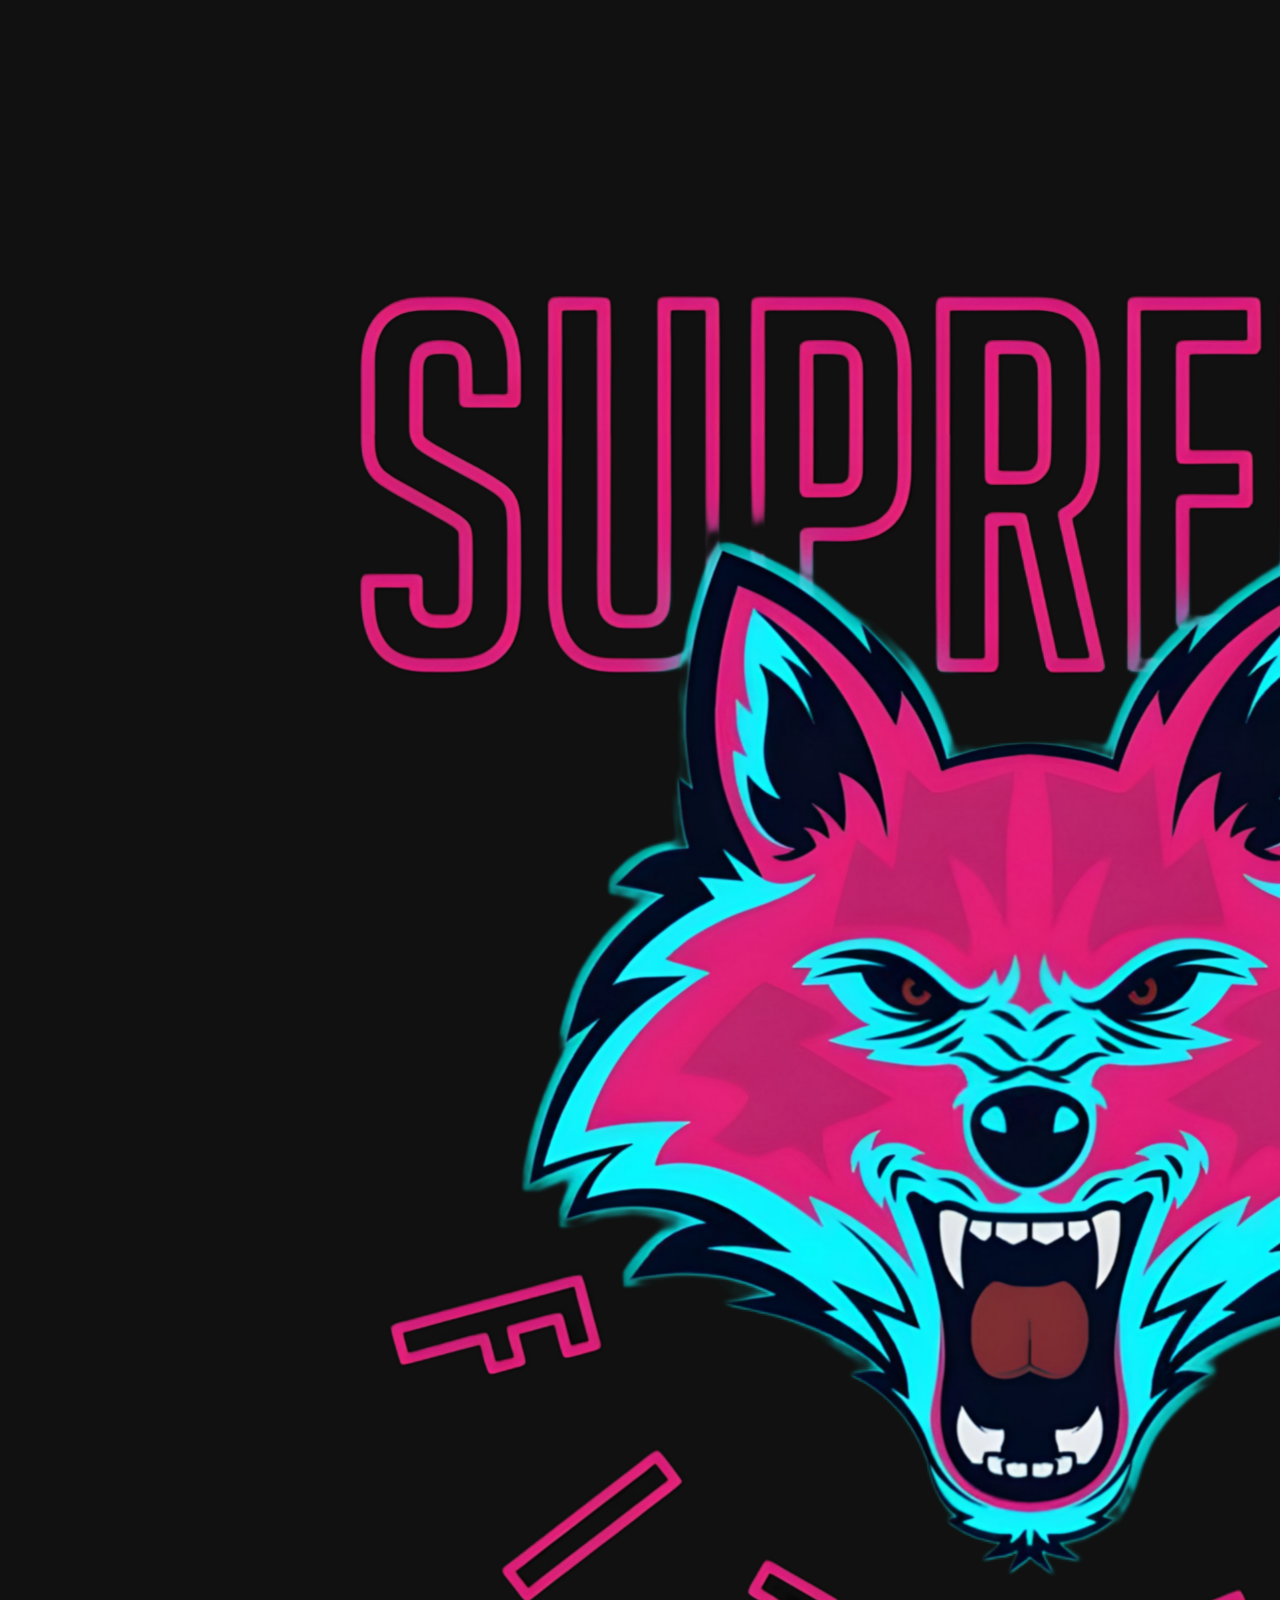
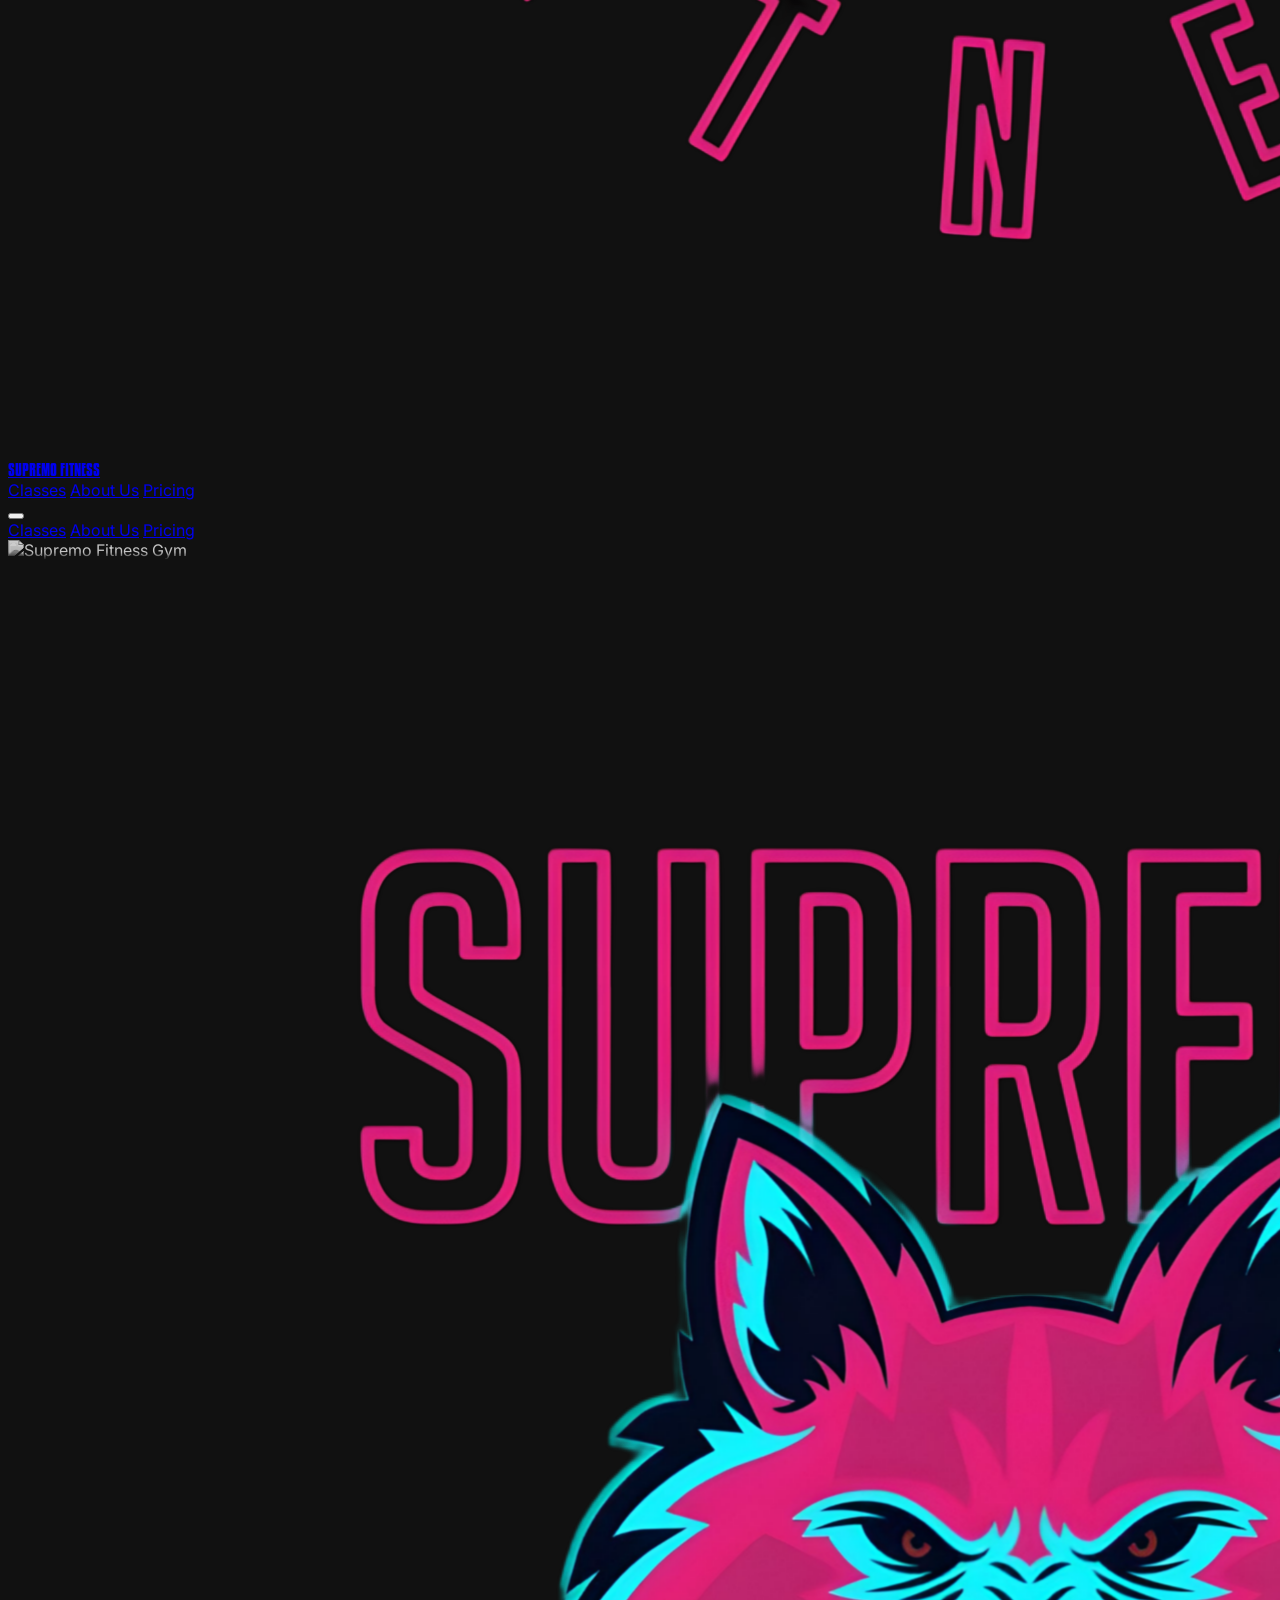
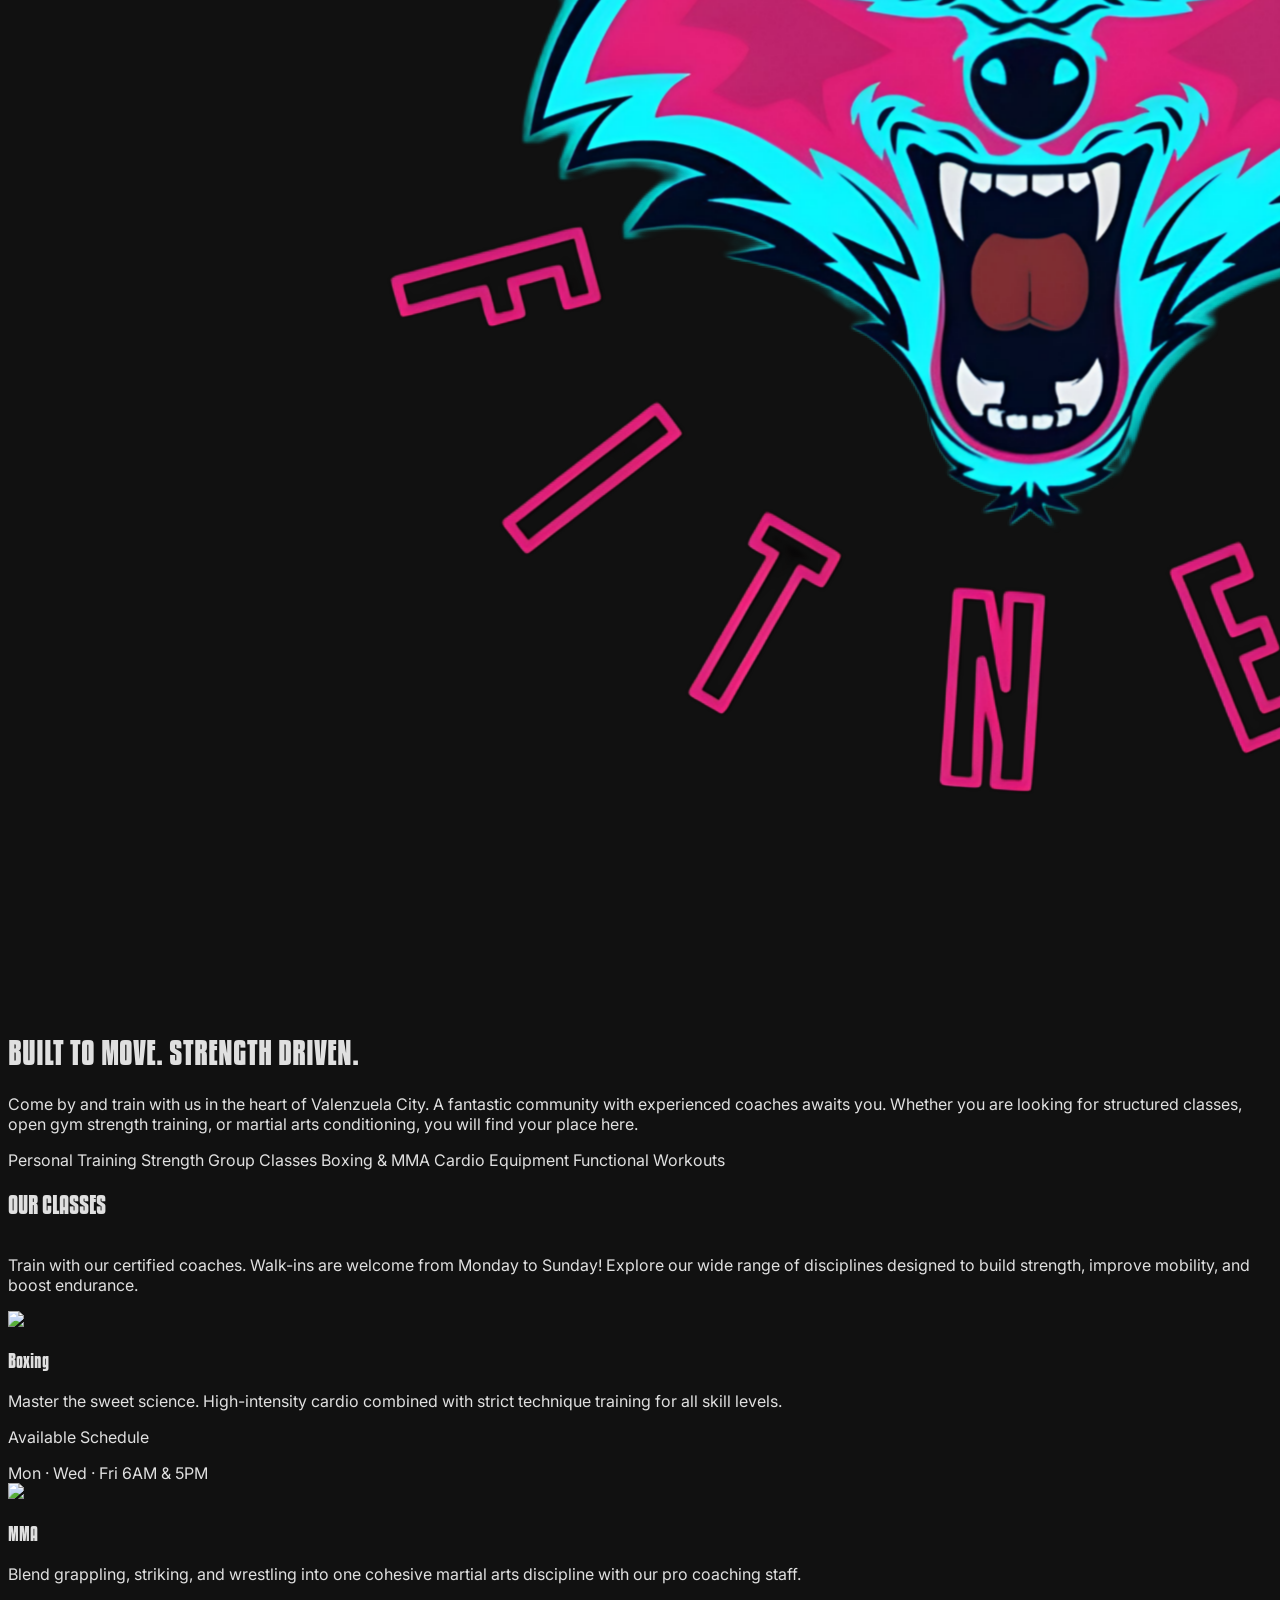
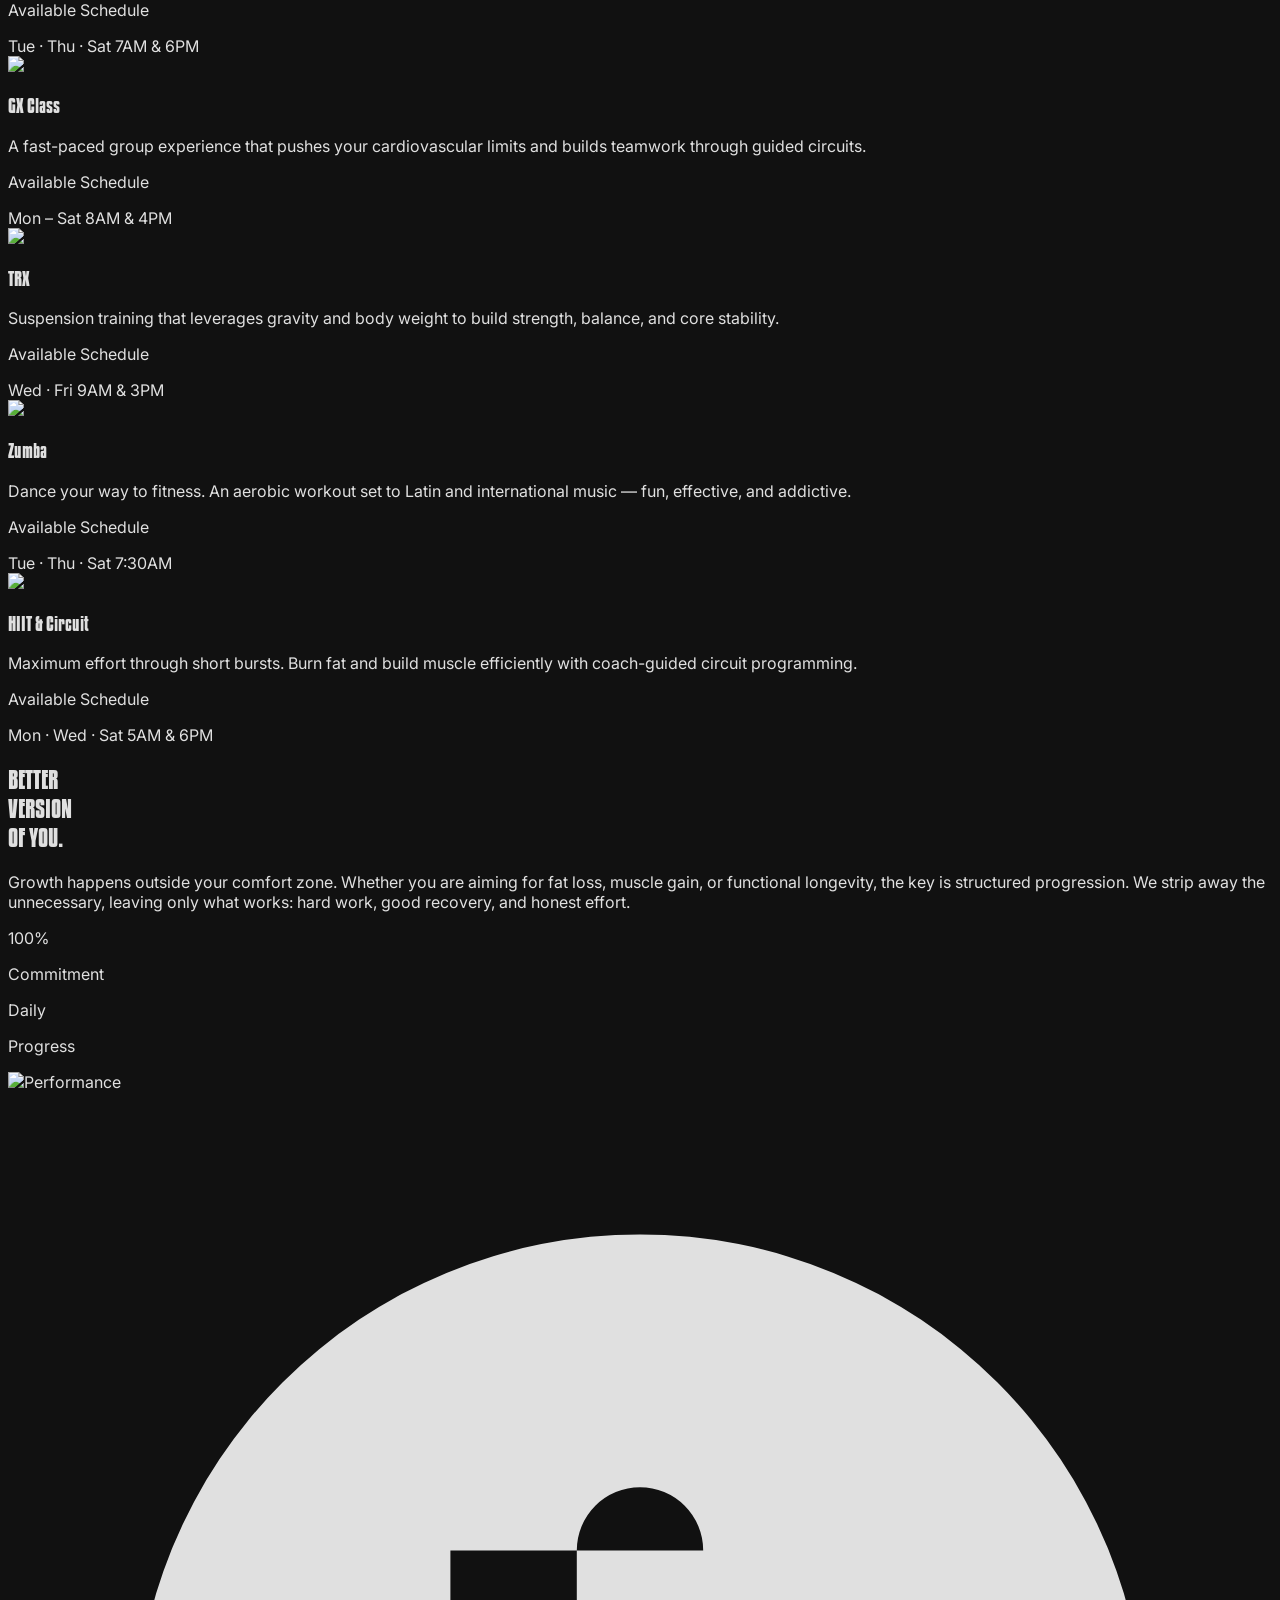
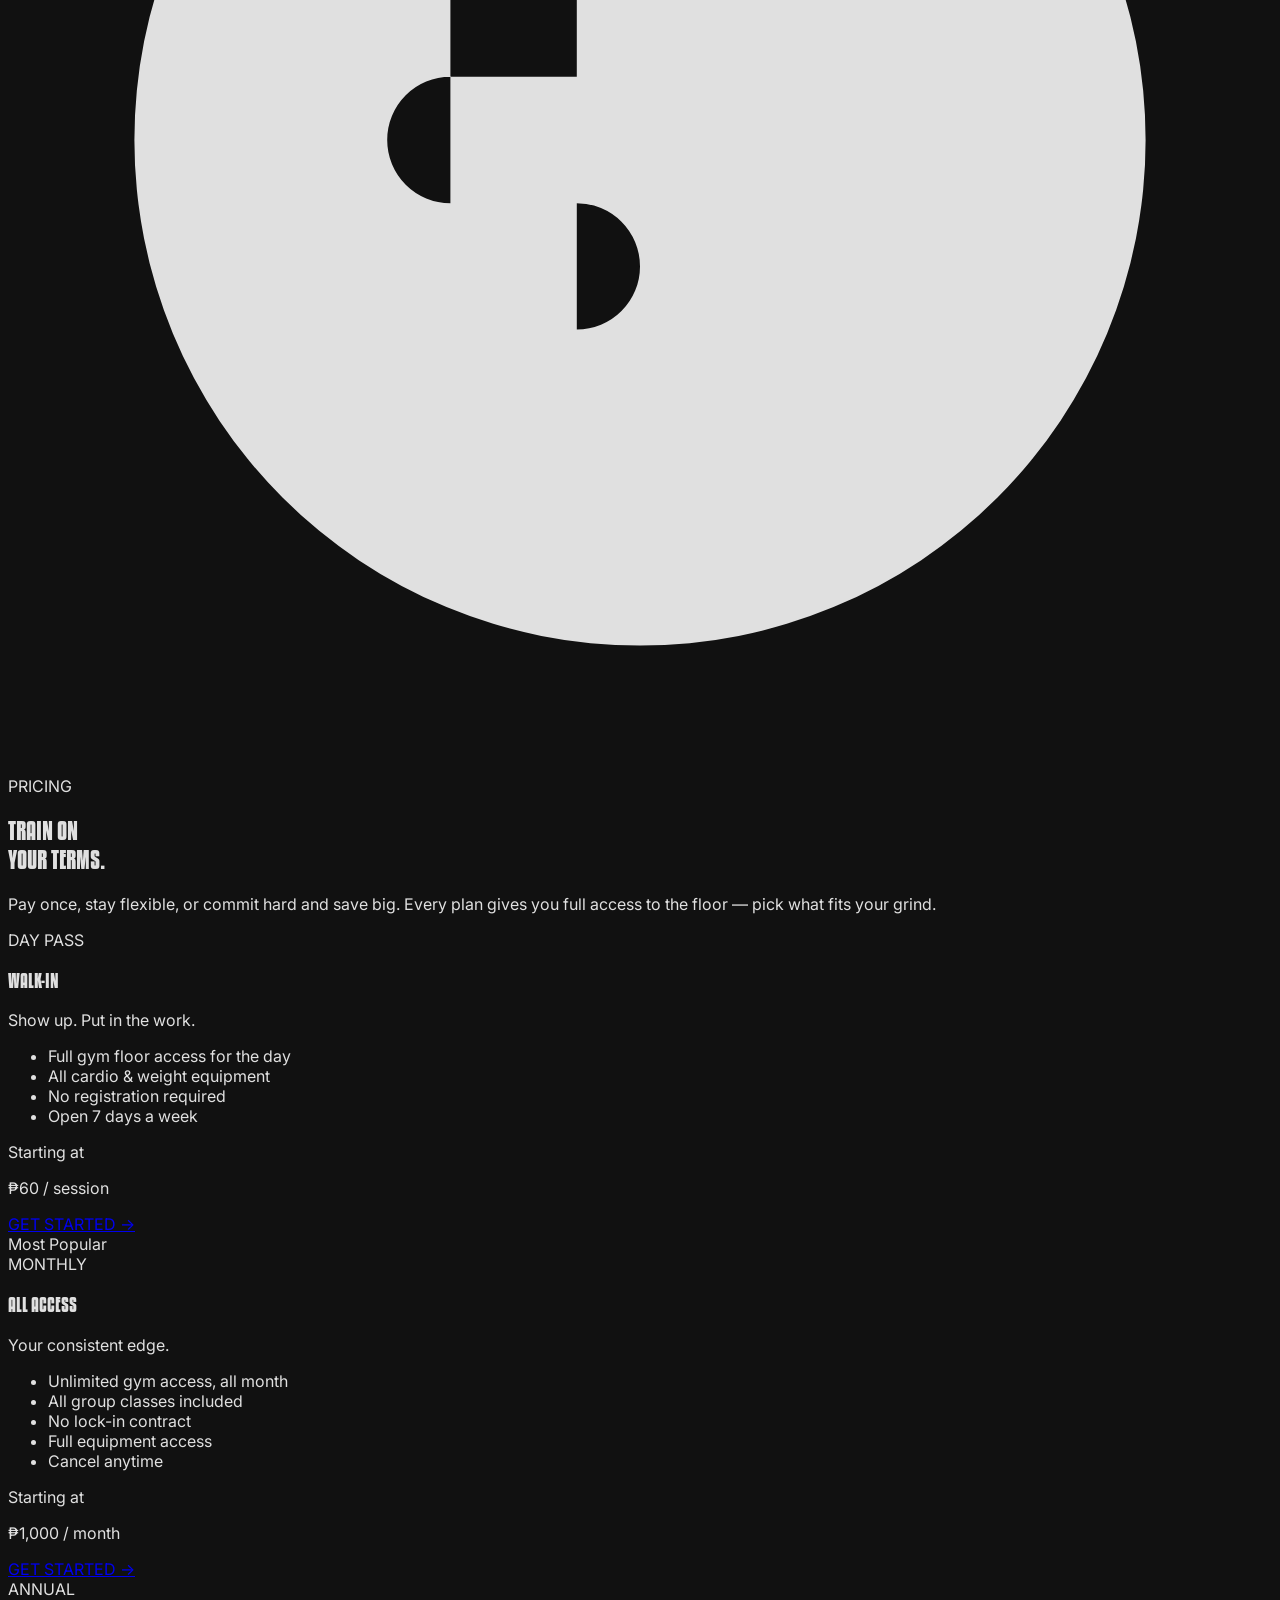
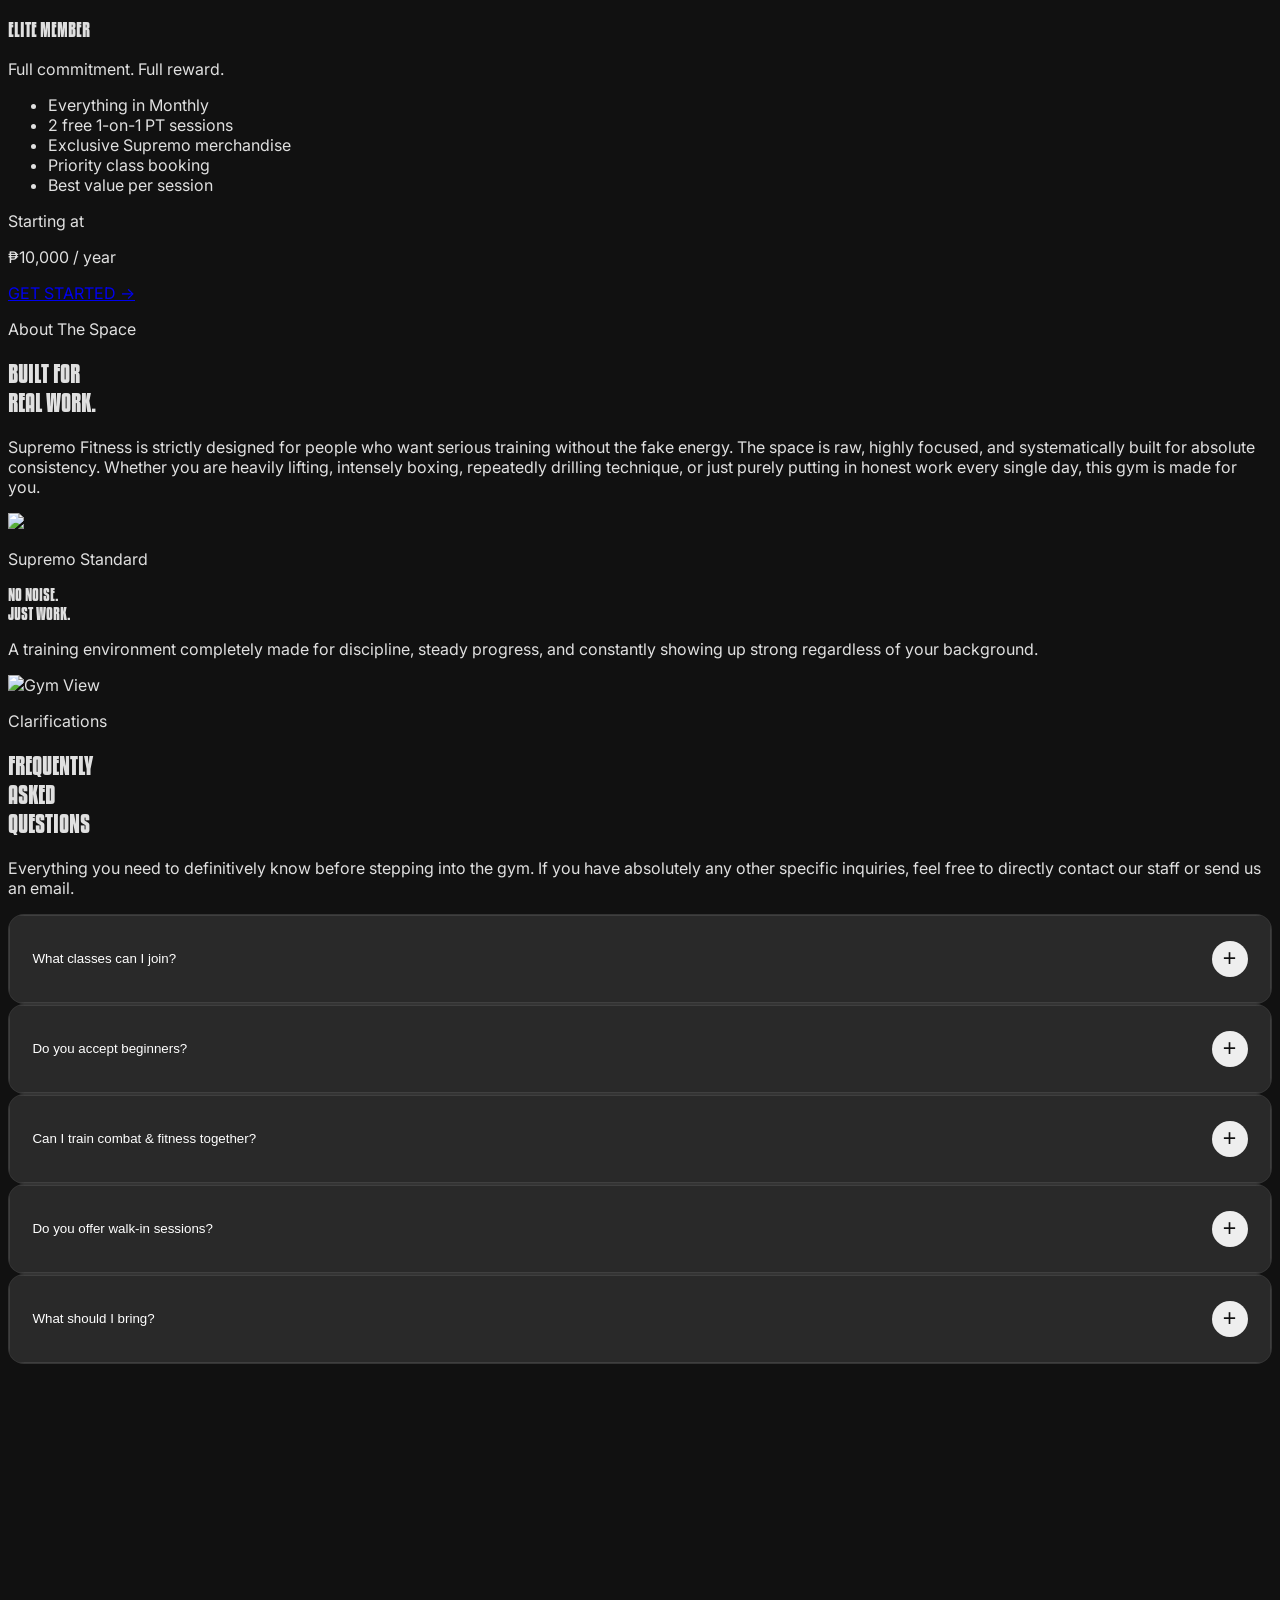
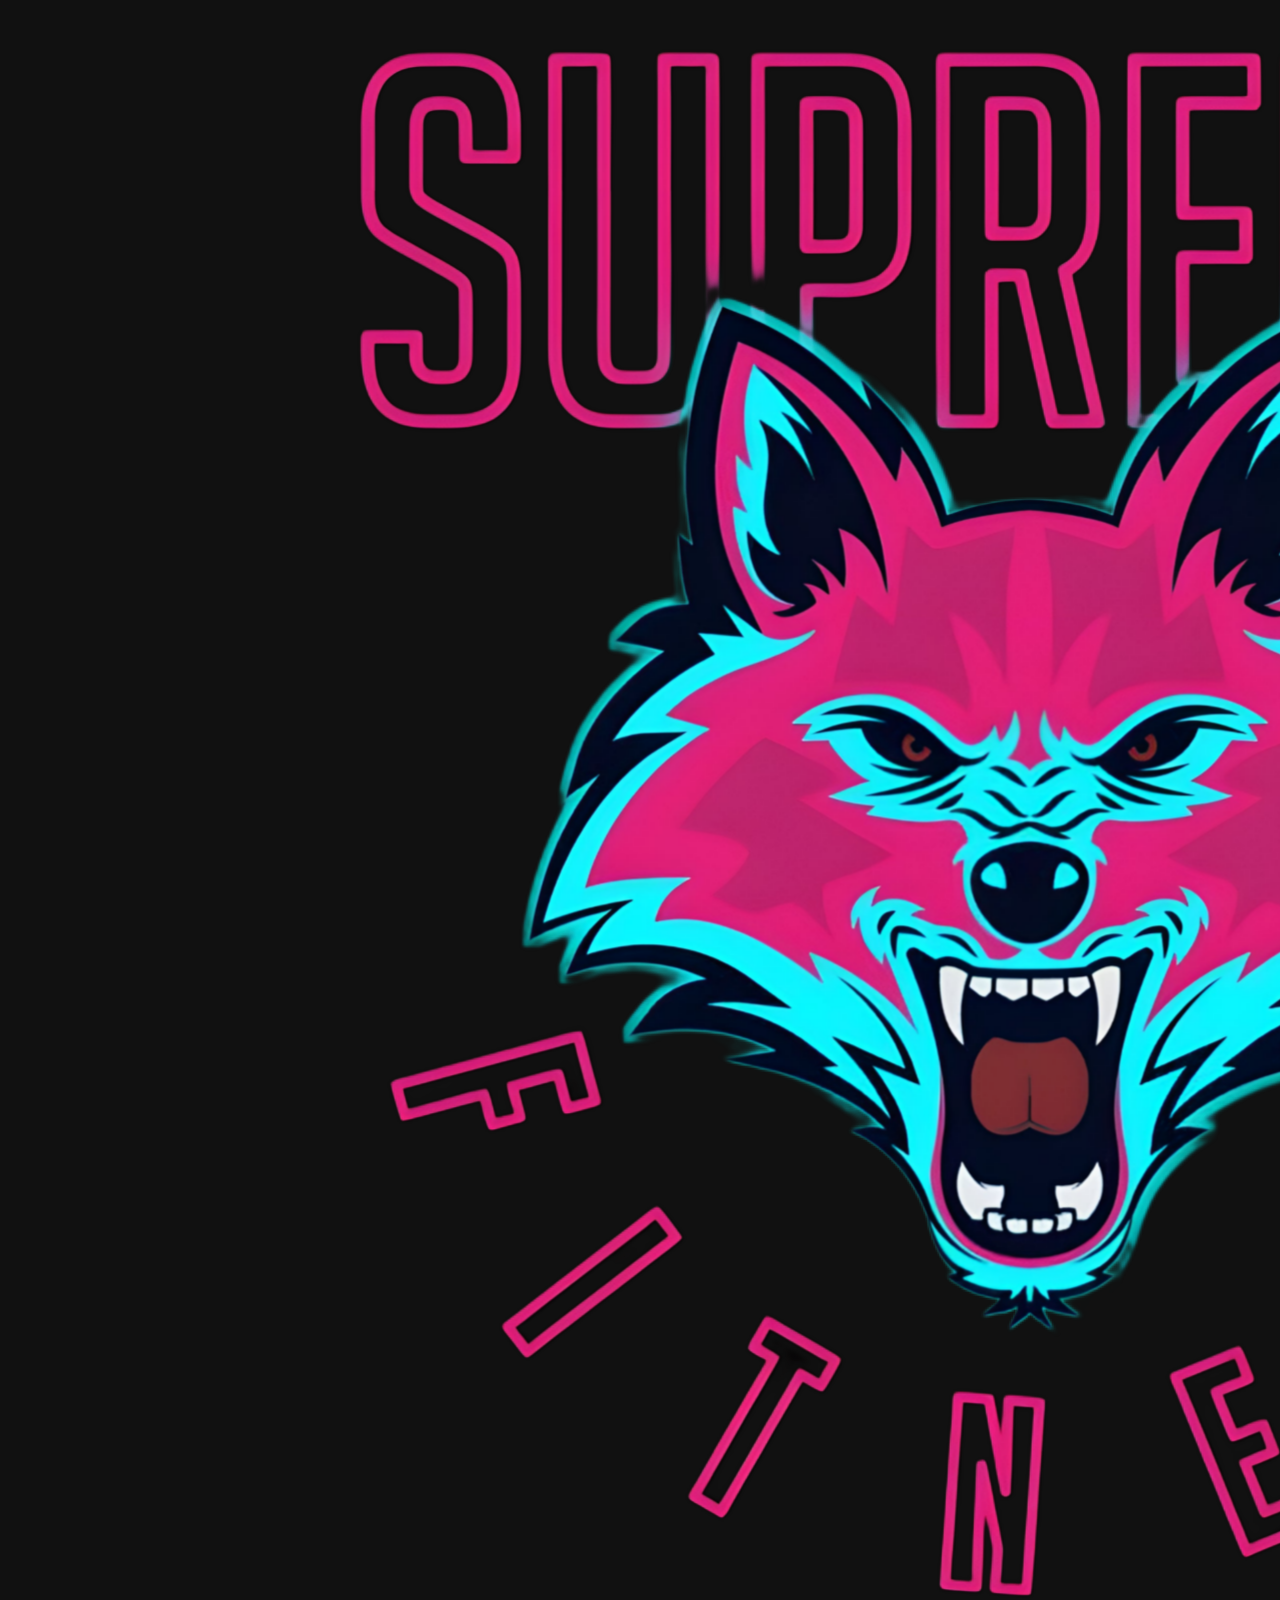
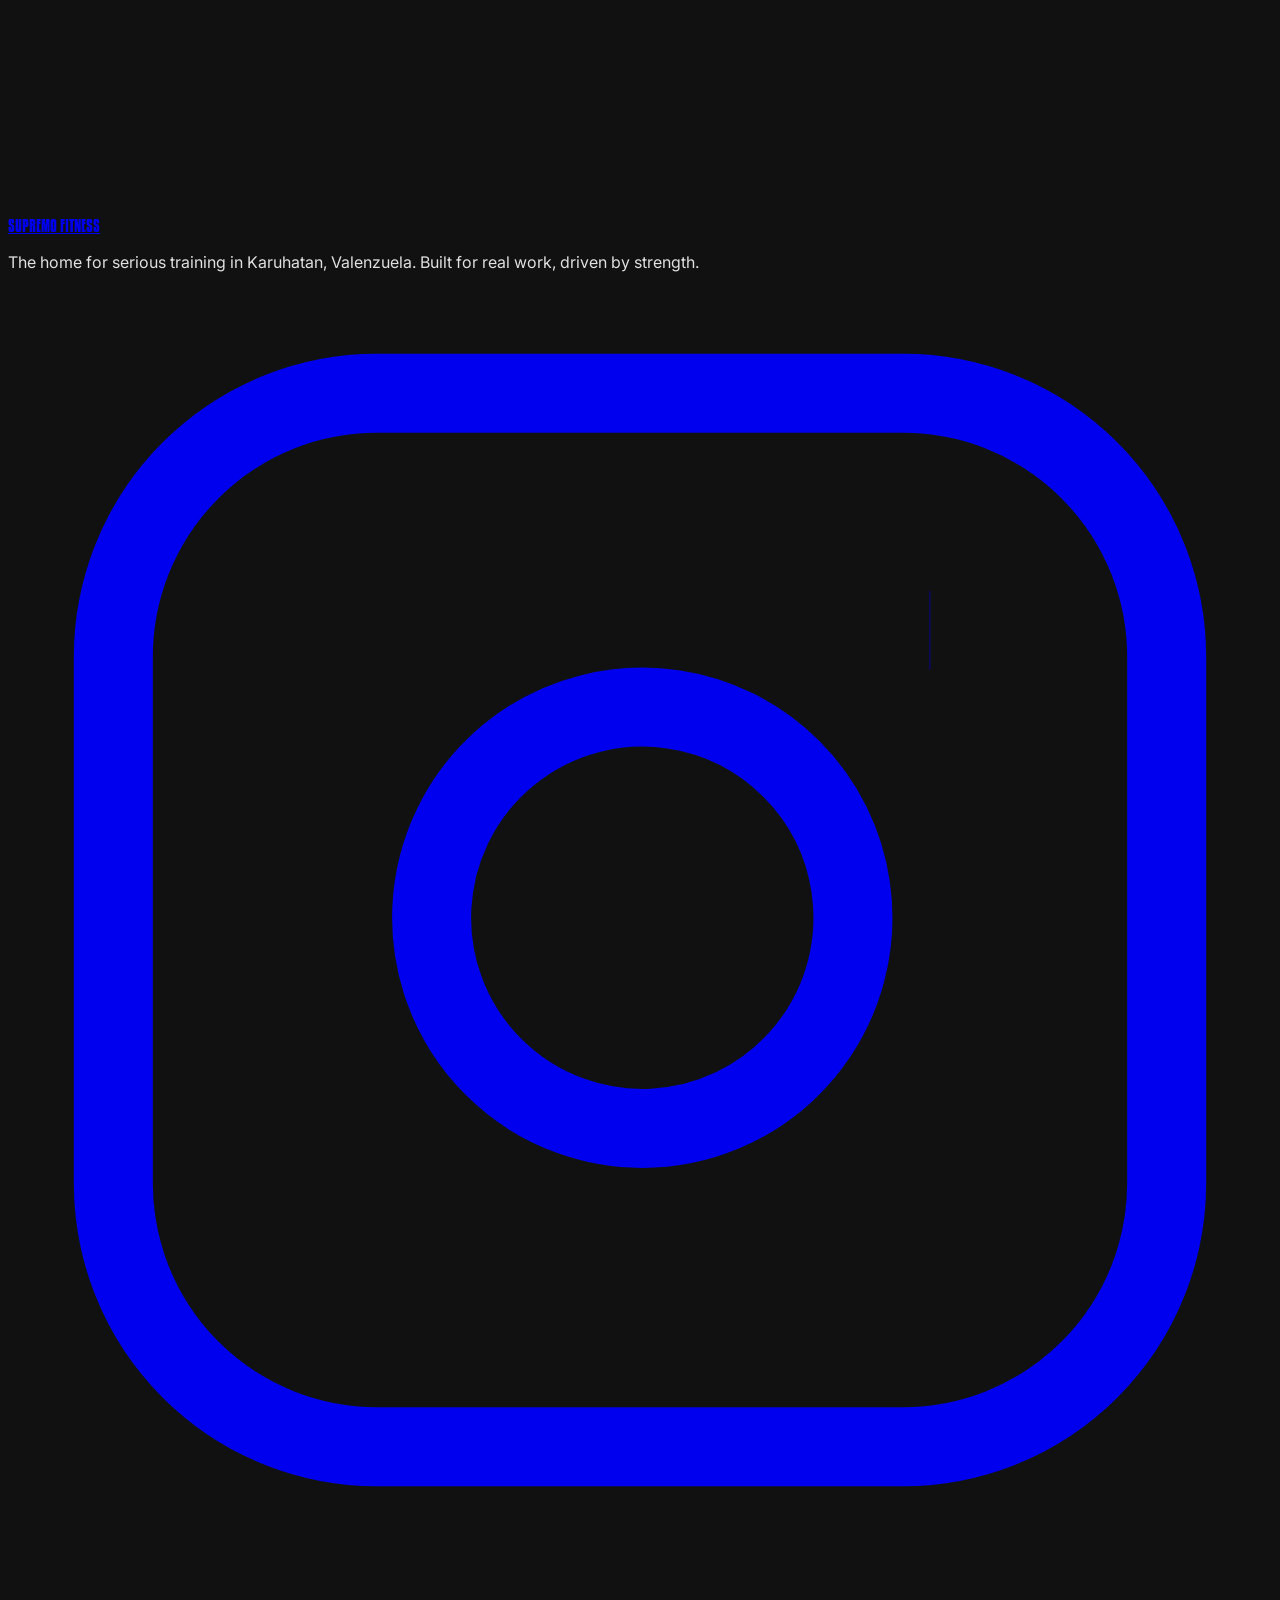
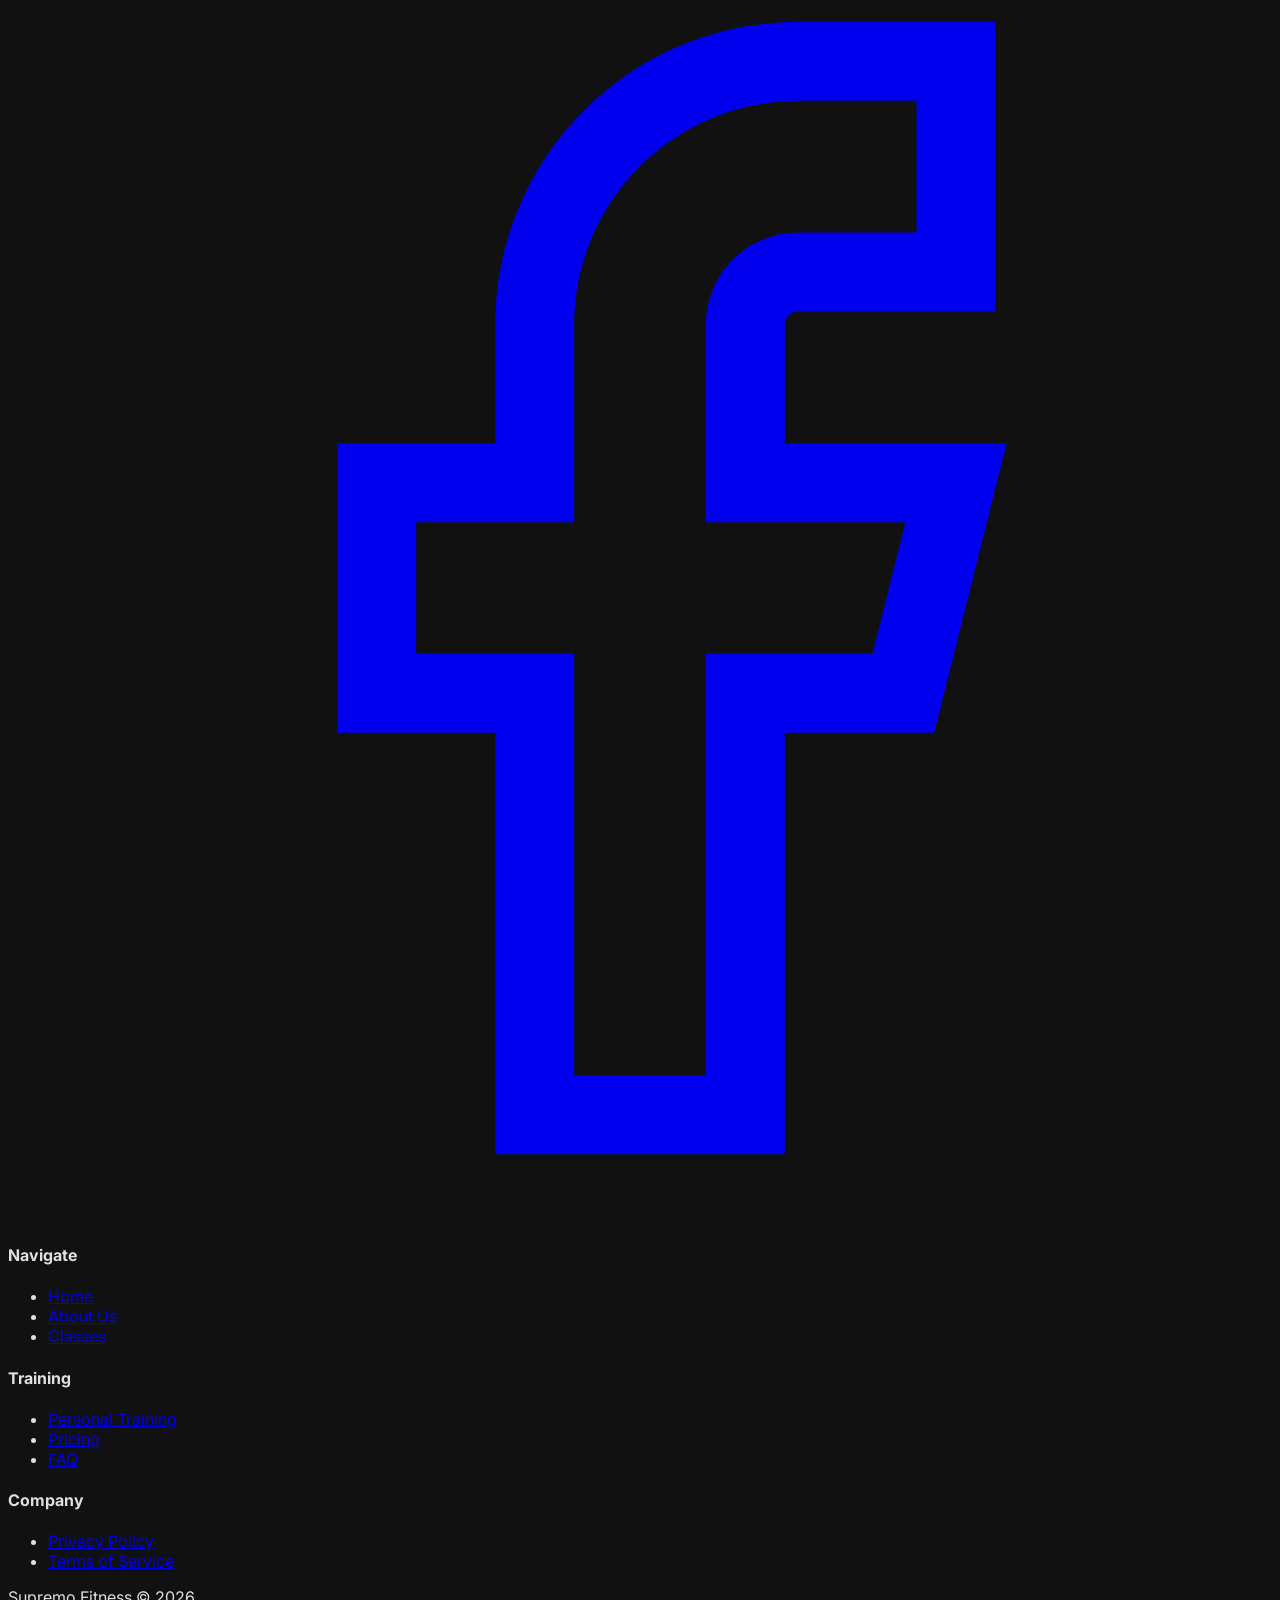
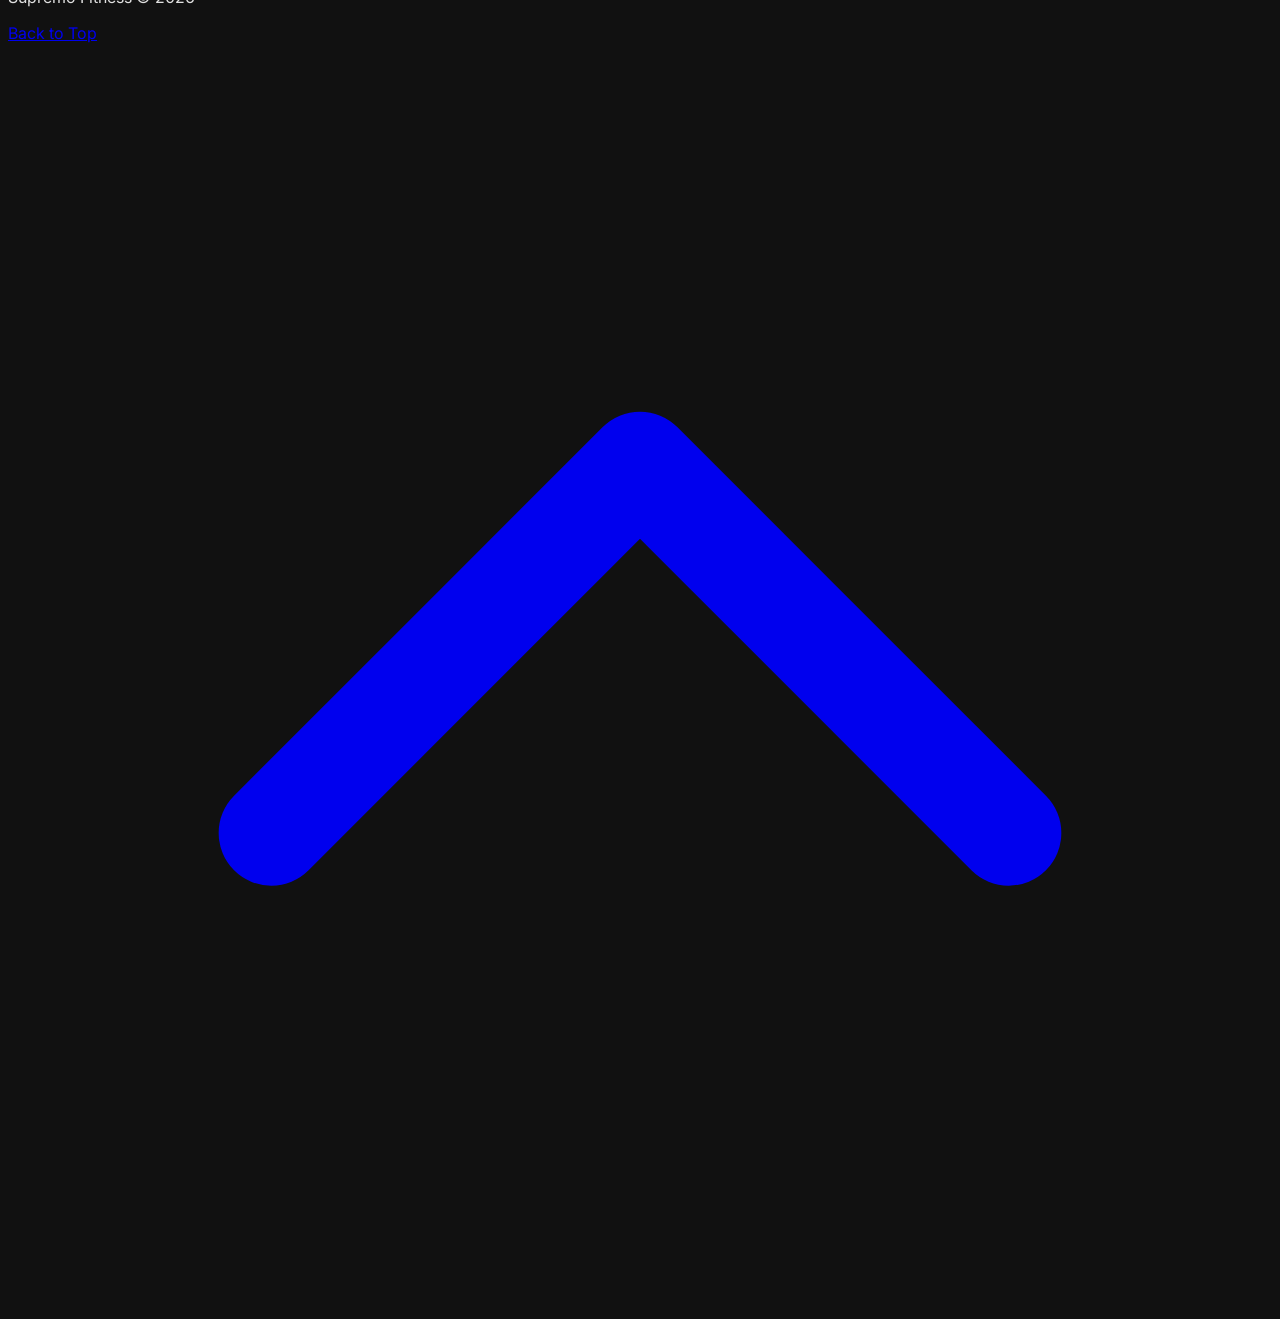
==== index.html @ c4a2ae85 "1st Layout" ====
<!doctype html>
<html lang="en">
  <head>
    <meta charset="UTF-8" />
    <meta name="viewport" content="width=device-width, initial-scale=1.0" />
    <title>Supremo Fitness</title>

    <script src="https://cdn.tailwindcss.com"></script>

    <link
      href="https://fonts.googleapis.com/css2?family=Inter:wght@300;400;500;600;700;900&display=swap"
      rel="stylesheet"
    />

    <link rel="stylesheet" href="style.css" />
    <script src="main.js" defer></script>
  </head>

  <body
    class="antialiased relative z-0 bg-transparent text-white overflow-x-hidden"
  >
    <div
      class="fixed inset-0 z-[-1] pointer-events-none overflow-hidden bg-[#111111]"
    >
      <div
        class="absolute top-[5%] left-[5%] w-[350px] md:w-[650px] h-[350px] md:h-[650px] bg-[#ff00a0] opacity-[0.06] rounded-full blur-[100px] md:blur-[140px] mix-blend-screen transform-gpu"
      ></div>
      <div
        class="absolute bottom-[5%] right-[5%] w-[350px] md:w-[650px] h-[350px] md:h-[650px] bg-[#00ffff] opacity-[0.06] rounded-full blur-[100px] md:blur-[140px] mix-blend-screen transform-gpu"
      ></div>
    </div>

    <header
      id="navbar"
      class="fixed top-0 left-0 w-full z-50 backdrop-blur-md text-white border-b border-white/10 transition-all duration-300 h-16 md:h-20"
    >
      <div class="w-full flex items-center justify-between h-full">
        <div
          class="flex-shrink-0 flex items-center h-full pl-6 md:pl-16 xl:pl-24"
        >
          <a
            href="index.html"
            class="flex items-center gap-3 text-white hover:text-gray-300 transition-colors z-50"
          >
            <img
              src="assets/Transparent logo.png"
              alt="Logo"
              class="w-8 md:w-10 h-auto object-contain"
            />
            <span
              class="font-kenyan text-2xl md:text-3xl tracking-widest uppercase whitespace-nowrap mt-1"
              >SUPREMO FITNESS</span
            >
          </a>
        </div>

       <nav 
        class="hidden lg:flex flex-1 justify-end items-center h-full space-x-12 pr-6 md:pr-16 xl:pr-24">
        <a
          href="index.html#classes"
          class="font-sans text-[15px] font-bold tracking-[0.1em] uppercase text-white hover:text-gray-300 transition-colors"
          >Classes</a
        >
        <a
          href="about.html"
          class="font-sans text-[15px] font-bold tracking-[0.1em] uppercase text-white hover:text-gray-300 transition-colors"
          >About Us</a
        >
        <a
          href="index.html#pricing"
          class="font-sans text-[15px] font-bold tracking-[0.1em] uppercase text-white hover:text-gray-300 transition-colors"
          >Pricing</a
        >
      </nav>

        <div class="flex lg:hidden items-center h-full pr-6 md:pr-16">
          <button
            id="nav-toggle"
            type="button"
            class="flex flex-col justify-center items-center w-8 h-8 space-y-1.5 focus:outline-none"
          >
            <span
              class="block w-6 h-[2px] bg-white transition-transform duration-300 origin-center"
            ></span>
            <span
              class="block w-6 h-[2px] bg-white transition-opacity duration-300"
            ></span>
            <span
              class="block w-6 h-[2px] bg-white transition-transform duration-300 origin-center"
            ></span>
          </button>
        </div>
      </div>

      <div
        id="nav-panel"
        class="absolute top-full left-0 w-full bg-black/95 backdrop-blur-md border-b border-white/10 hidden flex-col py-6 px-6 gap-6 shadow-xl rounded-none"
      >
        <a
          href="#classes"
          class="font-sans text-sm font-bold tracking-[0.1em] uppercase text-white hover:text-gray-300 block w-full text-center transition-colors"
          >Classes</a
        >
        <a
          href="about.html"
          class="font-sans text-sm font-bold tracking-[0.1em] uppercase text-white hover:text-gray-300 block w-full text-center transition-colors"
          >About Us</a
        >
        <a
          href="#pricing"
          class="font-sans text-sm font-bold tracking-[0.1em] uppercase text-white hover:text-gray-300 block w-full text-center transition-colors"
          >Pricing</a
        >
      </div>
    </header>

    <main class="relative h-screen w-full overflow-hidden flex items-center z-20">
      <div
        class="absolute inset-0 z-0"
        style="
          -webkit-mask-image: linear-gradient(
            to bottom,
            rgba(0, 0, 0, 1) 60%,
            rgba(0, 0, 0, 0) 100%
          );
          mask-image: linear-gradient(
            to bottom,
            rgba(0, 0, 0, 1) 60%,
            rgba(0, 0, 0, 0) 100%
          );
        "
      >
        <img
          src="https://images.unsplash.com/photo-1758778932701-76ef06971b93?q=80&w=1931&auto=format&fit=crop&ixlib=rb-4.1.0&ixid=M3wxMjA3fDB8MHxwaG90by1wYWdlfHx8fGVufDB8fHx8fA%3D%3D"
          alt="Supremo Fitness Gym"
          class="w-full h-full hero-grayscale object-cover opacity-[0.35]"
        />
      </div>

      <div
        class="w-full px-8 md:px-16 xl:px-24 z-20 mt-24 md:mt-0 text-white relative"
      >
        <div class="w-full lg:w-3/4 xl:w-2/3">
          <img
            src="assets/Transparent logo.png"
            alt="Supremo Fitness logo"
            class="w-32 md:w-40 lg:w-52 h-auto mb-6 md:mb-8 drop-shadow-2xl"
          />

          <h1
            class="font-kenyan text-7xl md:text-[9rem] lg:text-[10rem] leading-[0.85] tracking-normal mb-8 drop-shadow-[0_4px_12px_rgba(0,0,0,0.8)]"
          >
            <span class="block overflow-hidden"
              ><span class="block hero-line text-white">BUILT TO MOVE.</span></span
            >
            <span class="block overflow-hidden"
              ><span class="block hero-line text-white"
                >STRENGTH DRIVEN.</span
              ></span
            >
          </h1>

          <p
            class="w-full lg:max-w-2xl text-left text-gray-200 text-base md:text-xl leading-relaxed mb-10 font-sans drop-shadow-[0_2px_4px_rgba(0,0,0,0.8)] font-medium"
          >
            Come by and train with us in the heart of Valenzuela City. A
            fantastic community with experienced coaches awaits you. Whether you
            are looking for structured classes, open gym strength training, or
            martial arts conditioning, you will find your place here.
          </p>

          <div class="flex flex-wrap gap-3 md:gap-4 relative z-20">
            <span
              class="border border-white/40 bg-white/5 backdrop-blur-md text-white px-5 py-2 md:py-2.5 rounded-none text-xs md:text-sm font-medium font-sans hover:bg-white hover:text-black transition-colors cursor-default"
              >Personal Training</span
            >
            <span
              class="border border-white/40 bg-white/5 backdrop-blur-md text-white px-5 py-2 md:py-2.5 rounded-none text-xs md:text-sm font-medium font-sans hover:bg-white hover:text-black transition-colors cursor-default"
              >Strength</span
            >
            <span
              class="border border-white/40 bg-white/5 backdrop-blur-md text-white px-5 py-2 md:py-2.5 rounded-none text-xs md:text-sm font-medium font-sans hover:bg-white hover:text-black transition-colors cursor-default"
              >Group Classes</span
            >
            <span
              class="border border-white/40 bg-white/5 backdrop-blur-md text-white px-5 py-2 md:py-2.5 rounded-none text-xs md:text-sm font-medium font-sans hover:bg-white hover:text-black transition-colors cursor-default"
              >Boxing & MMA</span
            >
            <span
              class="border border-white/40 bg-white/5 backdrop-blur-md text-white px-5 py-2 md:py-2.5 rounded-none text-xs md:text-sm font-medium font-sans hover:bg-white hover:text-black transition-colors cursor-default"
              >Cardio Equipment</span
            >
            <span
              class="border border-white/40 bg-white/5 backdrop-blur-md text-white px-5 py-2 md:py-2.5 rounded-none text-xs md:text-sm font-medium font-sans hover:bg-white hover:text-black transition-colors cursor-default"
              >Functional Workouts</span
            >
          </div>
        </div>
      </div>
    </main>

    <section
      id="classes"
      class="py-24 md:py-32 w-full relative z-10 border-t border-transparent bg-transparent"
    >
      <div class="w-full px-8 md:px-16 xl:px-24 relative z-10">
        <div
          class="text-left mb-16 flex flex-col md:flex-row justify-between items-end border-b border-white/10 pb-8 gap-8"
        >
          <div class="section-title-wrap">
            <h2
              class="font-kenyan text-6xl md:text-8xl text-white drop-shadow-lg leading-none tracking-wider"
            >
              OUR CLASSES
            </h2>
          </div>
          <p
            class="md:w-1/2 xl:w-1/3 text-left text-gray-300 text-sm md:text-lg leading-relaxed font-sans font-medium drop-shadow-md"
          >
            Train with our certified coaches. Walk-ins are welcome from Monday
            to Sunday! Explore our wide range of disciplines designed to build
            strength, improve mobility, and boost endurance.
          </p>
        </div>

        <div
          class="grid grid-cols-1 sm:grid-cols-2 lg:grid-cols-3 gap-px bg-white/10 border border-white/10 w-full"
        >
          <!-- Boxing -->
          <div
            class="group bg-[#111111] hover:bg-[#161616] transition-colors duration-300 flex flex-col"
          >
            <div class="p-3 md:p-4">
              <div
                class="relative w-full aspect-[4/3] overflow-hidden border border-white/10"
              >
                <img
                  src="https://images.unsplash.com/photo-1509563268479-0f004cf3f58b?q=80&w=1000&auto=format&fit=crop"
                  class="w-full h-full object-cover grayscale opacity-75 group-hover:scale-105 group-hover:opacity-90 transition-all duration-700"
                />
                <div
                  class="absolute inset-0 bg-red-600 mix-blend-color opacity-0 group-hover:opacity-100 transition-opacity duration-500"
                ></div>
              </div>
            </div>
            <div
              class="px-4 pb-6 md:px-5 md:pb-7 flex flex-col flex-grow border-t border-white/10"
            >
              <h3
                class="font-kenyan text-4xl md:text-5xl uppercase tracking-wider text-white leading-none pt-4 mb-3"
              >
                Boxing
              </h3>
              <p class="text-gray-400 text-sm leading-relaxed flex-grow mb-6">
                Master the sweet science. High-intensity cardio combined with
                strict technique training for all skill levels.
              </p>
              <div>
                <p class="text-xs text-gray-500 uppercase tracking-[0.2em] mb-3">
                  Available Schedule
                </p>
                <div class="flex flex-wrap gap-3">
                  <span class="text-sm font-medium border border-white/20 bg-white/5 px-3 py-1.5 text-gray-200">Mon · Wed · Fri</span>
                  <span class="text-sm font-medium border border-white/20 bg-white/5 px-3 py-1.5 text-gray-200">6AM & 5PM</span>
                </div>
              </div>
            </div>
          </div>

          <!-- MMA -->
          <div
            class="group bg-[#111111] hover:bg-[#161616] transition-colors duration-300 flex flex-col"
          >
            <div class="p-3 md:p-4">
              <div
                class="relative w-full aspect-[4/3] overflow-hidden border border-white/10"
              >
                <img
                  src="https://images.unsplash.com/photo-1583454110551-21f2fa2afe61?q=80&w=1000&auto=format&fit=crop"
                  class="w-full h-full object-cover grayscale opacity-75 group-hover:scale-105 group-hover:opacity-90 transition-all duration-700"
                />
                <div
                  class="absolute inset-0 bg-blue-600 mix-blend-color opacity-0 group-hover:opacity-100 transition-opacity duration-500"
                ></div>
              </div>
            </div>
            <div
              class="px-4 pb-6 md:px-5 md:pb-7 flex flex-col flex-grow border-t border-white/10"
            >
              <h3
                class="font-kenyan text-4xl md:text-5xl uppercase tracking-wider text-white leading-none pt-4 mb-3"
              >
                MMA
              </h3>
              <p class="text-gray-400 text-sm leading-relaxed flex-grow mb-6">
                Blend grappling, striking, and wrestling into one cohesive
                martial arts discipline with our pro coaching staff.
              </p>
              <div>
                <p class="text-xs text-gray-500 uppercase tracking-[0.2em] mb-3">
                  Available Schedule
                </p>
                <div class="flex flex-wrap gap-3">
                  <span class="text-sm font-medium border border-white/20 bg-white/5 px-3 py-1.5 text-gray-200">Tue · Thu · Sat</span>
                  <span class="text-sm font-medium border border-white/20 bg-white/5 px-3 py-1.5 text-gray-200">7AM & 6PM</span>
                </div>
              </div>
            </div>
          </div>

          <!-- GX Class -->
          <div
            class="group bg-[#111111] hover:bg-[#161616] transition-colors duration-300 flex flex-col"
          >
            <div class="p-3 md:p-4">
              <div
                class="relative w-full aspect-[4/3] overflow-hidden border border-white/10"
              >
                <img
                  src="https://images.unsplash.com/photo-1534438327276-14e5300c3a48?q=80&w=1000&auto=format&fit=crop"
                  class="w-full h-full object-cover grayscale opacity-75 group-hover:scale-105 group-hover:opacity-90 transition-all duration-700"
                />
                <div
                  class="absolute inset-0 bg-[#ff00a0] mix-blend-color opacity-0 group-hover:opacity-100 transition-opacity duration-500"
                ></div>
              </div>
            </div>
            <div
              class="px-4 pb-6 md:px-5 md:pb-7 flex flex-col flex-grow border-t border-white/10"
            >
              <h3
                class="font-kenyan text-4xl md:text-5xl uppercase tracking-wider text-white leading-none pt-4 mb-3"
              >
                GX Class
              </h3>
              <p class="text-gray-400 text-sm leading-relaxed flex-grow mb-6">
                A fast-paced group experience that pushes your cardiovascular
                limits and builds teamwork through guided circuits.
              </p>
              <div>
                <p class="text-xs text-gray-500 uppercase tracking-[0.2em] mb-3">
                  Available Schedule
                </p>
                <div class="flex flex-wrap gap-3">
                  <span class="text-sm font-medium border border-white/20 bg-white/5 px-3 py-1.5 text-gray-200">Mon – Sat</span>
                  <span class="text-sm font-medium border border-white/20 bg-white/5 px-3 py-1.5 text-gray-200">8AM & 4PM</span>
                </div>
              </div>
            </div>
          </div>

          <!-- TRX -->
          <div
            class="group bg-[#111111] hover:bg-[#161616] transition-colors duration-300 flex flex-col"
          >
            <div class="p-3 md:p-4">
              <div
                class="relative w-full aspect-[4/3] overflow-hidden border border-white/10"
              >
                <img
                  src="https://images.unsplash.com/photo-1581009146145-b5ef050c2e1e?q=80&w=1000&auto=format&fit=crop"
                  class="w-full h-full object-cover grayscale opacity-75 group-hover:scale-105 group-hover:opacity-90 transition-all duration-700"
                />
                <div
                  class="absolute inset-0 bg-yellow-400 mix-blend-color opacity-0 group-hover:opacity-100 transition-opacity duration-500"
                ></div>
              </div>
            </div>
            <div
              class="px-4 pb-6 md:px-5 md:pb-7 flex flex-col flex-grow border-t border-white/10"
            >
              <h3
                class="font-kenyan text-4xl md:text-5xl uppercase tracking-wider text-white leading-none pt-4 mb-3"
              >
                TRX
              </h3>
              <p class="text-gray-400 text-sm leading-relaxed flex-grow mb-6">
                Suspension training that leverages gravity and body weight to
                build strength, balance, and core stability.
              </p>
              <div>
                <p class="text-xs text-gray-500 uppercase tracking-[0.2em] mb-3">
                  Available Schedule
                </p>
                <div class="flex flex-wrap gap-3">
                  <span class="text-sm font-medium border border-white/20 bg-white/5 px-3 py-1.5 text-gray-200">Wed · Fri</span>
                  <span class="text-sm font-medium border border-white/20 bg-white/5 px-3 py-1.5 text-gray-200">9AM & 3PM</span>
                </div>
              </div>
            </div>
          </div>

          <!-- Zumba -->
          <div
            class="group bg-[#111111] hover:bg-[#161616] transition-colors duration-300 flex flex-col"
          >
            <div class="p-3 md:p-4">
              <div
                class="relative w-full aspect-[4/3] overflow-hidden border border-white/10"
              >
                <img
                  src="https://images.unsplash.com/photo-1518611012118-696072aa579a?q=80&w=1000&auto=format&fit=crop"
                  class="w-full h-full object-cover grayscale opacity-75 group-hover:scale-105 group-hover:opacity-90 transition-all duration-700"
                />
                <div
                  class="absolute inset-0 bg-purple-500 mix-blend-color opacity-0 group-hover:opacity-100 transition-opacity duration-500"
                ></div>
              </div>
            </div>
            <div
              class="px-4 pb-6 md:px-5 md:pb-7 flex flex-col flex-grow border-t border-white/10"
            >
              <h3
                class="font-kenyan text-4xl md:text-5xl uppercase tracking-wider text-white leading-none pt-4 mb-3"
              >
                Zumba
              </h3>
              <p class="text-gray-400 text-sm leading-relaxed flex-grow mb-6">
                Dance your way to fitness. An aerobic workout set to Latin and
                international music — fun, effective, and addictive.
              </p>
              <div>
                <p class="text-xs text-gray-500 uppercase tracking-[0.2em] mb-3">
                  Available Schedule
                </p>
                <div class="flex flex-wrap gap-3">
                  <span class="text-sm font-medium border border-white/20 bg-white/5 px-3 py-1.5 text-gray-200">Tue · Thu · Sat</span>
                  <span class="text-sm font-medium border border-white/20 bg-white/5 px-3 py-1.5 text-gray-200">7:30AM</span>
                </div>
              </div>
            </div>
          </div>

          <!-- HIIT -->
          <div
            class="group bg-[#111111] hover:bg-[#161616] transition-colors duration-300 flex flex-col"
          >
            <div class="p-3 md:p-4">
              <div
                class="relative w-full aspect-[4/3] overflow-hidden border border-white/10"
              >
                <img
                  src="https://images.unsplash.com/photo-1517836357463-d25dfeac3438?q=80&w=1000&auto=format&fit=crop"
                  class="w-full h-full object-cover grayscale opacity-75 group-hover:scale-105 group-hover:opacity-90 transition-all duration-700"
                />
                <div
                  class="absolute inset-0 bg-orange-500 mix-blend-color opacity-0 group-hover:opacity-100 transition-opacity duration-500"
                ></div>
              </div>
            </div>
            <div
              class="px-4 pb-6 md:px-5 md:pb-7 flex flex-col flex-grow border-t border-white/10"
            >
              <h3
                class="font-kenyan text-4xl md:text-5xl uppercase tracking-wider text-white leading-none pt-4 mb-3"
              >
                HIIT & Circuit
              </h3>
              <p class="text-gray-400 text-sm leading-relaxed flex-grow mb-6">
                Maximum effort through short bursts. Burn fat and build muscle
                efficiently with coach-guided circuit programming.
              </p>
              <div>
                <p class="text-xs text-gray-500 uppercase tracking-[0.2em] mb-3">
                  Available Schedule
                </p>
                <div class="flex flex-wrap gap-3">
                  <span class="text-sm font-medium border border-white/20 bg-white/5 px-3 py-1.5 text-gray-200">Mon · Wed · Sat</span>
                  <span class="text-sm font-medium border border-white/20 bg-white/5 px-3 py-1.5 text-gray-200">5AM & 6PM</span>
                </div>
              </div>
            </div>
          </div>
        </div>
      </div>
    </section>

    <section
      class="py-24 md:py-32 w-full relative z-10 border-t border-white/10 bg-transparent"
    >
      <div class="w-full px-8 md:px-16 xl:px-24 relative z-10">
        <div class="flex flex-col lg:flex-row gap-10 lg:gap-0 items-center justify-between max-w-[1250px] mx-auto">
          
          <div class="lg:w-5/12 text-left pr-0 lg:pr-10 xl:pr-16 flex flex-col justify-center">
            <h2
              class="font-kenyan text-6xl md:text-8xl xl:text-[8rem] text-white leading-none uppercase tracking-wider mb-6 drop-shadow-md"
            >
              BETTER<br />VERSION<br />OF YOU.
            </h2>
            <p
              class="text-gray-300 text-sm md:text-lg leading-relaxed mb-10 max-w-[500px] font-medium"
            >
              Growth happens outside your comfort zone. Whether you are aiming
              for fat loss, muscle gain, or functional longevity, the key is
              structured progression. We strip away the unnecessary, leaving
              only what works: hard work, good recovery, and honest effort.
            </p>
            
            <div class="flex gap-8 md:gap-12 justify-start items-center">
              <div class="text-left">
                <p class="text-white font-bold text-3xl md:text-5xl">100%</p>
                <p class="text-gray-400 font-sans uppercase text-xs md:text-sm tracking-widest mt-2">
                  Commitment
                </p>
              </div>
              <div class="w-px h-16 bg-white/20"></div>
              <div class="text-left">
                <p class="text-white font-bold text-3xl md:text-5xl">Daily</p>
                <p class="text-gray-400 font-sans uppercase text-xs md:text-sm tracking-widest mt-2">
                  Progress
                </p>
              </div>
            </div>
          </div>

          <div
            class="lg:w-7/12 w-full h-[300px] md:h-[400px] lg:h-[450px] border border-white/10 p-2 md:p-3 bg-white/5 backdrop-blur-sm rounded-none shadow-2xl flex-shrink-0"
          >
            <img
              src="https://images.unsplash.com/photo-1549476464-37392f717541?q=80&w=1500&auto=format&fit=crop"
              class="w-full h-full object-cover grayscale opacity-90 shadow-inner"
              alt="Performance"
            />
          </div>
          
        </div>
      </div>
    </section>

    <!-- REDESIGNED PRICING SECTION -->
    <section
      id="pricing"
      class="py-24 md:py-36 w-full relative z-10 border-t border-white/10 bg-transparent"
    >
      <div
        class="w-full px-8 md:px-16 xl:px-24 max-w-[1800px] mx-auto relative z-10"
      >
        <div class="mb-16 md:mb-24">
          <p
            class="font-sans text-xs md:text-sm tracking-[0.25em] uppercase text-gray-400 mb-5 flex items-center gap-3"
          >
            <svg class="w-4 h-4" fill="currentColor" viewBox="0 0 20 20">
              <path
                fill-rule="evenodd"
                d="M10 18a8 8 0 100-16 8 8 0 000 16zm1-11a1 1 0 10-2 0v2H7a1 1 0 100 2h2v2a1 1 0 100-2h-2V7z"
                clip-rule="evenodd"
              ></path>
            </svg>
            PRICING
          </p>
          <h2
            class="font-kenyan text-6xl md:text-8xl lg:text-[9rem] uppercase tracking-wider leading-[0.85] text-white mb-6"
          >
            TRAIN ON<br /><span class="text-gray-400">YOUR TERMS.</span>
          </h2>
          <p
            class="text-gray-400 text-sm md:text-base max-w-xl leading-relaxed"
          >
            Pay once, stay flexible, or commit hard and save big. Every plan
            gives you full access to the floor — pick what fits your grind.
          </p>
        </div>

        <div class="grid grid-cols-1 lg:grid-cols-3 gap-6 md:gap-8 w-full items-center">
          
          <!-- Walk-in (Standard Outer Card) -->
          <div
            class="bg-[#0a0a0a] border border-white/10 p-8 md:p-10 xl:p-12 flex flex-col hover:bg-[#111] transition-colors duration-300 h-full"
          >
            <span
              class="self-start text-[10px] font-bold tracking-[0.2em] uppercase border border-white/20 text-gray-400 px-3 py-1 mb-6"
              >DAY PASS</span
            >
            <h3
              class="font-kenyan text-5xl md:text-6xl uppercase tracking-wider leading-none mb-2 text-white"
            >
              WALK-IN
            </h3>
            <p class="text-gray-500 text-sm mb-8">Show up. Put in the work.</p>

            <ul class="space-y-3 flex-grow mb-10">
              <li class="flex items-center gap-3">
                <span class="w-1.5 h-1.5 bg-gray-500 flex-shrink-0"></span>
                <span class="text-gray-300 text-sm">Full gym floor access for the day</span>
              </li>
              <li class="flex items-center gap-3">
                <span class="w-1.5 h-1.5 bg-gray-500 flex-shrink-0"></span>
                <span class="text-gray-300 text-sm">All cardio & weight equipment</span>
              </li>
              <li class="flex items-center gap-3">
                <span class="w-1.5 h-1.5 bg-gray-500 flex-shrink-0"></span>
                <span class="text-gray-300 text-sm">No registration required</span>
              </li>
              <li class="flex items-center gap-3">
                <span class="w-1.5 h-1.5 bg-gray-500 flex-shrink-0"></span>
                <span class="text-gray-300 text-sm">Open 7 days a week</span>
              </li>
            </ul>

            <div class="border-t border-white/10 pt-6 mb-6">
              <p
                class="text-[10px] text-gray-500 uppercase tracking-[0.2em] mb-1"
              >
                Starting at
              </p>
              <p class="font-sans font-bold text-5xl text-white">
                ₱60
                <span class="text-lg text-gray-400 font-normal">/ session</span>
              </p>
            </div>
            <a
              href="#"
              class="w-full text-center border border-white/20 text-white font-sans font-bold text-xs px-6 py-4 tracking-[0.2em] uppercase hover:bg-white hover:text-black transition-colors"
              >GET STARTED →</a
            >
          </div>

          <!-- Monthly — HIGHLIGHTED CENTER PANEL (Scale + Contrast) -->
          <div
            class="relative bg-[#111111] border border-white/40 p-8 md:p-10 xl:p-14 flex flex-col transform lg:scale-[1.05] shadow-[0_0_40px_rgba(255,255,255,0.05)] z-20 h-auto"
          >
            <!-- Badge -->
            <div class="absolute -top-3.5 left-1/2 -translate-x-1/2 bg-white text-black font-sans text-[10px] font-bold tracking-[0.2em] uppercase px-4 py-1.5">
              Most Popular
            </div>

            <!-- Inverted Tag -->
            <span
              class="self-start text-[10px] font-bold tracking-[0.2em] uppercase bg-white text-black px-3 py-1 mb-6"
              >MONTHLY</span
            >
            <h3
              class="font-kenyan text-5xl md:text-6xl uppercase tracking-wider leading-none mb-2 text-white"
            >
              ALL ACCESS
            </h3>
            <p class="text-gray-400 text-sm mb-8">Your consistent edge.</p>

            <ul class="space-y-3 flex-grow mb-10">
              <li class="flex items-center gap-3">
                <span class="w-1.5 h-1.5 bg-white flex-shrink-0"></span>
                <span class="text-gray-100 text-sm">Unlimited gym access, all month</span>
              </li>
              <li class="flex items-center gap-3">
                <span class="w-1.5 h-1.5 bg-white flex-shrink-0"></span>
                <span class="text-gray-100 text-sm">All group classes included</span>
              </li>
              <li class="flex items-center gap-3">
                <span class="w-1.5 h-1.5 bg-white flex-shrink-0"></span>
                <span class="text-gray-100 text-sm">No lock-in contract</span>
              </li>
              <li class="flex items-center gap-3">
                <span class="w-1.5 h-1.5 bg-white flex-shrink-0"></span>
                <span class="text-gray-100 text-sm">Full equipment access</span>
              </li>
              <li class="flex items-center gap-3">
                <span class="w-1.5 h-1.5 bg-white flex-shrink-0"></span>
                <span class="text-gray-100 text-sm">Cancel anytime</span>
              </li>
            </ul>

            <div class="border-t border-white/20 pt-6 mb-6">
              <p
                class="text-[10px] text-gray-400 uppercase tracking-[0.2em] mb-1"
              >
                Starting at
              </p>
              <p class="font-sans font-bold text-5xl text-white">
                ₱1,000
                <span class="text-lg text-gray-400 font-normal">/ month</span>
              </p>
            </div>
            <!-- Inverted Button -->
            <a
              href="#"
              class="w-full text-center bg-white text-black font-sans font-bold text-xs px-6 py-4 tracking-[0.2em] uppercase hover:bg-gray-200 transition-colors"
              >GET STARTED →</a
            >
          </div>

          <!-- Annual (Standard Outer Card) -->
          <div
            class="bg-[#0a0a0a] border border-white/10 p-8 md:p-10 xl:p-12 flex flex-col hover:bg-[#111] transition-colors duration-300 h-full"
          >
            <span
              class="self-start text-[10px] font-bold tracking-[0.2em] uppercase border border-white/20 text-gray-400 px-3 py-1 mb-6"
              >ANNUAL</span
            >
            <h3
              class="font-kenyan text-5xl md:text-6xl uppercase tracking-wider leading-none mb-2 text-white"
            >
              ELITE MEMBER
            </h3>
            <p class="text-gray-500 text-sm mb-8">
              Full commitment. Full reward.
            </p>

            <ul class="space-y-3 flex-grow mb-10">
              <li class="flex items-center gap-3">
                <span class="w-1.5 h-1.5 bg-gray-500 flex-shrink-0"></span>
                <span class="text-gray-300 text-sm">Everything in Monthly</span>
              </li>
              <li class="flex items-center gap-3">
                <span class="w-1.5 h-1.5 bg-gray-500 flex-shrink-0"></span>
                <span class="text-gray-300 text-sm">2 free 1-on-1 PT sessions</span>
              </li>
              <li class="flex items-center gap-3">
                <span class="w-1.5 h-1.5 bg-gray-500 flex-shrink-0"></span>
                <span class="text-gray-300 text-sm">Exclusive Supremo merchandise</span>
              </li>
              <li class="flex items-center gap-3">
                <span class="w-1.5 h-1.5 bg-gray-500 flex-shrink-0"></span>
                <span class="text-gray-300 text-sm">Priority class booking</span>
              </li>
              <li class="flex items-center gap-3">
                <span class="w-1.5 h-1.5 bg-gray-500 flex-shrink-0"></span>
                <span class="text-gray-300 text-sm">Best value per session</span>
              </li>
            </ul>

            <div class="border-t border-white/10 pt-6 mb-6">
              <p
                class="text-[10px] text-gray-500 uppercase tracking-[0.2em] mb-1"
              >
                Starting at
              </p>
              <p class="font-sans font-bold text-5xl text-white">
                ₱10,000
                <span class="text-lg text-gray-400 font-normal">/ year</span>
              </p>
            </div>
            <a
              href="#"
              class="w-full text-center border border-white/20 text-white font-sans font-bold text-xs px-6 py-4 tracking-[0.2em] uppercase hover:bg-white hover:text-black transition-colors"
              >GET STARTED →</a
            >
          </div>
        </div>
      </div>
    </section>

    <section
      class="w-full text-white border-t border-white/10 overflow-hidden relative z-10 bg-transparent flex flex-col md:flex-row"
    >
      <div
        class="w-full md:w-1/2 p-12 md:p-16 xl:p-32 flex flex-col justify-center"
      >
        <p
          class="font-sans text-xs md:text-sm tracking-[0.2em] uppercase text-gray-400 mb-6 drop-shadow-md"
        >
          About The Space
        </p>
        <h2
          class="font-kenyan text-7xl md:text-8xl lg:text-[8rem] xl:text-[10rem] leading-[0.85] uppercase tracking-wider mb-8 drop-shadow-lg"
        >
          BUILT FOR<br />REAL WORK.
        </h2>
        <p
          class="text-justify text-base md:text-lg text-gray-300 leading-relaxed max-w-2xl drop-shadow-md font-medium"
        >
          Supremo Fitness is strictly designed for people who want serious
          training without the fake energy. The space is raw, highly focused,
          and systematically built for absolute consistency. Whether you are
          heavily lifting, intensely boxing, repeatedly drilling technique, or
          just purely putting in honest work every single day, this gym is made
          for you.
        </p>
      </div>

      <div
        class="w-full md:w-1/2 h-[500px] md:h-[800px] xl:h-[900px] relative border-l border-white/10"
      >
        <img
          src="https://scontent.fmnl4-2.fna.fbcdn.net/v/t39.30808-6/472746939_578091061742026_5169691273355289058_n.jpg?_nc_cat=101&ccb=1-7&_nc_sid=7b2446&_nc_eui2=AeHYXpkW_9f6Zp91gslN4RQ8Jv5IPyKZNZMm_kg_Ipk1k_-voFbYNQ7J9hvrSHS4xQ876kn_vfJ6fd6lXpwUfIzc&_nc_ohc=zIojsheUjLMQ7kNvwGf2DQ-&_nc_oc=Adp5wdl2ND1icN0a1R81HxekmaBbyF5_YkauD4XPSEAddzTMTmejMzD8rr6DqibgxQRFjGfwdN5nG4nVXtBDduo-&_nc_zt=23&_nc_ht=scontent.fmnl4-2.fna&_nc_gid=lKbxPa8FsU5R_qfissStaQ&_nc_ss=7b2a8&oh=00_Af1y81Q2TGRZ2r8MLYeOFEzrgS5CG5nyN_t2CjRnlh1xIg&oe=69F2912C"
          class="w-full h-full object-cover grayscale opacity-90"
        />

        <div
          class="absolute bottom-0 left-0 w-full md:w-[85%] bg-black/60 backdrop-blur-md p-8 md:p-12 xl:p-16 border-t border-r border-white/10"
        >
          <p
            class="font-sans text-xs tracking-[0.15em] uppercase text-gray-300 mb-3 drop-shadow-md"
          >
            Supremo Standard
          </p>
          <p
            class="font-kenyan text-5xl md:text-6xl uppercase tracking-wider leading-none mb-4 text-white drop-shadow-md"
          >
            NO NOISE.<br />JUST WORK.
          </p>
          <p
            class="text-justify text-sm md:text-base text-gray-300 leading-relaxed drop-shadow-md"
          >
            A training environment completely made for discipline, steady
            progress, and constantly showing up strong regardless of your
            background.
          </p>
        </div>
      </div>
    </section>

    <div
      class="w-full h-[60vh] md:h-[80vh] relative overflow-hidden z-10 border-t border-white/10 bg-transparent"
    >
      <img
        src="https://cdn.prod.website-files.com/655f1188cf5e283d9d642d99/65b1583d48a939a20cb944c3_home_section-divider_img-01-p-2000.webp"
        class="absolute inset-0 w-full h-full object-cover grayscale opacity-90 object-center"
        alt="Gym View"
      />
    </div>

    <section
    id="faq"
      class="py-24 md:py-32 w-full text-white border-t border-white/10 relative z-10 bg-transparent"
    >
      <div class="w-full px-8 md:px-16 xl:px-24 relative z-10">
        <div
          class="grid grid-cols-1 lg:grid-cols-[1fr_1.5fr] gap-16 md:gap-24 items-start"
        >
          <div class="text-left">
            <p
              class="font-sans text-sm md:text-base tracking-[0.2em] uppercase text-gray-400 mb-6 drop-shadow-md"
            >
              Clarifications
            </p>
            <h2
              class="font-kenyan text-6xl md:text-7xl lg:text-8xl leading-[0.85] uppercase tracking-wider mb-8 drop-shadow-lg text-white"
            >
              FREQUENTLY<br />ASKED<br />QUESTIONS
            </h2>
            <p
              class="text-justify text-gray-300 text-sm md:text-lg leading-relaxed font-sans drop-shadow-md"
            >
              Everything you need to definitively know before stepping into the
              gym. If you have absolutely any other specific inquiries, feel
              free to directly contact our staff or send us an email.
            </p>
          </div>

          <div class="space-y-4 w-full">
            <div
              class="faq-entry border border-white/10 bg-white/5 backdrop-blur-sm rounded-none transition-colors hover:bg-white/10 shadow-lg"
            >
              <button
                type="button"
                class="faq-item text-left w-full px-8 py-6 md:py-8 flex justify-between items-center focus:outline-none"
                aria-expanded="false"
              >
                <span
                  class="font-sans font-bold text-lg md:text-xl uppercase text-white"
                  >What classes can I join?</span
                >
                <span
                  class="faq-plus w-8 h-8 flex-shrink-0 flex items-center justify-center bg-white text-black rounded-none text-2xl font-bold transition-transform duration-300"
                  data-plus
                  >+</span
                >
              </button>
              <div
                class="faq-answer max-h-0 overflow-hidden transition-all duration-500 ease-in-out"
              >
                <div
                  class="px-8 pb-6 md:pb-8 pt-4 border-t border-white/10 text-justify text-sm md:text-base text-gray-300 leading-relaxed"
                >
                  You can join boxing, MMA, GX class, TRX, zumba, and HIIT or
                  circuit training sessions depending on your specific physical
                  goals and personal daily schedule. All classes are thoroughly
                  led by experienced professionals.
                </div>
              </div>
            </div>

            <div
              class="faq-entry border border-white/10 bg-white/5 backdrop-blur-sm rounded-none transition-colors hover:bg-white/10 shadow-lg"
            >
              <button
                type="button"
                class="faq-item text-left w-full px-8 py-6 md:py-8 flex justify-between items-center focus:outline-none"
                aria-expanded="false"
              >
                <span
                  class="font-sans font-bold text-lg md:text-xl uppercase text-white"
                  >Do you accept beginners?</span
                >
                <span
                  class="faq-plus w-8 h-8 flex-shrink-0 flex items-center justify-center bg-white text-black rounded-none text-2xl font-bold transition-transform duration-300"
                  data-plus
                  >+</span
                >
              </button>
              <div
                class="faq-answer max-h-0 overflow-hidden transition-all duration-500 ease-in-out"
              >
                <div
                  class="px-8 pb-6 md:pb-8 pt-4 border-t border-white/10 text-justify text-sm md:text-base text-gray-300 leading-relaxed"
                >
                  Yes, beginners are absolutely welcome. Our dedicated coaches
                  can meticulously guide you through the fundamental basics so
                  you can effectively start safely and successfully build up
                  your confidence at your own manageable pace.
                </div>
              </div>
            </div>

            <div
              class="faq-entry border border-white/10 bg-white/5 backdrop-blur-sm rounded-none transition-colors hover:bg-white/10 shadow-lg"
            >
              <button
                type="button"
                class="faq-item text-left w-full px-8 py-6 md:py-8 flex justify-between items-center focus:outline-none"
                aria-expanded="false"
              >
                <span
                  class="font-sans font-bold text-lg md:text-xl uppercase text-white"
                  >Can I train combat & fitness together?</span
                >
                <span
                  class="faq-plus w-8 h-8 flex-shrink-0 flex items-center justify-center bg-white text-black rounded-none text-2xl font-bold transition-transform duration-300"
                  data-plus
                  >+</span
                >
              </button>
              <div
                class="faq-answer max-h-0 overflow-hidden transition-all duration-500 ease-in-out"
              >
                <div
                  class="px-8 pb-6 md:pb-8 pt-4 border-t border-white/10 text-justify text-sm md:text-base text-gray-300 leading-relaxed"
                >
                  Yes. Supremo Fitness is fundamentally built for both robust
                  strength and conditioning work as well as intense
                  combat-focused training, so you can dynamically mix various
                  classes seamlessly based on your hybrid program.
                </div>
              </div>
            </div>

            <div
              class="faq-entry border border-white/10 bg-white/5 backdrop-blur-sm rounded-none transition-colors hover:bg-white/10 shadow-lg"
            >
              <button
                type="button"
                class="faq-item text-left w-full px-8 py-6 md:py-8 flex justify-between items-center focus:outline-none"
                aria-expanded="false"
              >
                <span
                  class="font-sans font-bold text-lg md:text-xl uppercase text-white"
                  >Do you offer walk-in sessions?</span
                >
                <span
                  class="faq-plus w-8 h-8 flex-shrink-0 flex items-center justify-center bg-white text-black rounded-none text-2xl font-bold transition-transform duration-300"
                  data-plus
                  >+</span
                >
              </button>
              <div
                class="faq-answer max-h-0 overflow-hidden transition-all duration-500 ease-in-out"
              >
                <div
                  class="px-8 pb-6 md:pb-8 pt-4 border-t border-white/10 text-justify text-sm md:text-base text-gray-300 leading-relaxed"
                >
                  Yes, casual walk-ins are continually welcome every single day.
                  Diverse package rates are also structurally available for
                  members who ultimately want to train more consistently through
                  multiple engaging sessions per week.
                </div>
              </div>
            </div>

            <div
              class="faq-entry border border-white/10 bg-white/5 backdrop-blur-sm rounded-none transition-colors hover:bg-white/10 shadow-lg"
            >
              <button
                type="button"
                class="faq-item text-left w-full px-8 py-6 md:py-8 flex justify-between items-center focus:outline-none"
                aria-expanded="false"
              >
                <span
                  class="font-sans font-bold text-lg md:text-xl uppercase text-white"
                  >What should I bring?</span
                >
                <span
                  class="faq-plus w-8 h-8 flex-shrink-0 flex items-center justify-center bg-white text-black rounded-none text-2xl font-bold transition-transform duration-300"
                  data-plus
                  >+</span
                >
              </button>
              <div
                class="faq-answer max-h-0 overflow-hidden transition-all duration-500 ease-in-out"
              >
                <div
                  class="px-8 pb-6 md:pb-8 pt-4 border-t border-white/10 text-justify text-sm md:text-base text-gray-300 leading-relaxed"
                >
                  Please reliably bring comfortable athletic workout clothes,
                  proper hydration, a clean personal towel, and any specific
                  personal training gear you already own. If you are entirely
                  unsure, just start simple and directly ask the gym staff.
                </div>
              </div>
            </div>
          </div>
        </div>
      </div>
    </section>

    <footer
      class="text-white border-t border-white/10 relative z-10 bg-black font-sans"
    >
      <div class="w-full px-8 md:px-16 xl:px-24 py-16 md:py-24">
        <div class="grid grid-cols-1 lg:grid-cols-[1fr_1.5fr] gap-12 lg:gap-16">
          <div
            class="flex flex-col items-center lg:items-start text-center lg:text-left"
          >
            <a
              href="index.html"
              class="flex items-center gap-4 mb-6 hover:opacity-80 transition-opacity"
            >
              <img
                src="assets/Transparent logo.png"
                alt="Logo"
                class="w-12 h-auto"
              />
              <span class="font-kenyan text-4xl tracking-widest uppercase mt-1"
                >SUPREMO FITNESS</span
              >
            </a>
            <p class="text-gray-400 text-sm leading-relaxed max-w-sm mb-8">
              The home for serious training in Karuhatan, Valenzuela. Built for
              real work, driven by strength.
            </p>
            <div class="flex items-center gap-6">
              <a
                href="https://www.instagram.com/supremofitness/"
                class="text-gray-400 hover:text-white transition-colors"
                aria-label="Instagram"
              >
                <svg
                  class="w-6 h-6"
                  fill="none"
                  stroke="currentColor"
                  stroke-width="1.5"
                  viewBox="0 0 24 24"
                >
                  <rect x="2" y="2" width="20" height="20" rx="5" ry="5"></rect>
                  <path
                    d="M16 11.37A4 4 0 1 1 12.63 8 4 4 0 0 1 16 11.37z"
                  ></path>
                  <line x1="17.5" y1="6.5" x2="17.51" y2="6.5"></line>
                </svg>
              </a>

              <a
                href="https://www.facebook.com/profile.php?id=100086234115223"
                class="text-gray-400 hover:text-white transition-colors"
                aria-label="Facebook"
              >
                <svg
                  class="w-6 h-6"
                  fill="none"
                  stroke="currentColor"
                  stroke-width="1.5"
                  viewBox="0 0 24 24"
                >
                  <path
                    d="M18 2h-3a5 5 0 0 0-5 5v3H7v4h3v8h4v-8h3l1-4h-4V7a1 1 0 0 1 1-1h3z"
                  ></path>
                </svg>
              </a>
            </div>
          </div>

          <div class="w-full grid grid-cols-2 md:grid-cols-3 gap-8">
            <div>
              <h4
                class="text-sm font-bold uppercase tracking-[0.15em] text-gray-400 mb-6"
              >
                Navigate
              </h4>
              <ul class="space-y-4 text-base">
                <li>
                  <a
                    href="index.html"
                    class="hover:text-gray-300 transition-colors"
                    >Home</a
                  >
                </li>
                <li>
                  <a
                    href="about.html"
                    class="hover:text-gray-300 transition-colors"
                    >About Us</a
                  >
                </li>
                <li>
                  <a
                    href="#classes"
                    class="hover:text-gray-300 transition-colors"
                    >Classes</a
                  >
                </li>
              </ul>
            </div>
            <div>
              <h4
                class="text-sm font-bold uppercase tracking-[0.15em] text-gray-400 mb-6"
              >
                Training
              </h4>
              <ul class="space-y-4 text-base">
                <li>
                  <a href="#classes" class="hover:text-gray-300 transition-colors"
                    >Personal Training</a
                  >
                </li>
                <li>
                  <a href="#pricing" class="hover:text-gray-300 transition-colors"
                    >Pricing</a
                  >
                </li>
                <li>
                  <a href="#faq" class="hover:text-gray-300 transition-colors"
                    >FAQ</a
                  >
                </li>
              </ul>
            </div>
            <div>
              <h4
                class="text-sm font-bold uppercase tracking-[0.15em] text-gray-400 mb-6"
              >
                Company
              </h4>
              <ul class="space-y-4 text-base">
                <li>
                  <a href="#" class="hover:text-gray-300 transition-colors"
                    >Privacy Policy</a
                  >
                </li>
                <li>
                  <a href="#" class="hover:text-gray-300 transition-colors"
                    >Terms of Service</a
                  >
                </li>
              </ul>
            </div>
          </div>
        </div>

        <div
          class="mt-16 pt-8 border-t border-white/10 flex justify-between items-center"
        >
          <p class="text-gray-500 text-sm">Supremo Fitness &copy; 2026</p>
          <a
            href="#navbar"
            class="text-gray-400 hover:text-white transition-colors flex items-center gap-2 text-sm font-bold uppercase tracking-widest"
          >
            Back to Top
            <svg
              class="w-4 h-4"
              fill="none"
              stroke="currentColor"
              stroke-width="2"
              viewBox="0 0 24 24"
            >
              <path
                stroke-linecap="round"
                stroke-linejoin="round"
                d="M5 15l7-7 7 7"
              ></path>
            </svg>
          </a>
        </div>
      </div>
    </footer>
  </body>
</html>
---- style.css ----
@font-face {
  font-family: "Kenyan Coffee";
  src: url("./assets/KenyanCoffee-Bold.otf") format("opentype");
  font-weight: bold;
  font-style: normal;
  font-display: swap;
}

html {
  scroll-behavior: smooth;
}

body {
  font-family: "Inter", sans-serif;
  background-color: #111111;
  color: #e0e0e0;
  overflow-x: hidden;
}

.font-kenyan {
  font-family: "Kenyan Coffee", sans-serif;
}

.hero-grayscale {
  filter: grayscale(100%) contrast(120%) brightness(80%);
  object-fit: cover;
}

.bg-grayscale {
  filter: grayscale(100%) contrast(110%) brightness(70%);
}

.section-title-wrap {
  position: relative;
  display: inline-block;
}

.section-title {
  position: relative;
  z-index: 1;
  font-family: "Kenyan Coffee", sans-serif;
  font-size: clamp(3.6rem, 10vw, 7rem);
  line-height: 0.9;
  letter-spacing: 0.015em;
  text-transform: uppercase;
  color: #0b0b0b;
}

.section-title.section-title-light {
  color: #ffffff;
}

.class-card-button {
  display: inline-flex;
  align-items: center;
  justify-content: center;
  margin-top: 1rem;
  padding: 0.8rem 1.3rem;
  border: 1px solid rgba(255, 255, 255, 0.75);
  color: #ffffff;
  font-size: 0.875rem;
  font-weight: 700;
  letter-spacing: 0.15em;
  text-transform: uppercase;
  opacity: 0;
  transform: translateY(14px);
  transition:
    opacity 0.35s ease,
    transform 0.35s ease,
    background 0.25s ease;
}

.class-card:hover .class-card-button {
  opacity: 1;
  transform: translateY(0);
}

.class-card-button:hover {
  background: rgba(255, 255, 255, 0.12);
}

.eyebrow-label,
.faq-eyebrow {
  display: flex;
  align-items: center;
  color: #9ca3af;
  font-size: 0.875rem;
  font-weight: 700;
  text-transform: uppercase;
  letter-spacing: 0.15em;
  line-height: 1.2;
}

.eyebrow-label {
  width: 100%;
}

.faq-title {
  font-family: "Kenyan Coffee", sans-serif;
  font-size: clamp(3rem, 9vw, 6.8rem);
  line-height: 0.9;
  letter-spacing: 0.03em;
  text-transform: uppercase;
  color: #ffffff;
}

.faq-item {
  display: flex;
  align-items: center;
  justify-content: space-between;
  gap: 1rem;
  width: 100%;
  min-height: 5.5rem;
  padding: 1.25rem 1.4rem;
  border: 1px solid rgba(255, 255, 255, 0.1);
  background: rgba(255, 255, 255, 0.05);
  color: #ffffff;
  transition:
    background 0.25s ease,
    transform 0.25s ease,
    border-color 0.25s ease;
}

.faq-entry {
  border: 1px solid rgba(255, 255, 255, 0.1);
  background: rgba(255, 255, 255, 0.05);
  border-radius: 1rem;
  overflow: hidden;
  transition:
    background 0.25s ease,
    border-color 0.25s ease;
}

.faq-entry:hover {
  background: rgba(255, 255, 255, 0.08);
  border-color: rgba(255, 255, 255, 0.16);
}

.faq-item:hover {
  transform: translateY(-2px);
}

.faq-entry.is-open .faq-item {
  transform: none;
}

.faq-question {
  font-family: "Inter", sans-serif;
  font-size: clamp(1.125rem, 2vw, 1.55rem);
  font-weight: 500;
  line-height: 1.3;
}

.faq-plus {
  width: 2.25rem;
  height: 2.25rem;
  border-radius: 999px;
  background: rgba(255, 255, 255, 0.92);
  color: #111111;
  display: inline-flex;
  align-items: center;
  justify-content: center;
  font-size: 1.45rem;
  line-height: 1;
  flex-shrink: 0;
  transition: transform 0.25s ease;
}

.faq-entry.is-open .faq-plus {
  transform: rotate(180deg);
}

.faq-answer {
  max-height: 0;
  overflow: hidden;
  transition: max-height 0.3s ease;
}

.faq-answer-inner {
  padding: 0 1.4rem 1.5rem;
  color: #9ca3af;
  font-size: 1.125rem;
  line-height: 1.75;
}

.feature-frame {
  position: relative;
  overflow: hidden;
  border-top: 1px solid rgba(255, 255, 255, 0.18);
  border-bottom: 1px solid rgba(255, 255, 255, 0.08);
}

.feature-frame::before {
  content: "";
  position: absolute;
  inset: 0;
  background: linear-gradient(90deg,
      rgba(0, 0, 0, 0.72) 0%,
      rgba(0, 0, 0, 0.35) 45%,
      rgba(0, 0, 0, 0.76) 100%);
  z-index: 1;
}

.feature-ghost {
  font-family: "Kenyan Coffee", sans-serif;
  font-size: clamp(4.5rem, 14vw, 11rem);
  line-height: 0.82;
  letter-spacing: 0.04em;
  text-transform: uppercase;
  color: rgba(255, 255, 255, 0.12);
}

.feature-title {
  font-family: "Kenyan Coffee", sans-serif;
  font-size: clamp(4rem, 11vw, 9rem);
  line-height: 0.86;
  letter-spacing: 0.02em;
  text-transform: uppercase;
}

.outline-button {
  display: inline-flex;
  align-items: center;
  justify-content: center;
  min-width: 18rem;
  min-height: 4.2rem;
  padding: 1rem 1.75rem;
  border: 1px solid rgba(255, 255, 255, 0.55);
  color: #ffffff;
  font-size: 1rem;
  font-weight: 700;
  letter-spacing: 0.15em;
  text-transform: uppercase;
  transition:
    background 0.25s ease,
    border-color 0.25s ease;
}

.outline-button:hover {
  background: rgba(255, 255, 255, 0.08);
  border-color: rgba(255, 255, 255, 0.85);
}

.service-card {
  min-height: 42rem;
}

.page-view {
  display: none;
  animation: fadeIn 0.4s ease-out;
}

.page-view.is-active {
  display: block;
}

@keyframes fadeIn {
  from {
    opacity: 0;
    transform: translateY(10px);
  }

  to {
    opacity: 1;
    transform: translateY(0);
  }
}

.page-hero {
  position: relative;
  min-height: 45vh;
  overflow: hidden;
  border-bottom: 1px solid rgba(255, 255, 255, 0.08);
}

.page-hero::before {
  content: "";
  position: absolute;
  inset: 0;
  background: linear-gradient(180deg,
      rgba(0, 0, 0, 0.35) 0%,
      rgba(0, 0, 0, 0.55) 100%);
  z-index: 1;
}

.page-hero-title {
  font-family: "Kenyan Coffee", sans-serif;
  font-size: clamp(4rem, 10vw, 8rem);
  line-height: 0.88;
  text-transform: uppercase;
  color: #ffffff;
}

.content-shell {
  background: #f5f5f3;
  color: #111111;
}

.content-body {
  max-width: 980px;
  margin: 0 auto;
}

.team-showcase-grid {
  display: grid;
  grid-template-columns: repeat(2, minmax(0, 1fr));
  gap: 1rem;
}

.team-showcase-card {
  position: relative;
  display: block;
  width: 100%;
  padding: 0;
  border: none;
  background: #000000;
  overflow: hidden;
  aspect-ratio: 0.78;
  cursor: pointer;
  text-align: left;
}

.team-showcase-card img {
  width: 100%;
  height: 100%;
  object-fit: cover;
  filter: grayscale(100%);
  transform: scale(1.04);
  transition:
    transform 0.45s ease,
    filter 0.45s ease;
}

.team-showcase-card:hover img,
.team-showcase-card:focus-visible img {
  transform: scale(1);
  filter: grayscale(100%) brightness(1.04);
}

.team-showcase-card:focus-visible {
  outline: 2px solid #111111;
  outline-offset: 4px;
}

.team-showcase-name {
  position: absolute;
  left: 1rem;
  right: 1rem;
  bottom: 1rem;
  z-index: 1;
  font-family: "Kenyan Coffee", sans-serif;
  font-size: clamp(2.4rem, 4vw, 4rem);
  line-height: 0.82;
  letter-spacing: 0.04em;
  text-transform: uppercase;
  color: #ffffff;
  text-shadow: 0 4px 18px rgba(0, 0, 0, 0.45);
}

.team-modal {
  position: fixed;
  inset: 0;
  z-index: 100;
  display: flex;
  align-items: center;
  justify-content: center;
  padding: 1.25rem;
  background: rgba(17, 17, 17, 0.76);
  backdrop-filter: blur(4px);
  -webkit-backdrop-filter: blur(4px);
}

.team-modal.hidden {
  display: none;
}

.team-modal-panel {
  position: relative;
  display: grid;
  grid-template-columns: minmax(260px, 0.86fr) minmax(320px, 1fr);
  width: min(1120px, 100%);
  min-height: min(72vh, 720px);
  background: #ffffff;
  color: #111111;
  box-shadow: 0 28px 80px rgba(0, 0, 0, 0.32);
  overflow: hidden;
}

.team-modal-image-wrap {
  background: #050505;
  min-height: 24rem;
}

.team-modal-image {
  width: 100%;
  height: 100%;
  object-fit: cover;
}

.team-modal-copy {
  display: flex;
  flex-direction: column;
  justify-content: center;
  padding: 4rem 4.25rem 4rem 2.75rem;
}

.team-modal-name {
  font-family: "Kenyan Coffee", sans-serif;
  font-size: clamp(3.4rem, 6vw, 5.4rem);
  line-height: 0.86;
  letter-spacing: 0.03em;
  text-transform: uppercase;
  margin-bottom: 1.5rem;
}

.team-modal-bio {
  color: #5f5f5f;
  font-size: 1.05rem;
  line-height: 1.7;
}

.team-modal-close,
.team-modal-nav {
  position: absolute;
  display: inline-flex;
  align-items: center;
  justify-content: center;
  width: 3rem;
  height: 3rem;
  border: none;
  background: #171717;
  color: #ffffff;
  cursor: pointer;
  transition:
    background 0.2s ease,
    transform 0.2s ease;
  z-index: 2;
}

.team-modal-close:hover,
.team-modal-nav:hover {
  background: #2a2a2a;
  transform: translateY(-1px);
}

.team-modal-close {
  top: 1.5rem;
  right: 1.5rem;
}

.team-modal-nav {
  top: 50%;
  transform: translateY(-50%);
}

.team-modal-nav:hover {
  transform: translateY(calc(-50% - 1px));
}

.team-modal-nav-prev {
  left: 1rem;
}

.team-modal-nav-next {
  right: 1rem;
}

.title-swatch {
  display: inline-block;
}

.gym-split {
  display: grid;
  grid-template-columns: 1fr 1.15fr;
  gap: 4rem;
  align-items: start;
}

.dot-pager {
  display: flex;
  justify-content: center;
  gap: 0.75rem;
  margin-top: 1rem;
}

.dot-pager button {
  width: 0.65rem;
  height: 0.65rem;
  background: #d4d4d4;
  border: none;
  padding: 0;
  cursor: pointer;
  transition: background 0.3s ease;
}

.dot-pager button.active {
  background: #111111;
}

.nav-stack {
  width: min(460px, calc(100% - 2.5rem));
  margin: 0 auto;
  position: relative;
}

.nav-shell {
  position: relative;
  z-index: 2;
  display: flex;
  align-items: center;
  justify-content: space-between;
  gap: 1rem;
  min-height: 4.5rem;
  padding: 0.7rem 1.1rem;
  border-radius: 1.25rem;
  background: rgba(245, 245, 245, 0.78);
  color: #111111;
  border: 1px solid rgba(255, 255, 255, 0.45);
  backdrop-filter: blur(20px);
  -webkit-backdrop-filter: blur(20px);
  box-shadow: 0 20px 55px rgba(0, 0, 0, 0.22);
  transition:
    transform 0.3s ease,
    box-shadow 0.3s ease,
    background 0.3s ease,
    border-radius 0.3s ease;
}

.nav-shell.is-scrolled {
  transform: translateY(-2px);
  background: rgba(245, 245, 245, 0.86);
  box-shadow: 0 26px 60px rgba(0, 0, 0, 0.28);
}

.nav-badge {
  display: none;
}

.nav-trigger,
.nav-signal {
  width: 3.25rem;
  height: 3.25rem;
  border-radius: 999px;
  display: inline-flex;
  align-items: center;
  justify-content: center;
  color: #111111;
  transition:
    transform 0.3s ease,
    opacity 0.3s ease;
}

.nav-trigger:hover,
.nav-signal:hover {
  transform: translateY(-1px);
}

.nav-trigger-lines {
  position: relative;
  width: 1.35rem;
  height: 1rem;
}

.nav-trigger-lines span {
  position: absolute;
  left: 0;
  width: 100%;
  height: 2px;
  background: #111111;
  transition:
    transform 0.28s ease,
    top 0.28s ease,
    opacity 0.28s ease;
}

.nav-trigger-lines span:first-child {
  top: 0.15rem;
}

.nav-trigger-lines span:last-child {
  top: 0.7rem;
}

.nav-brand {
  display: inline-flex;
  flex: 1;
  align-items: center;
  justify-content: center;
  font-family: "Kenyan Coffee", sans-serif;
  font-size: clamp(2rem, 3vw, 2.7rem);
  letter-spacing: 0.06em;
  line-height: 1;
  text-transform: uppercase;
}

.nav-panel {
  position: absolute;
  z-index: 1;
  bottom: calc(100% - 1px);
  left: 0;
  width: 100%;
  border-radius: 1.25rem 1.25rem 0 0;
  background: rgba(245, 245, 245, 0.8);
  border: 1px solid rgba(255, 255, 255, 0.45);
  border-bottom: none;
  backdrop-filter: blur(20px);
  -webkit-backdrop-filter: blur(20px);
  box-shadow: 0 30px 65px rgba(0, 0, 0, 0.28);
  transform-origin: bottom center;
  transform: translateY(22px) scaleY(0.28);
  opacity: 0;
  pointer-events: none;
  transition:
    transform 0.42s cubic-bezier(0.22, 1, 0.36, 1),
    opacity 0.3s ease;
  overflow: hidden;
}

.nav-panel.is-open {
  transform: translateY(0) scaleY(1);
  opacity: 1;
  pointer-events: auto;
}

.nav-links {
  display: grid;
}

.nav-link {
  display: flex;
  align-items: center;
  justify-content: center;
  min-height: 4.8rem;
  border-bottom: 1px solid rgba(17, 17, 17, 0.08);
  font-family: "Kenyan Coffee", sans-serif;
  font-size: clamp(2rem, 4vw, 3rem);
  letter-spacing: 0.03em;
  text-transform: uppercase;
  color: #111111;
  transition:
    background 0.25s ease,
    transform 0.25s ease;
}

.nav-link:hover {
  background: rgba(255, 255, 255, 0.35);
  transform: translateY(-1px);
}

.nav-shell.menu-open .nav-trigger-lines span:first-child {
  top: 0.45rem;
  transform: rotate(45deg);
}

.nav-shell.menu-open {
  border-top-left-radius: 0;
  border-top-right-radius: 0;
}

.nav-shell.menu-open .nav-trigger-lines span:last-child {
  top: 0.45rem;
  transform: rotate(-45deg);
}

@media (max-width: 767px) {
  .nav-stack {
    width: min(84vw, 320px);
  }

  .nav-shell {
    min-height: 4rem;
    padding: 0.55rem 0.8rem;
  }

  .nav-badge {
    width: 6rem;
    height: 1.75rem;
  }

  .nav-brand {
    font-size: 1.55rem;
  }

  .nav-link {
    min-height: 4.25rem;
    font-size: 2.2rem;
  }
}

@media (min-width: 768px) {
  .team-showcase-grid {
    grid-template-columns: repeat(3, minmax(0, 1fr));
    gap: 1.1rem;
  }
}

@media (max-width: 900px) {
  .team-modal-panel {
    grid-template-columns: 1fr;
    max-width: 760px;
    min-height: auto;
  }

  .team-modal-image-wrap {
    height: 24rem;
  }

  .team-modal-copy {
    padding: 2rem 1.5rem 2.5rem;
  }

  .team-modal-close {
    top: 1rem;
    right: 1rem;
  }

  .team-modal-nav {
    top: auto;
    bottom: 1rem;
    transform: none;
  }

  .team-modal-nav:hover {
    transform: translateY(-1px);
  }

  .team-modal-nav-prev {
    left: 1rem;
  }

  .team-modal-nav-next {
    right: 1rem;
  }
}
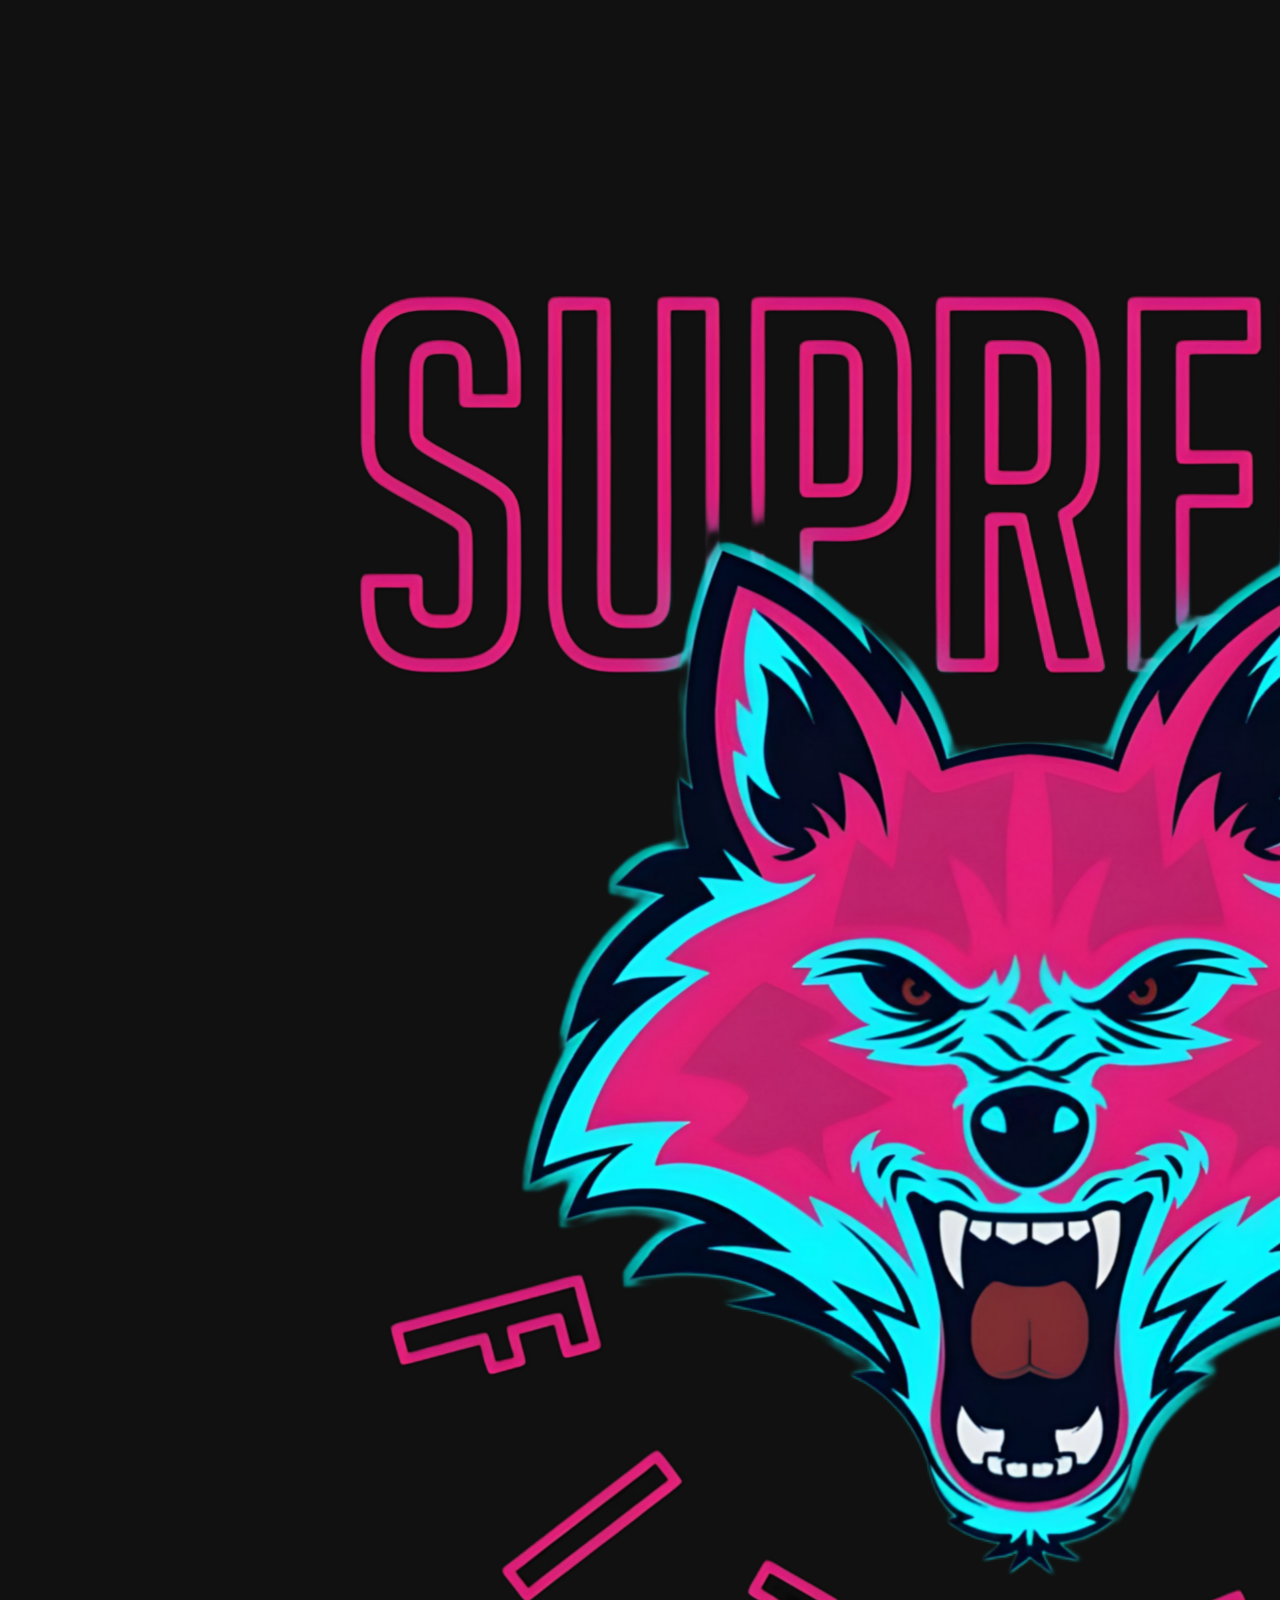
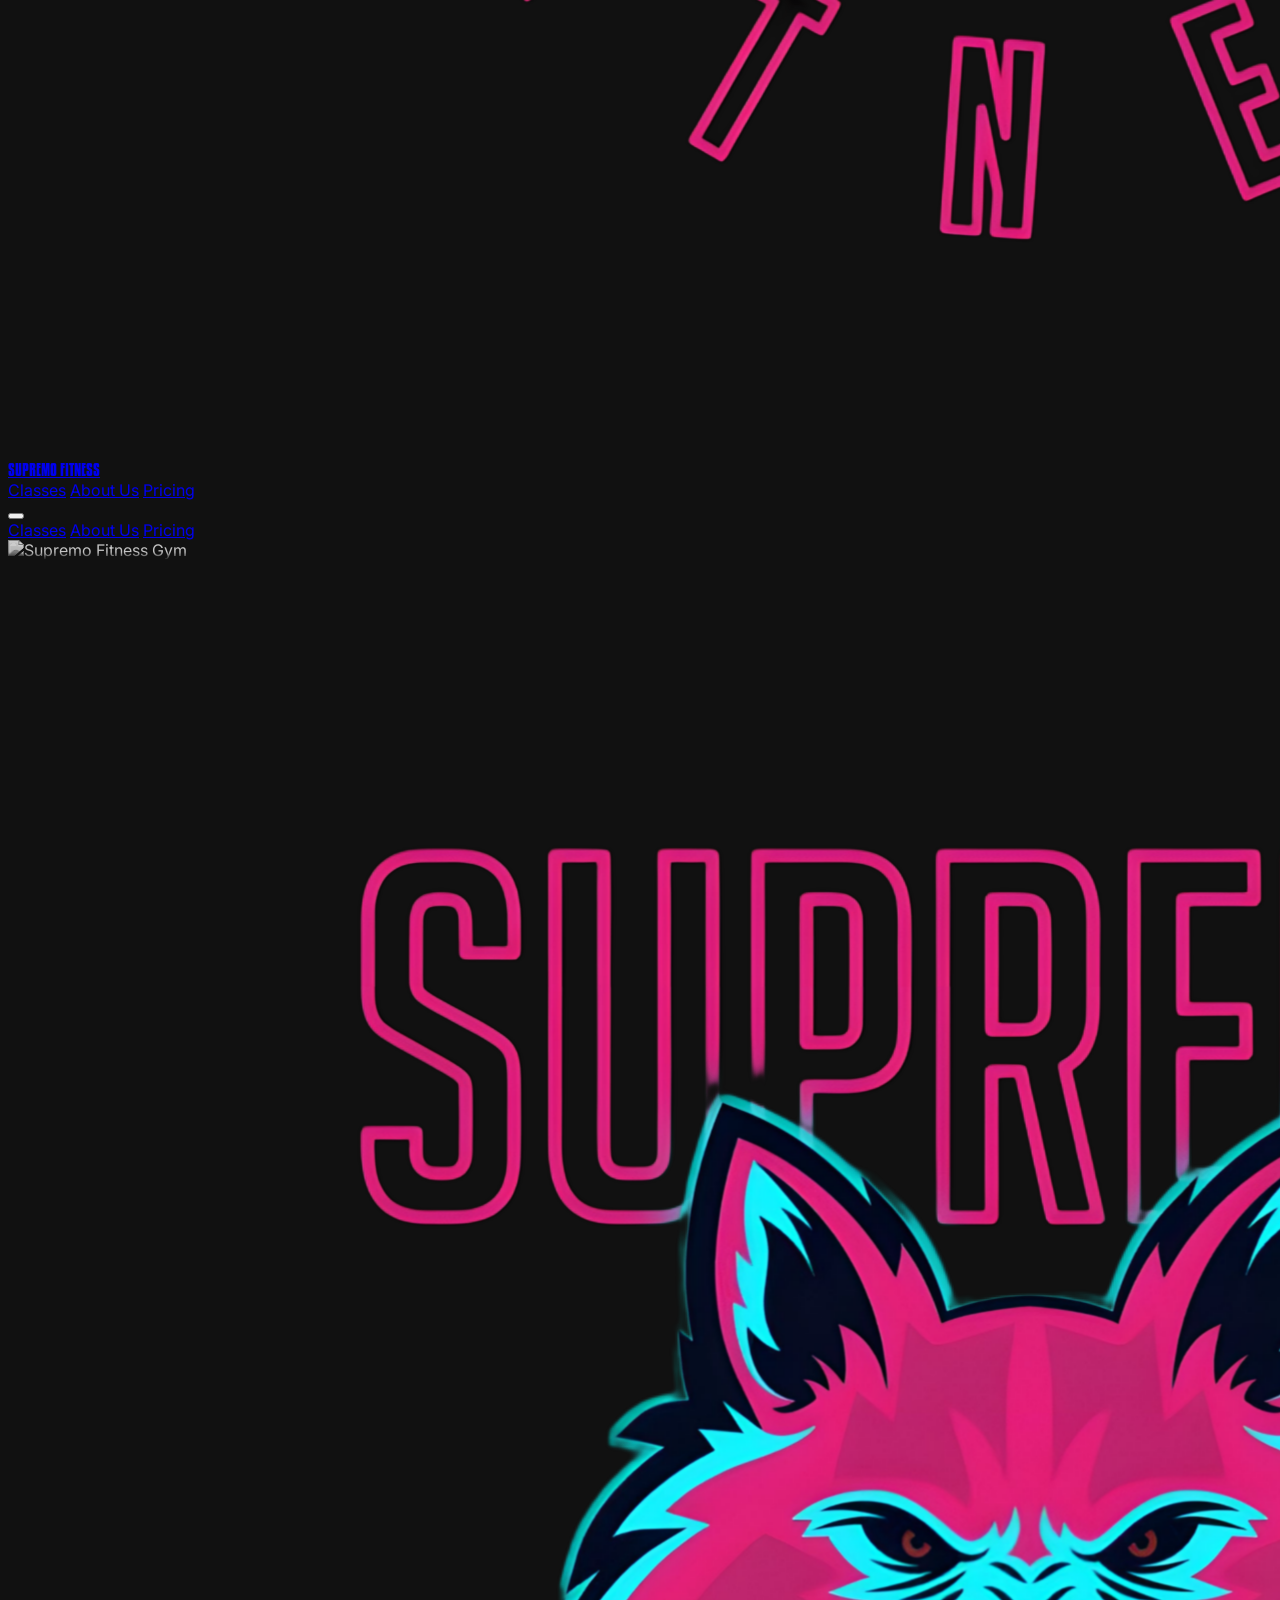
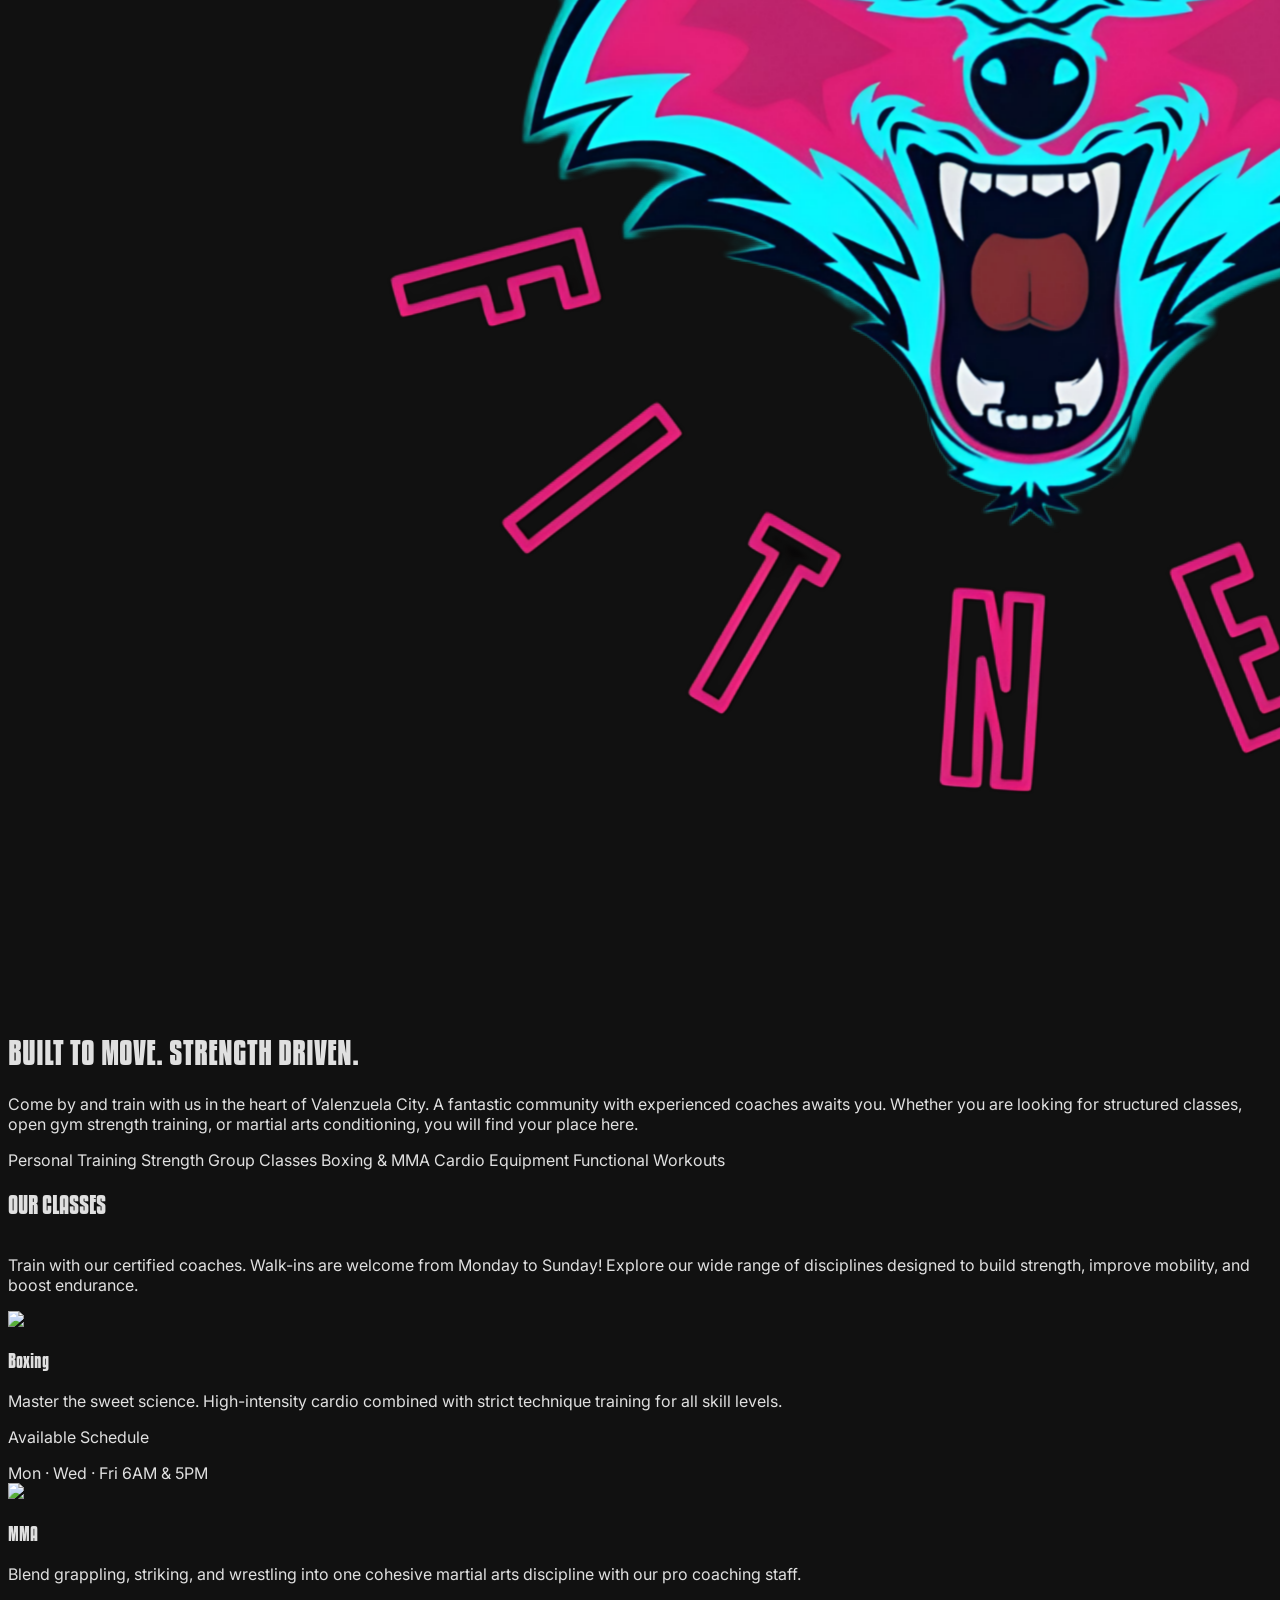
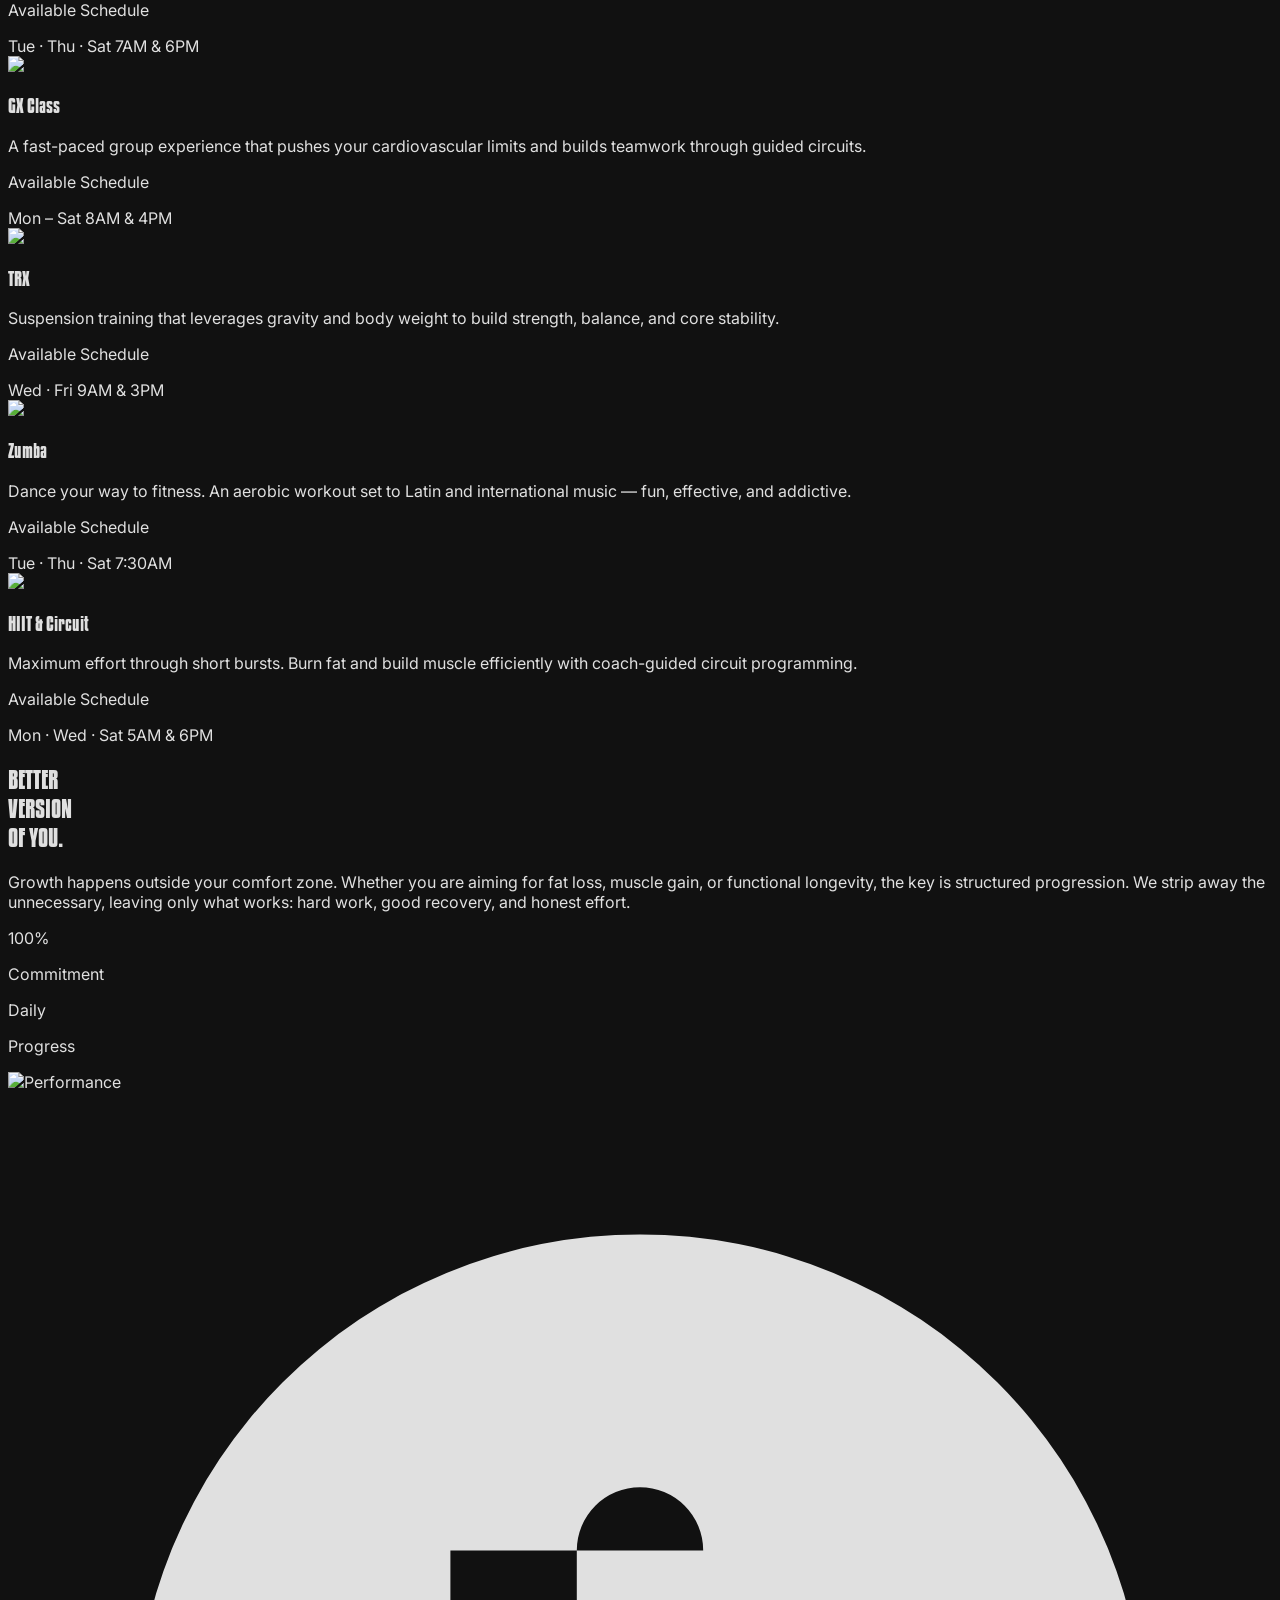
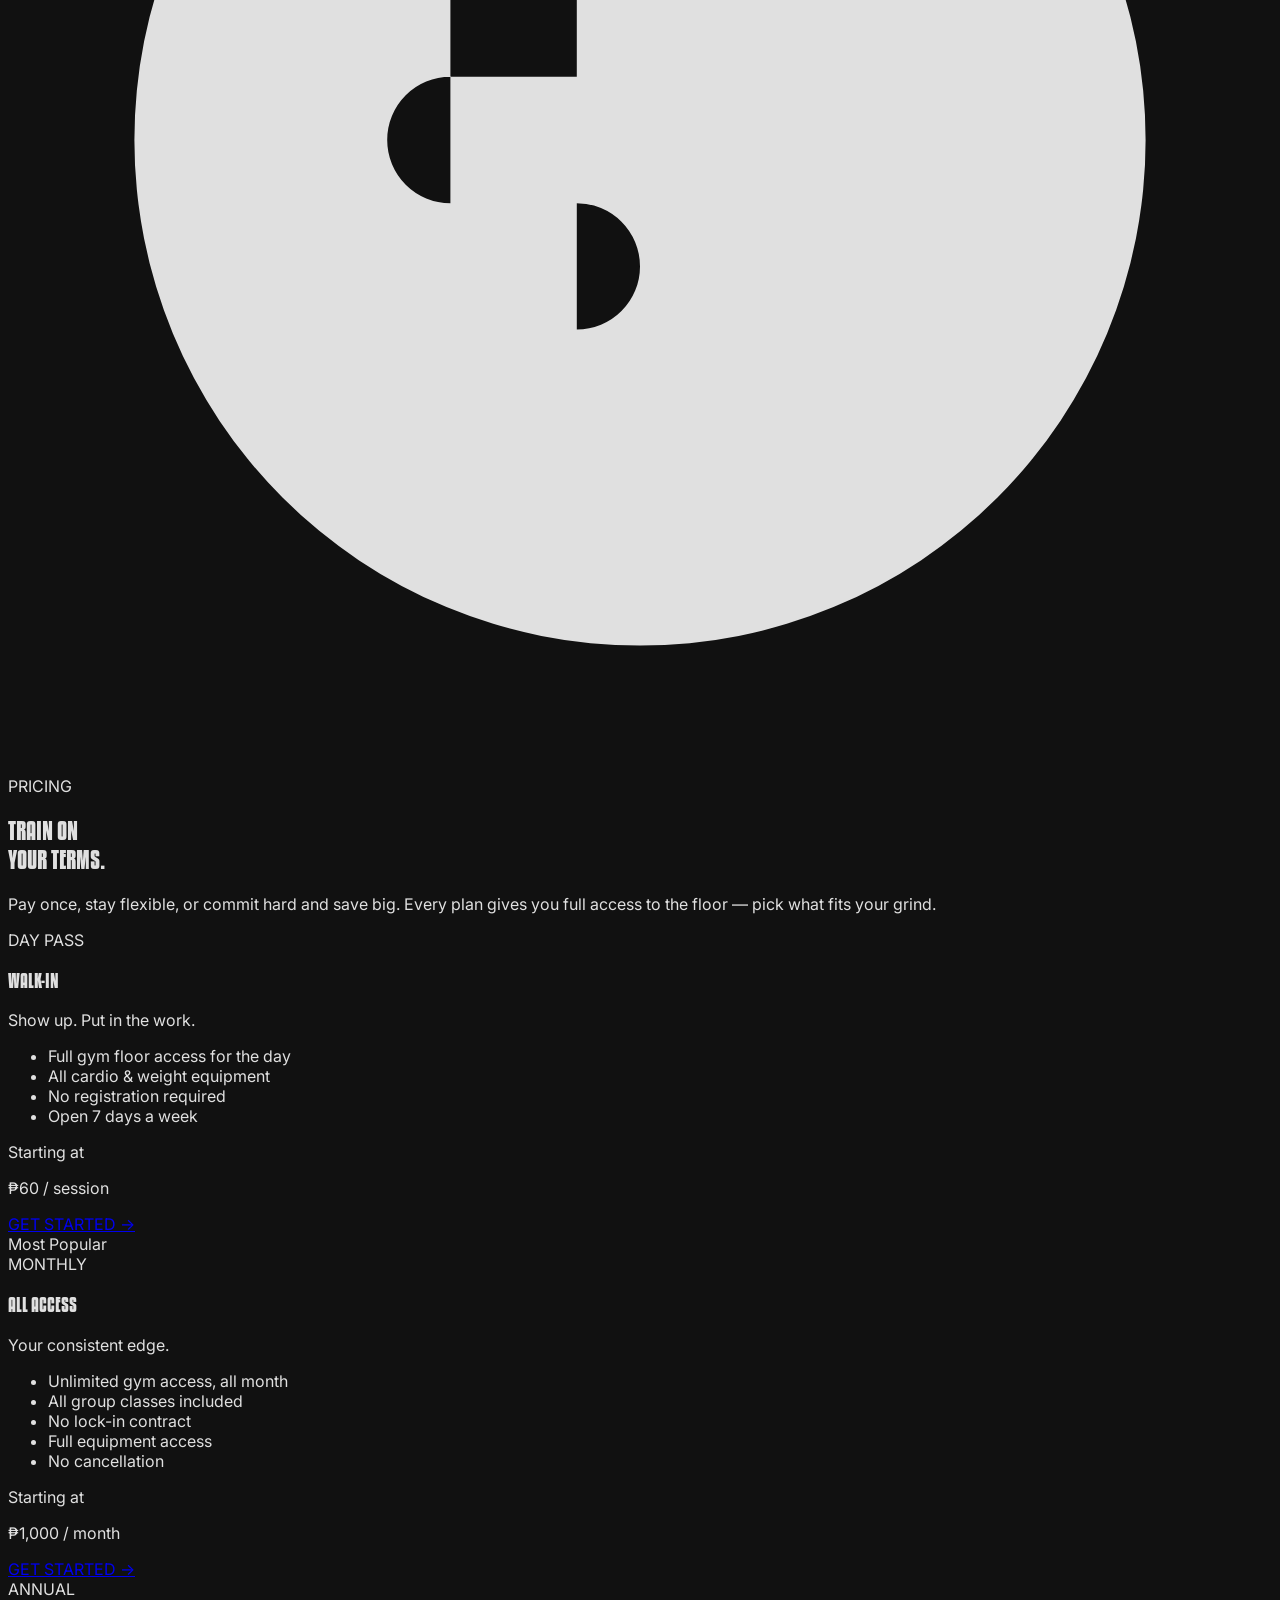
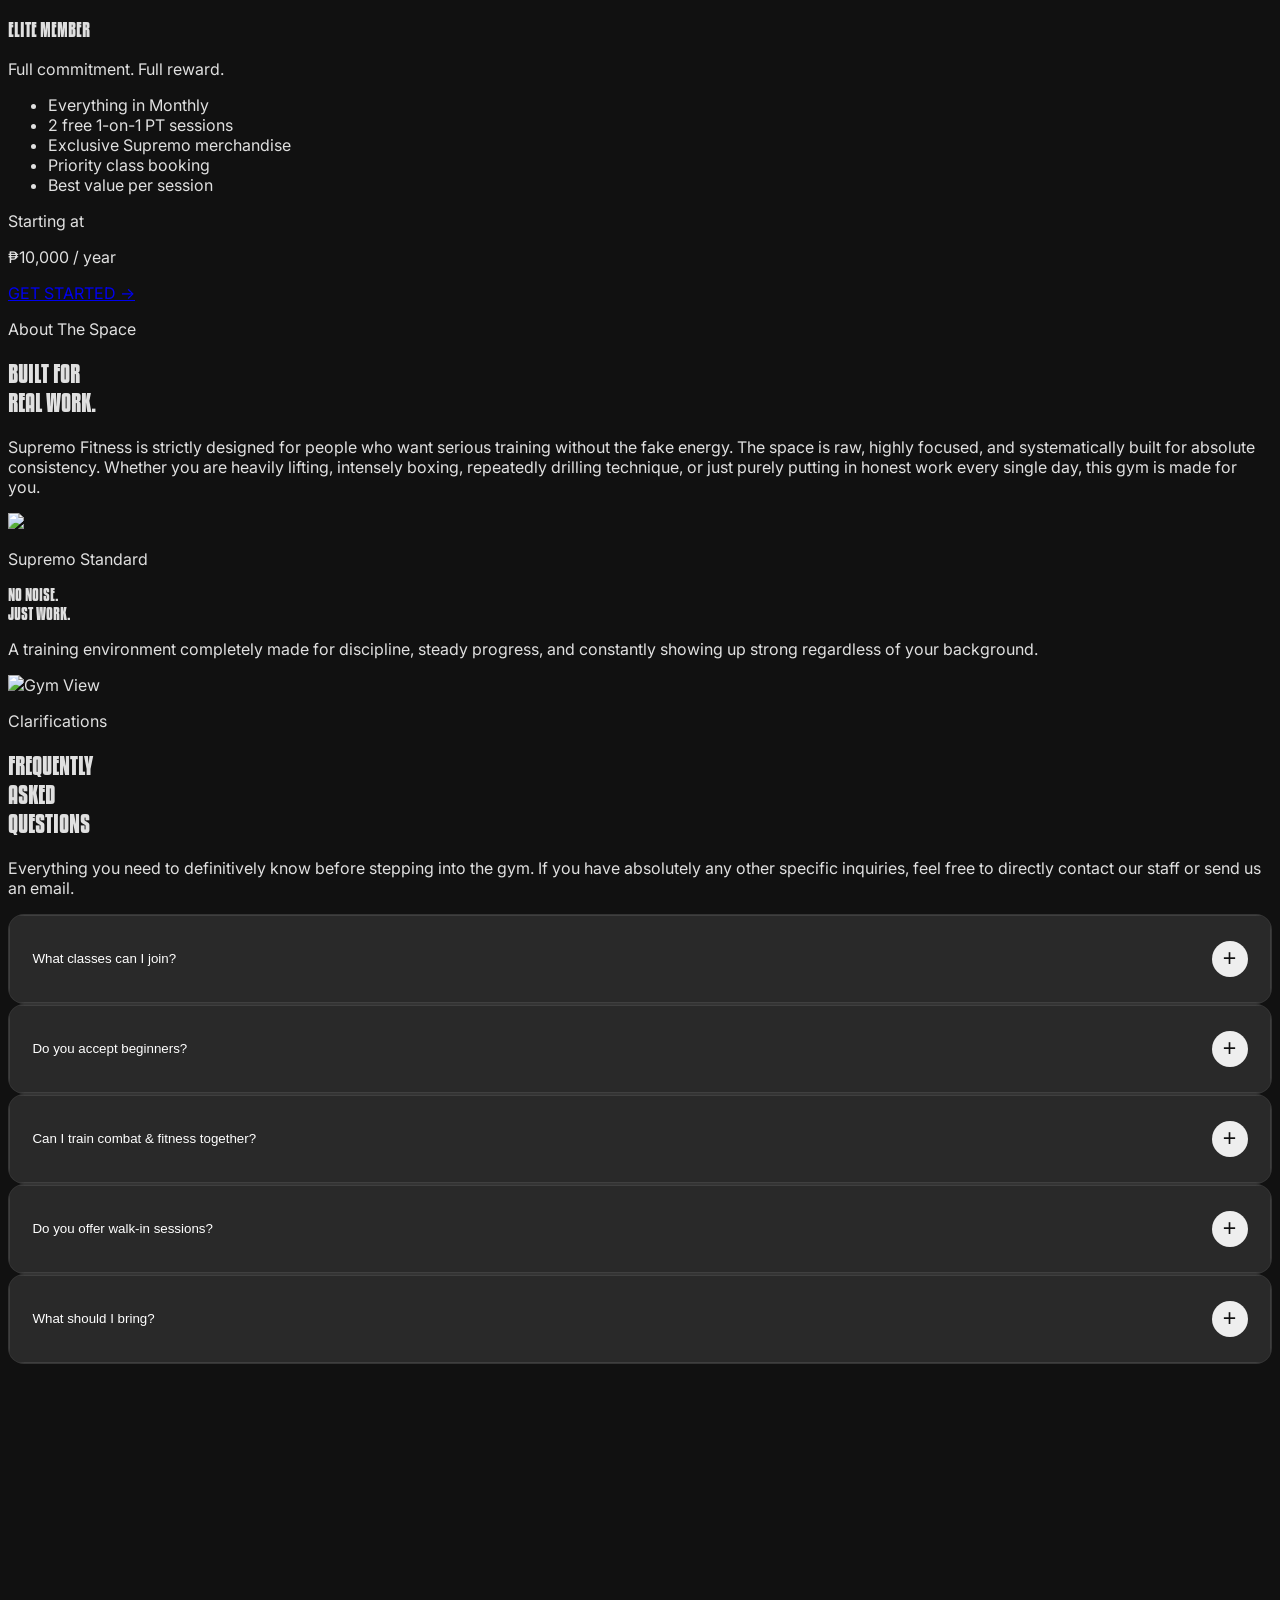
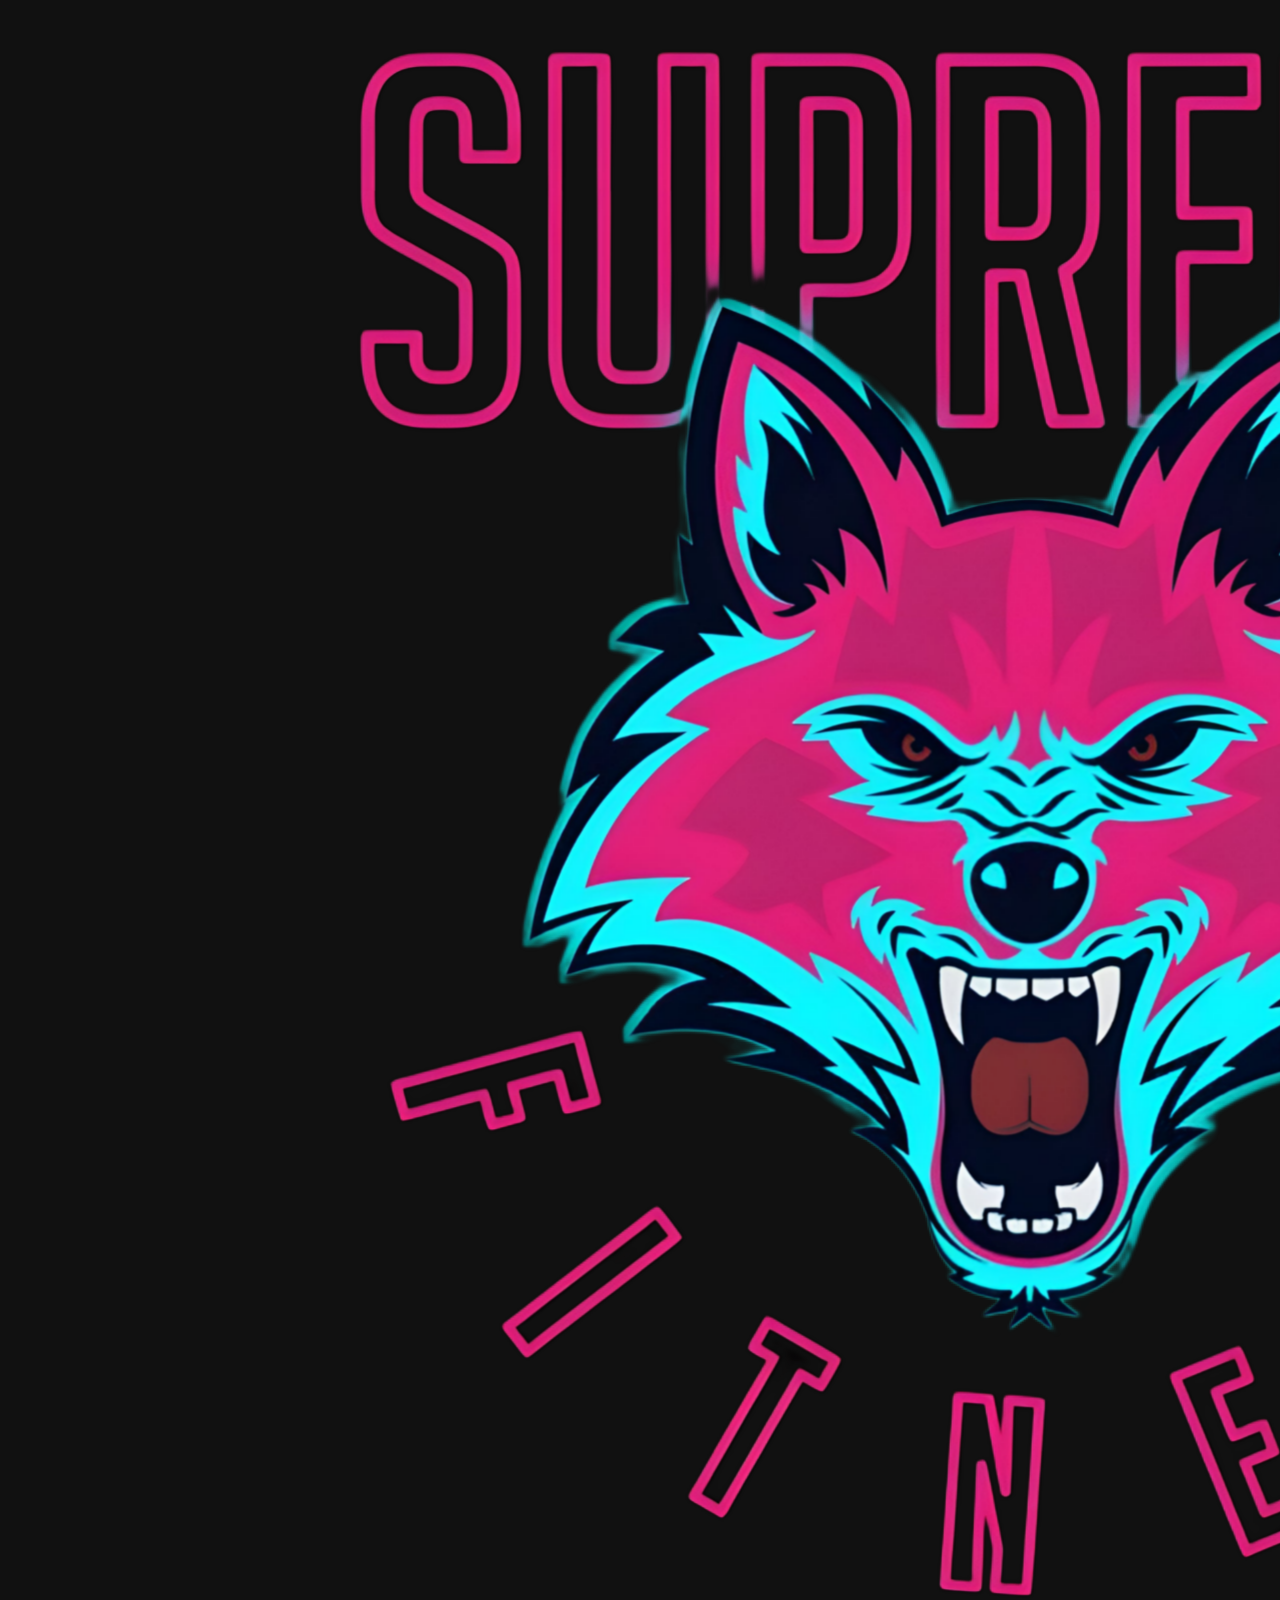
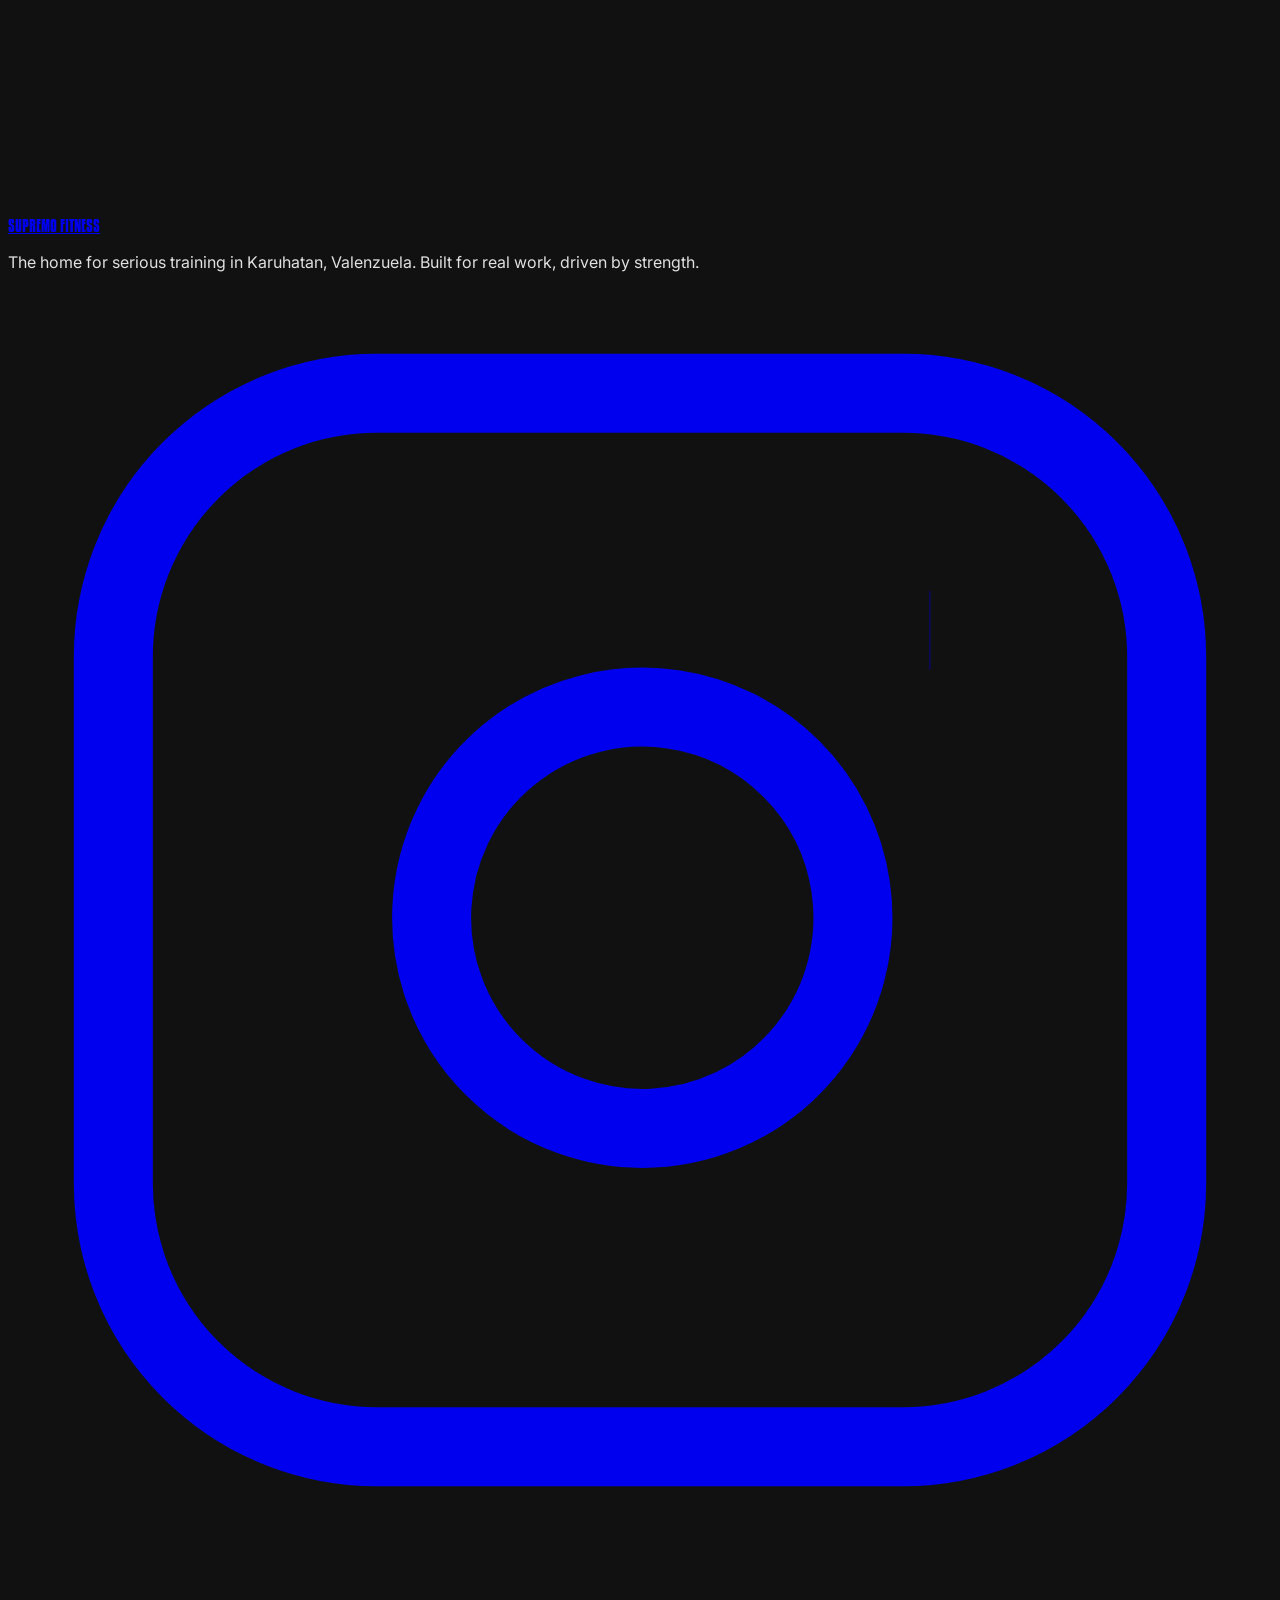
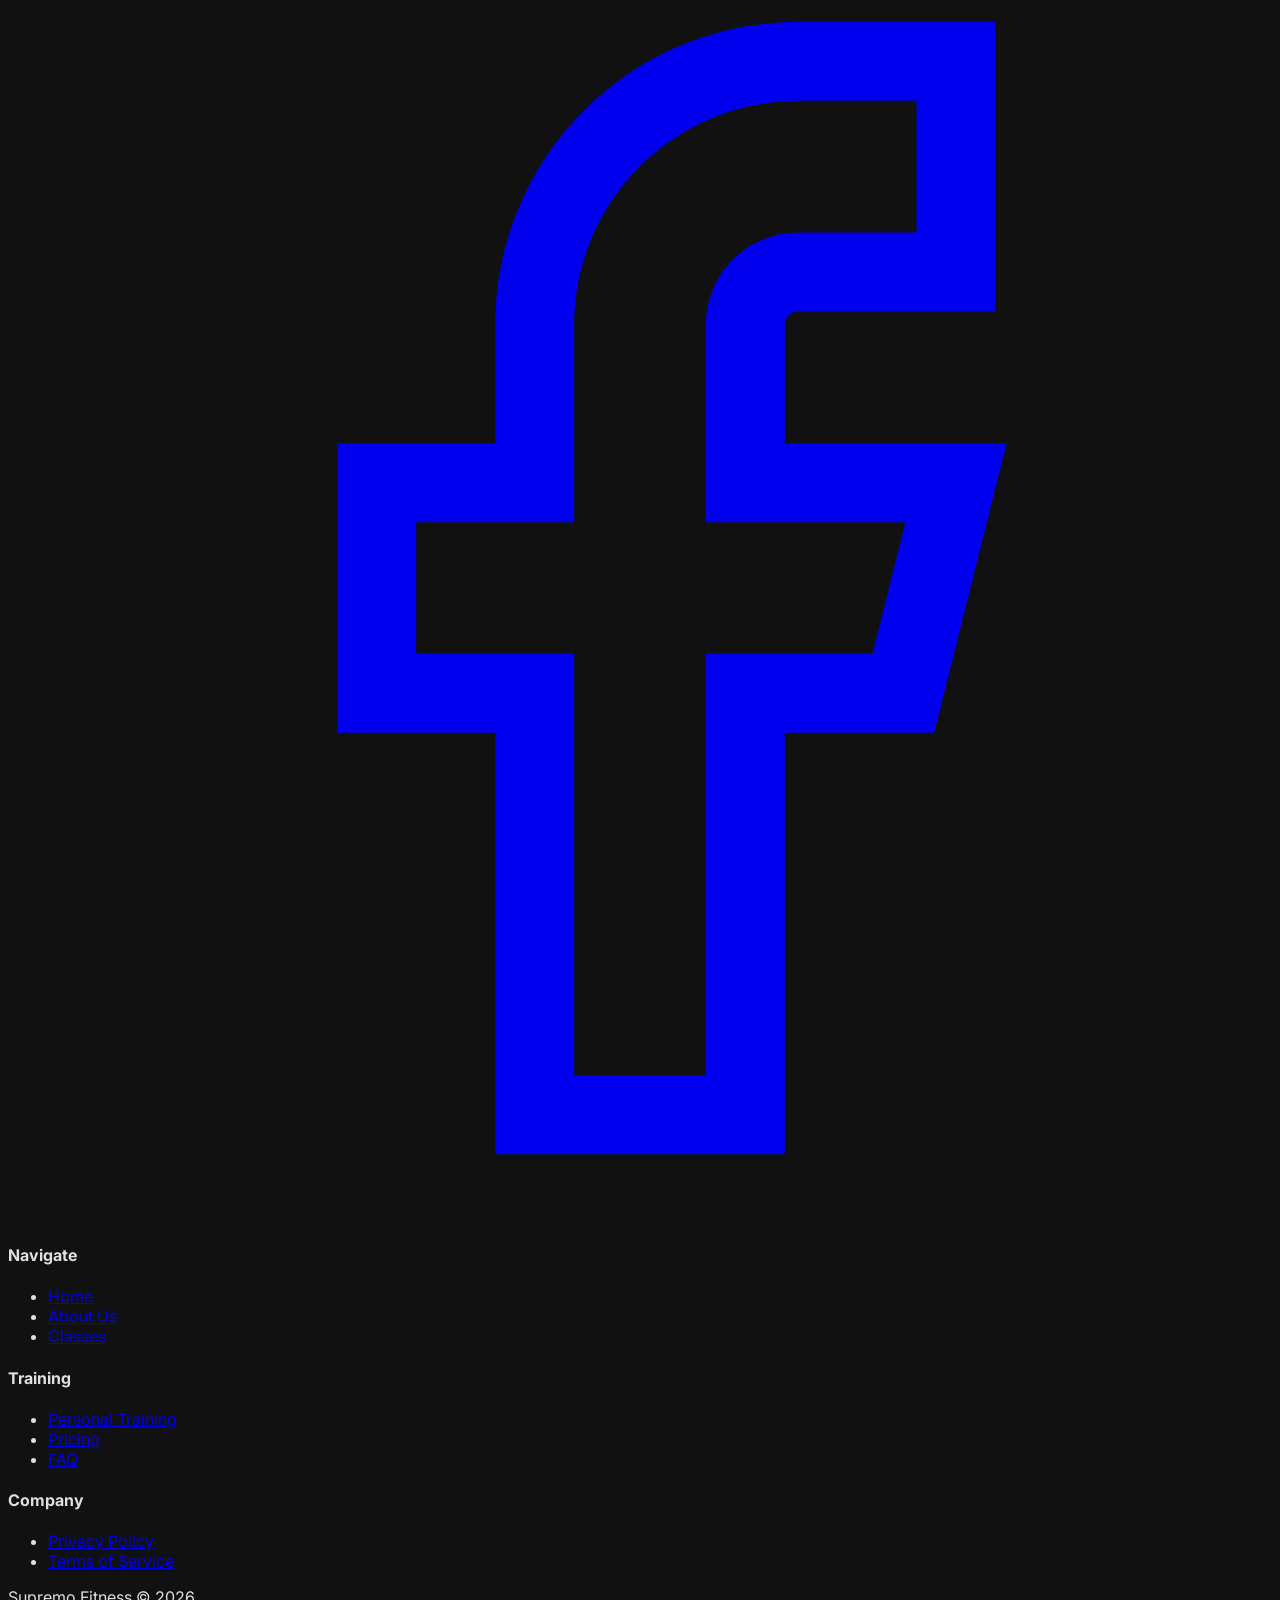
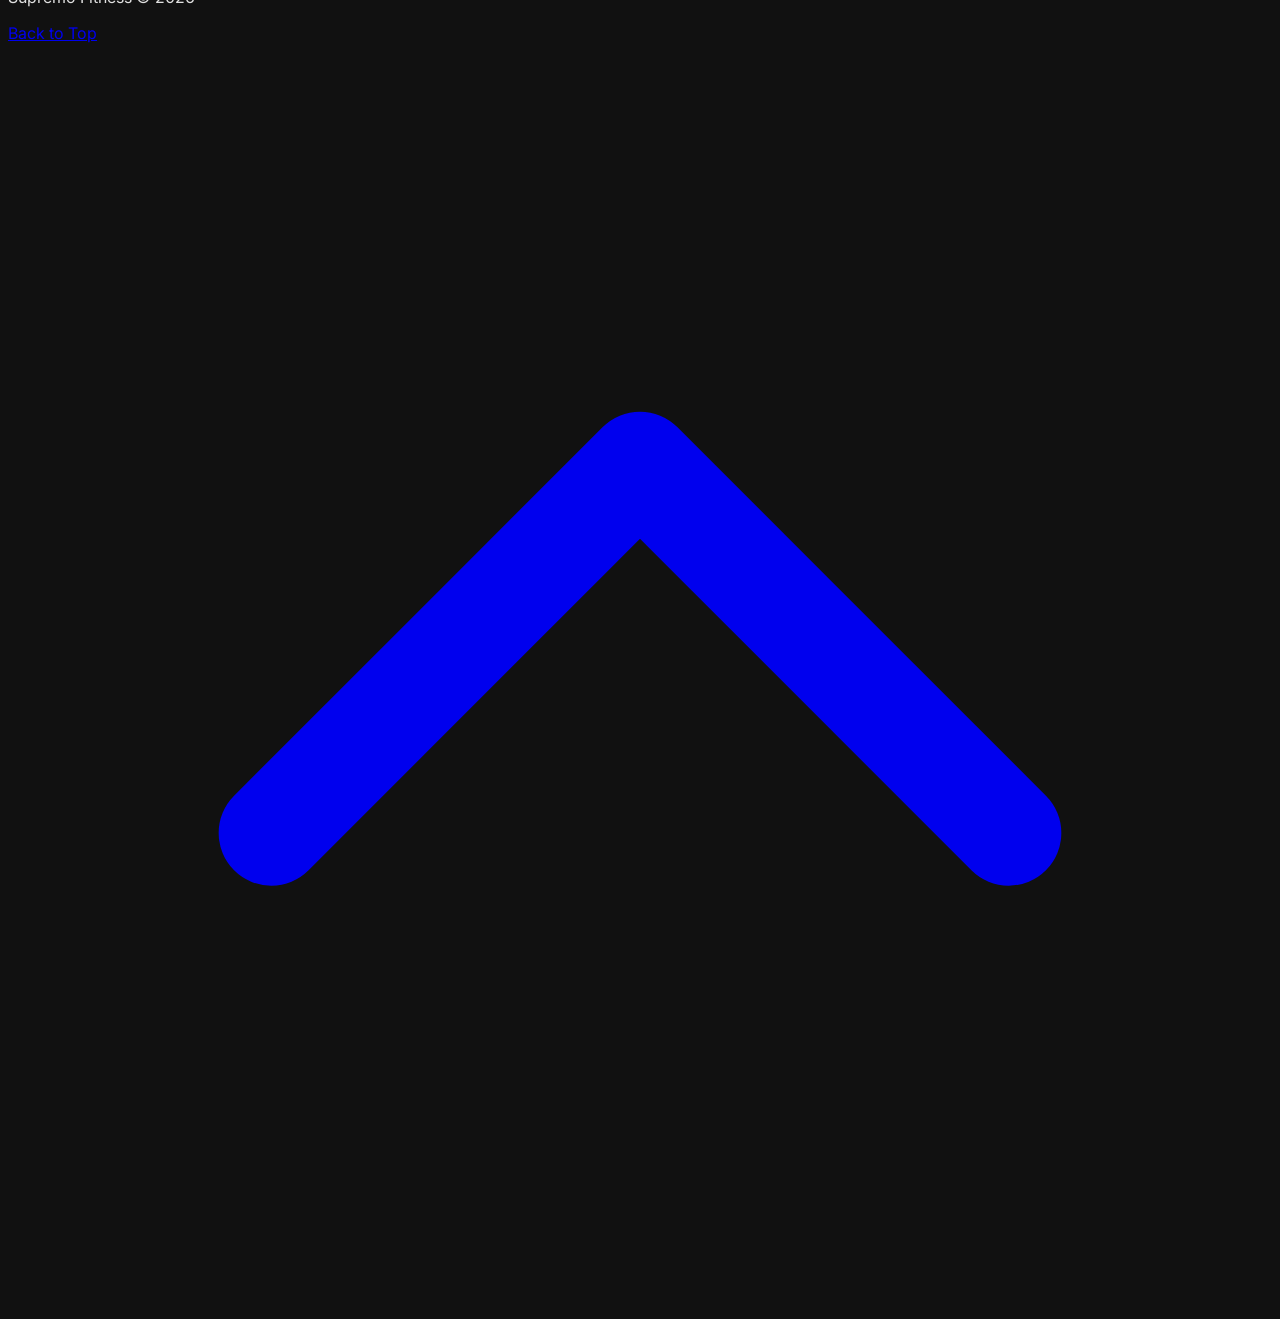
==== commit 3cde09a6: "Update Responsive design Our classes header Badges" ====
--- a/index.html
+++ b/index.html
@@ -114,7 +114,7 @@
       </div>
     </header>
 
-    <main class="relative h-screen w-full overflow-hidden flex items-center z-20">
+    <main class="relative min-h-[100dvh] md:min-h-screen w-full overflow-hidden flex items-center z-20 pt-28 pb-16 md:py-0">
       <div
         class="absolute inset-0 z-0"
         style="
@@ -138,7 +138,7 @@
       </div>
 
       <div
-        class="w-full px-8 md:px-16 xl:px-24 z-20 mt-24 md:mt-0 text-white relative"
+        class="w-full px-8 md:px-16 xl:px-24 z-20 text-white relative"
       >
         <div class="w-full lg:w-3/4 xl:w-2/3">
           <img
@@ -205,7 +205,7 @@
     >
       <div class="w-full px-8 md:px-16 xl:px-24 relative z-10">
         <div
-          class="text-left mb-16 flex flex-col md:flex-row justify-between items-end border-b border-white/10 pb-8 gap-8"
+          class="text-center md:text-left mb-16 flex flex-col md:flex-row justify-between items-center md:items-end border-b border-white/10 pb-8 gap-8"
         >
           <div class="section-title-wrap">
             <h2
@@ -215,7 +215,7 @@
             </h2>
           </div>
           <p
-            class="md:w-1/2 xl:w-1/3 text-left text-gray-300 text-sm md:text-lg leading-relaxed font-sans font-medium drop-shadow-md"
+            class="md:w-1/2 xl:w-1/3 text-center md:text-left text-gray-300 text-sm md:text-lg leading-relaxed font-sans font-medium drop-shadow-md"
           >
             Train with our certified coaches. Walk-ins are welcome from Monday
             to Sunday! Explore our wide range of disciplines designed to build
@@ -655,7 +655,7 @@
               </li>
               <li class="flex items-center gap-3">
                 <span class="w-1.5 h-1.5 bg-white flex-shrink-0"></span>
-                <span class="text-gray-100 text-sm">Cancel anytime</span>
+                <span class="text-gray-100 text-sm">No cancellation</span>
               </li>
             </ul>
 
@@ -1172,4 +1172,4 @@
       </div>
     </footer>
   </body>
-</html>+</html>
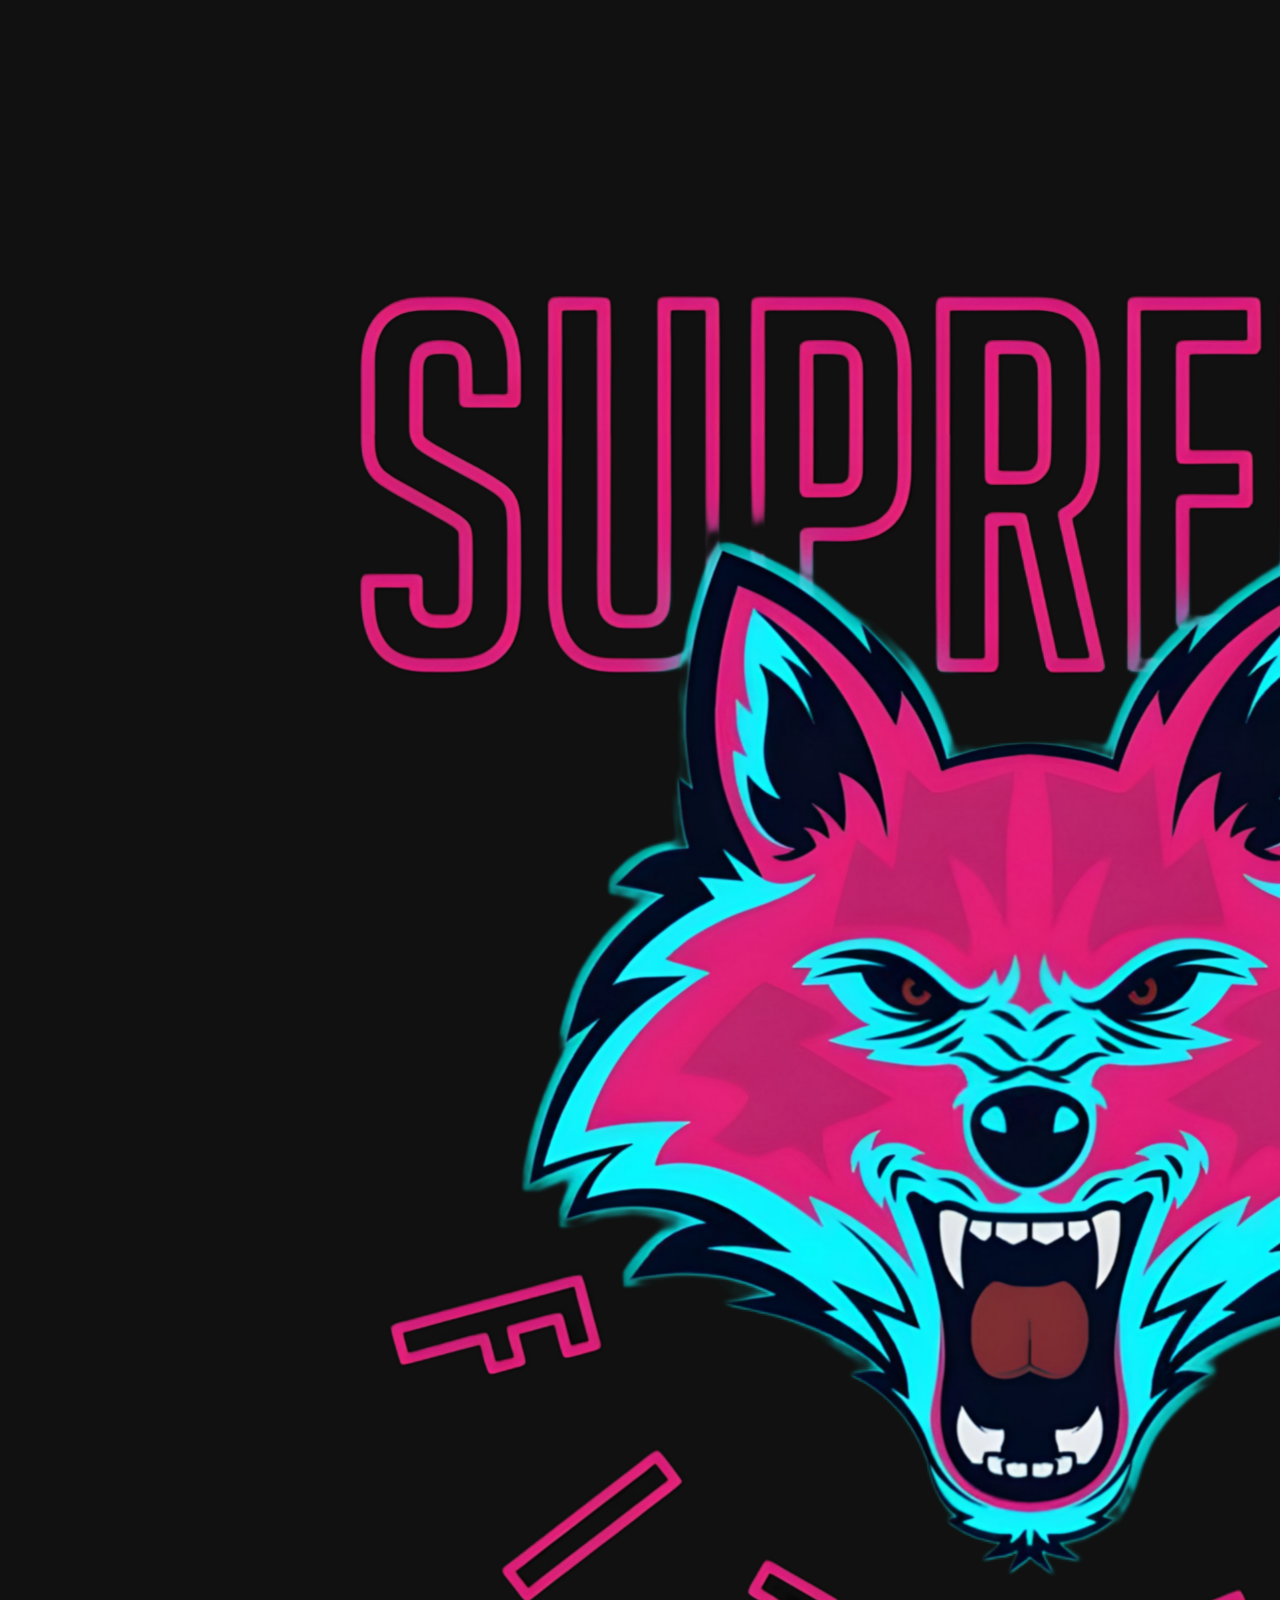
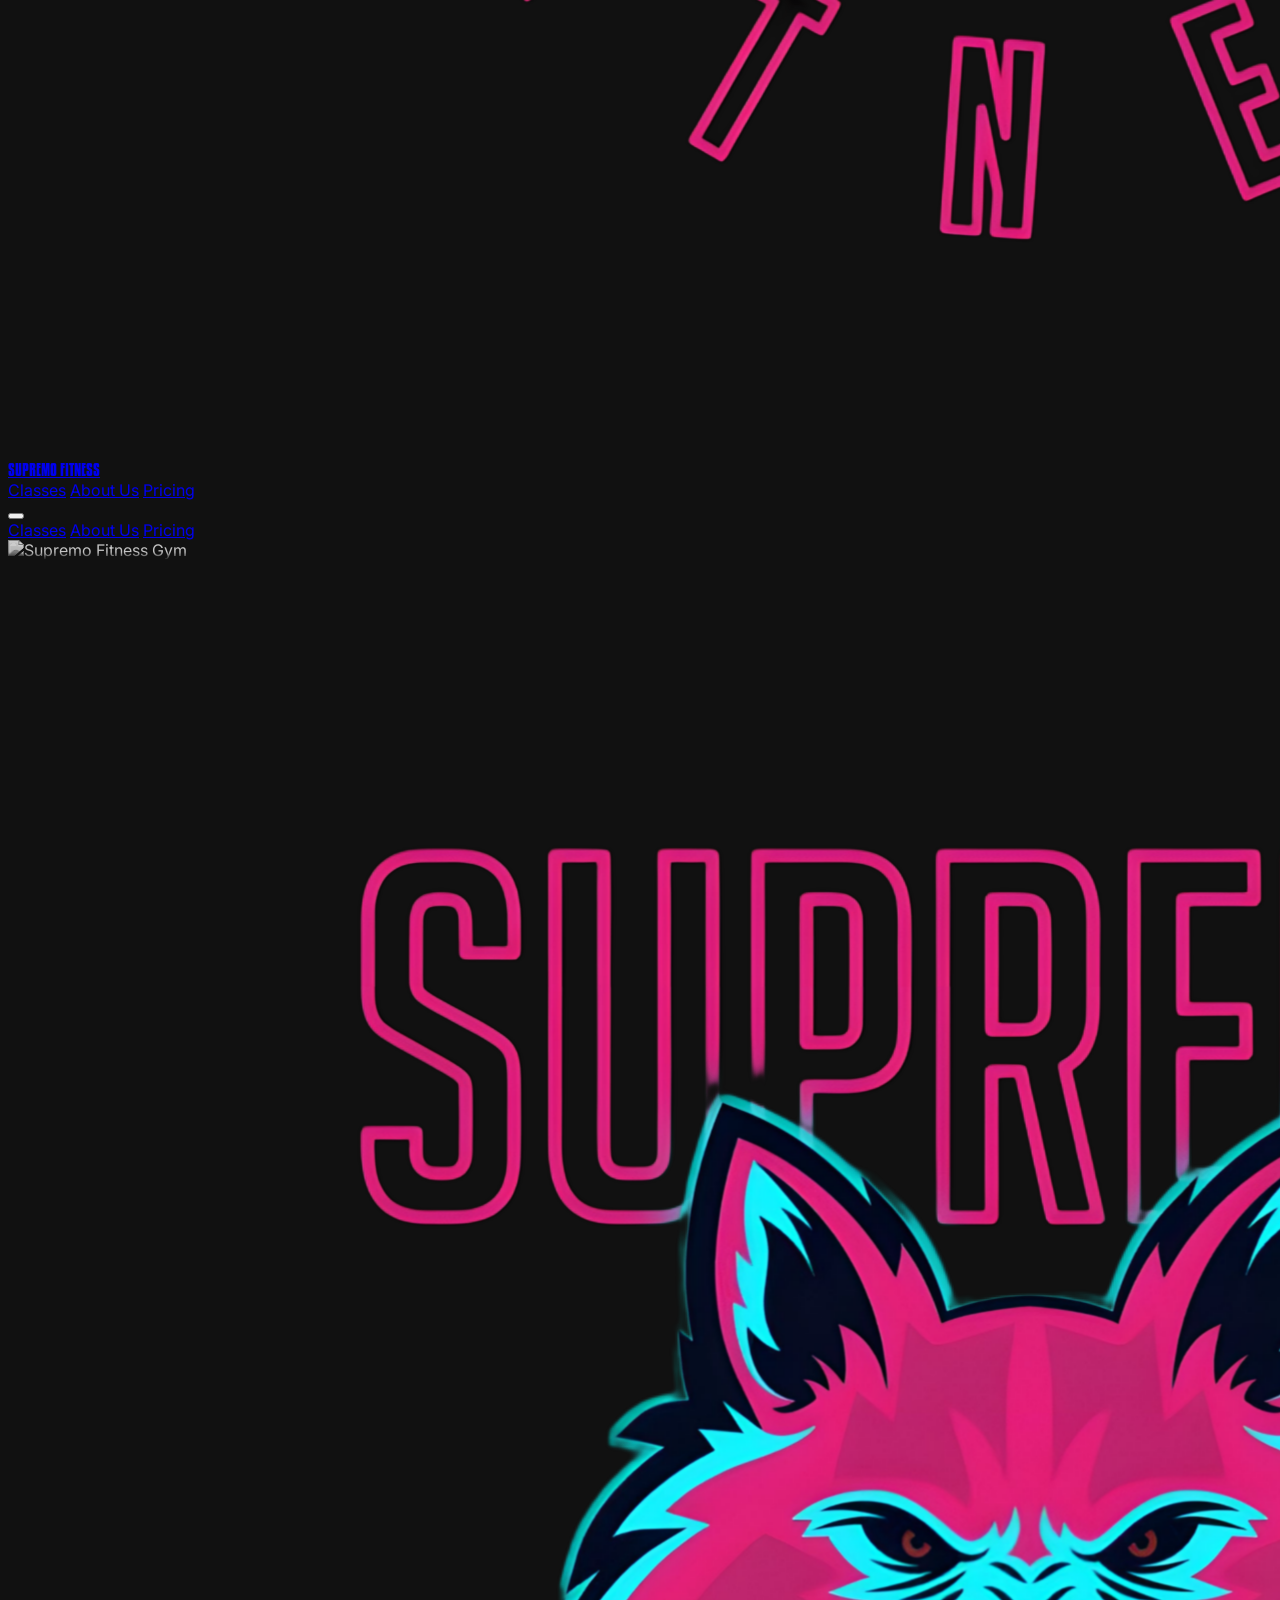
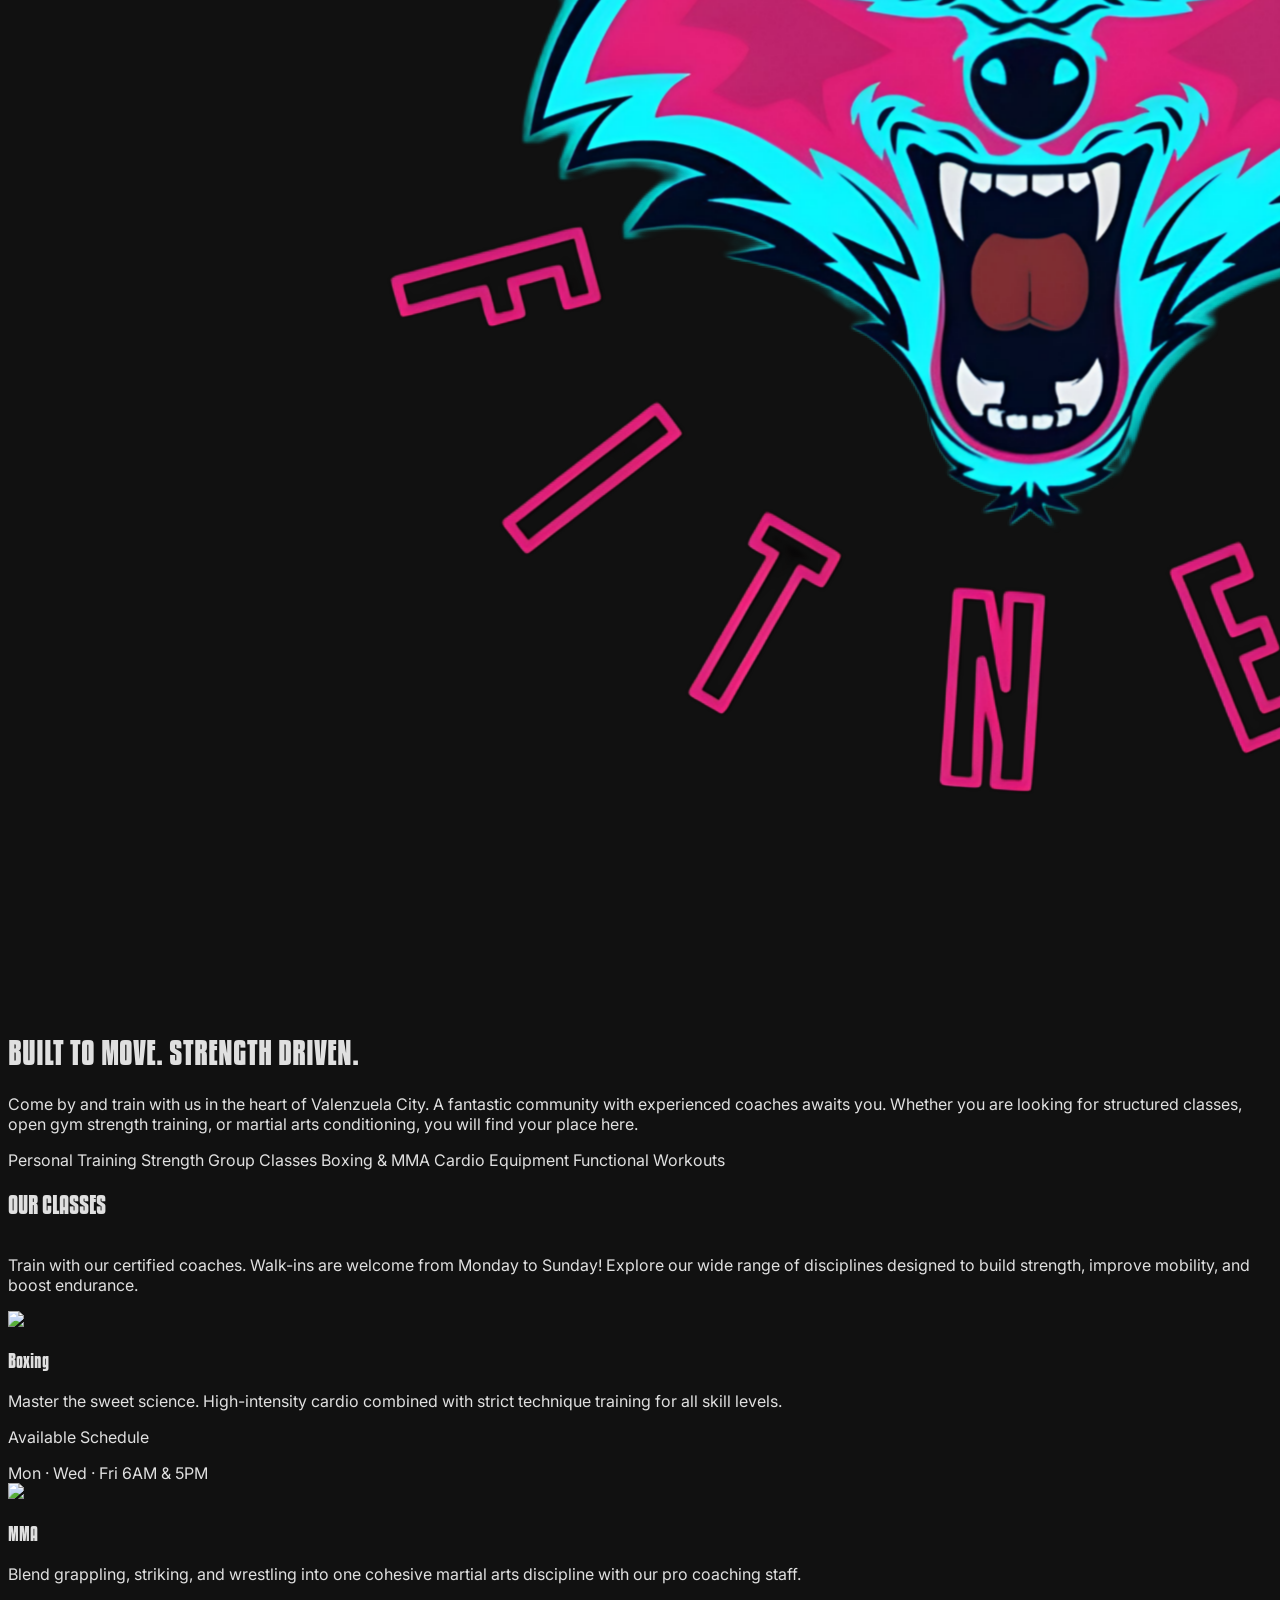
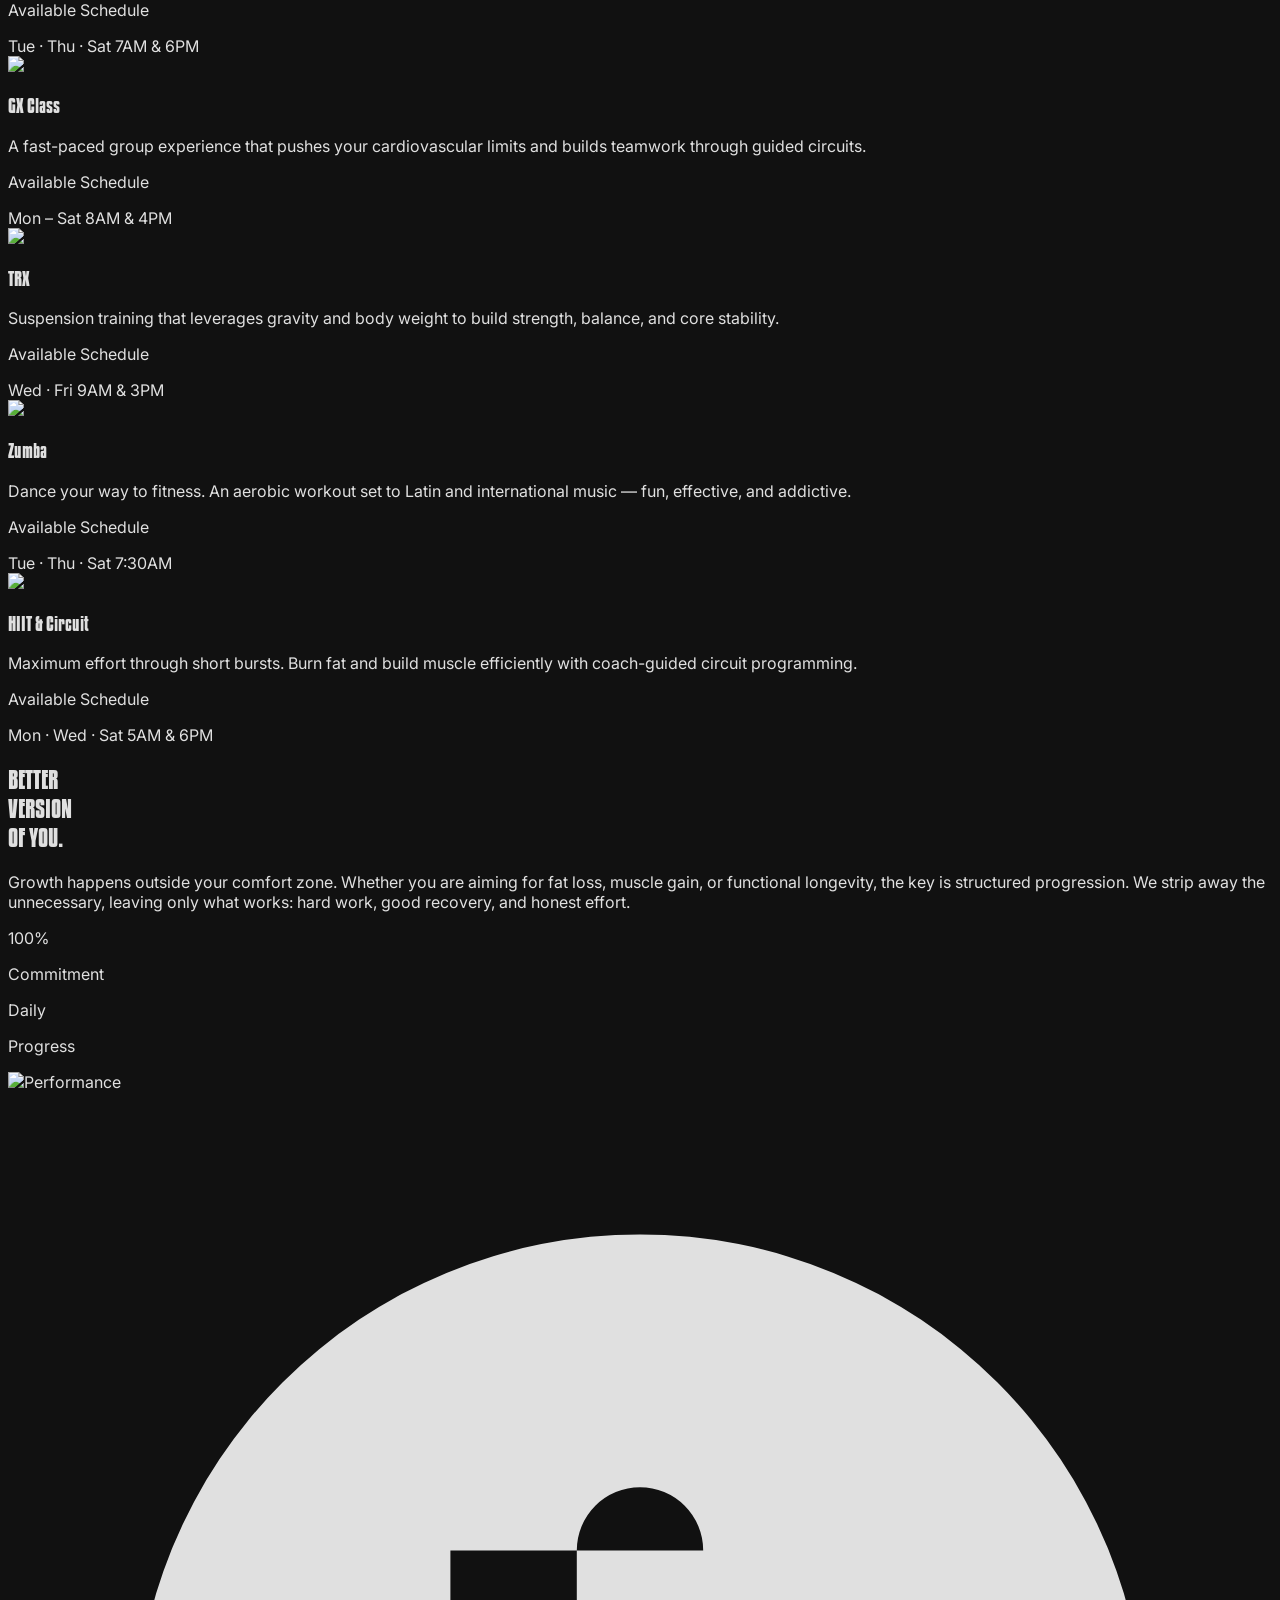
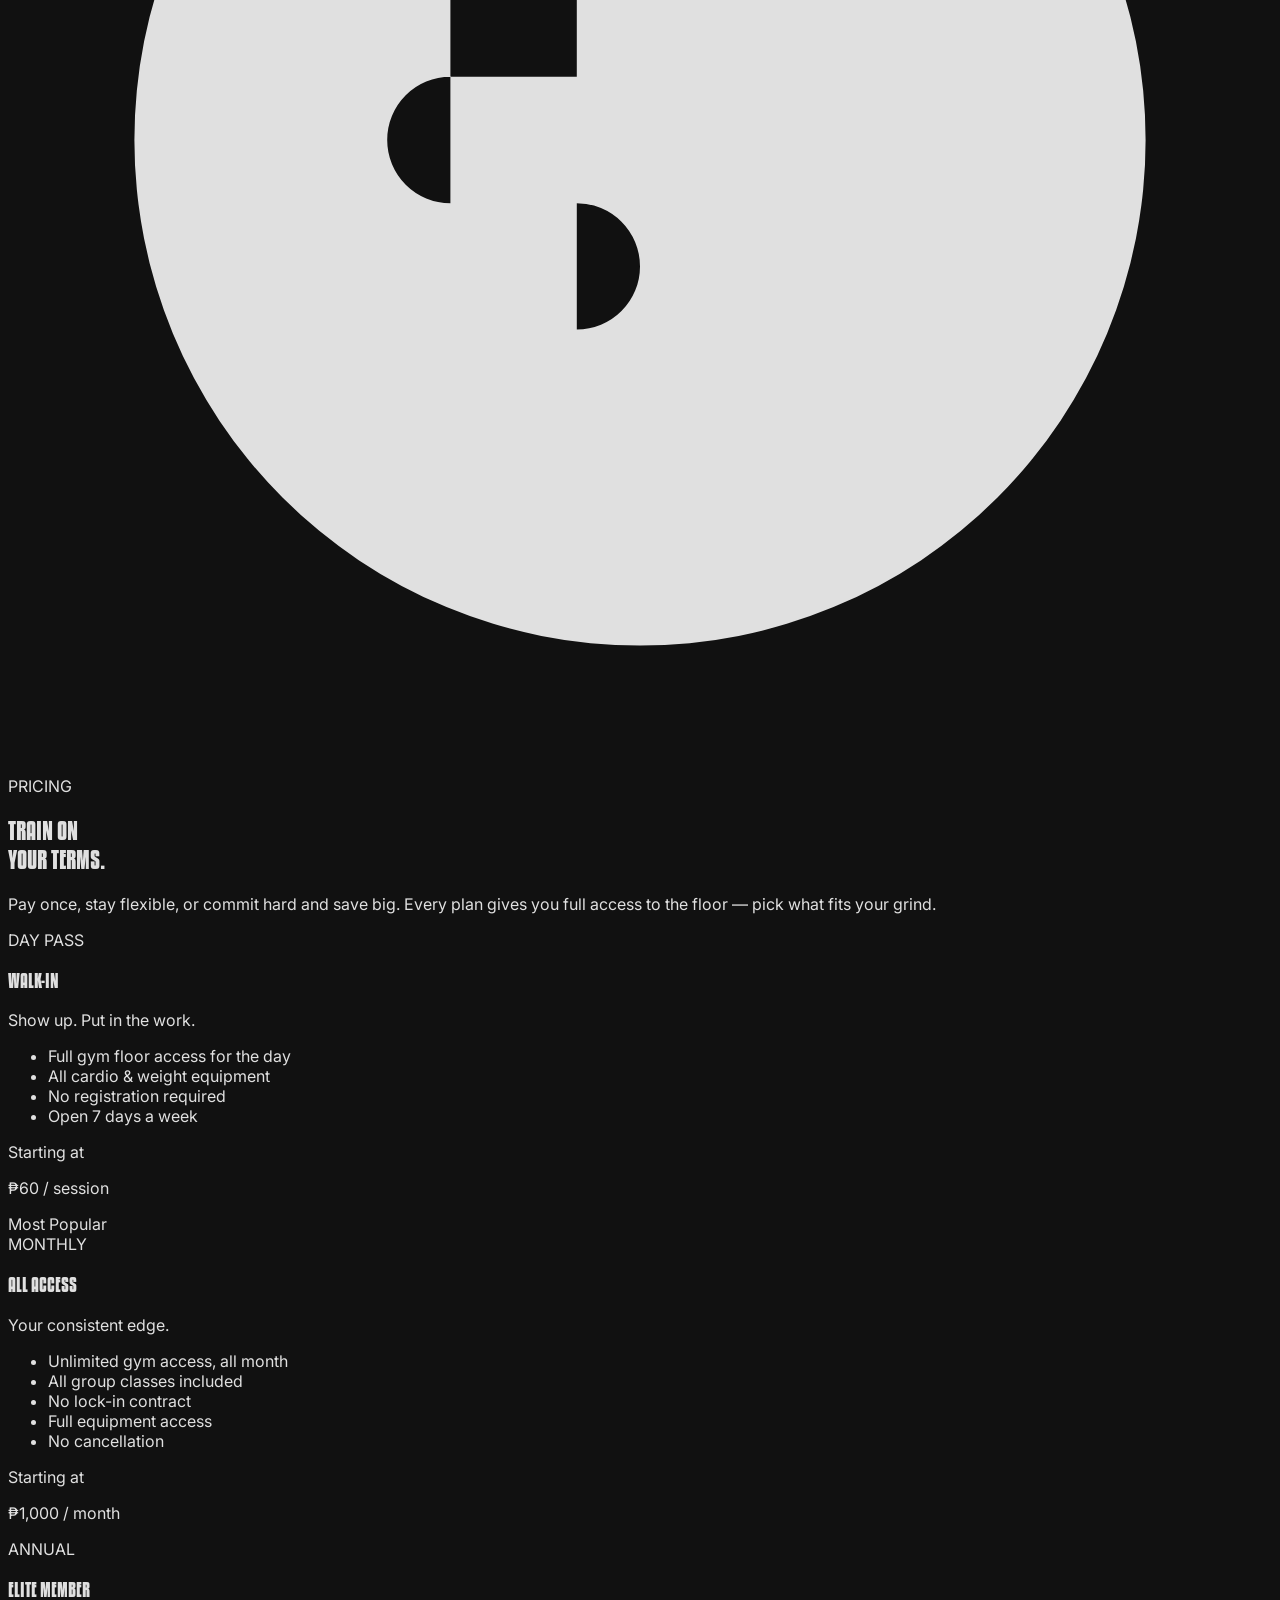
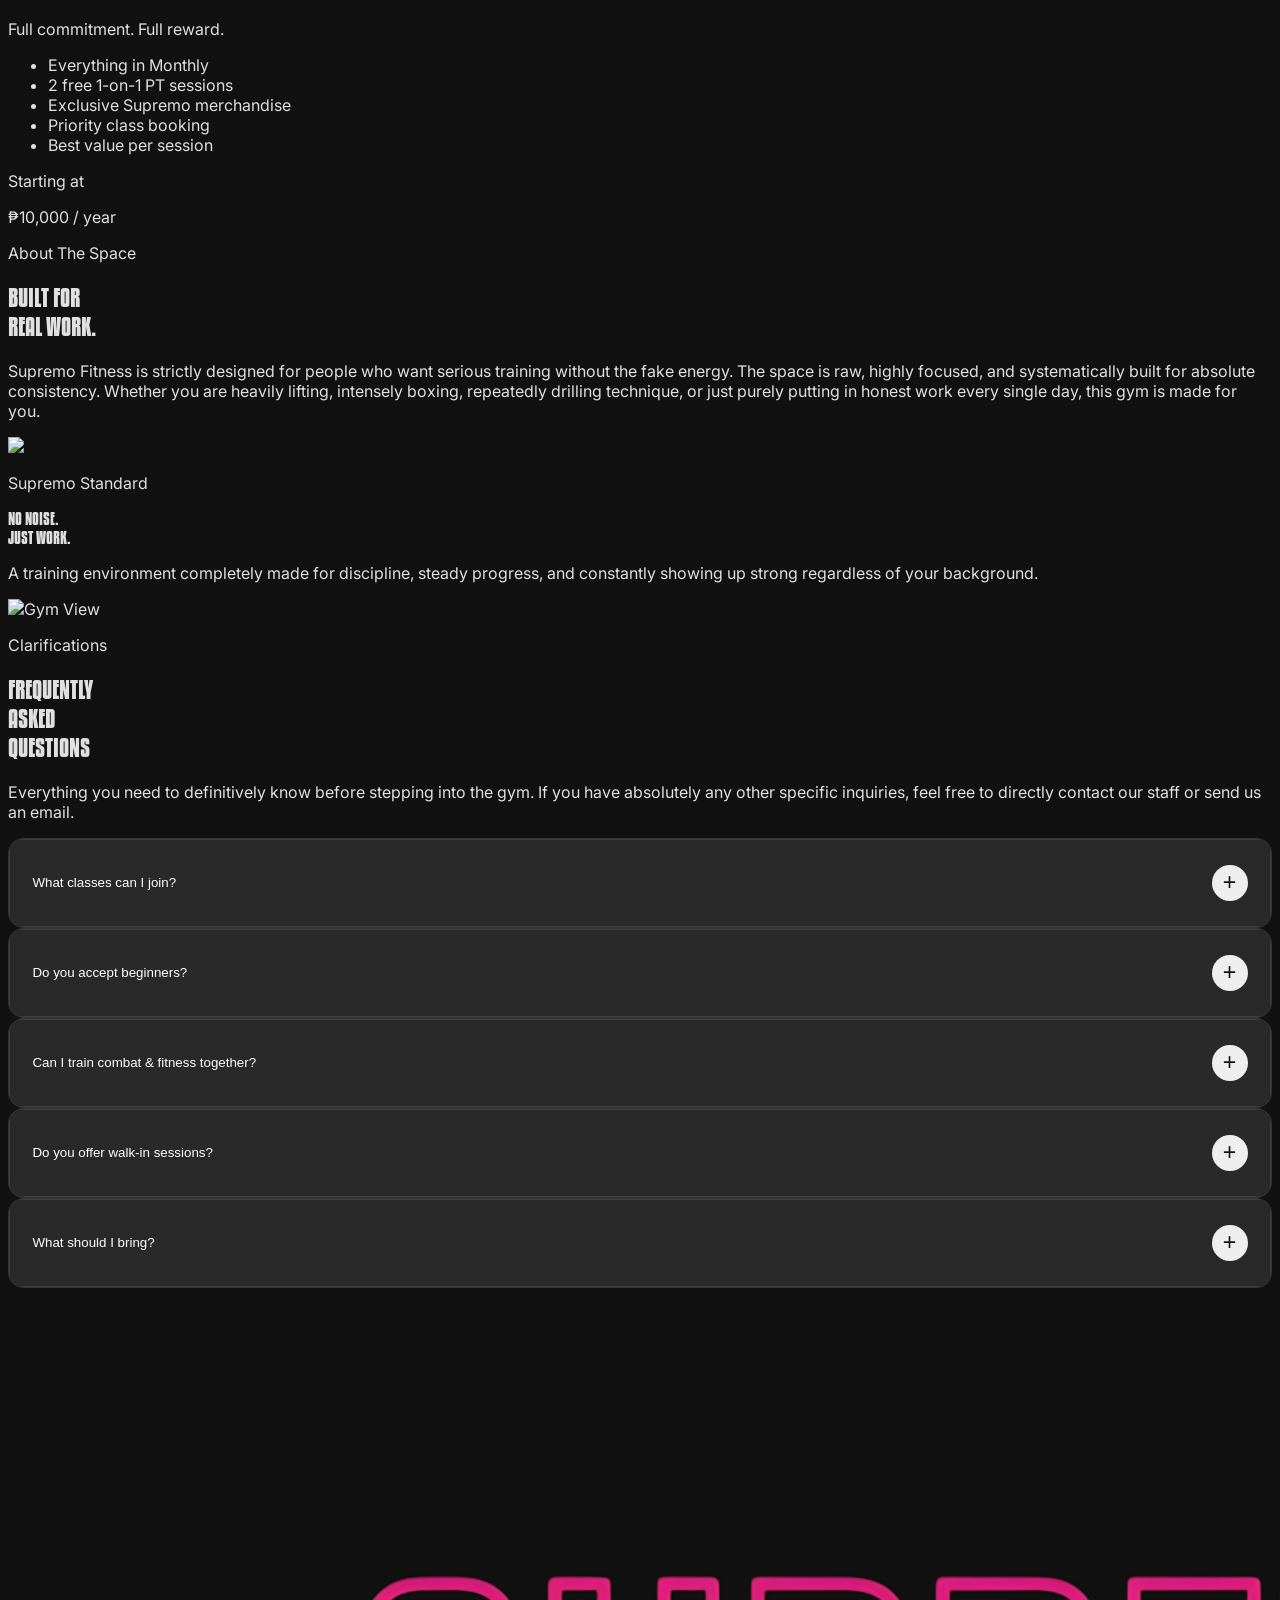
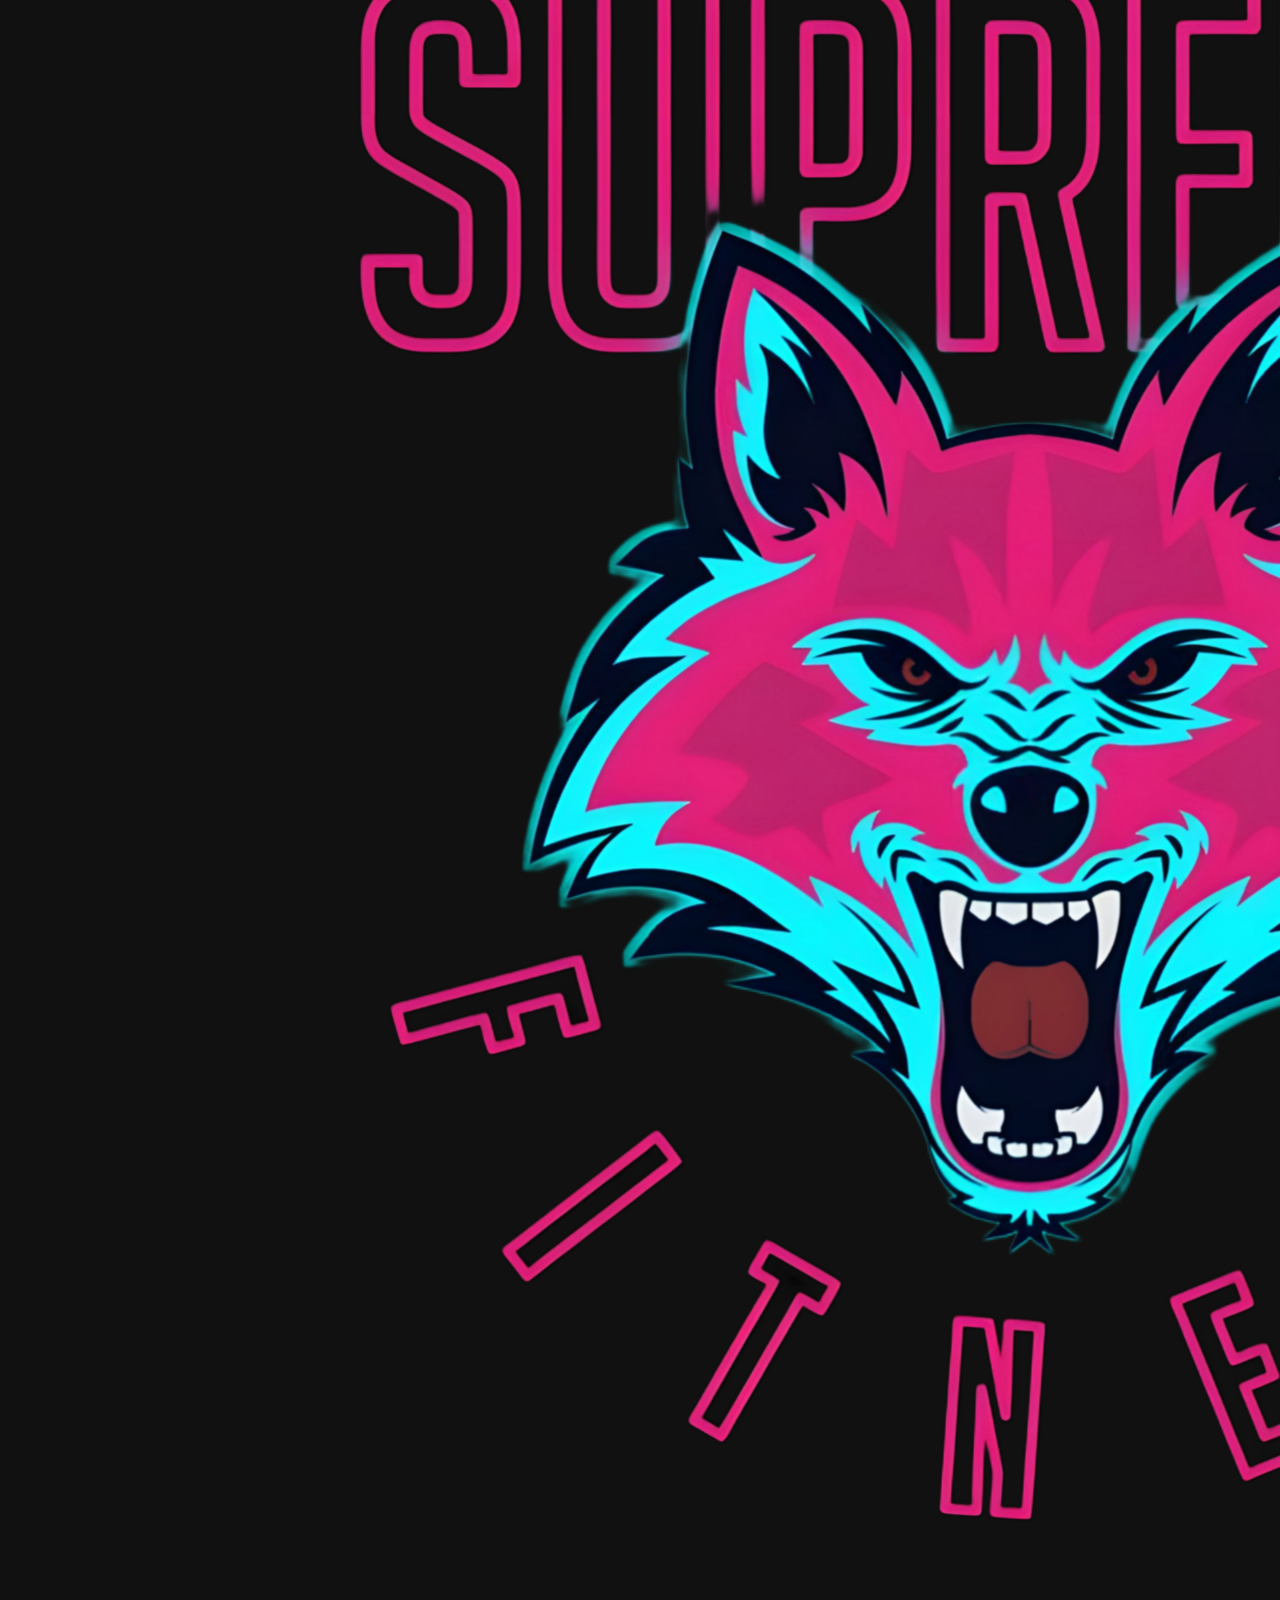
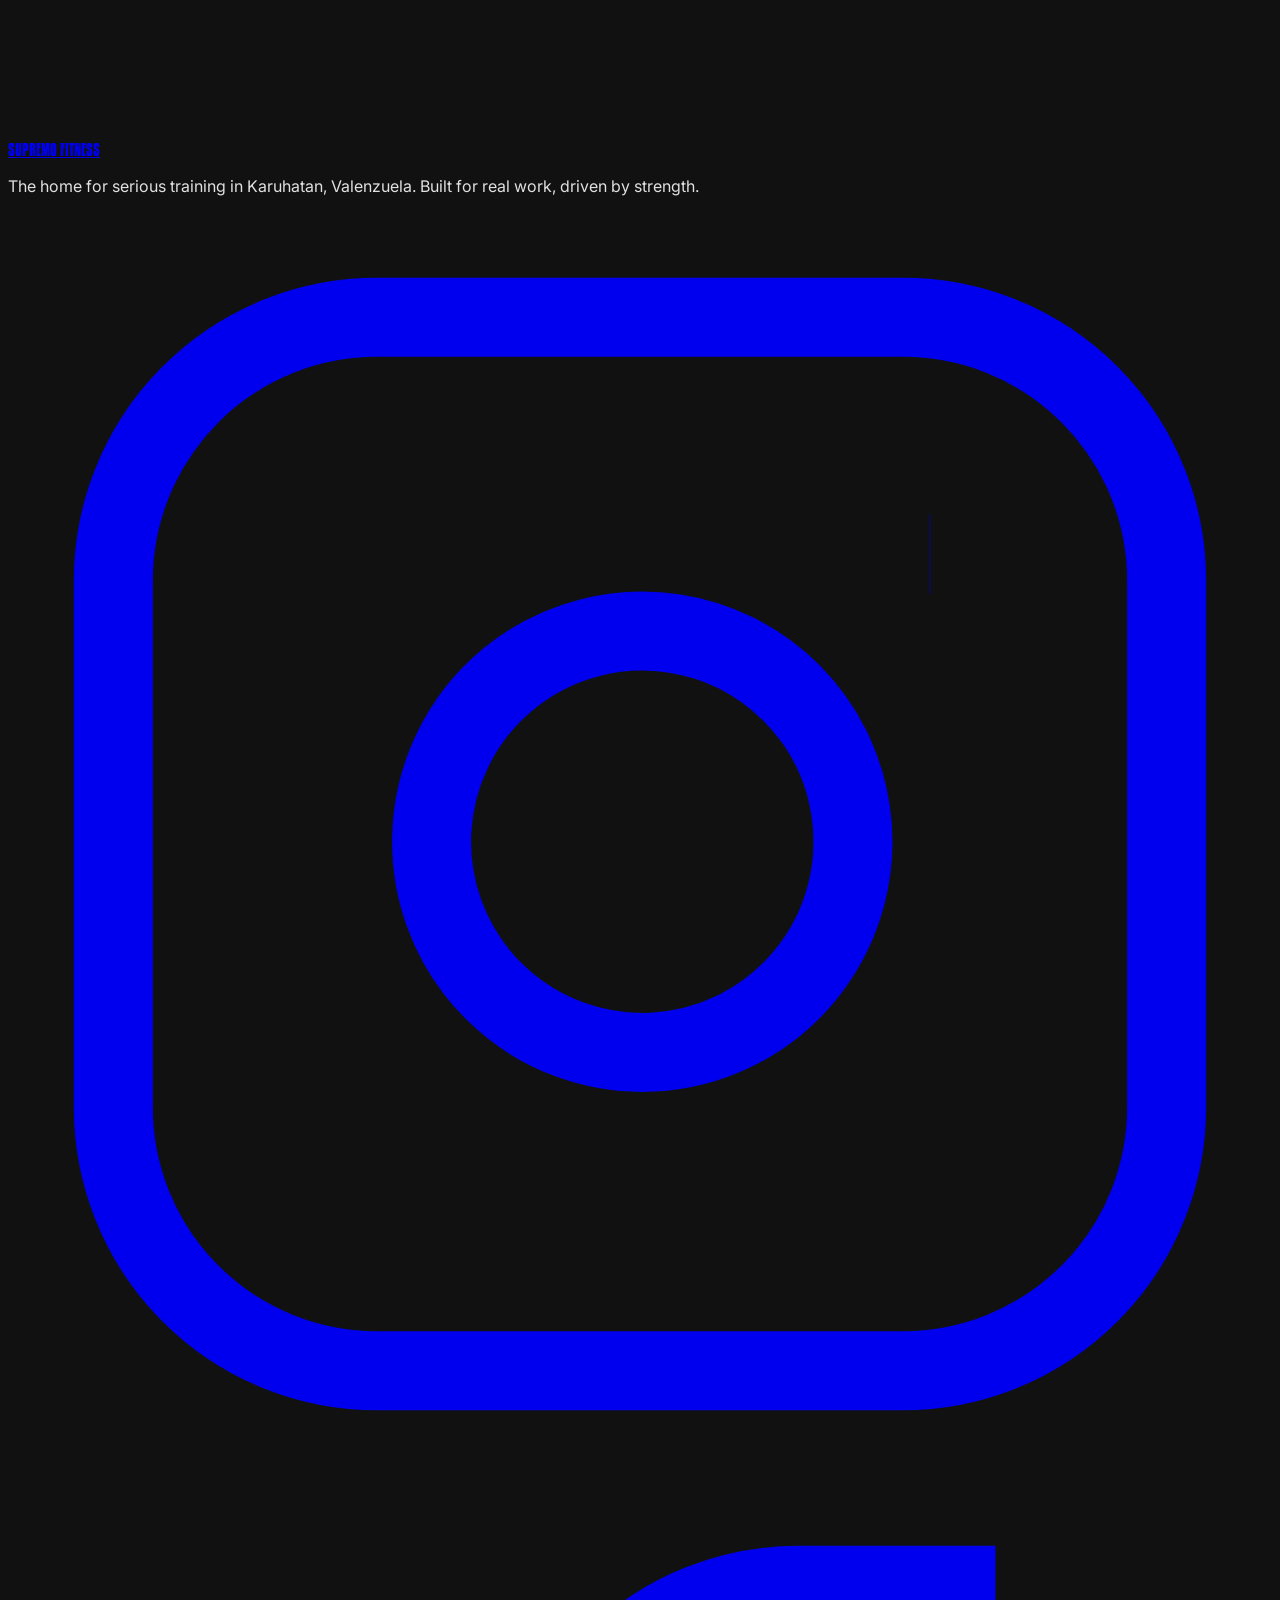
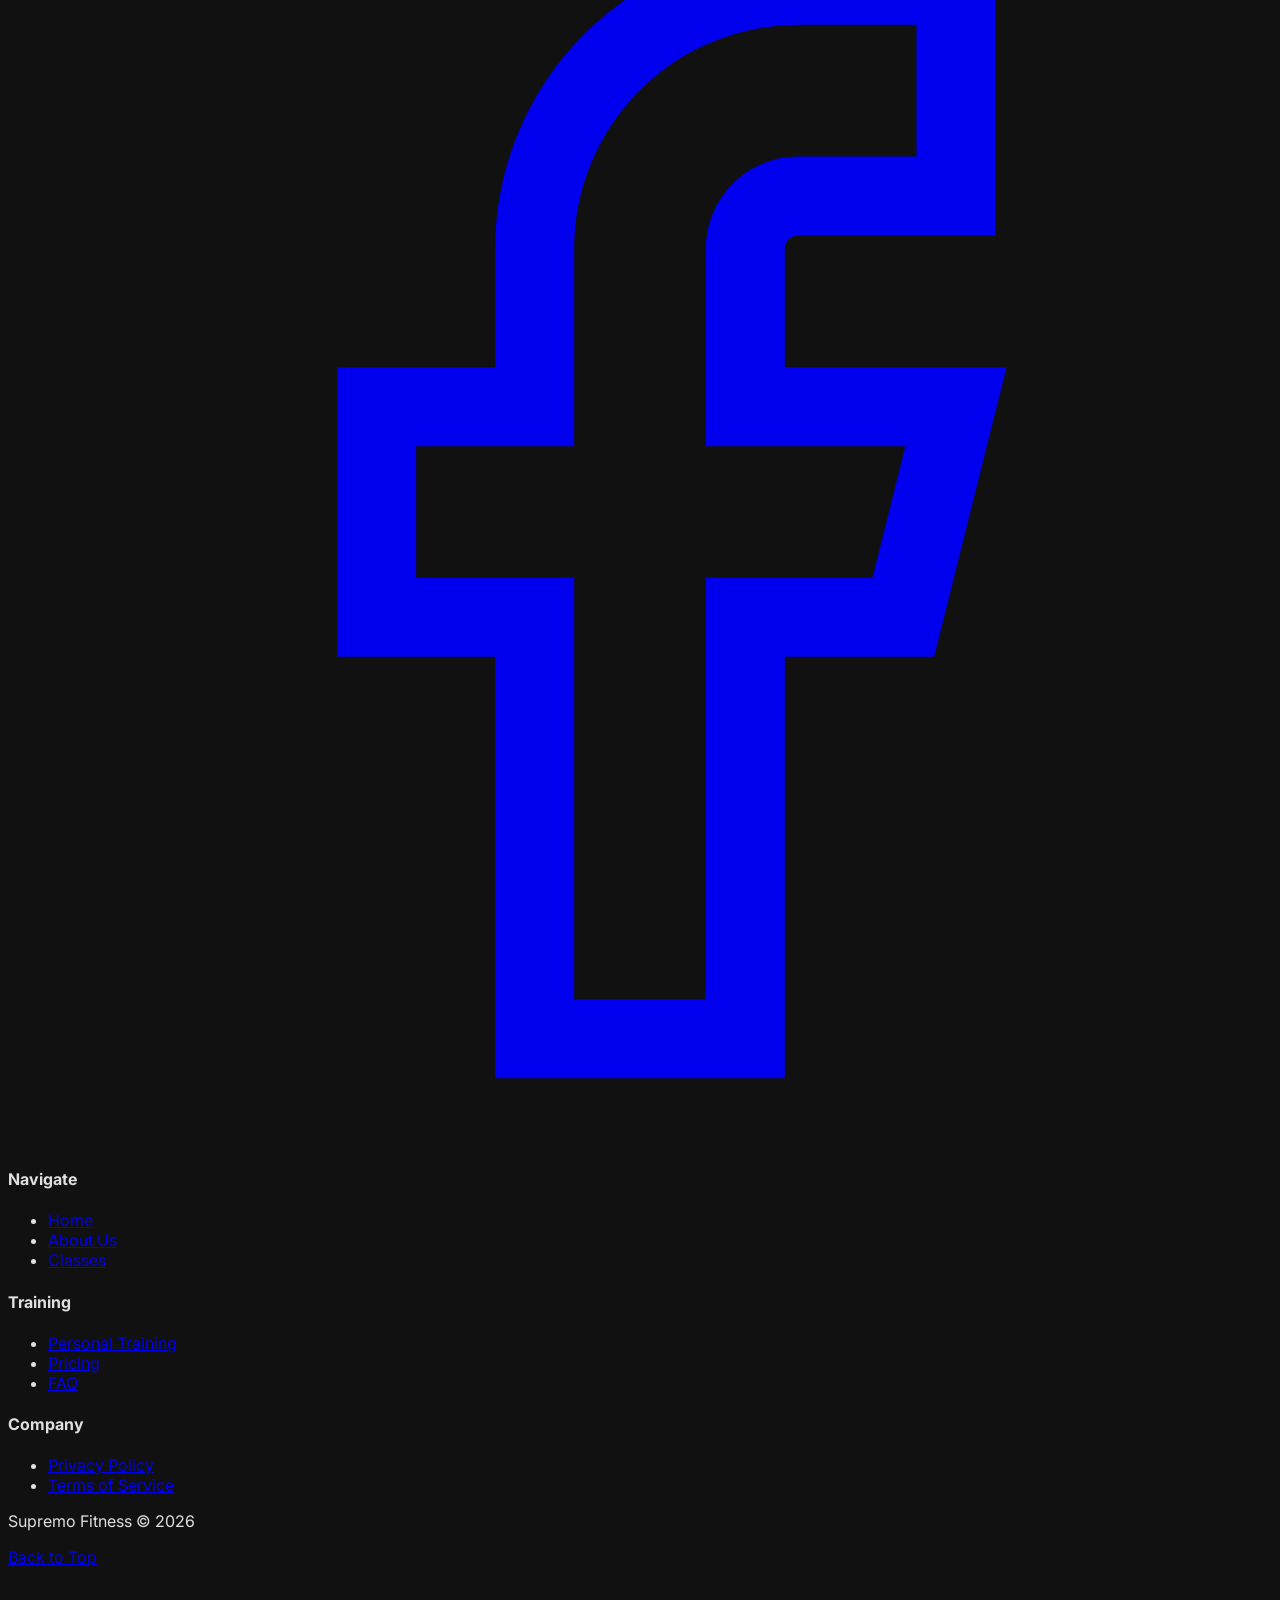
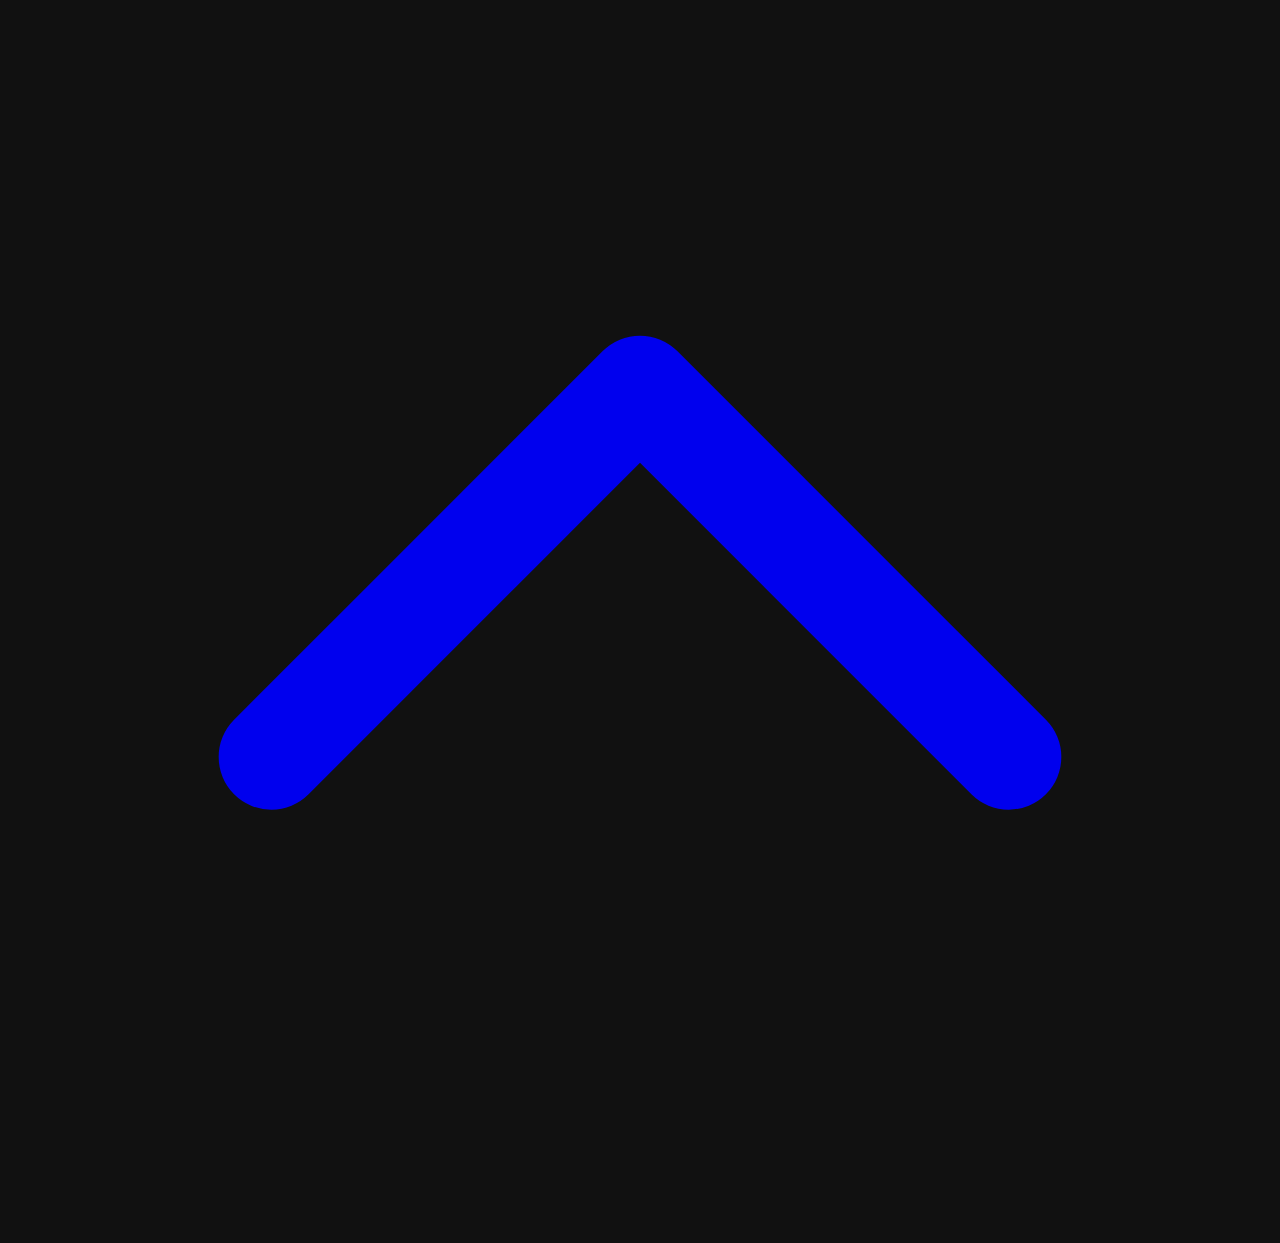
==== commit 177f44af: "Remove the button GET STARTED" ====
--- a/index.html
+++ b/index.html
@@ -597,7 +597,7 @@
               </li>
             </ul>
 
-            <div class="border-t border-white/10 pt-6 mb-6">
+            <div class="border-t border-white/10 pt-6">
               <p
                 class="text-[10px] text-gray-500 uppercase tracking-[0.2em] mb-1"
               >
@@ -608,11 +608,6 @@
                 <span class="text-lg text-gray-400 font-normal">/ session</span>
               </p>
             </div>
-            <a
-              href="#"
-              class="w-full text-center border border-white/20 text-white font-sans font-bold text-xs px-6 py-4 tracking-[0.2em] uppercase hover:bg-white hover:text-black transition-colors"
-              >GET STARTED →</a
-            >
           </div>
 
           <!-- Monthly — HIGHLIGHTED CENTER PANEL (Scale + Contrast) -->
@@ -659,7 +654,7 @@
               </li>
             </ul>
 
-            <div class="border-t border-white/20 pt-6 mb-6">
+            <div class="border-t border-white/20 pt-6">
               <p
                 class="text-[10px] text-gray-400 uppercase tracking-[0.2em] mb-1"
               >
@@ -670,12 +665,6 @@
                 <span class="text-lg text-gray-400 font-normal">/ month</span>
               </p>
             </div>
-            <!-- Inverted Button -->
-            <a
-              href="#"
-              class="w-full text-center bg-white text-black font-sans font-bold text-xs px-6 py-4 tracking-[0.2em] uppercase hover:bg-gray-200 transition-colors"
-              >GET STARTED →</a
-            >
           </div>
 
           <!-- Annual (Standard Outer Card) -->
@@ -718,7 +707,7 @@
               </li>
             </ul>
 
-            <div class="border-t border-white/10 pt-6 mb-6">
+            <div class="border-t border-white/10 pt-6">
               <p
                 class="text-[10px] text-gray-500 uppercase tracking-[0.2em] mb-1"
               >
@@ -729,11 +718,6 @@
                 <span class="text-lg text-gray-400 font-normal">/ year</span>
               </p>
             </div>
-            <a
-              href="#"
-              class="w-full text-center border border-white/20 text-white font-sans font-bold text-xs px-6 py-4 tracking-[0.2em] uppercase hover:bg-white hover:text-black transition-colors"
-              >GET STARTED →</a
-            >
           </div>
         </div>
       </div>
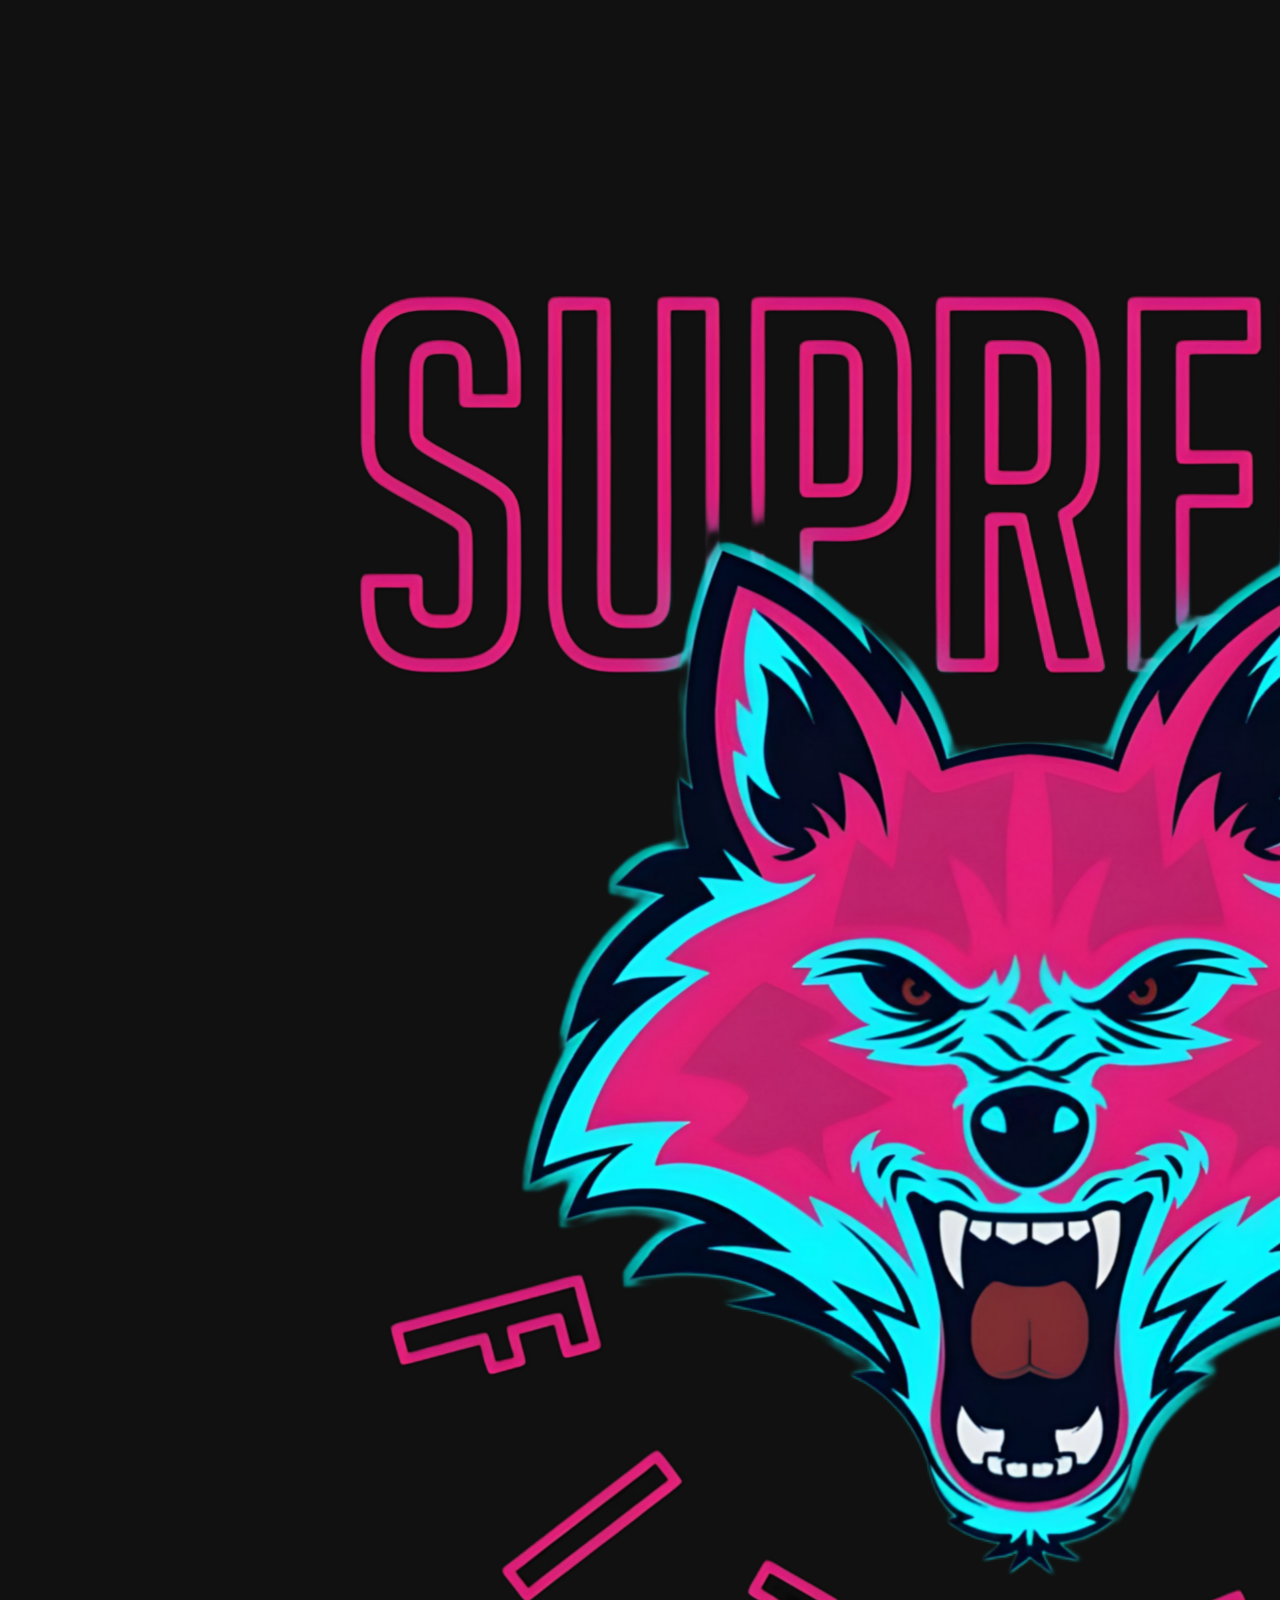
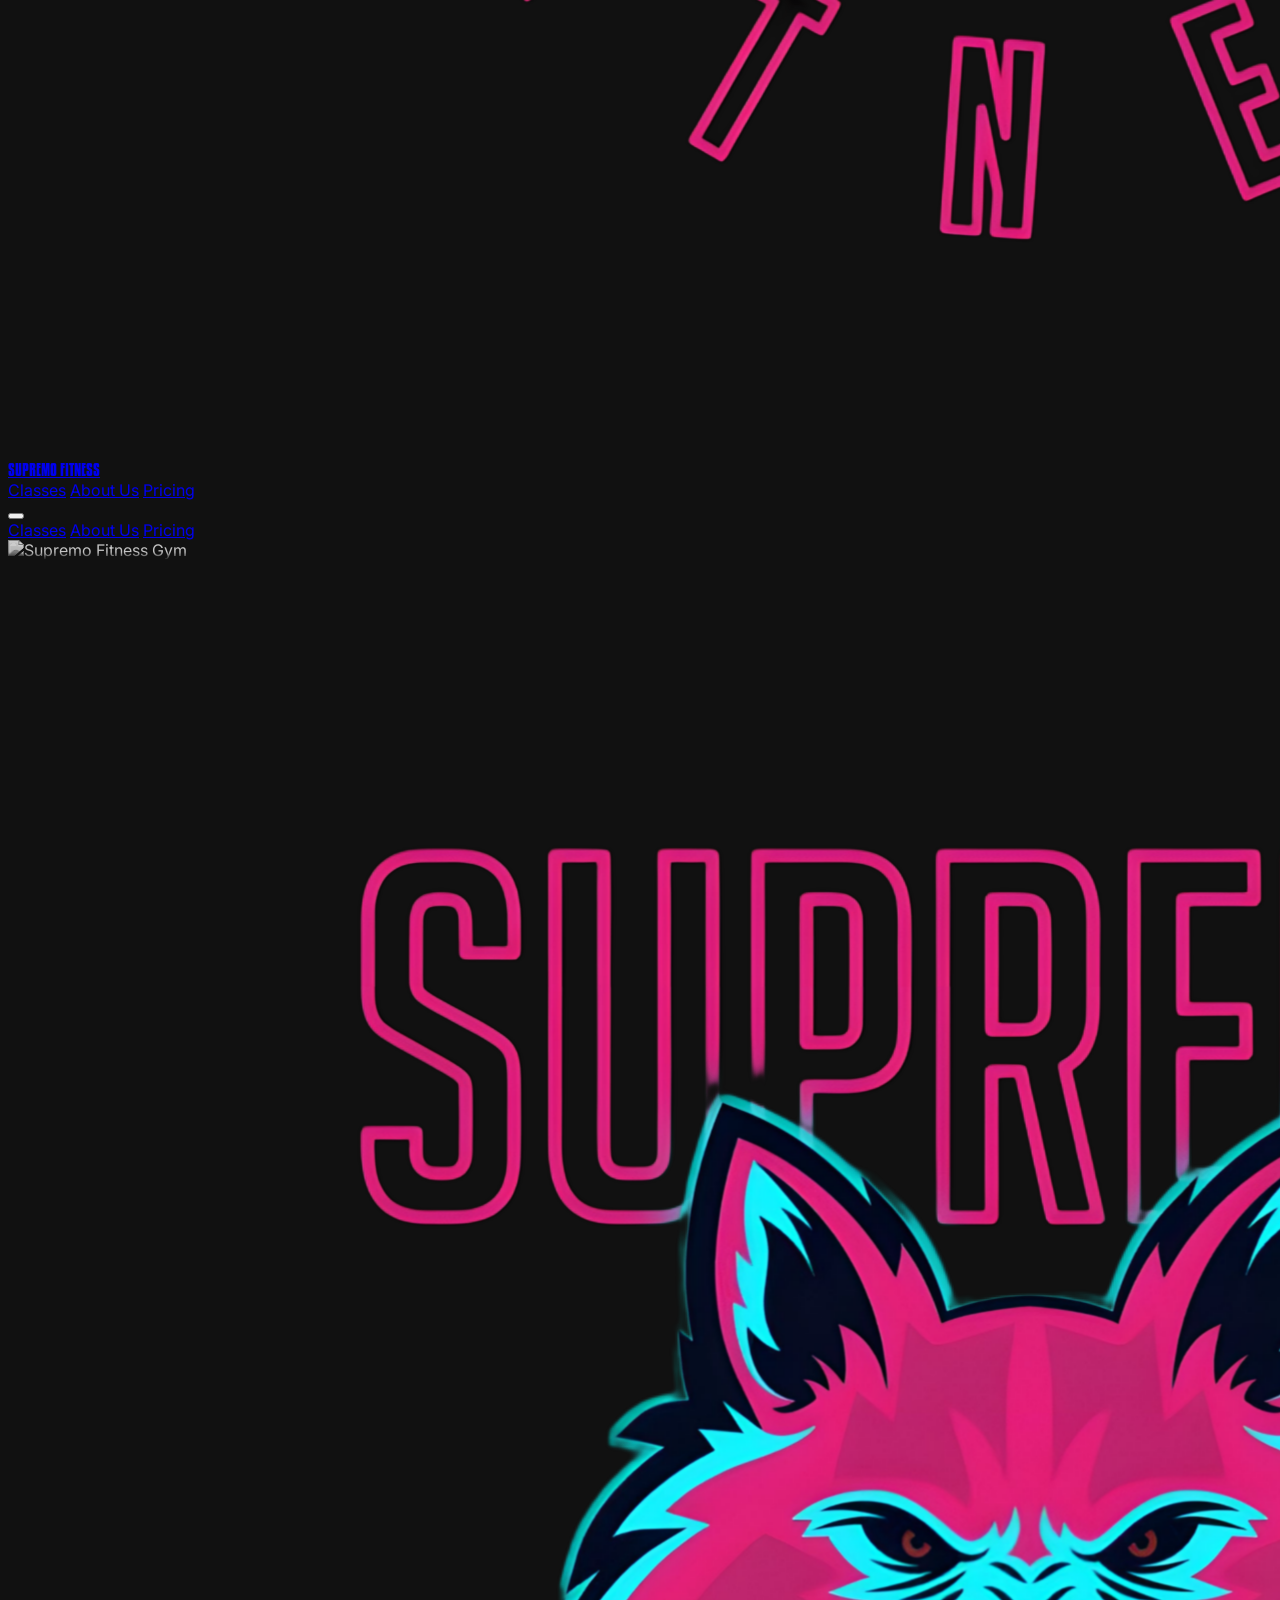
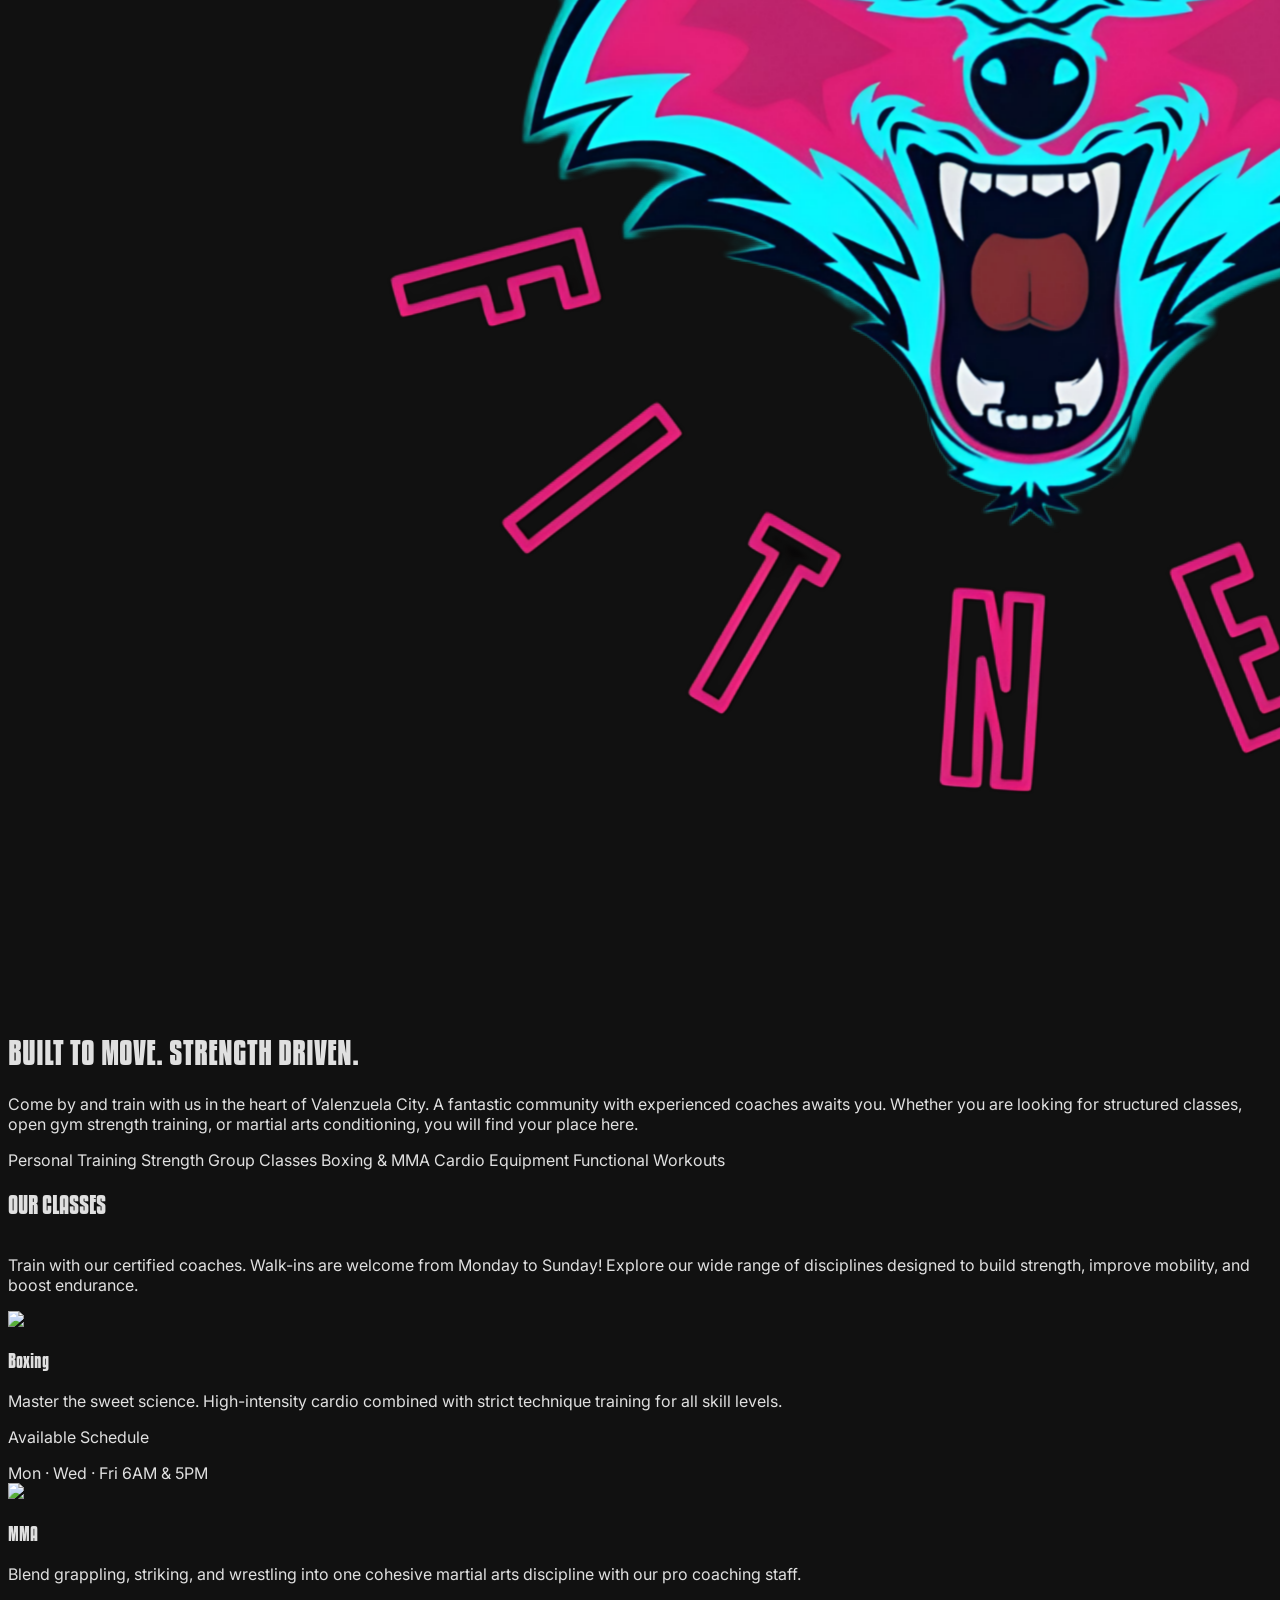
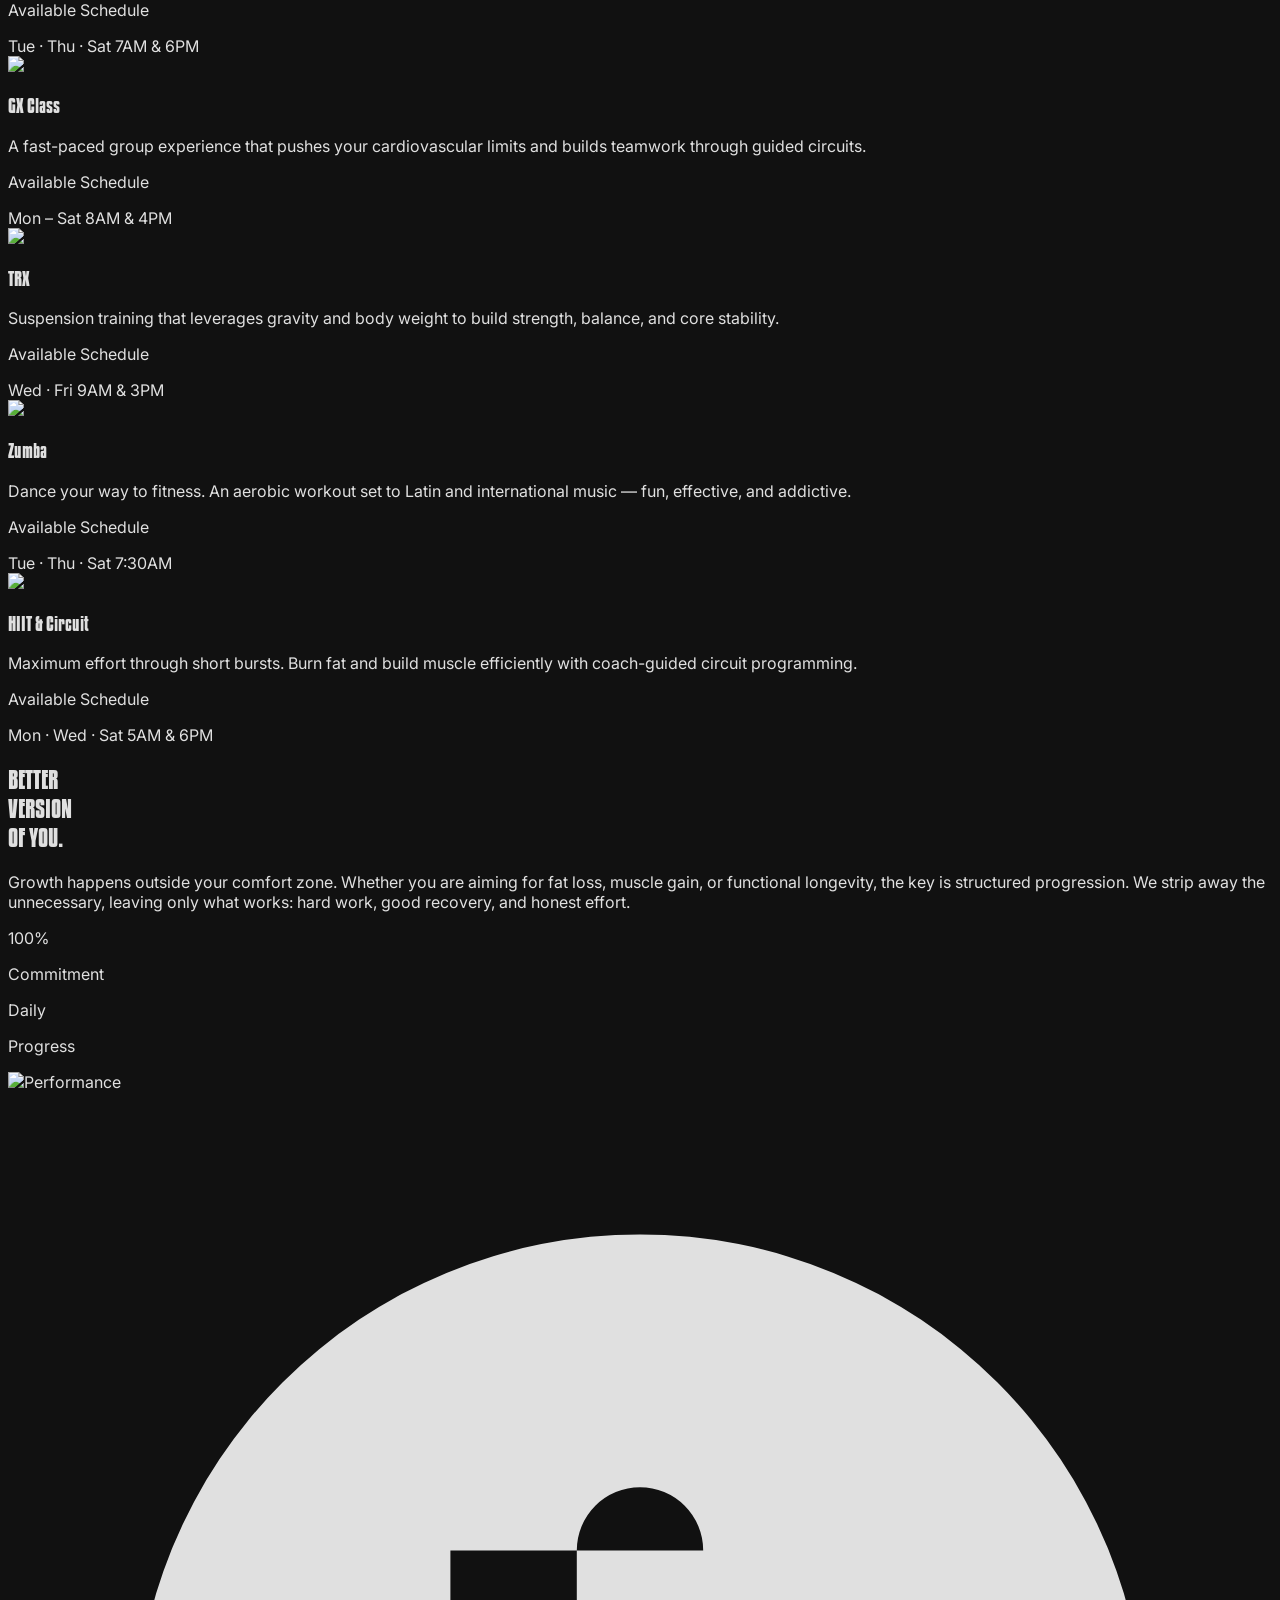
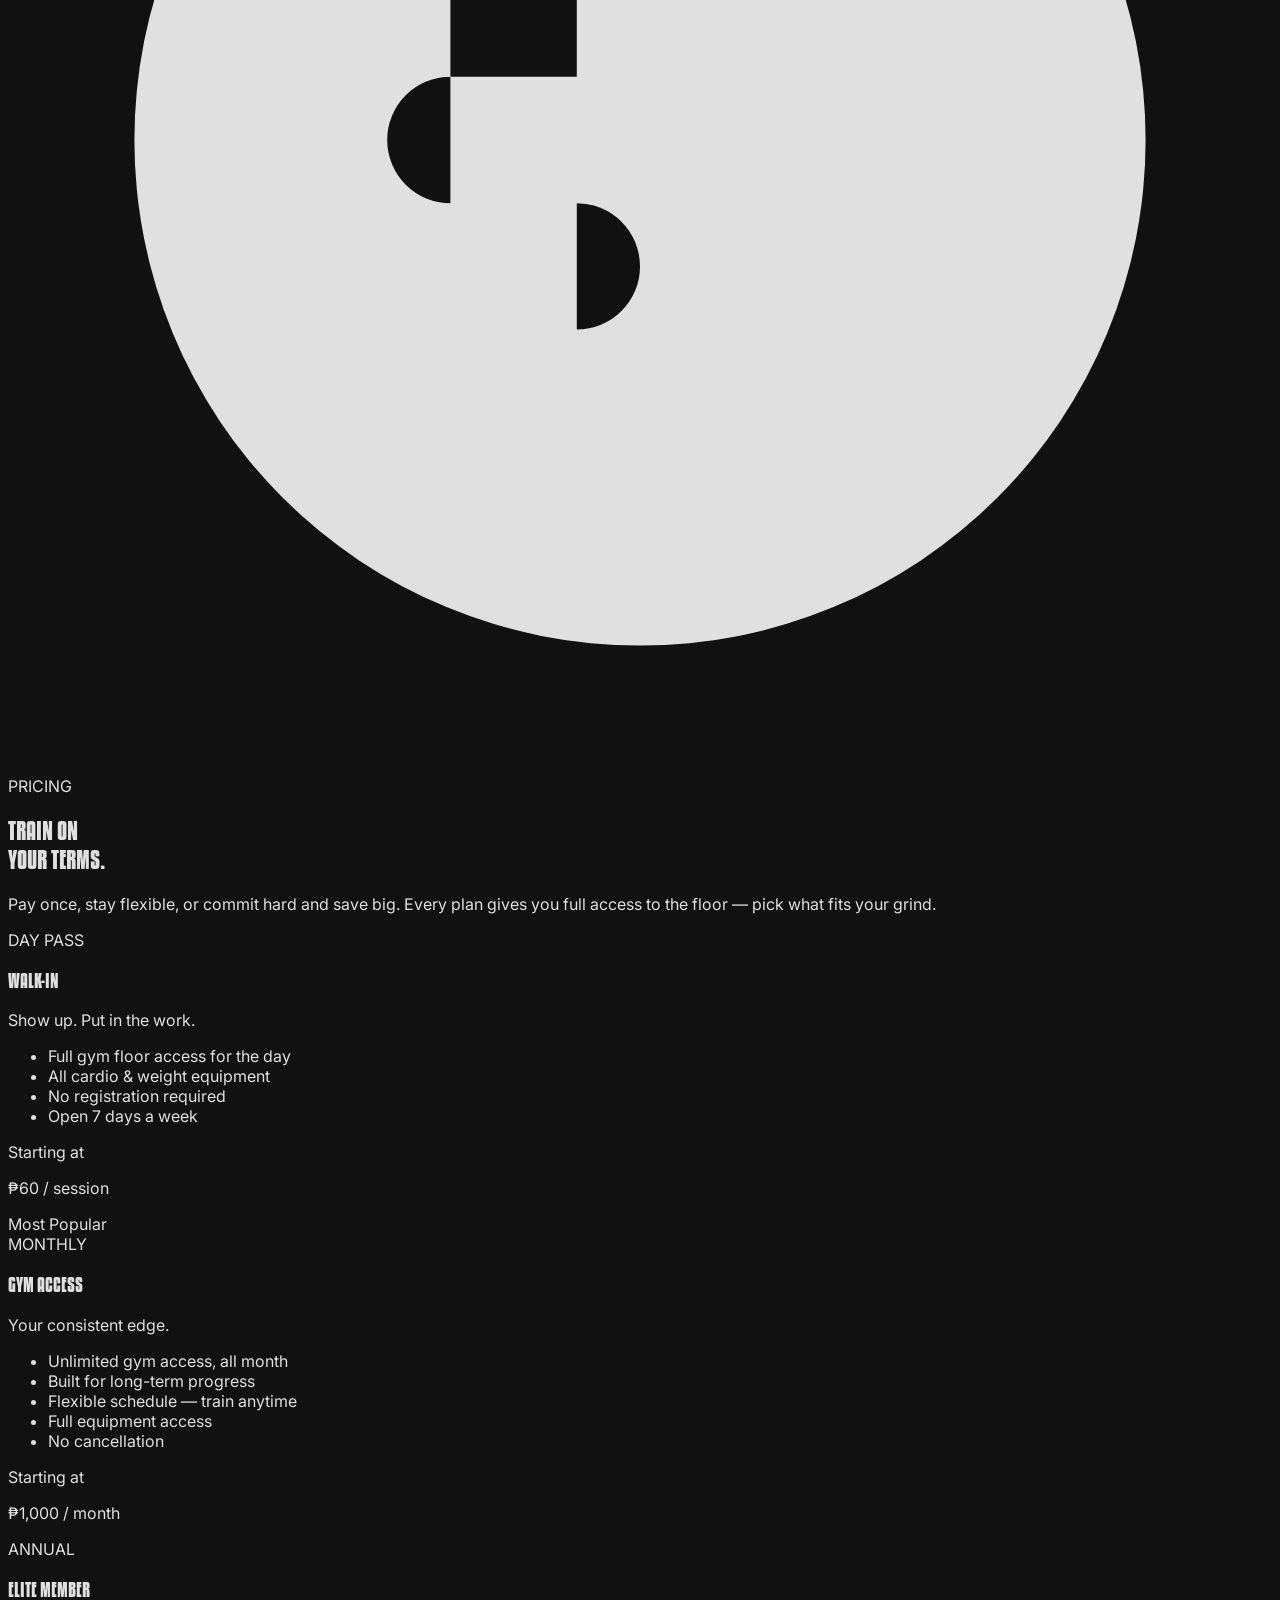
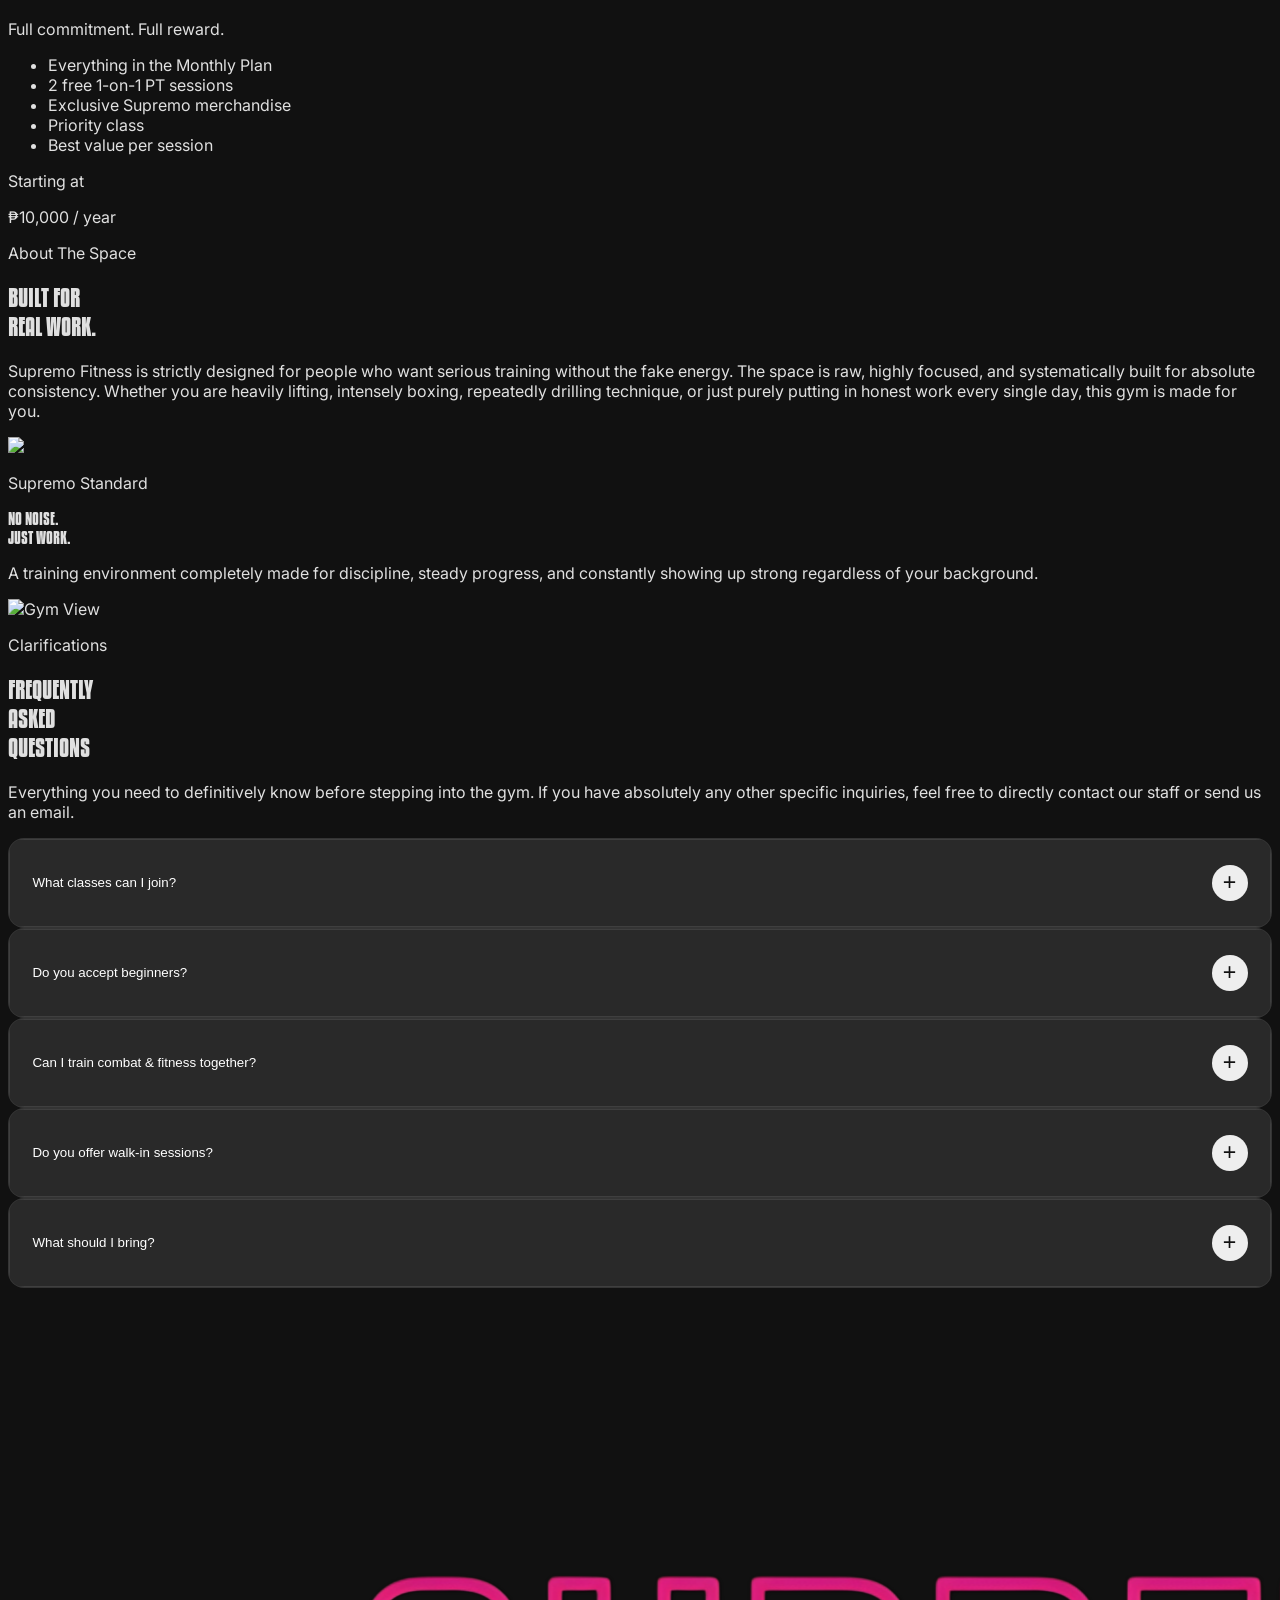
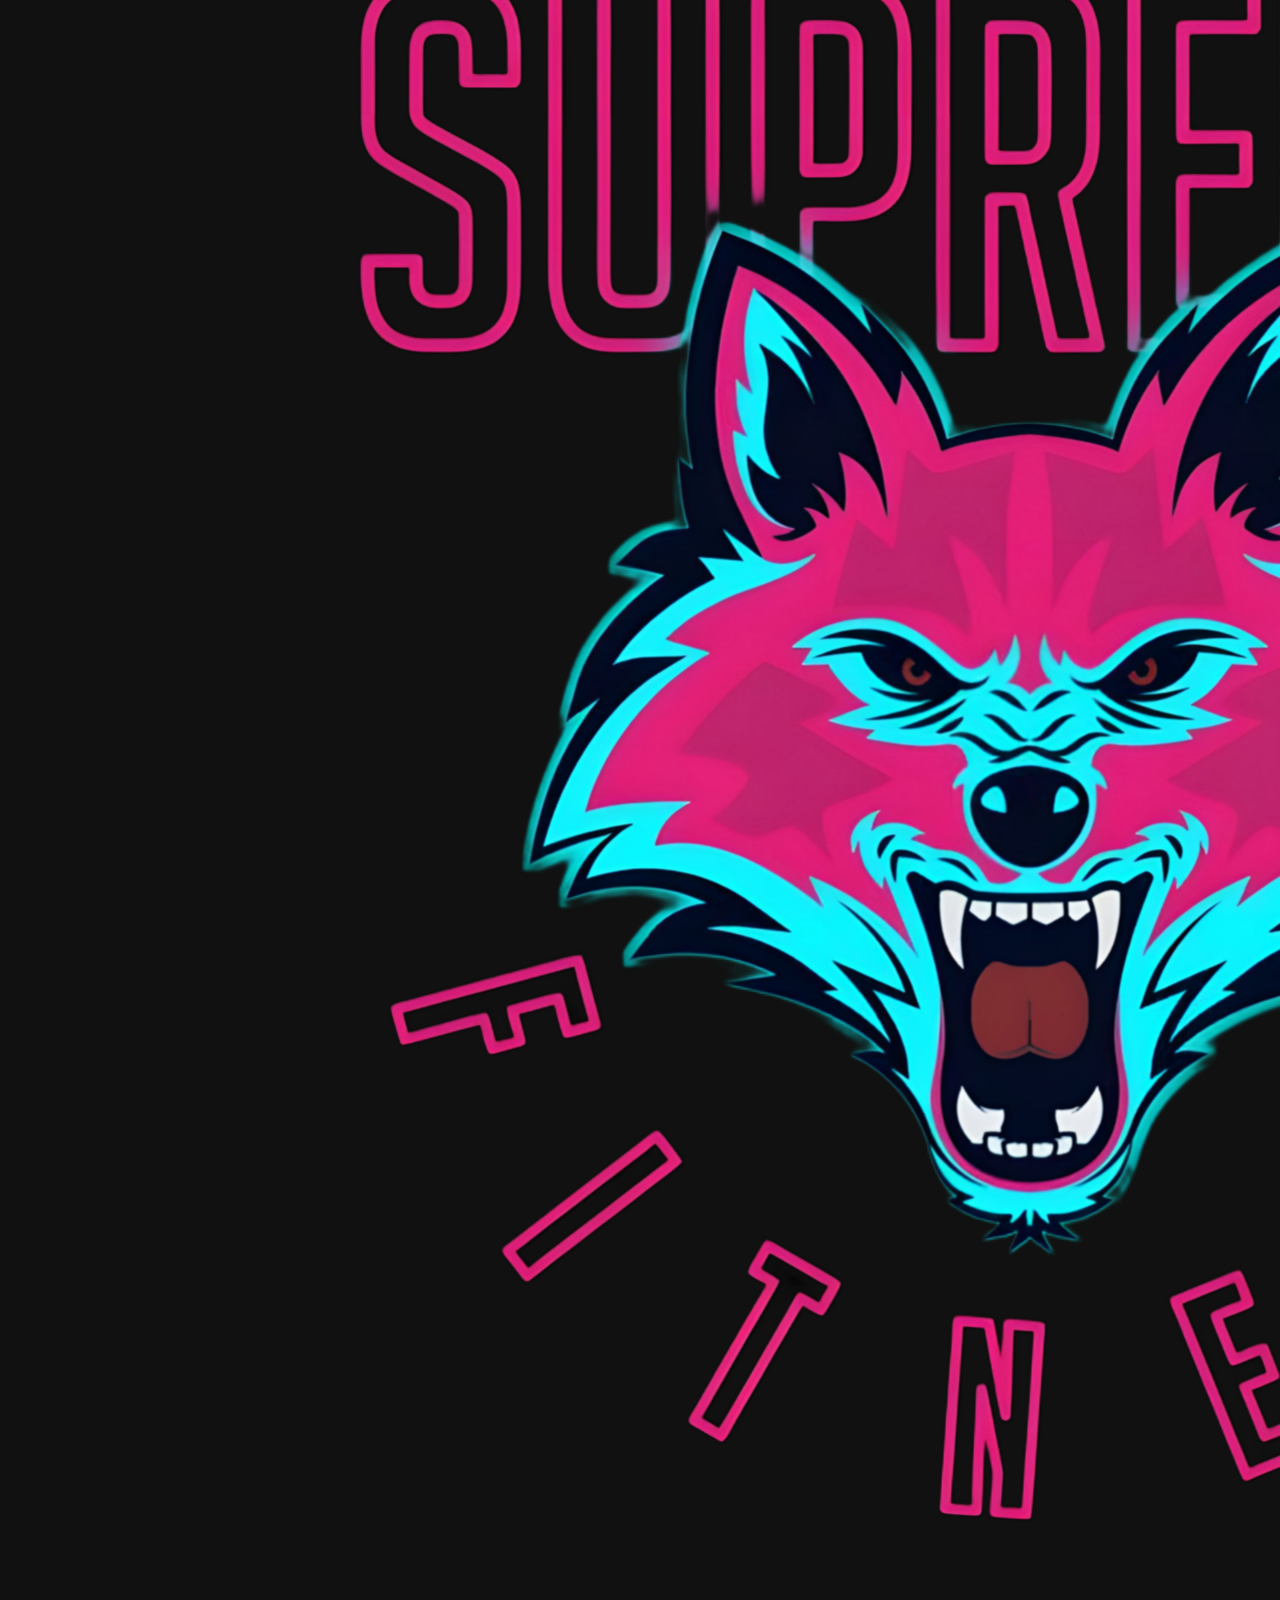
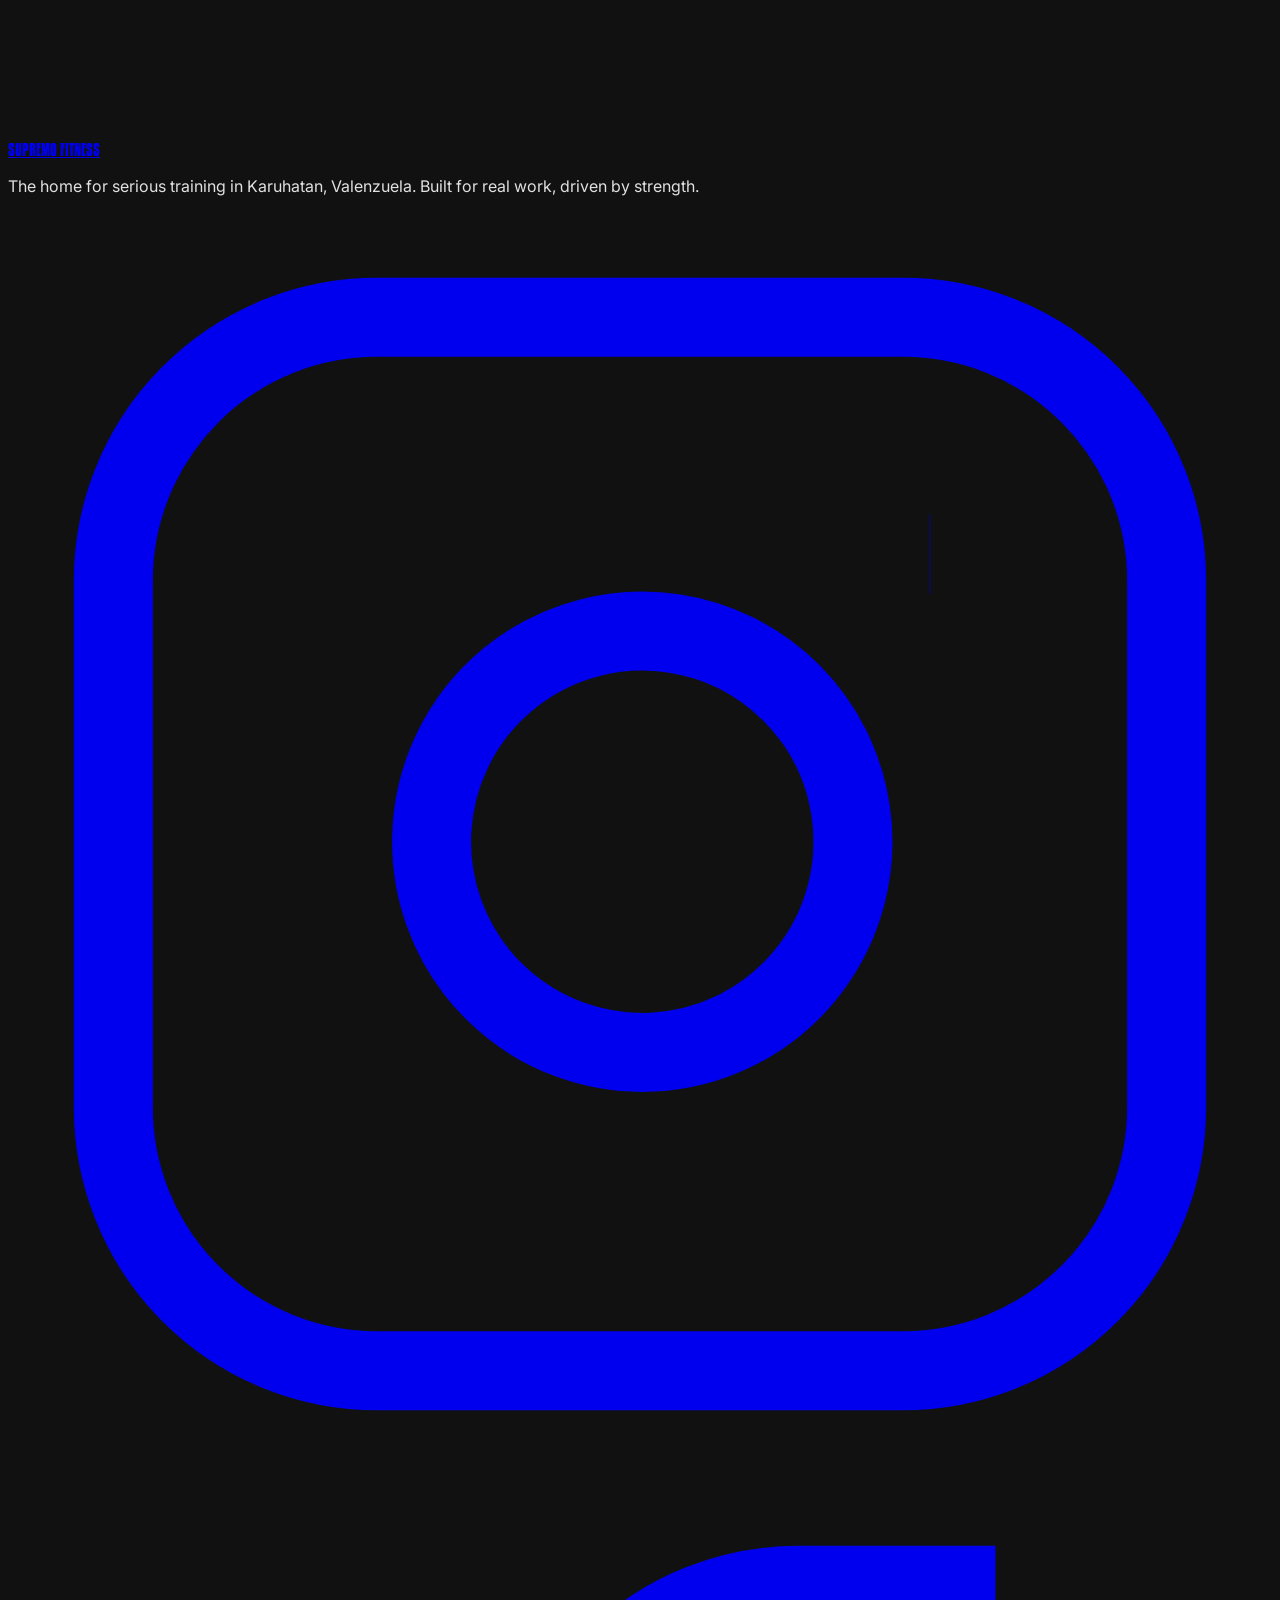
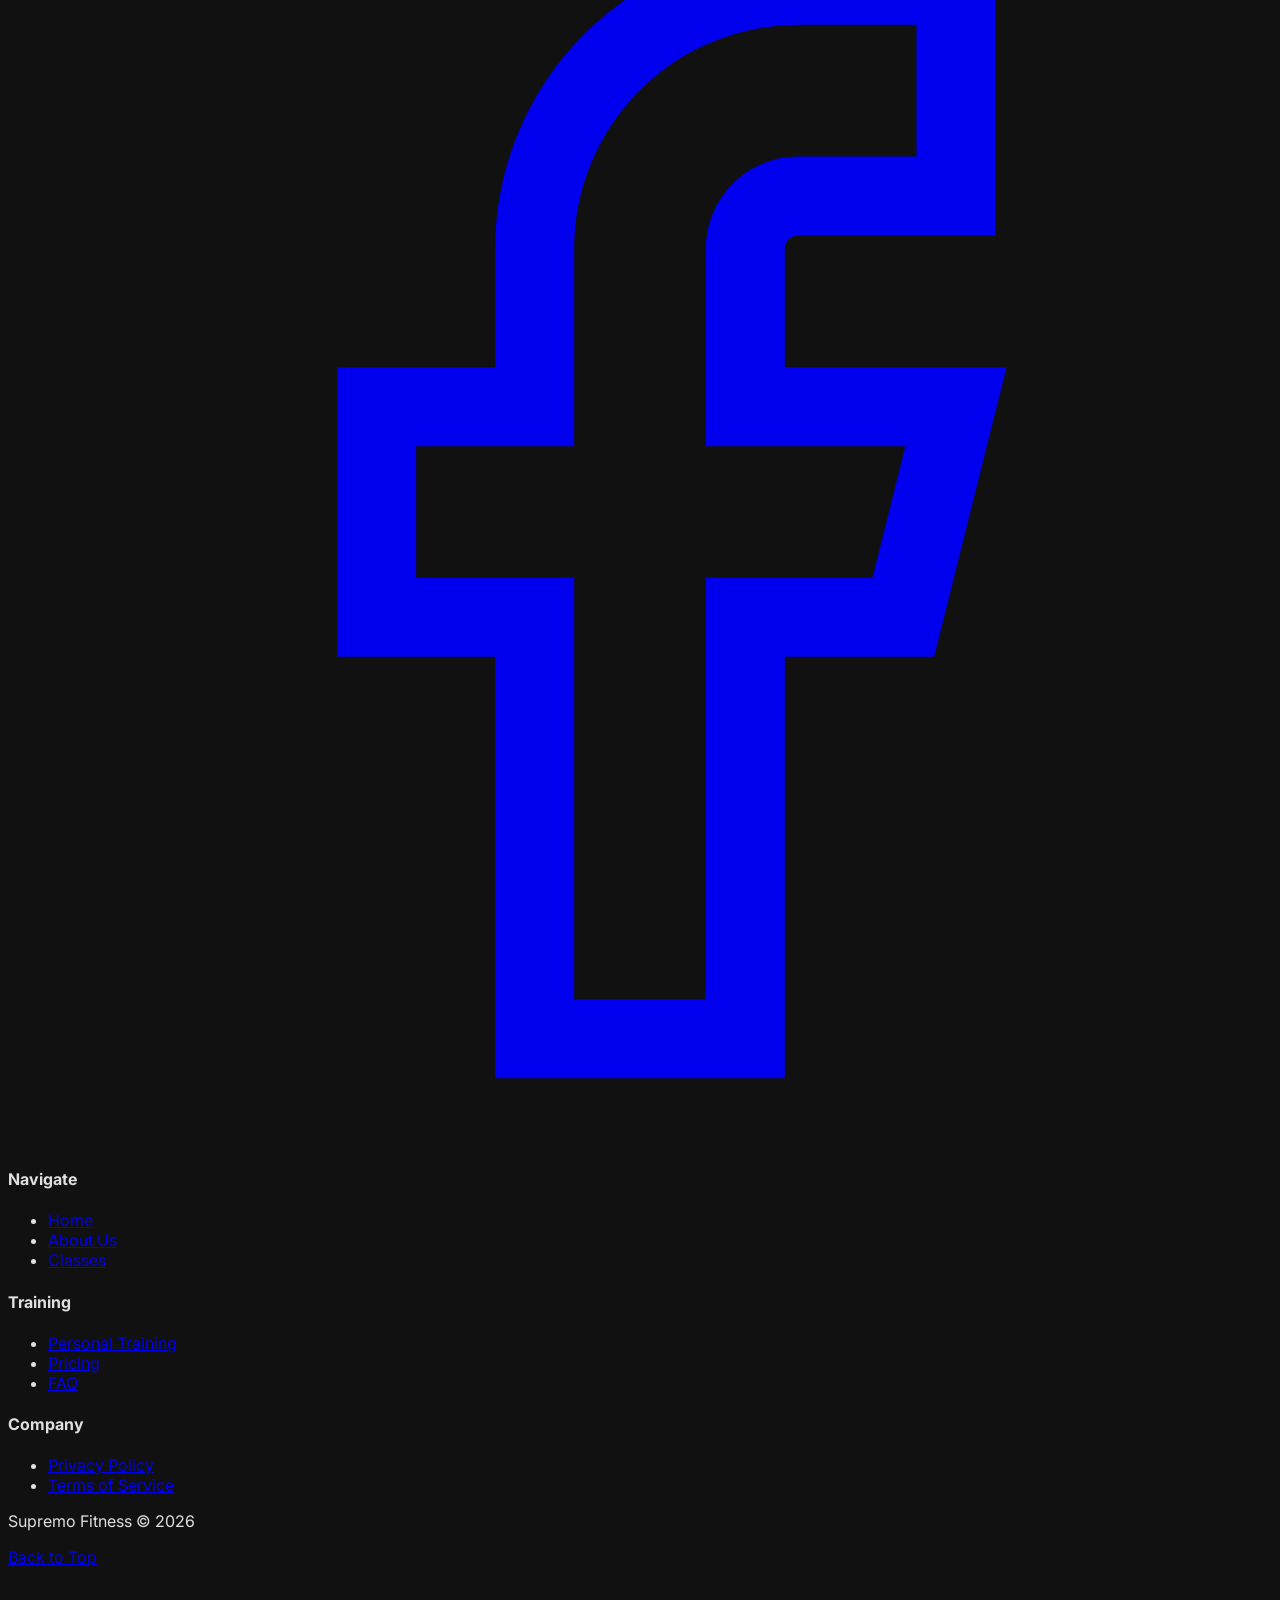
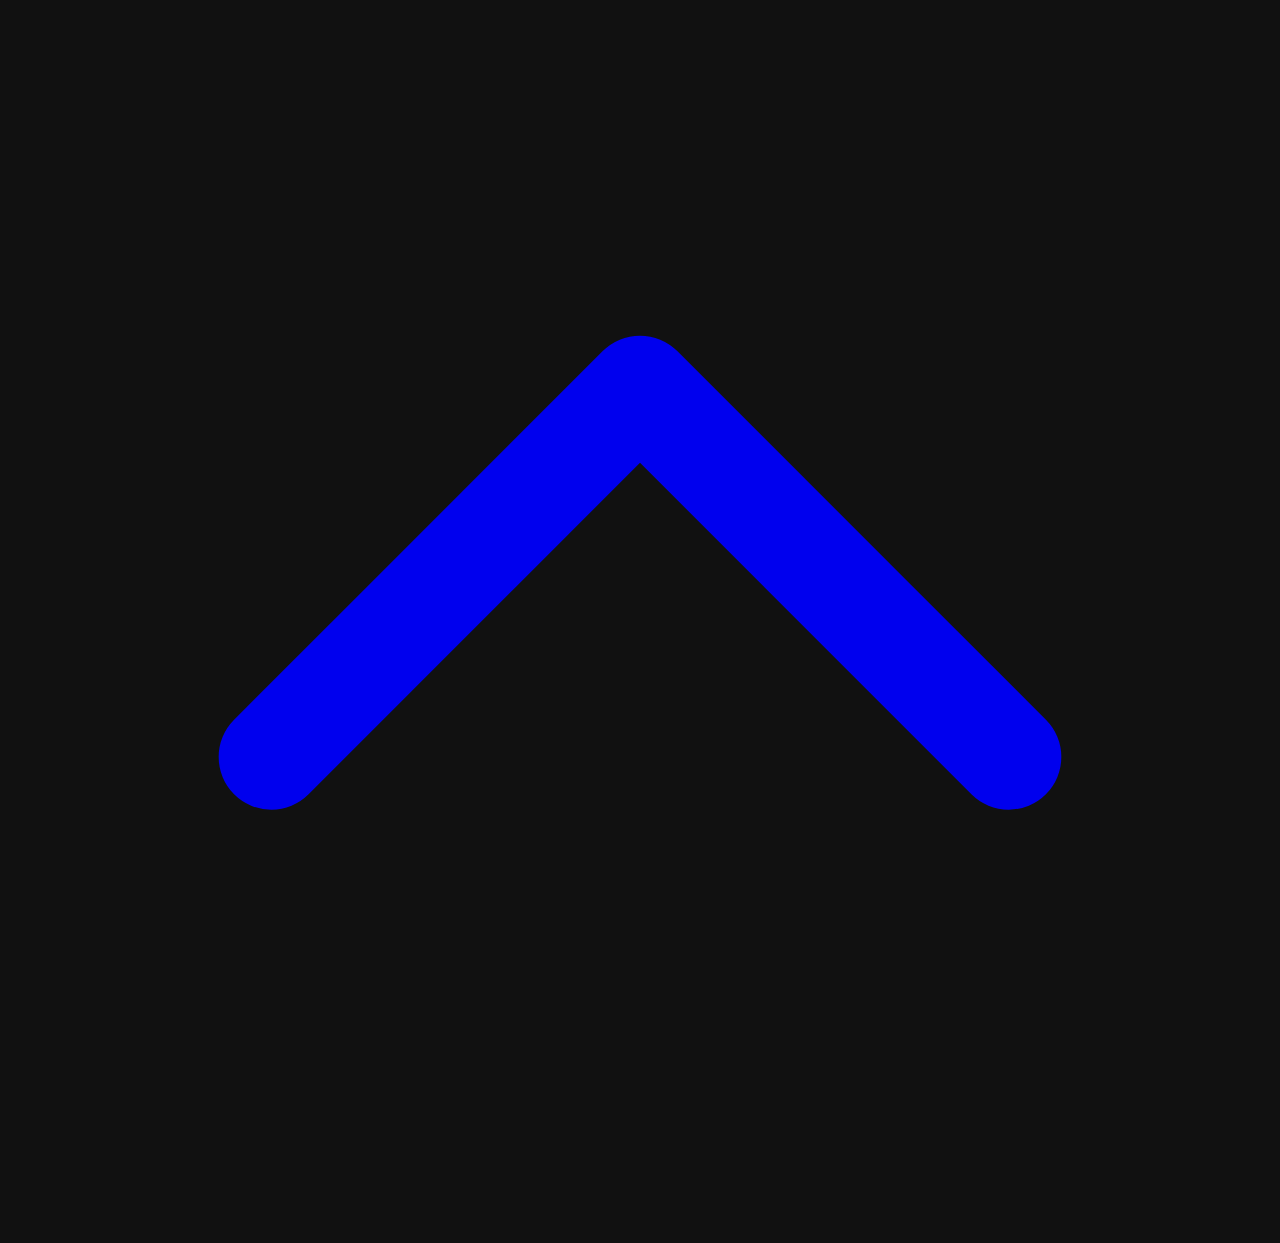
==== commit d3892fdd: "Info  update" ====
--- a/index.html
+++ b/index.html
@@ -627,7 +627,7 @@
             <h3
               class="font-kenyan text-5xl md:text-6xl uppercase tracking-wider leading-none mb-2 text-white"
             >
-              ALL ACCESS
+              GYM ACCESS
             </h3>
             <p class="text-gray-400 text-sm mb-8">Your consistent edge.</p>
 
@@ -638,11 +638,11 @@
               </li>
               <li class="flex items-center gap-3">
                 <span class="w-1.5 h-1.5 bg-white flex-shrink-0"></span>
-                <span class="text-gray-100 text-sm">All group classes included</span>
+                <span class="text-gray-100 text-sm">Built for long-term progress</span>
               </li>
               <li class="flex items-center gap-3">
                 <span class="w-1.5 h-1.5 bg-white flex-shrink-0"></span>
-                <span class="text-gray-100 text-sm">No lock-in contract</span>
+                <span class="text-gray-100 text-sm">Flexible schedule — train anytime</span>
               </li>
               <li class="flex items-center gap-3">
                 <span class="w-1.5 h-1.5 bg-white flex-shrink-0"></span>
@@ -687,7 +687,7 @@
             <ul class="space-y-3 flex-grow mb-10">
               <li class="flex items-center gap-3">
                 <span class="w-1.5 h-1.5 bg-gray-500 flex-shrink-0"></span>
-                <span class="text-gray-300 text-sm">Everything in Monthly</span>
+                <span class="text-gray-300 text-sm">Everything in the Monthly Plan</span>
               </li>
               <li class="flex items-center gap-3">
                 <span class="w-1.5 h-1.5 bg-gray-500 flex-shrink-0"></span>
@@ -699,7 +699,7 @@
               </li>
               <li class="flex items-center gap-3">
                 <span class="w-1.5 h-1.5 bg-gray-500 flex-shrink-0"></span>
-                <span class="text-gray-300 text-sm">Priority class booking</span>
+                <span class="text-gray-300 text-sm">Priority class</span>
               </li>
               <li class="flex items-center gap-3">
                 <span class="w-1.5 h-1.5 bg-gray-500 flex-shrink-0"></span>
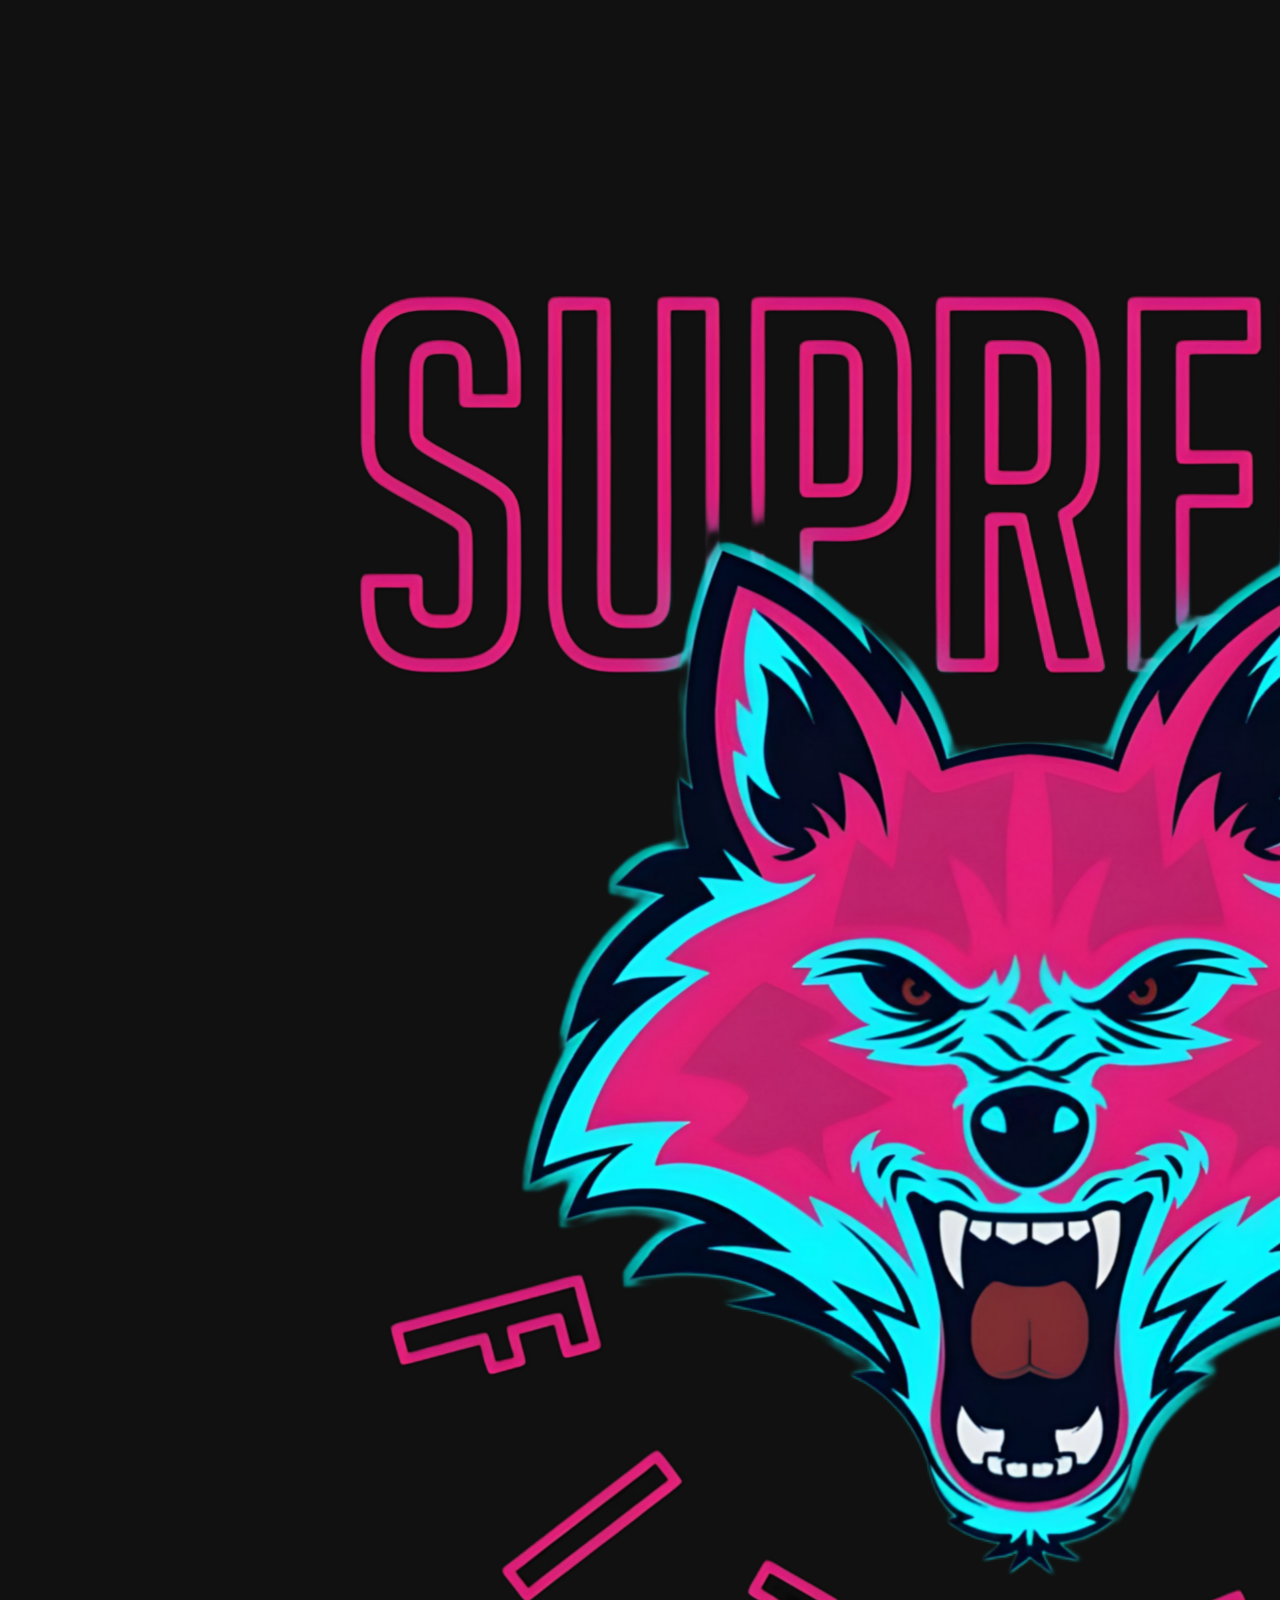
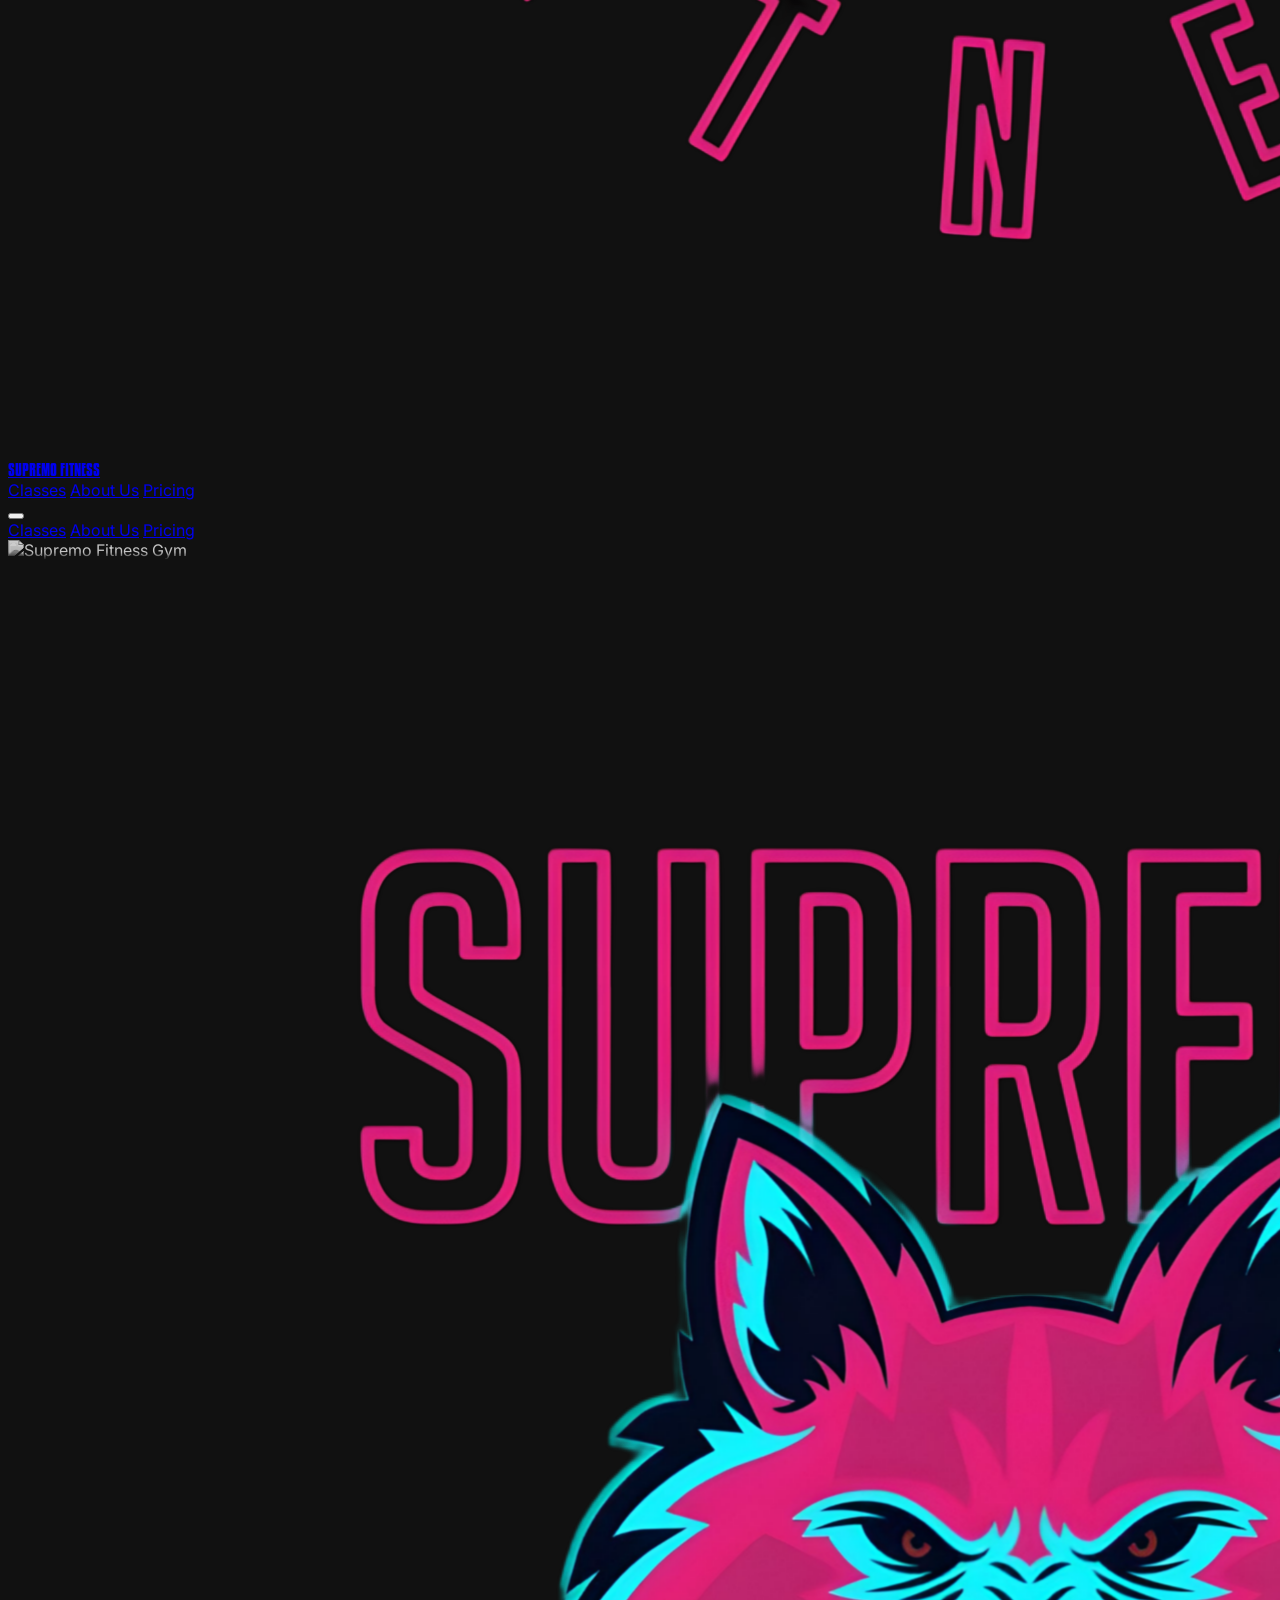
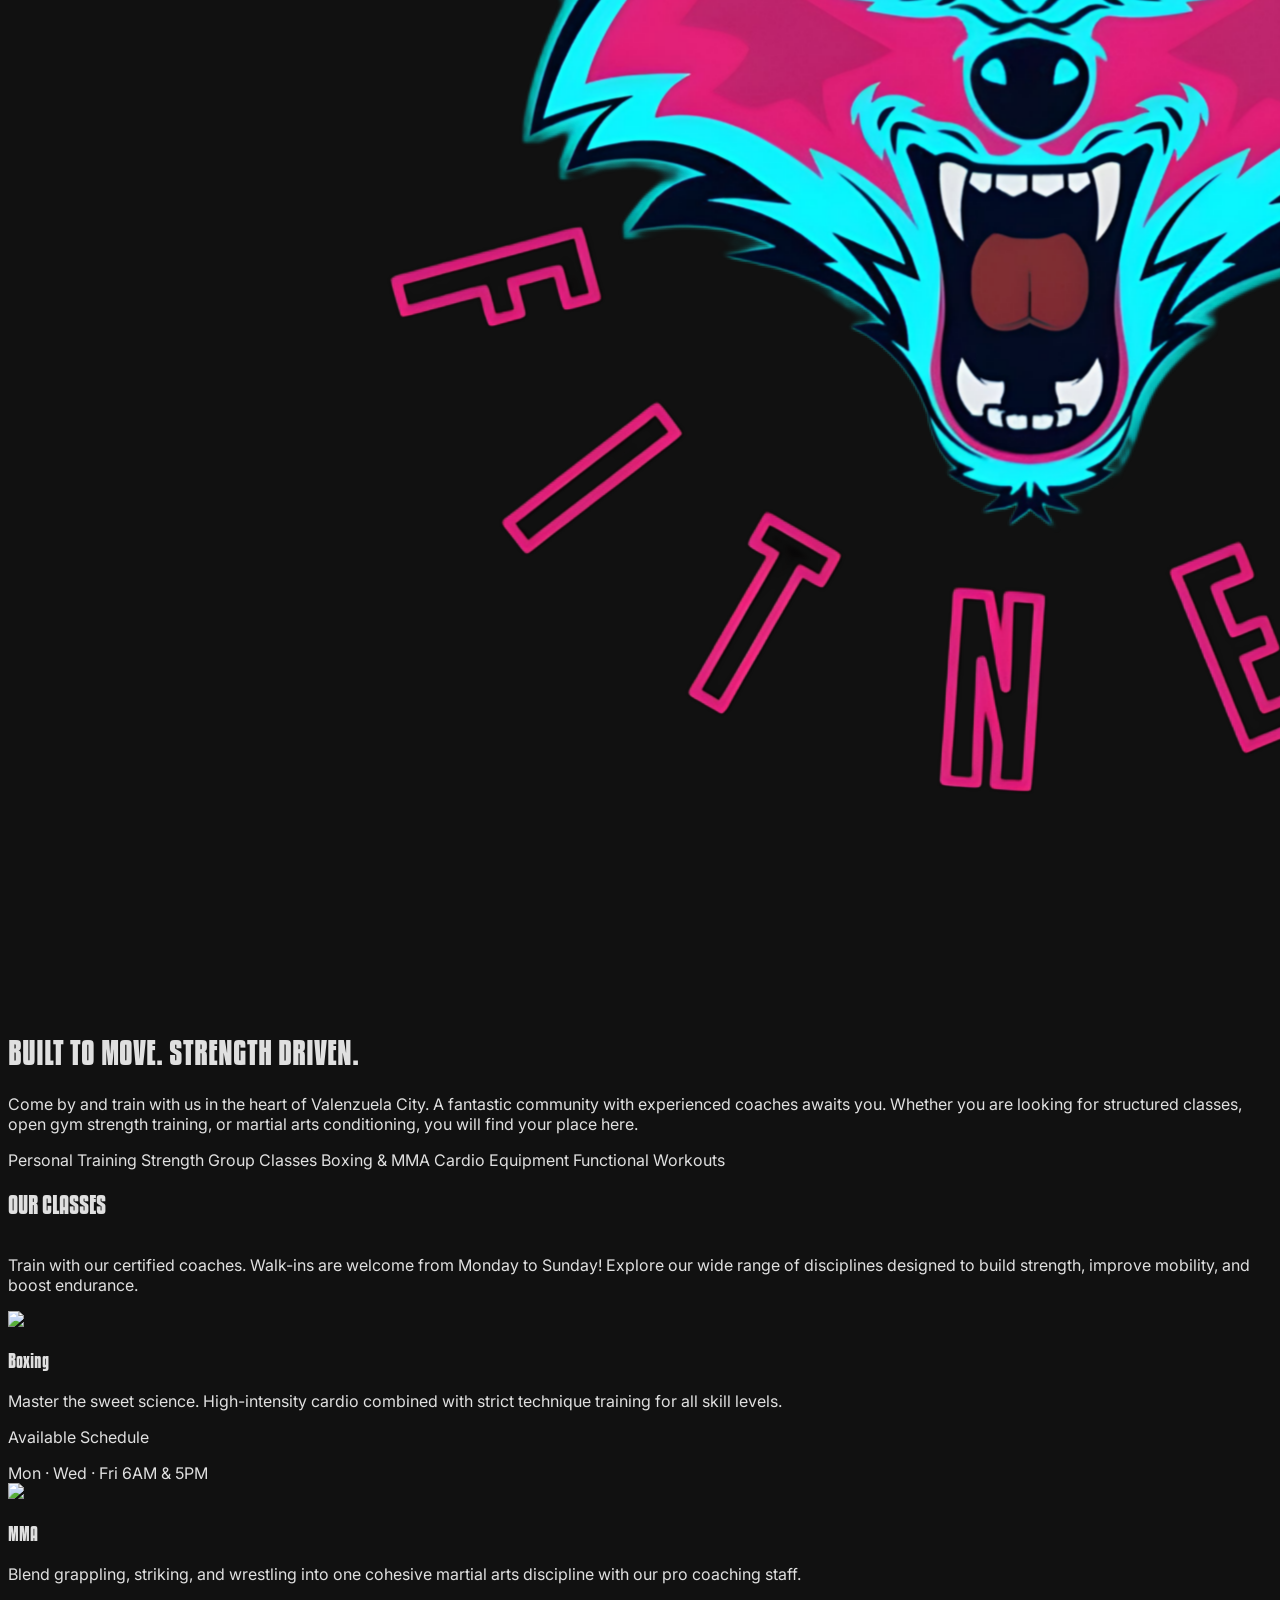
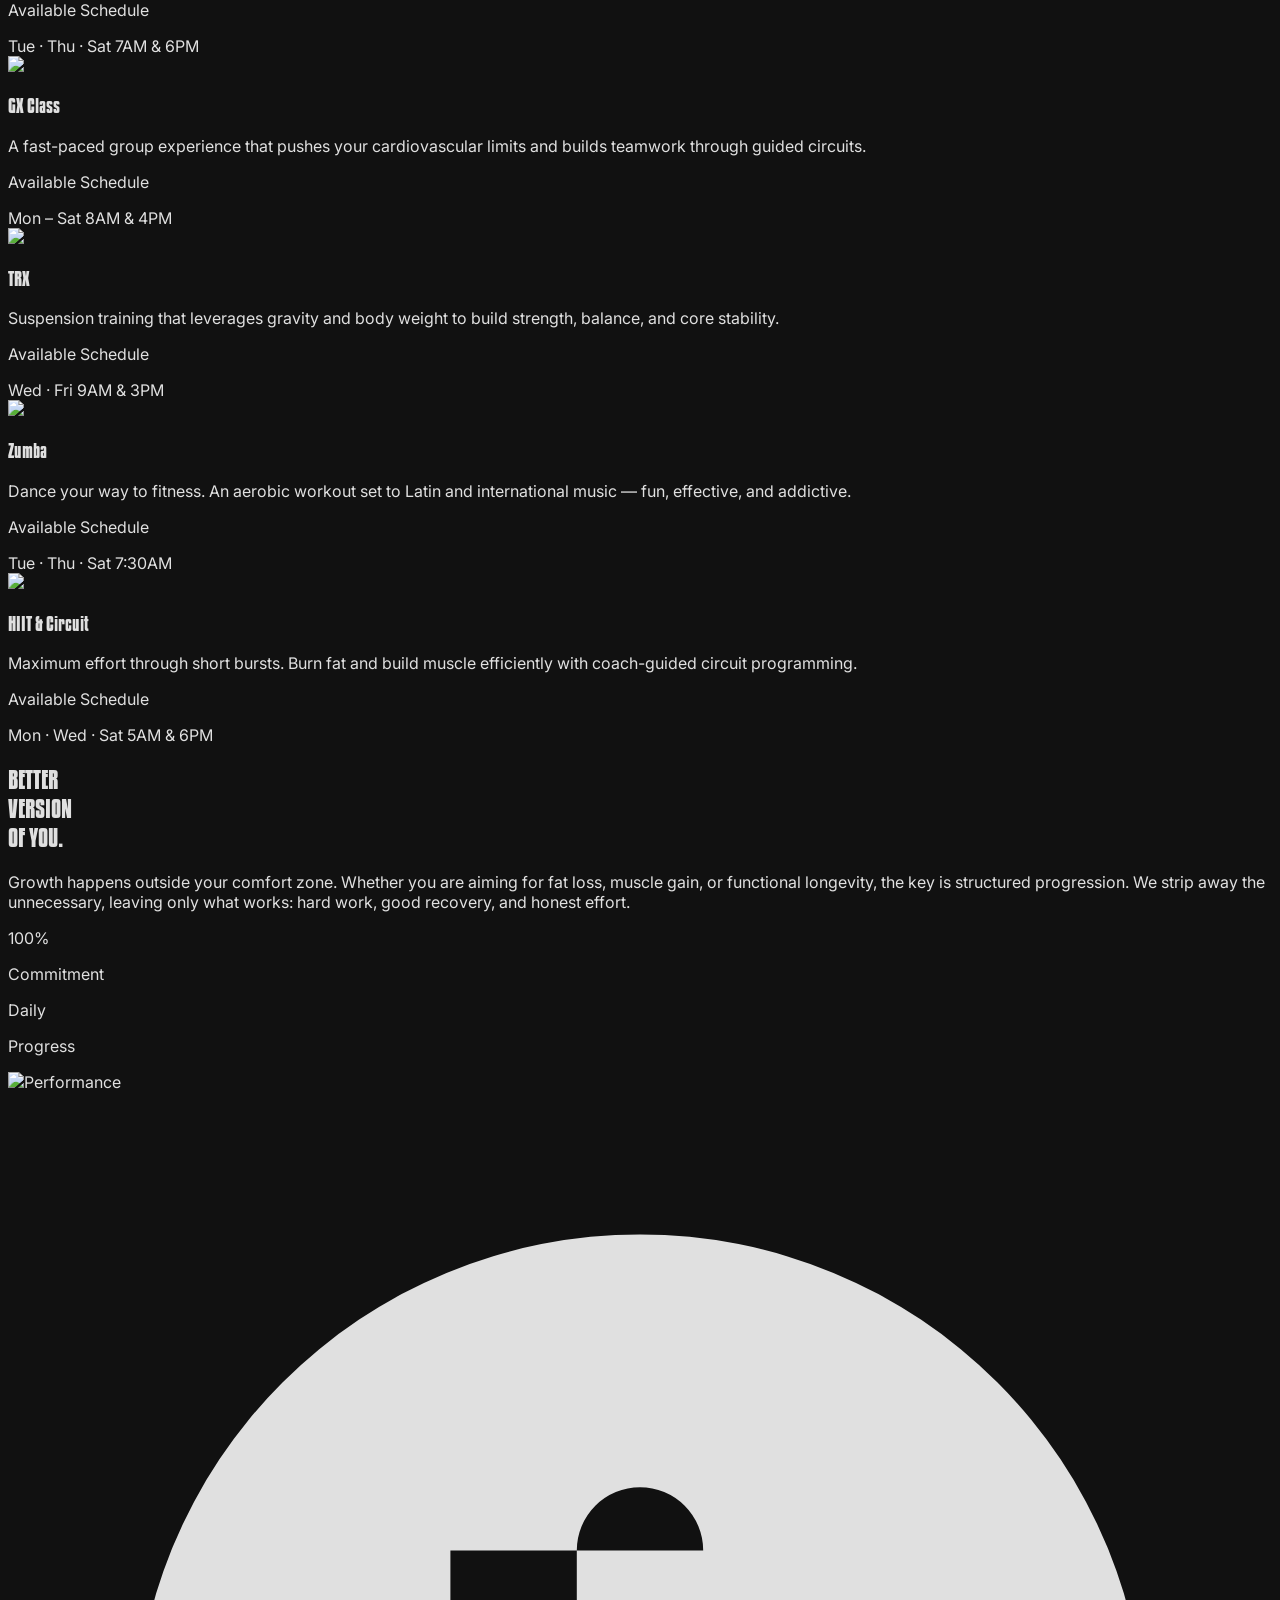
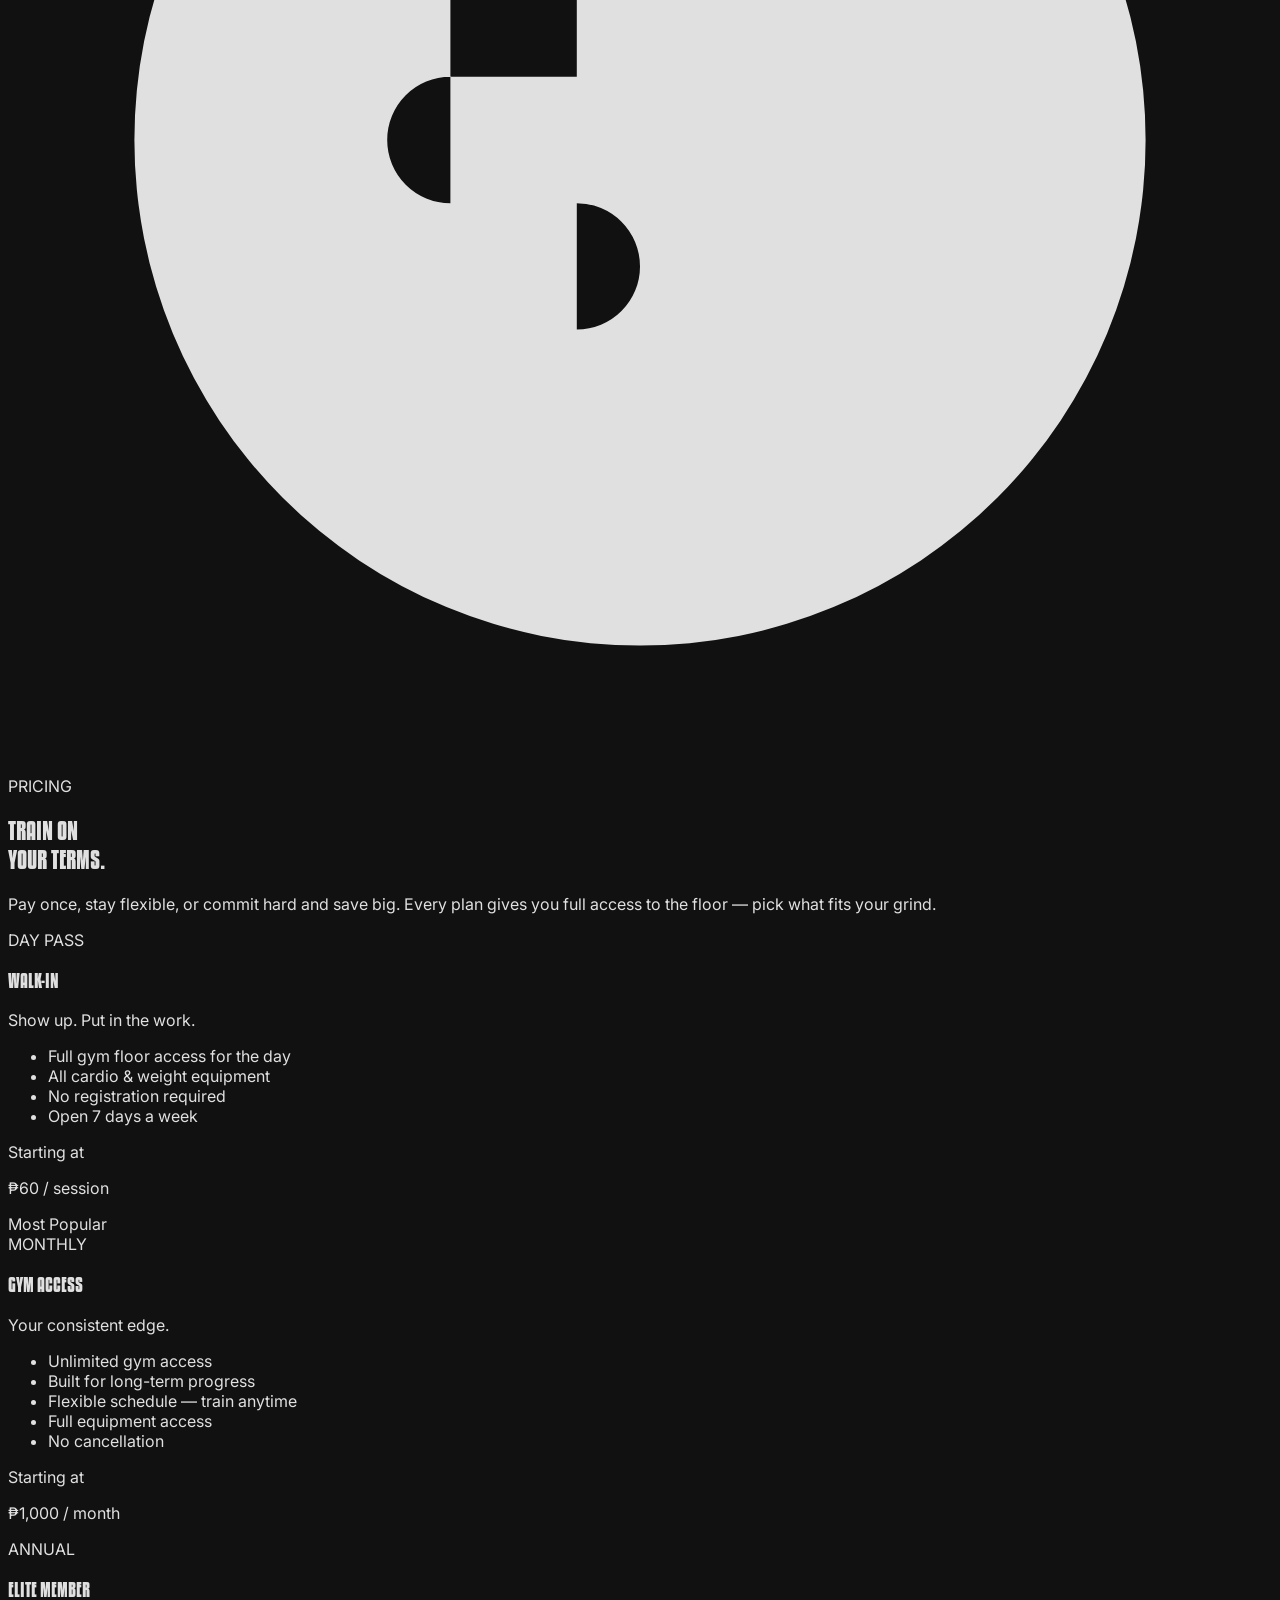
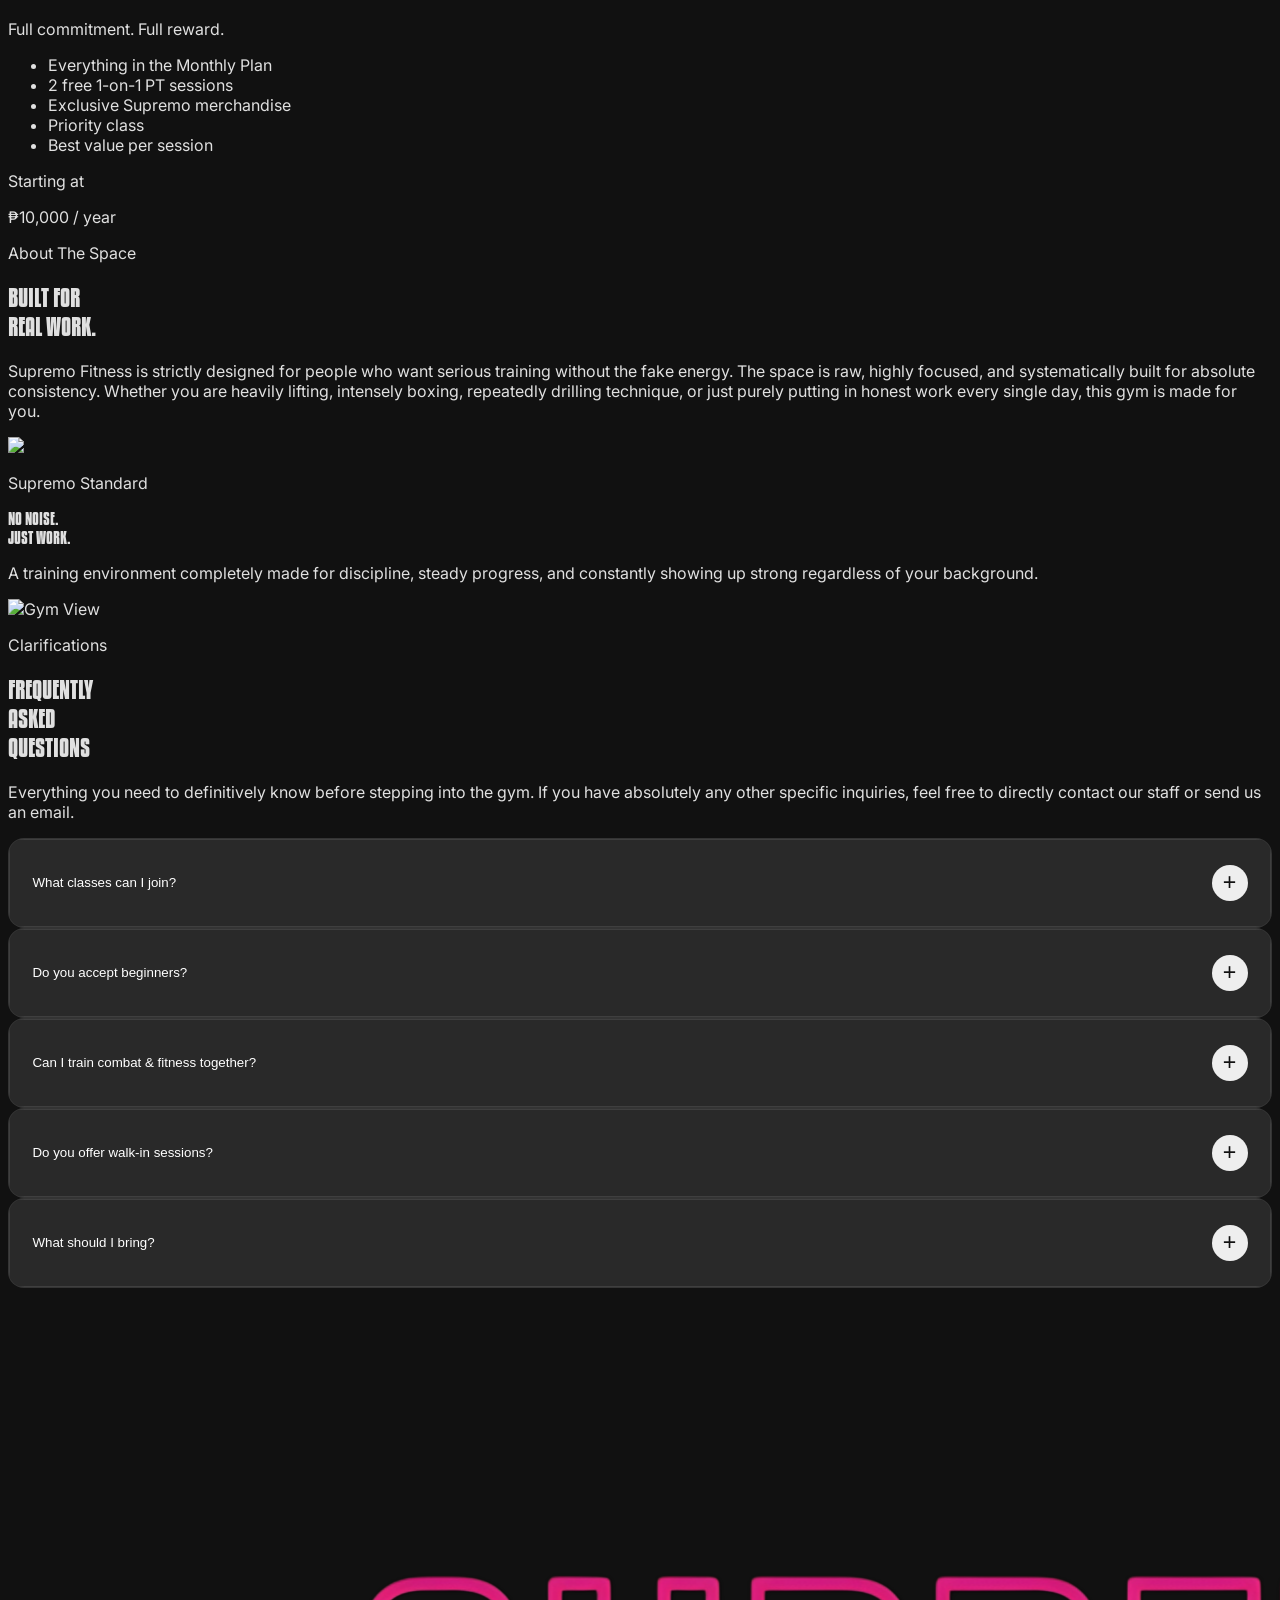
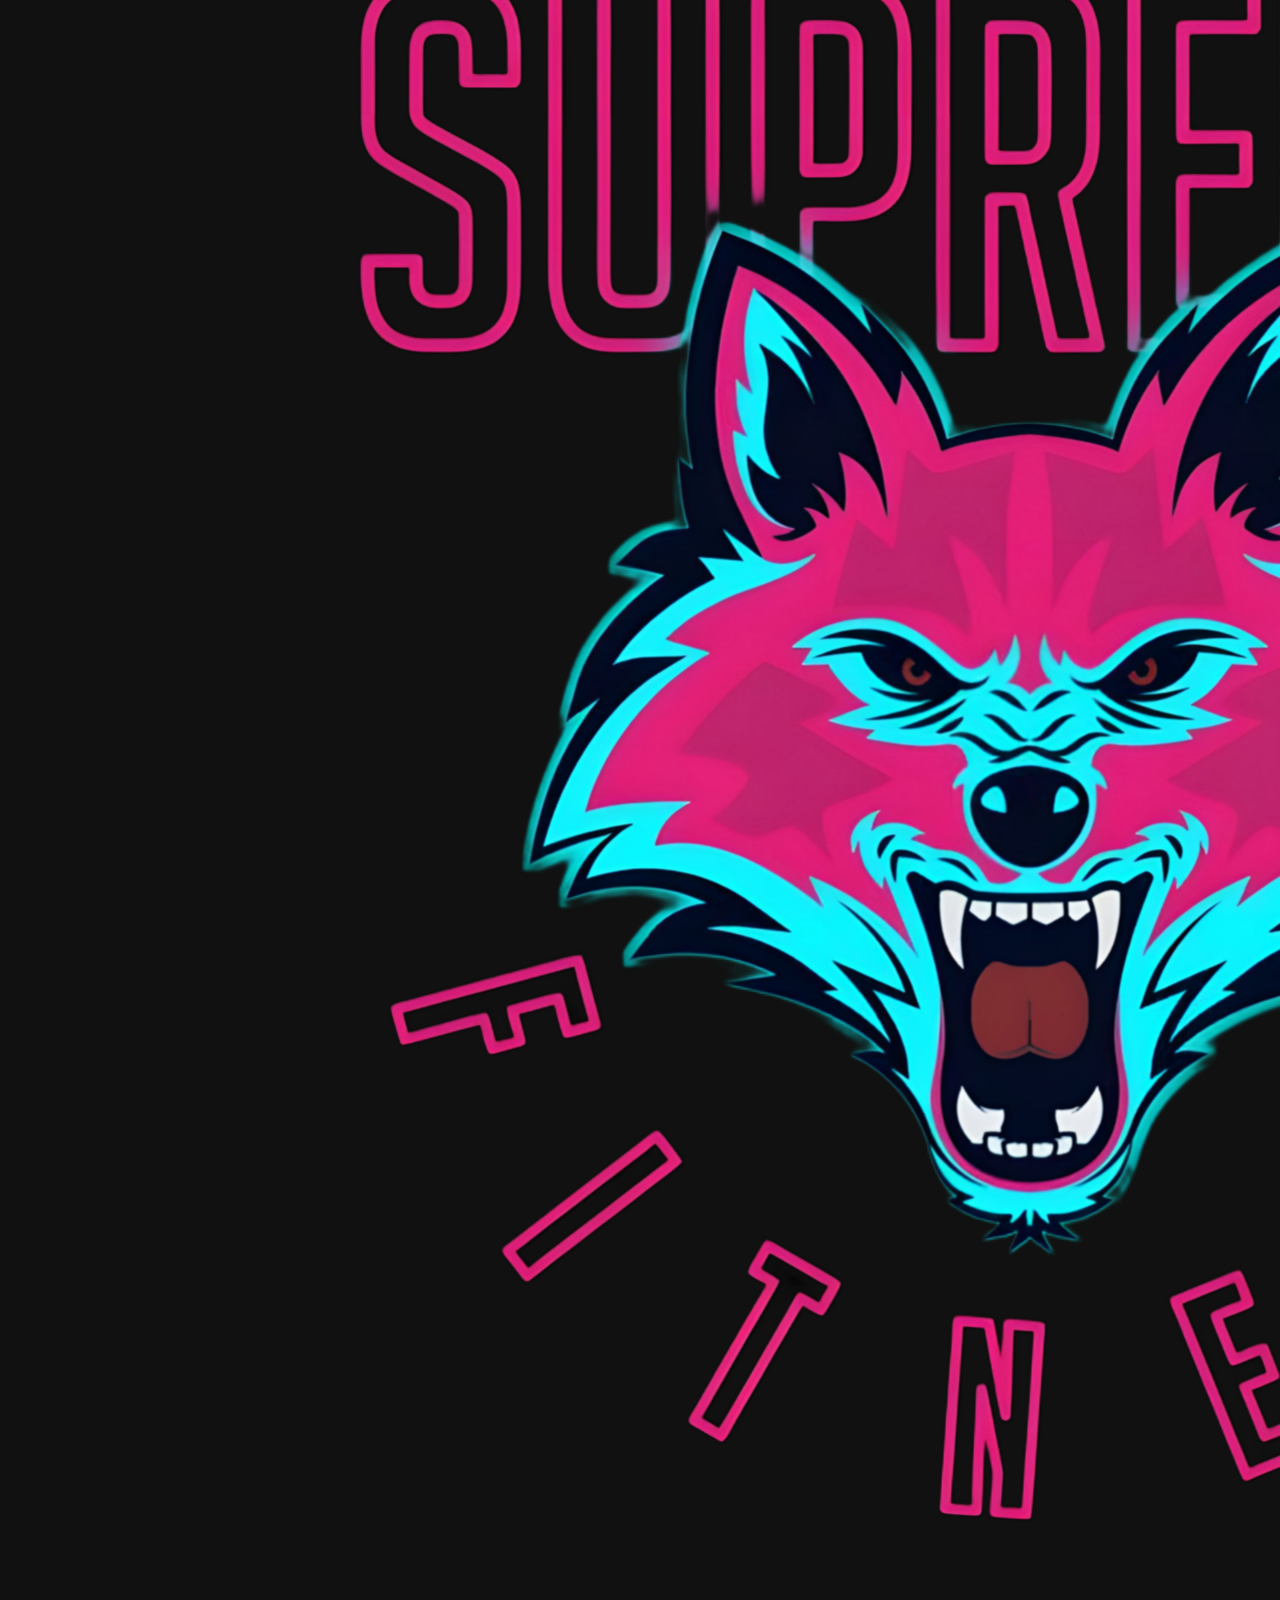
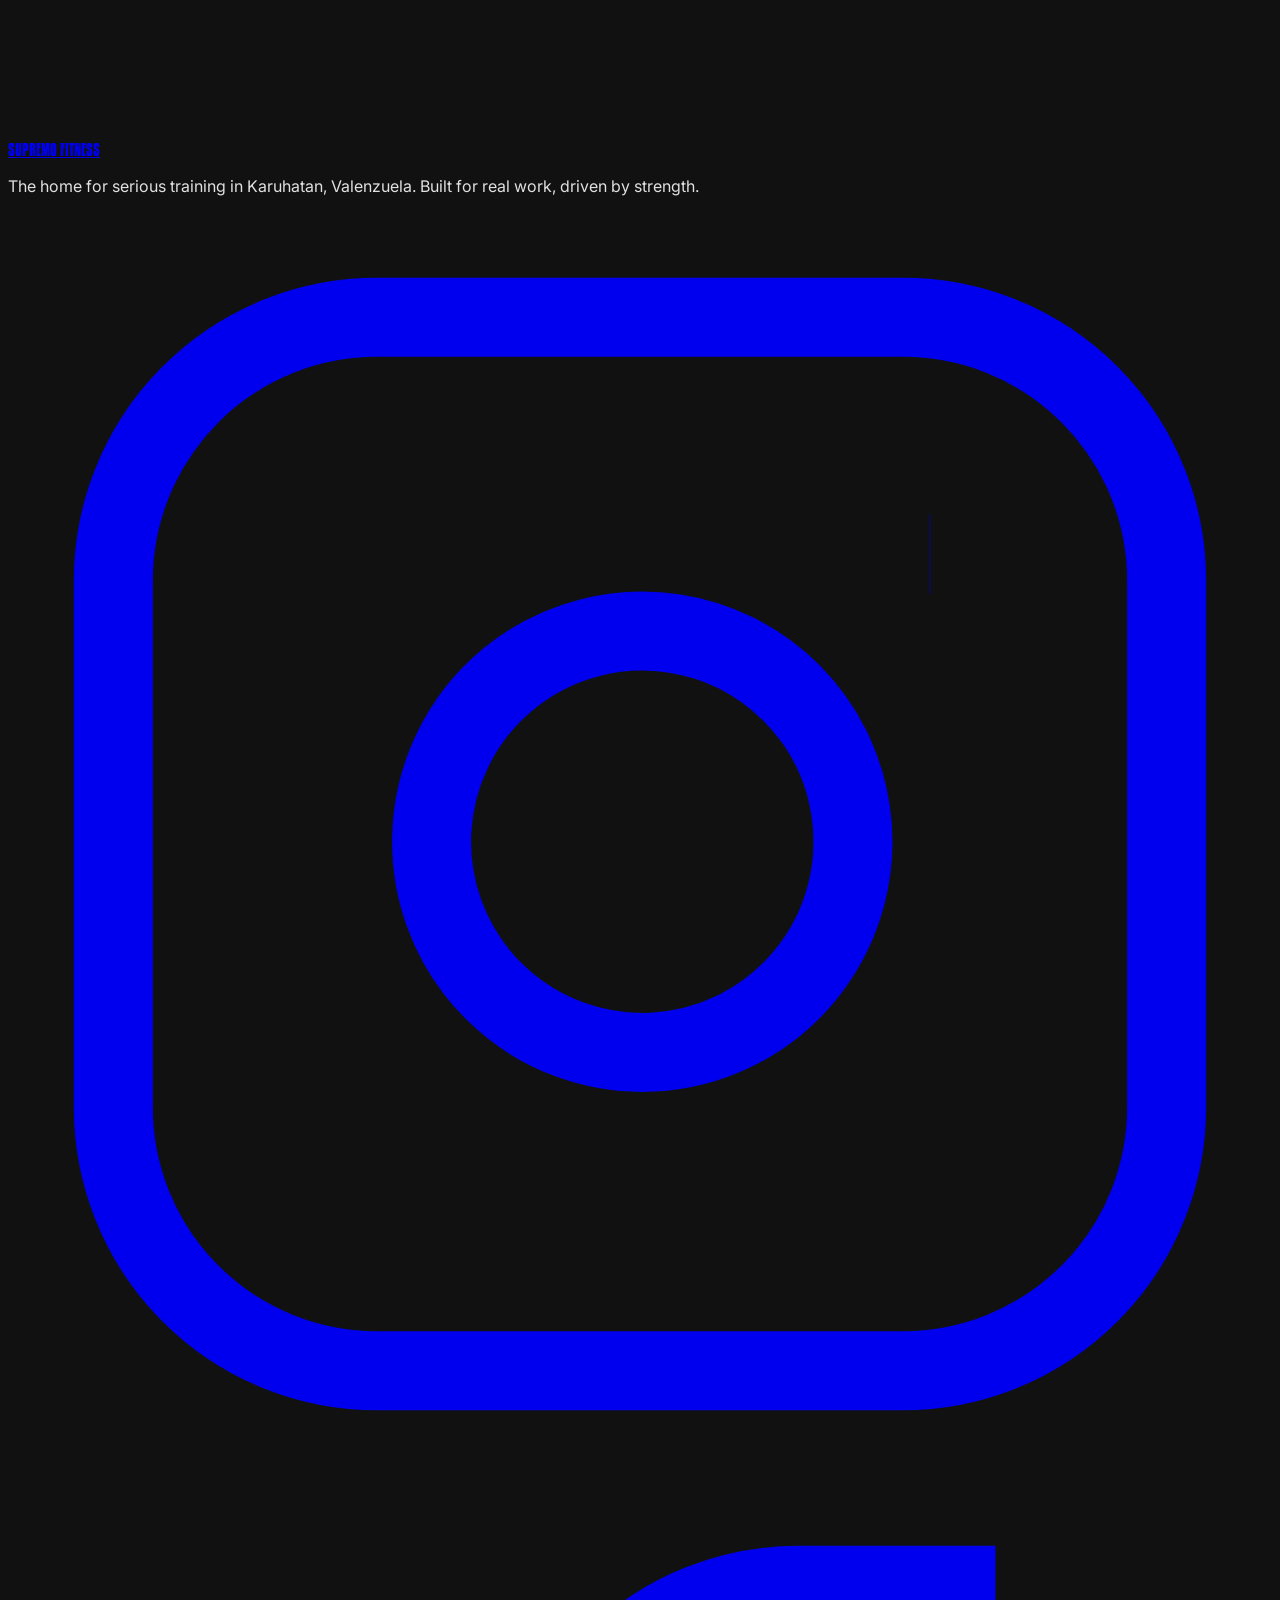
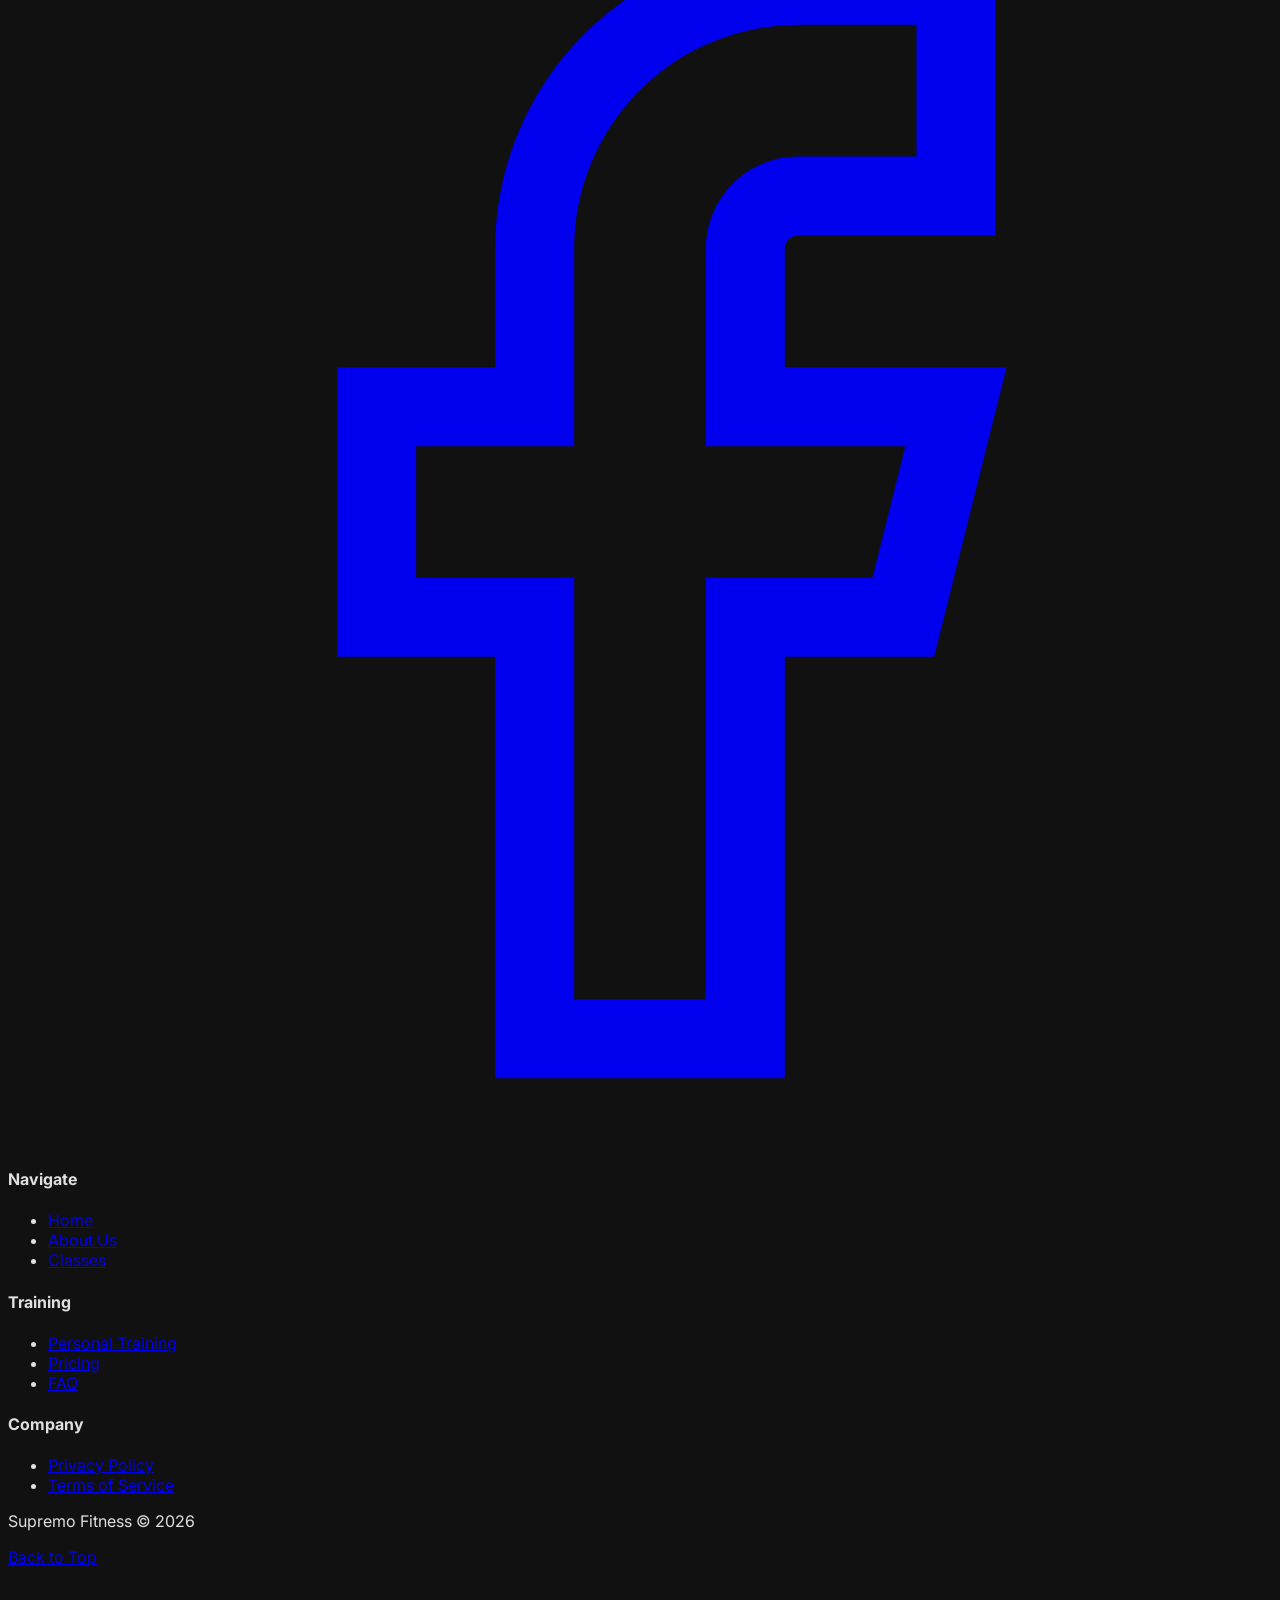
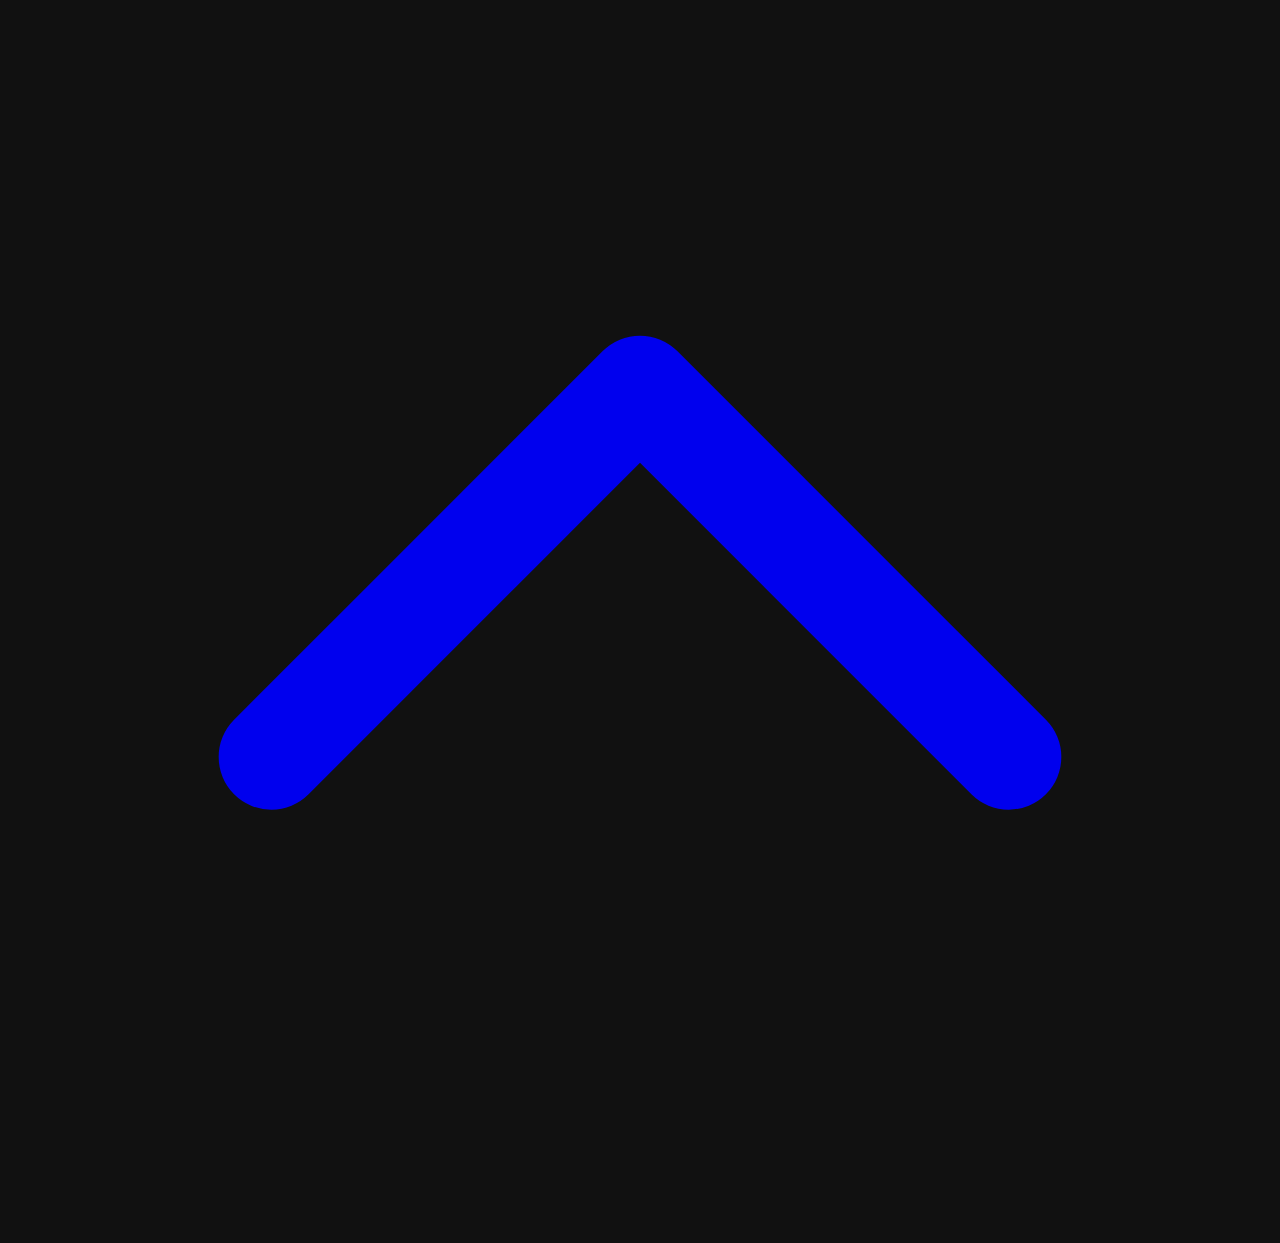
==== commit 62ad80da: "Update index.html" ====
--- a/index.html
+++ b/index.html
@@ -634,7 +634,7 @@
             <ul class="space-y-3 flex-grow mb-10">
               <li class="flex items-center gap-3">
                 <span class="w-1.5 h-1.5 bg-white flex-shrink-0"></span>
-                <span class="text-gray-100 text-sm">Unlimited gym access, all month</span>
+                <span class="text-gray-100 text-sm">Unlimited gym access </span>
               </li>
               <li class="flex items-center gap-3">
                 <span class="w-1.5 h-1.5 bg-white flex-shrink-0"></span>
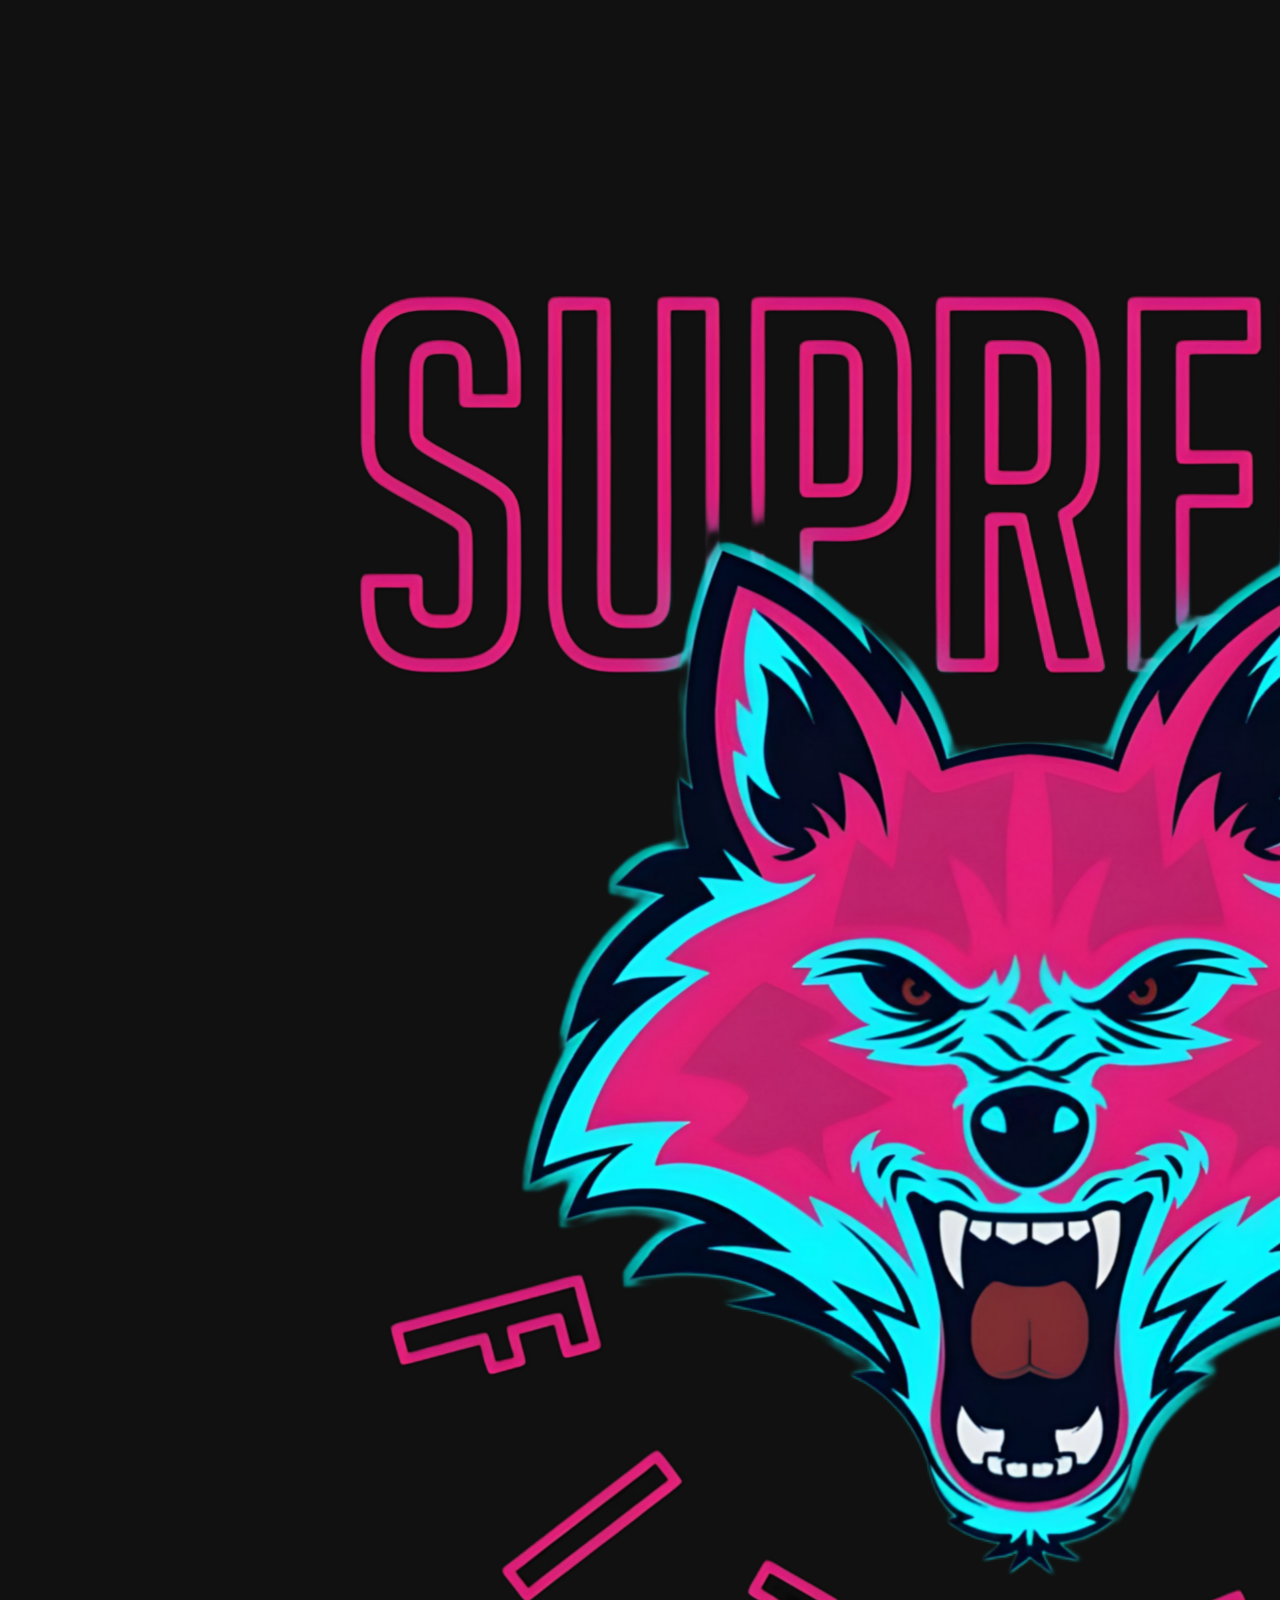
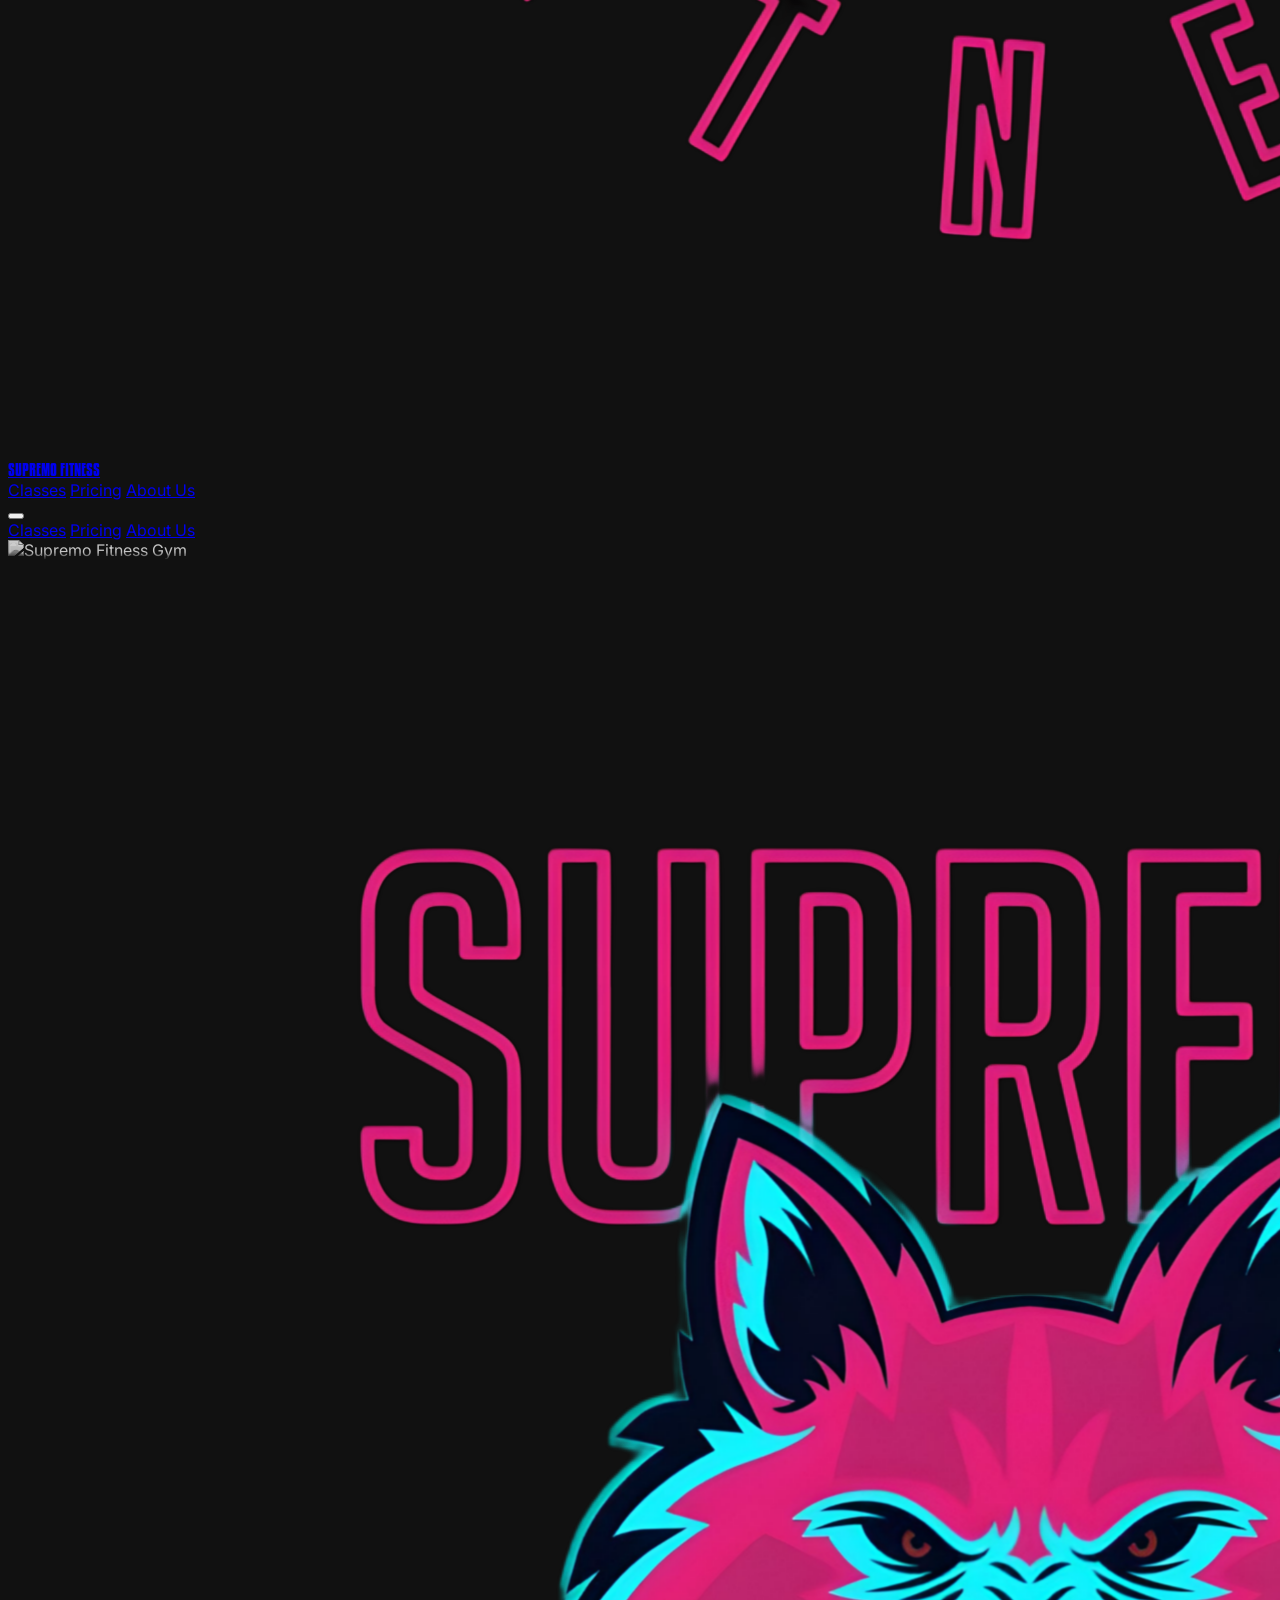
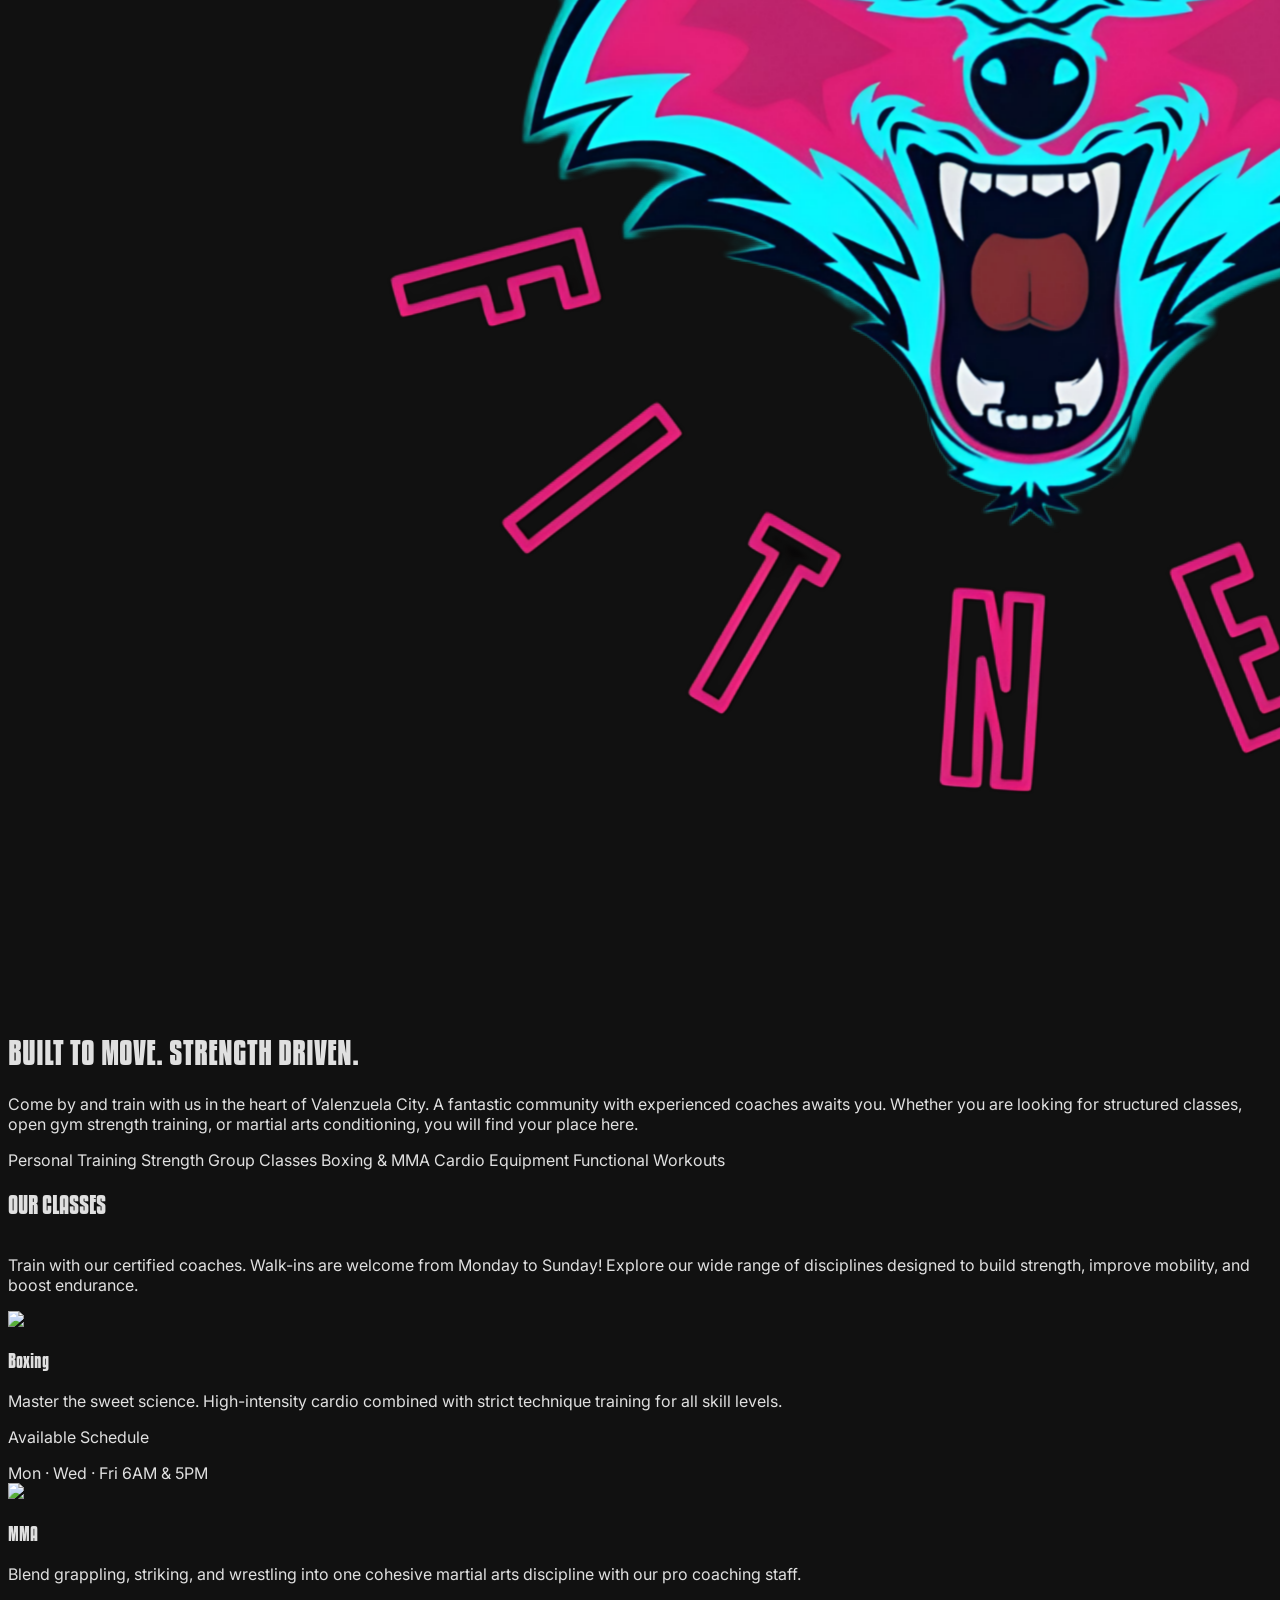
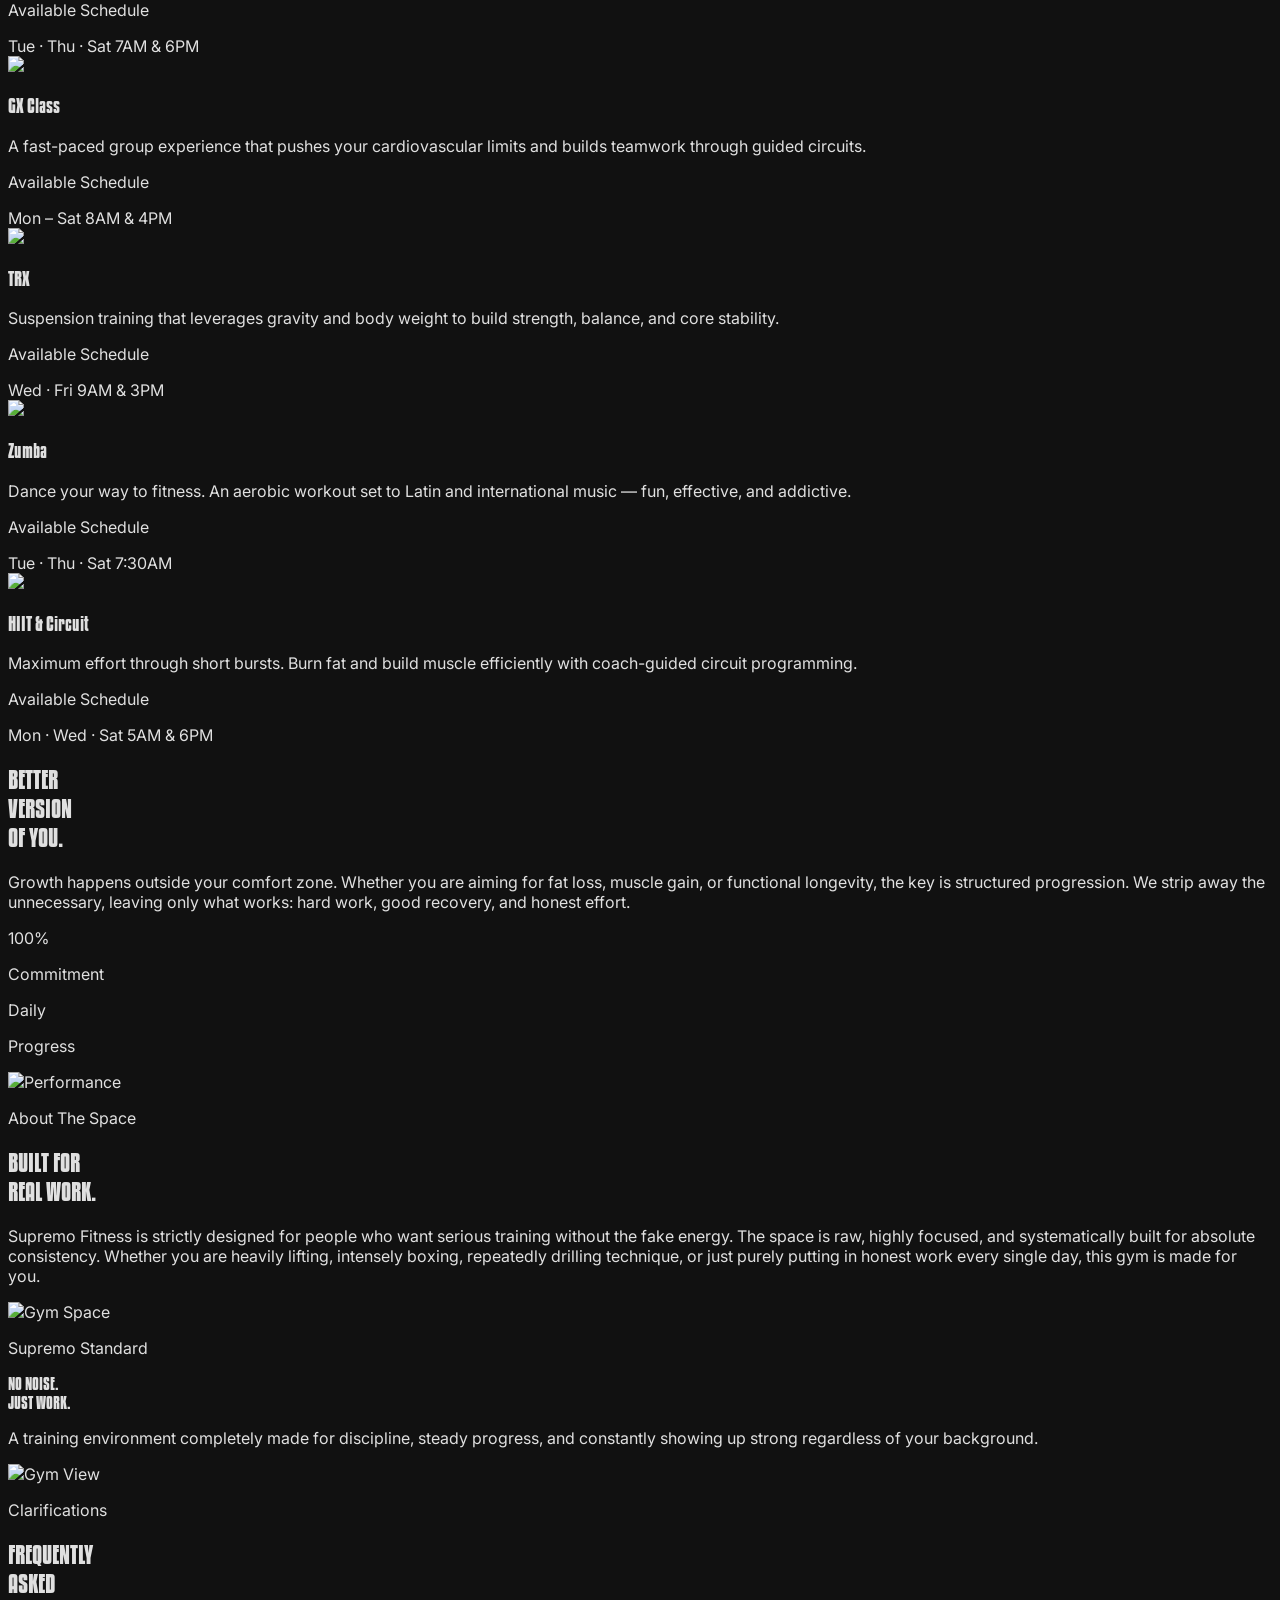
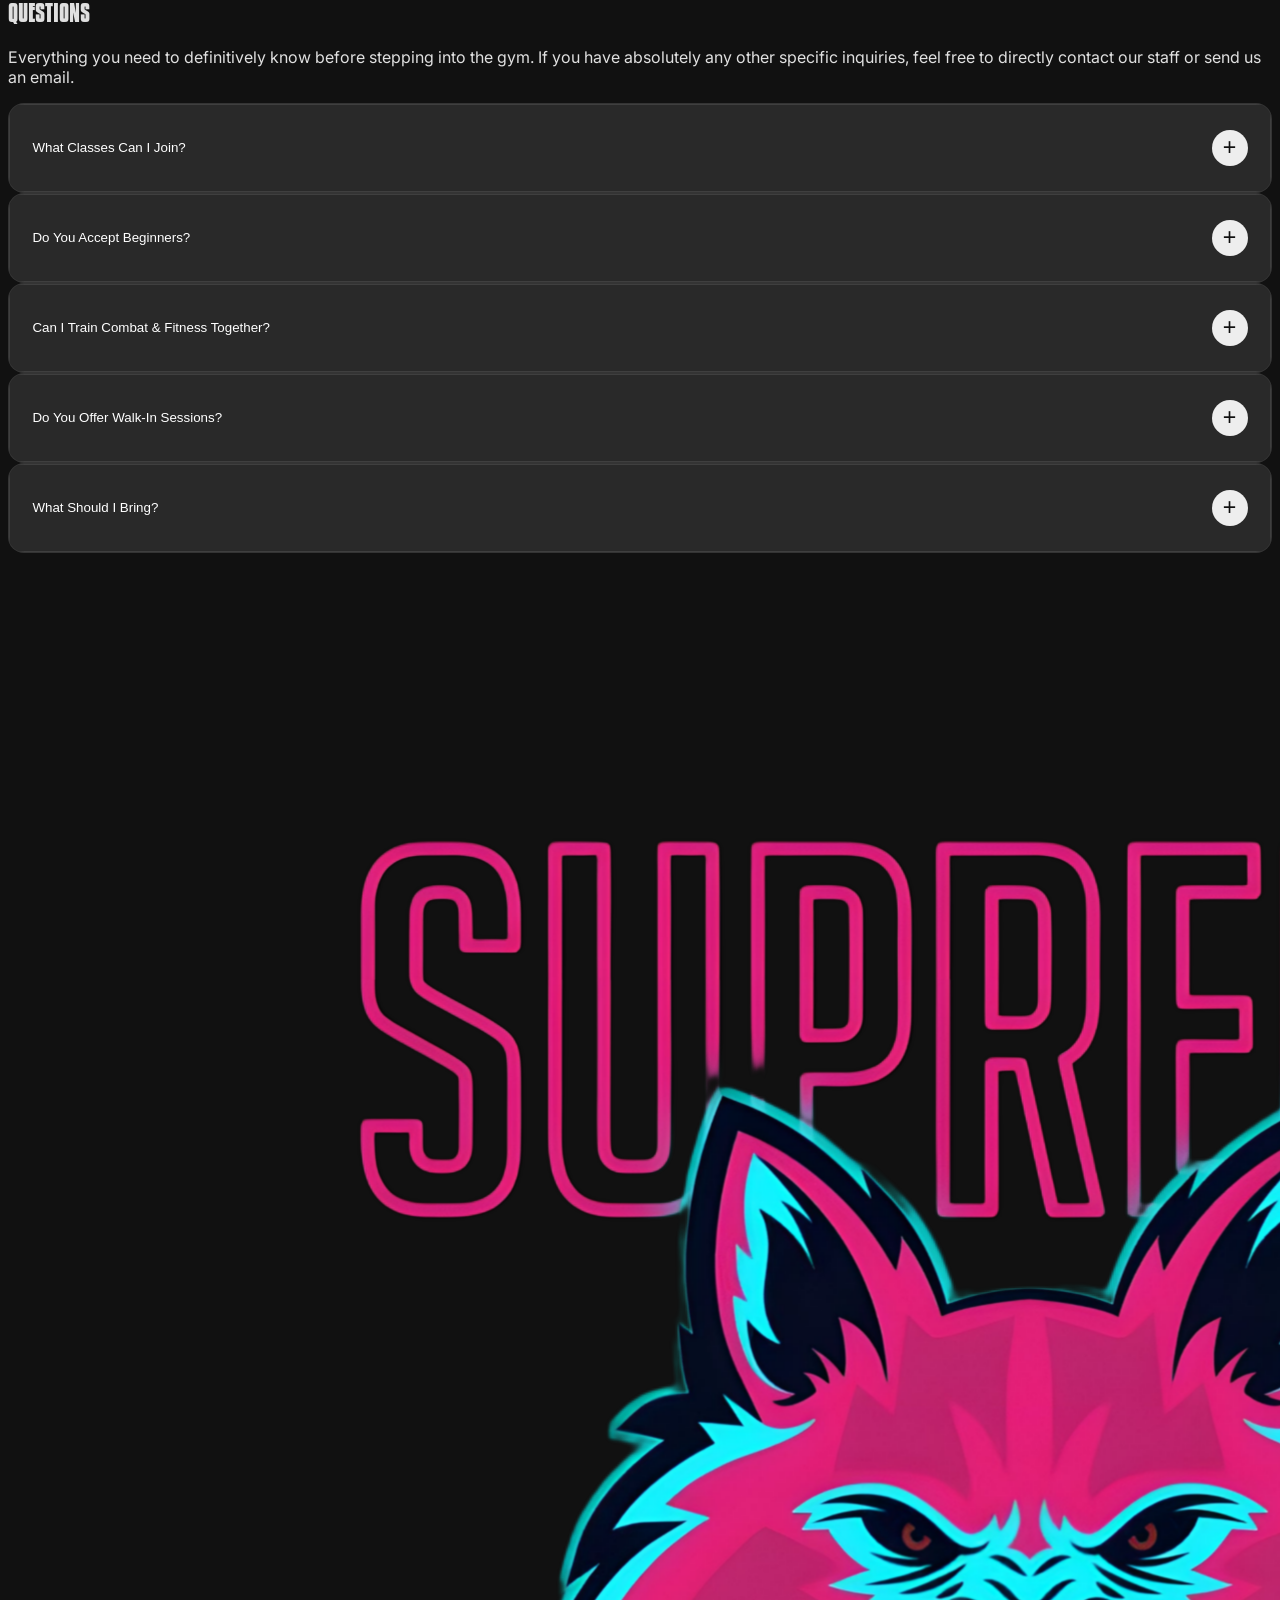
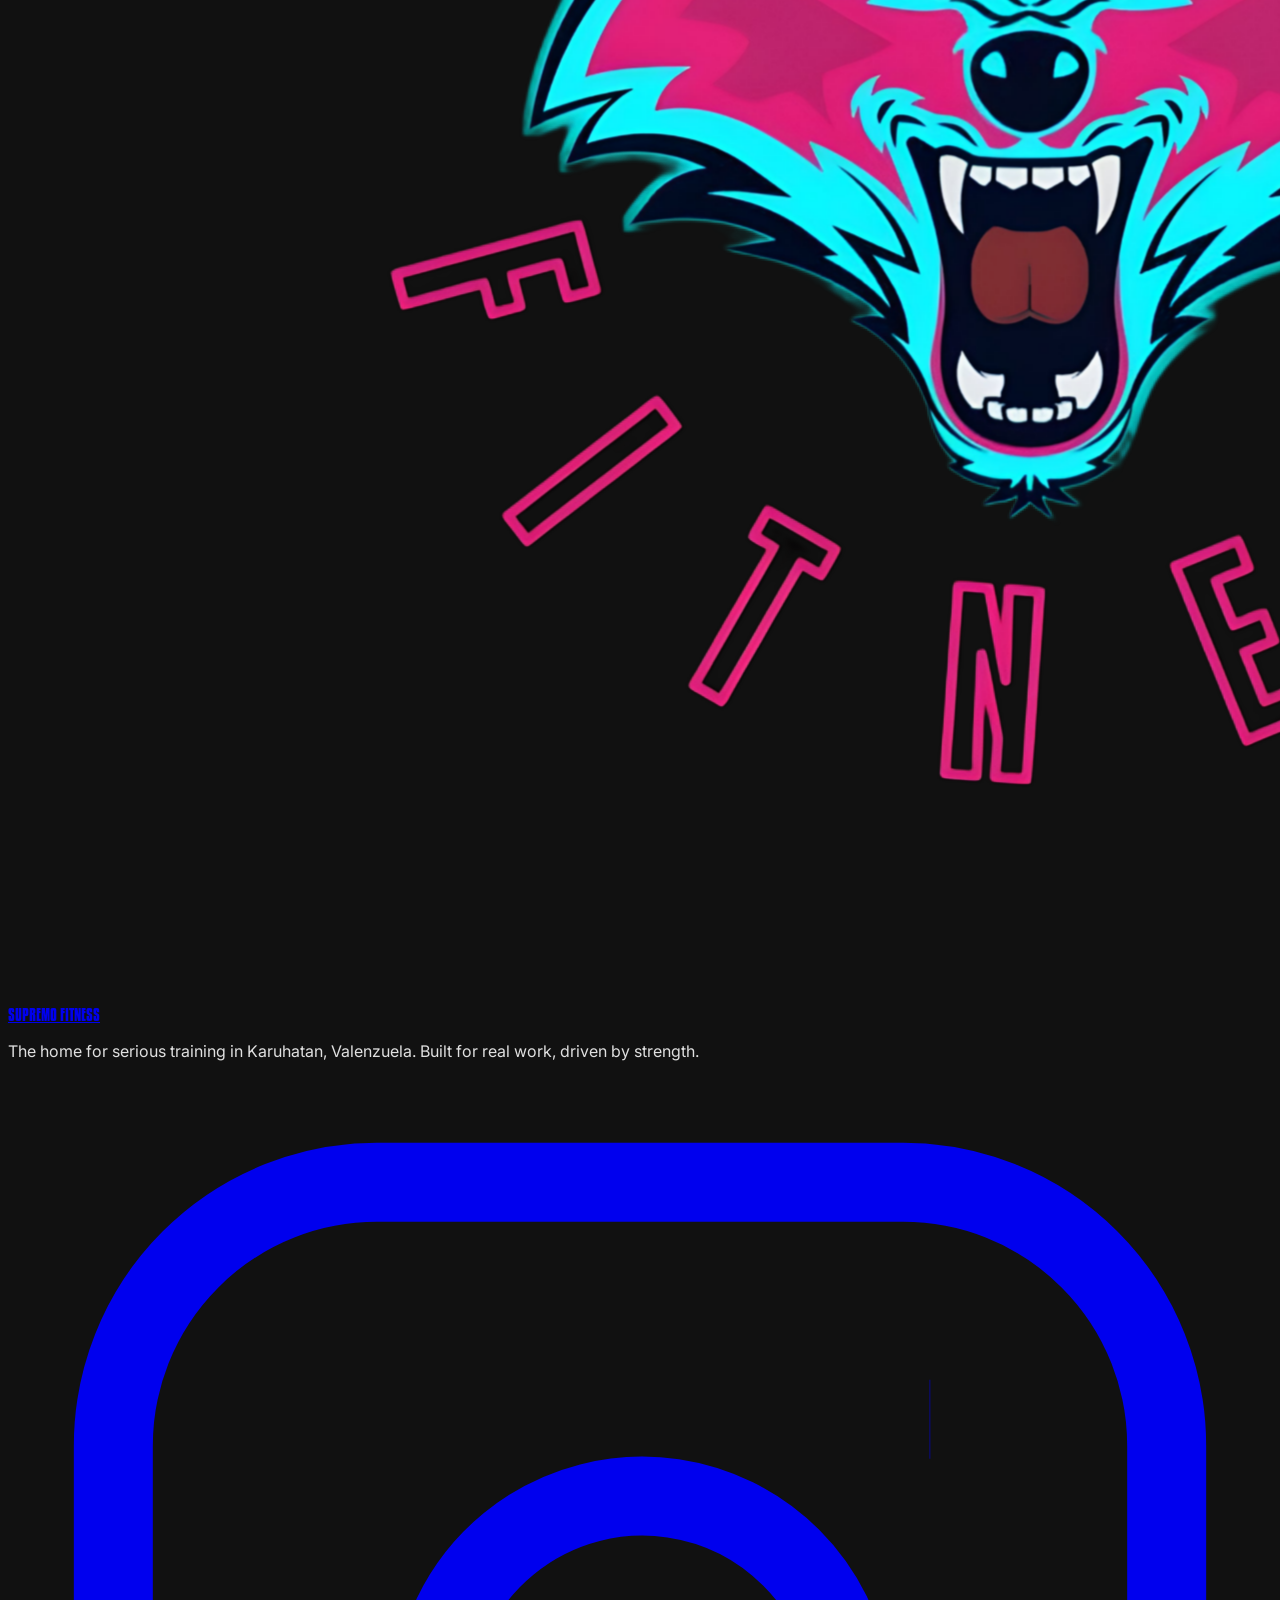
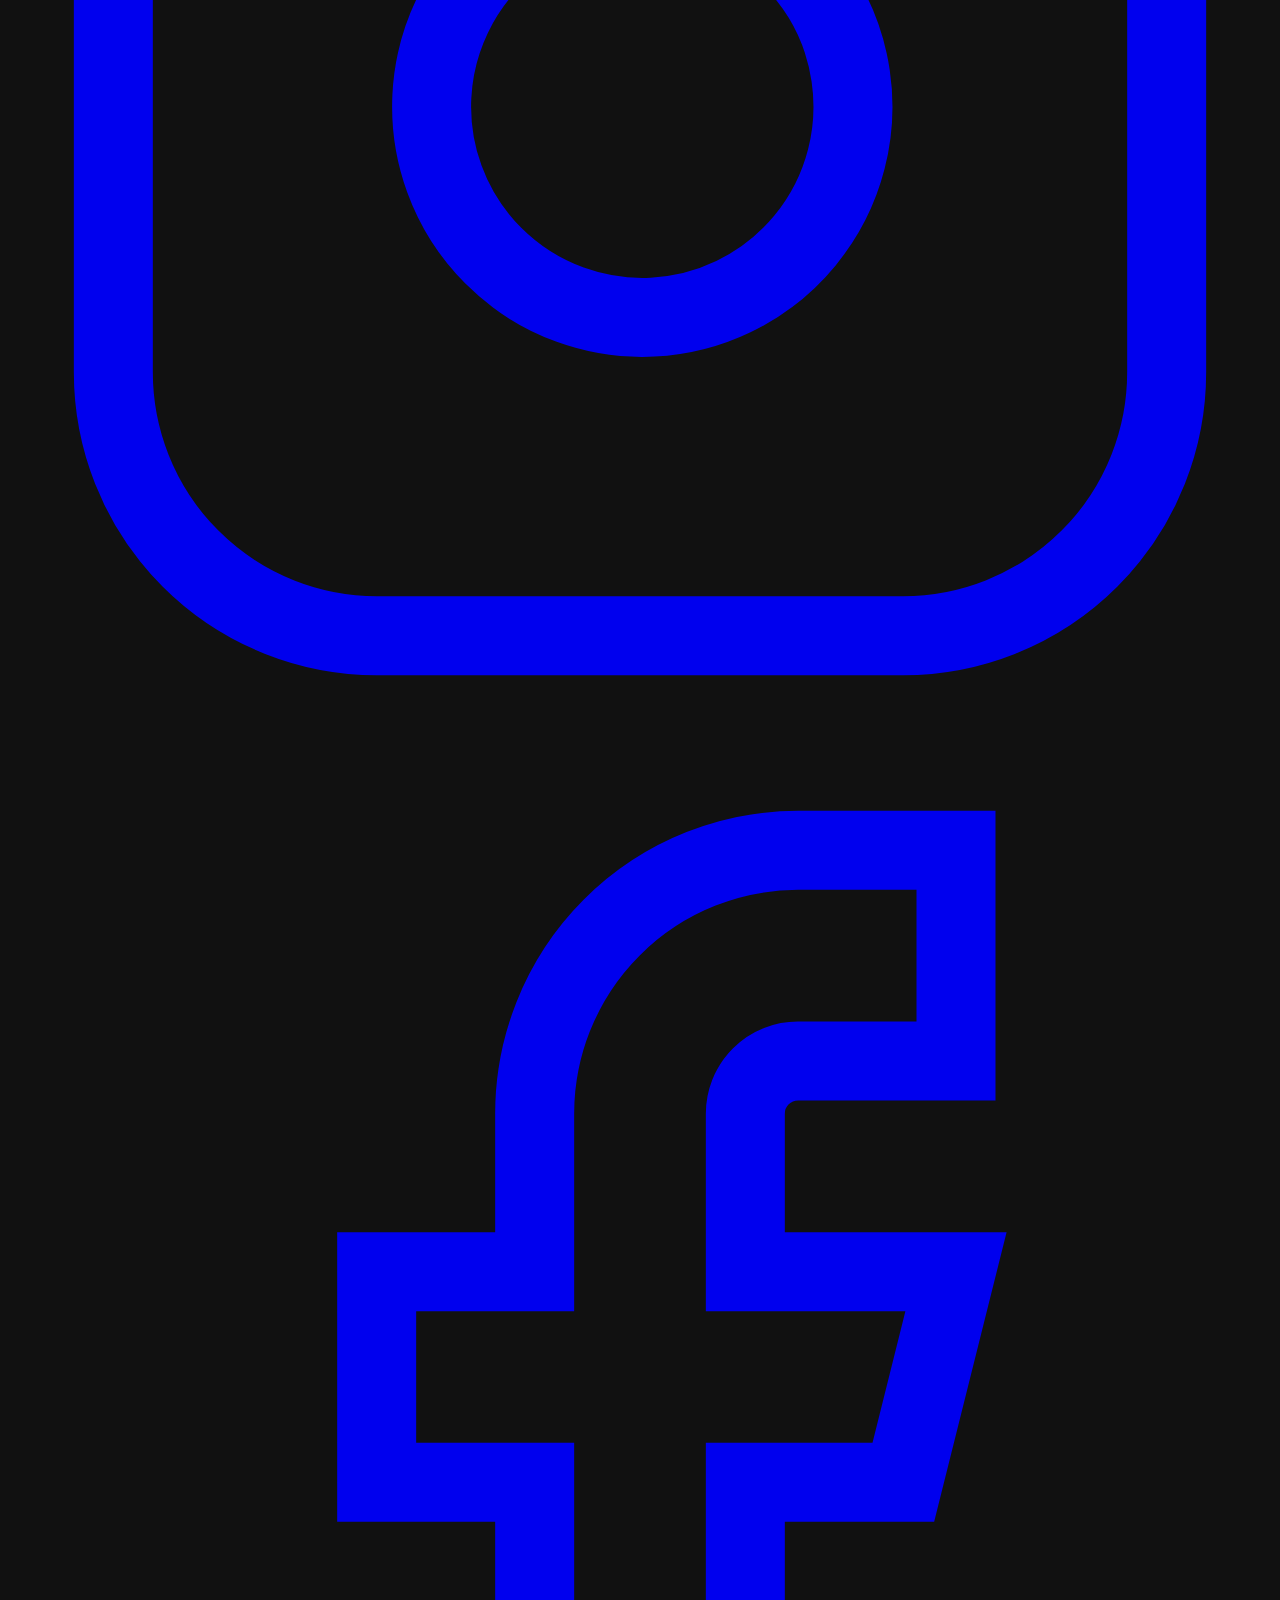
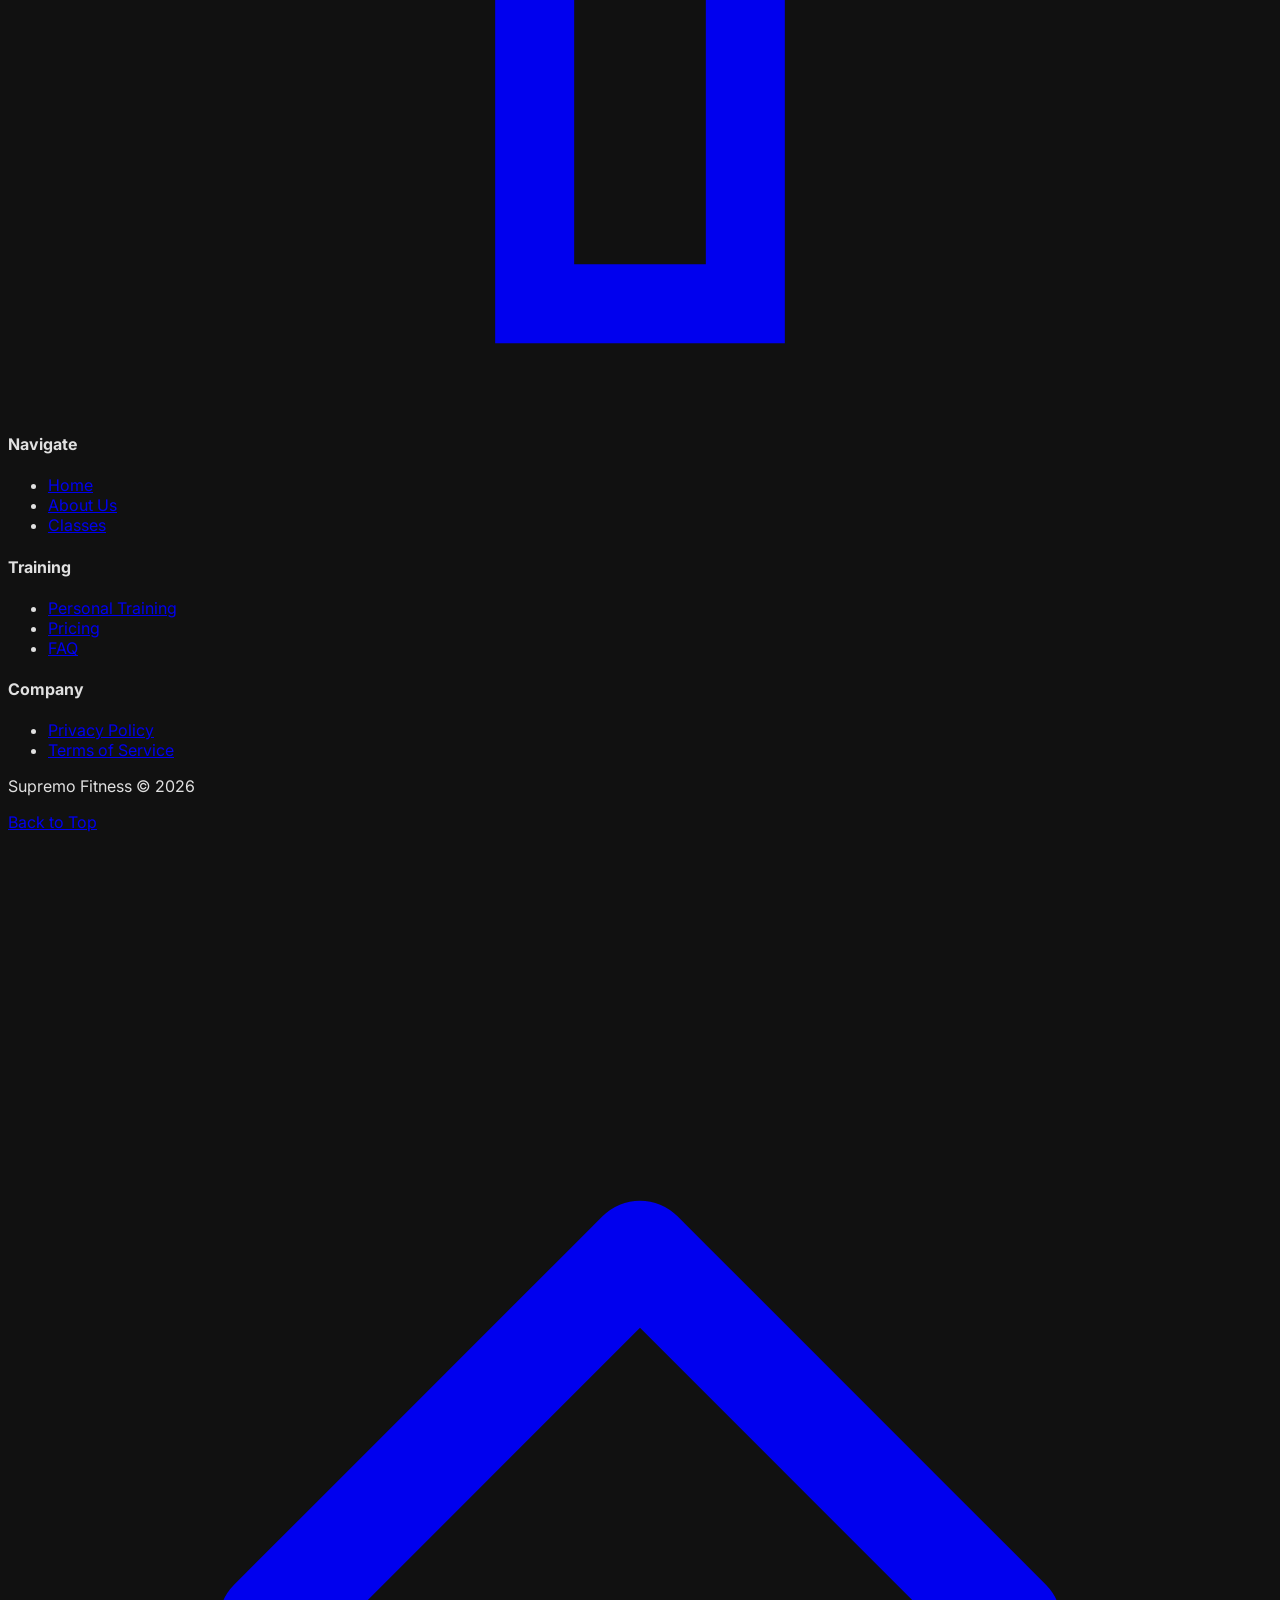
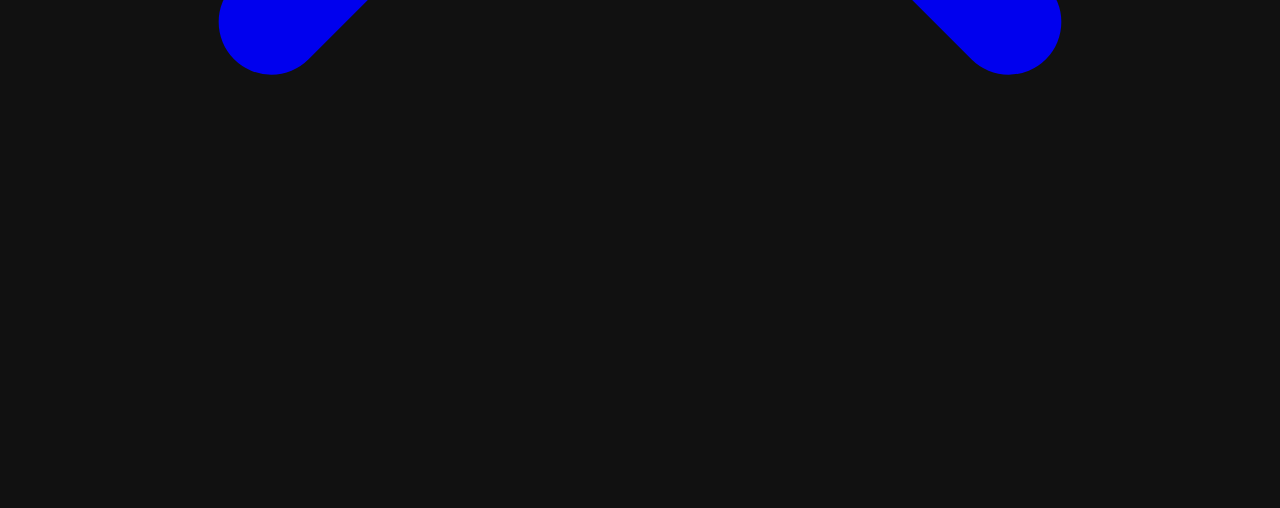
==== commit 5e836cf2: "update 2" ====
--- a/index.html
+++ b/index.html
@@ -38,17 +38,20 @@
         <div
           class="flex-shrink-0 flex items-center h-full pl-6 md:pl-16 xl:pl-24"
         >
+          <!-- Na-update: May drop shadow na ang buong link -->
           <a
             href="index.html"
-            class="flex items-center gap-3 text-white hover:text-gray-300 transition-colors z-50"
-          >
+            class="flex items-center gap-3 text-white hover:text-gray-300 transition-colors z-50 drop-shadow-[0_2px_4px_rgba(0,0,0,0.8)]"
+          >
+            <!-- Na-update: Mas malaking logo image (w-10 md:w-12) -->
             <img
               src="assets/Transparent logo.png"
               alt="Logo"
-              class="w-8 md:w-10 h-auto object-contain"
+              class="w-10 md:w-12 h-auto object-contain"
             />
+            <!-- Na-update: May text-shadow na para kitang-kita sa white background -->
             <span
-              class="font-kenyan text-2xl md:text-3xl tracking-widest uppercase whitespace-nowrap mt-1"
+              class="font-kenyan text-2xl md:text-3xl tracking-widest uppercase whitespace-nowrap mt-1[text-shadow:_0_2px_8px_rgb(0_0_0_/_1)]"
               >SUPREMO FITNESS</span
             >
           </a>
@@ -62,14 +65,14 @@
           >Classes</a
         >
         <a
+          href="pricing.html"
+          class="font-sans text-[15px] font-bold tracking-[0.1em] uppercase text-white hover:text-gray-300 transition-colors"
+          >Pricing</a
+        >
+        <a
           href="about.html"
           class="font-sans text-[15px] font-bold tracking-[0.1em] uppercase text-white hover:text-gray-300 transition-colors"
           >About Us</a
-        >
-        <a
-          href="index.html#pricing"
-          class="font-sans text-[15px] font-bold tracking-[0.1em] uppercase text-white hover:text-gray-300 transition-colors"
-          >Pricing</a
         >
       </nav>
 
@@ -102,14 +105,14 @@
           >Classes</a
         >
         <a
+          href="pricing.html"
+          class="font-sans text-sm font-bold tracking-[0.1em] uppercase text-white hover:text-gray-300 block w-full text-center transition-colors"
+          >Pricing</a
+        >
+        <a
           href="about.html"
           class="font-sans text-sm font-bold tracking-[0.1em] uppercase text-white hover:text-gray-300 block w-full text-center transition-colors"
           >About Us</a
-        >
-        <a
-          href="#pricing"
-          class="font-sans text-sm font-bold tracking-[0.1em] uppercase text-white hover:text-gray-300 block w-full text-center transition-colors"
-          >Pricing</a
         >
       </div>
     </header>
@@ -527,202 +530,6 @@
       </div>
     </section>
 
-    <!-- REDESIGNED PRICING SECTION -->
-    <section
-      id="pricing"
-      class="py-24 md:py-36 w-full relative z-10 border-t border-white/10 bg-transparent"
-    >
-      <div
-        class="w-full px-8 md:px-16 xl:px-24 max-w-[1800px] mx-auto relative z-10"
-      >
-        <div class="mb-16 md:mb-24">
-          <p
-            class="font-sans text-xs md:text-sm tracking-[0.25em] uppercase text-gray-400 mb-5 flex items-center gap-3"
-          >
-            <svg class="w-4 h-4" fill="currentColor" viewBox="0 0 20 20">
-              <path
-                fill-rule="evenodd"
-                d="M10 18a8 8 0 100-16 8 8 0 000 16zm1-11a1 1 0 10-2 0v2H7a1 1 0 100 2h2v2a1 1 0 100-2h-2V7z"
-                clip-rule="evenodd"
-              ></path>
-            </svg>
-            PRICING
-          </p>
-          <h2
-            class="font-kenyan text-6xl md:text-8xl lg:text-[9rem] uppercase tracking-wider leading-[0.85] text-white mb-6"
-          >
-            TRAIN ON<br /><span class="text-gray-400">YOUR TERMS.</span>
-          </h2>
-          <p
-            class="text-gray-400 text-sm md:text-base max-w-xl leading-relaxed"
-          >
-            Pay once, stay flexible, or commit hard and save big. Every plan
-            gives you full access to the floor — pick what fits your grind.
-          </p>
-        </div>
-
-        <div class="grid grid-cols-1 lg:grid-cols-3 gap-6 md:gap-8 w-full items-center">
-          
-          <!-- Walk-in (Standard Outer Card) -->
-          <div
-            class="bg-[#0a0a0a] border border-white/10 p-8 md:p-10 xl:p-12 flex flex-col hover:bg-[#111] transition-colors duration-300 h-full"
-          >
-            <span
-              class="self-start text-[10px] font-bold tracking-[0.2em] uppercase border border-white/20 text-gray-400 px-3 py-1 mb-6"
-              >DAY PASS</span
-            >
-            <h3
-              class="font-kenyan text-5xl md:text-6xl uppercase tracking-wider leading-none mb-2 text-white"
-            >
-              WALK-IN
-            </h3>
-            <p class="text-gray-500 text-sm mb-8">Show up. Put in the work.</p>
-
-            <ul class="space-y-3 flex-grow mb-10">
-              <li class="flex items-center gap-3">
-                <span class="w-1.5 h-1.5 bg-gray-500 flex-shrink-0"></span>
-                <span class="text-gray-300 text-sm">Full gym floor access for the day</span>
-              </li>
-              <li class="flex items-center gap-3">
-                <span class="w-1.5 h-1.5 bg-gray-500 flex-shrink-0"></span>
-                <span class="text-gray-300 text-sm">All cardio & weight equipment</span>
-              </li>
-              <li class="flex items-center gap-3">
-                <span class="w-1.5 h-1.5 bg-gray-500 flex-shrink-0"></span>
-                <span class="text-gray-300 text-sm">No registration required</span>
-              </li>
-              <li class="flex items-center gap-3">
-                <span class="w-1.5 h-1.5 bg-gray-500 flex-shrink-0"></span>
-                <span class="text-gray-300 text-sm">Open 7 days a week</span>
-              </li>
-            </ul>
-
-            <div class="border-t border-white/10 pt-6">
-              <p
-                class="text-[10px] text-gray-500 uppercase tracking-[0.2em] mb-1"
-              >
-                Starting at
-              </p>
-              <p class="font-sans font-bold text-5xl text-white">
-                ₱60
-                <span class="text-lg text-gray-400 font-normal">/ session</span>
-              </p>
-            </div>
-          </div>
-
-          <!-- Monthly — HIGHLIGHTED CENTER PANEL (Scale + Contrast) -->
-          <div
-            class="relative bg-[#111111] border border-white/40 p-8 md:p-10 xl:p-14 flex flex-col transform lg:scale-[1.05] shadow-[0_0_40px_rgba(255,255,255,0.05)] z-20 h-auto"
-          >
-            <!-- Badge -->
-            <div class="absolute -top-3.5 left-1/2 -translate-x-1/2 bg-white text-black font-sans text-[10px] font-bold tracking-[0.2em] uppercase px-4 py-1.5">
-              Most Popular
-            </div>
-
-            <!-- Inverted Tag -->
-            <span
-              class="self-start text-[10px] font-bold tracking-[0.2em] uppercase bg-white text-black px-3 py-1 mb-6"
-              >MONTHLY</span
-            >
-            <h3
-              class="font-kenyan text-5xl md:text-6xl uppercase tracking-wider leading-none mb-2 text-white"
-            >
-              GYM ACCESS
-            </h3>
-            <p class="text-gray-400 text-sm mb-8">Your consistent edge.</p>
-
-            <ul class="space-y-3 flex-grow mb-10">
-              <li class="flex items-center gap-3">
-                <span class="w-1.5 h-1.5 bg-white flex-shrink-0"></span>
-                <span class="text-gray-100 text-sm">Unlimited gym access </span>
-              </li>
-              <li class="flex items-center gap-3">
-                <span class="w-1.5 h-1.5 bg-white flex-shrink-0"></span>
-                <span class="text-gray-100 text-sm">Built for long-term progress</span>
-              </li>
-              <li class="flex items-center gap-3">
-                <span class="w-1.5 h-1.5 bg-white flex-shrink-0"></span>
-                <span class="text-gray-100 text-sm">Flexible schedule — train anytime</span>
-              </li>
-              <li class="flex items-center gap-3">
-                <span class="w-1.5 h-1.5 bg-white flex-shrink-0"></span>
-                <span class="text-gray-100 text-sm">Full equipment access</span>
-              </li>
-              <li class="flex items-center gap-3">
-                <span class="w-1.5 h-1.5 bg-white flex-shrink-0"></span>
-                <span class="text-gray-100 text-sm">No cancellation</span>
-              </li>
-            </ul>
-
-            <div class="border-t border-white/20 pt-6">
-              <p
-                class="text-[10px] text-gray-400 uppercase tracking-[0.2em] mb-1"
-              >
-                Starting at
-              </p>
-              <p class="font-sans font-bold text-5xl text-white">
-                ₱1,000
-                <span class="text-lg text-gray-400 font-normal">/ month</span>
-              </p>
-            </div>
-          </div>
-
-          <!-- Annual (Standard Outer Card) -->
-          <div
-            class="bg-[#0a0a0a] border border-white/10 p-8 md:p-10 xl:p-12 flex flex-col hover:bg-[#111] transition-colors duration-300 h-full"
-          >
-            <span
-              class="self-start text-[10px] font-bold tracking-[0.2em] uppercase border border-white/20 text-gray-400 px-3 py-1 mb-6"
-              >ANNUAL</span
-            >
-            <h3
-              class="font-kenyan text-5xl md:text-6xl uppercase tracking-wider leading-none mb-2 text-white"
-            >
-              ELITE MEMBER
-            </h3>
-            <p class="text-gray-500 text-sm mb-8">
-              Full commitment. Full reward.
-            </p>
-
-            <ul class="space-y-3 flex-grow mb-10">
-              <li class="flex items-center gap-3">
-                <span class="w-1.5 h-1.5 bg-gray-500 flex-shrink-0"></span>
-                <span class="text-gray-300 text-sm">Everything in the Monthly Plan</span>
-              </li>
-              <li class="flex items-center gap-3">
-                <span class="w-1.5 h-1.5 bg-gray-500 flex-shrink-0"></span>
-                <span class="text-gray-300 text-sm">2 free 1-on-1 PT sessions</span>
-              </li>
-              <li class="flex items-center gap-3">
-                <span class="w-1.5 h-1.5 bg-gray-500 flex-shrink-0"></span>
-                <span class="text-gray-300 text-sm">Exclusive Supremo merchandise</span>
-              </li>
-              <li class="flex items-center gap-3">
-                <span class="w-1.5 h-1.5 bg-gray-500 flex-shrink-0"></span>
-                <span class="text-gray-300 text-sm">Priority class</span>
-              </li>
-              <li class="flex items-center gap-3">
-                <span class="w-1.5 h-1.5 bg-gray-500 flex-shrink-0"></span>
-                <span class="text-gray-300 text-sm">Best value per session</span>
-              </li>
-            </ul>
-
-            <div class="border-t border-white/10 pt-6">
-              <p
-                class="text-[10px] text-gray-500 uppercase tracking-[0.2em] mb-1"
-              >
-                Starting at
-              </p>
-              <p class="font-sans font-bold text-5xl text-white">
-                ₱10,000
-                <span class="text-lg text-gray-400 font-normal">/ year</span>
-              </p>
-            </div>
-          </div>
-        </div>
-      </div>
-    </section>
-
     <section
       class="w-full text-white border-t border-white/10 overflow-hidden relative z-10 bg-transparent flex flex-col md:flex-row"
     >
@@ -754,9 +561,11 @@
       <div
         class="w-full md:w-1/2 h-[500px] md:h-[800px] xl:h-[900px] relative border-l border-white/10"
       >
+        <!-- Pinalitan ko ang broken Facebook link ng realistic Unsplash gym image -->
         <img
-          src="https://scontent.fmnl4-2.fna.fbcdn.net/v/t39.30808-6/472746939_578091061742026_5169691273355289058_n.jpg?_nc_cat=101&ccb=1-7&_nc_sid=7b2446&_nc_eui2=AeHYXpkW_9f6Zp91gslN4RQ8Jv5IPyKZNZMm_kg_Ipk1k_-voFbYNQ7J9hvrSHS4xQ876kn_vfJ6fd6lXpwUfIzc&_nc_ohc=zIojsheUjLMQ7kNvwGf2DQ-&_nc_oc=Adp5wdl2ND1icN0a1R81HxekmaBbyF5_YkauD4XPSEAddzTMTmejMzD8rr6DqibgxQRFjGfwdN5nG4nVXtBDduo-&_nc_zt=23&_nc_ht=scontent.fmnl4-2.fna&_nc_gid=lKbxPa8FsU5R_qfissStaQ&_nc_ss=7b2a8&oh=00_Af1y81Q2TGRZ2r8MLYeOFEzrgS5CG5nyN_t2CjRnlh1xIg&oe=69F2912C"
+          src="https://images.unsplash.com/photo-1517838277536-f5f99be501cd?q=80&w=1470&auto=format&fit=crop"
           class="w-full h-full object-cover grayscale opacity-90"
+          alt="Gym Space"
         />
 
         <div
@@ -832,7 +641,7 @@
               >
                 <span
                   class="font-sans font-bold text-lg md:text-xl uppercase text-white"
-                  >What classes can I join?</span
+                  >What Classes Can I Join?</span
                 >
                 <span
                   class="faq-plus w-8 h-8 flex-shrink-0 flex items-center justify-center bg-white text-black rounded-none text-2xl font-bold transition-transform duration-300"
@@ -846,10 +655,7 @@
                 <div
                   class="px-8 pb-6 md:pb-8 pt-4 border-t border-white/10 text-justify text-sm md:text-base text-gray-300 leading-relaxed"
                 >
-                  You can join boxing, MMA, GX class, TRX, zumba, and HIIT or
-                  circuit training sessions depending on your specific physical
-                  goals and personal daily schedule. All classes are thoroughly
-                  led by experienced professionals.
+                  Supremo Fitness provides diverse training disciplines including boxing, mixed martial arts, group fitness, suspension training, dance cardio, high-intensity interval training, and circuit-based conditioning. Class selection is determined by individual fitness objectives and schedule requirements. Professional instruction is delivered by certified coaching personnel throughout all sessions.
                 </div>
               </div>
             </div>
@@ -864,7 +670,7 @@
               >
                 <span
                   class="font-sans font-bold text-lg md:text-xl uppercase text-white"
-                  >Do you accept beginners?</span
+                  >Do You Accept Beginners?</span
                 >
                 <span
                   class="faq-plus w-8 h-8 flex-shrink-0 flex items-center justify-center bg-white text-black rounded-none text-2xl font-bold transition-transform duration-300"
@@ -878,10 +684,7 @@
                 <div
                   class="px-8 pb-6 md:pb-8 pt-4 border-t border-white/10 text-justify text-sm md:text-base text-gray-300 leading-relaxed"
                 >
-                  Yes, beginners are absolutely welcome. Our dedicated coaches
-                  can meticulously guide you through the fundamental basics so
-                  you can effectively start safely and successfully build up
-                  your confidence at your own manageable pace.
+                  Membership at Supremo Fitness accommodates all fitness levels and experience backgrounds. Professional coaching staff provides comprehensive instruction in foundational techniques, exercise mechanics, and progressive advancement protocols. Individualized guidance ensures safe training execution and structured progression aligned with member goals.
                 </div>
               </div>
             </div>
@@ -896,7 +699,7 @@
               >
                 <span
                   class="font-sans font-bold text-lg md:text-xl uppercase text-white"
-                  >Can I train combat & fitness together?</span
+                  >Can I Train Combat & Fitness Together?</span
                 >
                 <span
                   class="faq-plus w-8 h-8 flex-shrink-0 flex items-center justify-center bg-white text-black rounded-none text-2xl font-bold transition-transform duration-300"
@@ -910,10 +713,7 @@
                 <div
                   class="px-8 pb-6 md:pb-8 pt-4 border-t border-white/10 text-justify text-sm md:text-base text-gray-300 leading-relaxed"
                 >
-                  Yes. Supremo Fitness is fundamentally built for both robust
-                  strength and conditioning work as well as intense
-                  combat-focused training, so you can dynamically mix various
-                  classes seamlessly based on your hybrid program.
+                  Supremo Fitness facilities support integrated training protocols combining strength conditioning with combat sport disciplines. Members may strategically combine multiple training modalities in accordance with individual fitness objectives and programming requirements.
                 </div>
               </div>
             </div>
@@ -928,7 +728,7 @@
               >
                 <span
                   class="font-sans font-bold text-lg md:text-xl uppercase text-white"
-                  >Do you offer walk-in sessions?</span
+                  >Do You Offer Walk-In Sessions?</span
                 >
                 <span
                   class="faq-plus w-8 h-8 flex-shrink-0 flex items-center justify-center bg-white text-black rounded-none text-2xl font-bold transition-transform duration-300"
@@ -942,10 +742,7 @@
                 <div
                   class="px-8 pb-6 md:pb-8 pt-4 border-t border-white/10 text-justify text-sm md:text-base text-gray-300 leading-relaxed"
                 >
-                  Yes, casual walk-ins are continually welcome every single day.
-                  Diverse package rates are also structurally available for
-                  members who ultimately want to train more consistently through
-                  multiple engaging sessions per week.
+                  Drop-in access is available daily during all operating hours. Flexible membership packages accommodate various training frequencies and commitment preferences, including options for members seeking increased session participation.
                 </div>
               </div>
             </div>
@@ -960,7 +757,7 @@
               >
                 <span
                   class="font-sans font-bold text-lg md:text-xl uppercase text-white"
-                  >What should I bring?</span
+                  >What Should I Bring?</span
                 >
                 <span
                   class="faq-plus w-8 h-8 flex-shrink-0 flex items-center justify-center bg-white text-black rounded-none text-2xl font-bold transition-transform duration-300"
@@ -974,10 +771,7 @@
                 <div
                   class="px-8 pb-6 md:pb-8 pt-4 border-t border-white/10 text-justify text-sm md:text-base text-gray-300 leading-relaxed"
                 >
-                  Please reliably bring comfortable athletic workout clothes,
-                  proper hydration, a clean personal towel, and any specific
-                  personal training gear you already own. If you are entirely
-                  unsure, just start simple and directly ask the gym staff.
+                  Recommended items include appropriate athletic footwear, workout attire, personal hydration container, and a towel. Specialized training equipment owned by members is permitted. Facility staff provides orientation and guidance regarding necessary preparation and facility requirements.
                 </div>
               </div>
             </div>
@@ -1096,7 +890,7 @@
                   >
                 </li>
                 <li>
-                  <a href="#pricing" class="hover:text-gray-300 transition-colors"
+                  <a href="pricing.html" class="hover:text-gray-300 transition-colors"
                     >Pricing</a
                   >
                 </li>
@@ -1115,12 +909,12 @@
               </h4>
               <ul class="space-y-4 text-base">
                 <li>
-                  <a href="#" class="hover:text-gray-300 transition-colors"
+                  <a href="privacy.html" class="hover:text-gray-300 transition-colors"
                     >Privacy Policy</a
                   >
                 </li>
                 <li>
-                  <a href="#" class="hover:text-gray-300 transition-colors"
+                  <a href="terms.html" class="hover:text-gray-300 transition-colors"
                     >Terms of Service</a
                   >
                 </li>
@@ -1135,7 +929,8 @@
           <p class="text-gray-500 text-sm">Supremo Fitness &copy; 2026</p>
           <a
             href="#navbar"
-            class="text-gray-400 hover:text-white transition-colors flex items-center gap-2 text-sm font-bold uppercase tracking-widest"
+            onclick="document.documentElement.scrollTop = 0; document.body.scrollTop = 0; window.scrollTo({top: 0, behavior: 'smooth'}); return false;"
+            class="text-gray-400 hover:text-white transition-colors flex items-center gap-2 text-sm font-bold uppercase tracking-widest cursor-pointer"
           >
             Back to Top
             <svg
